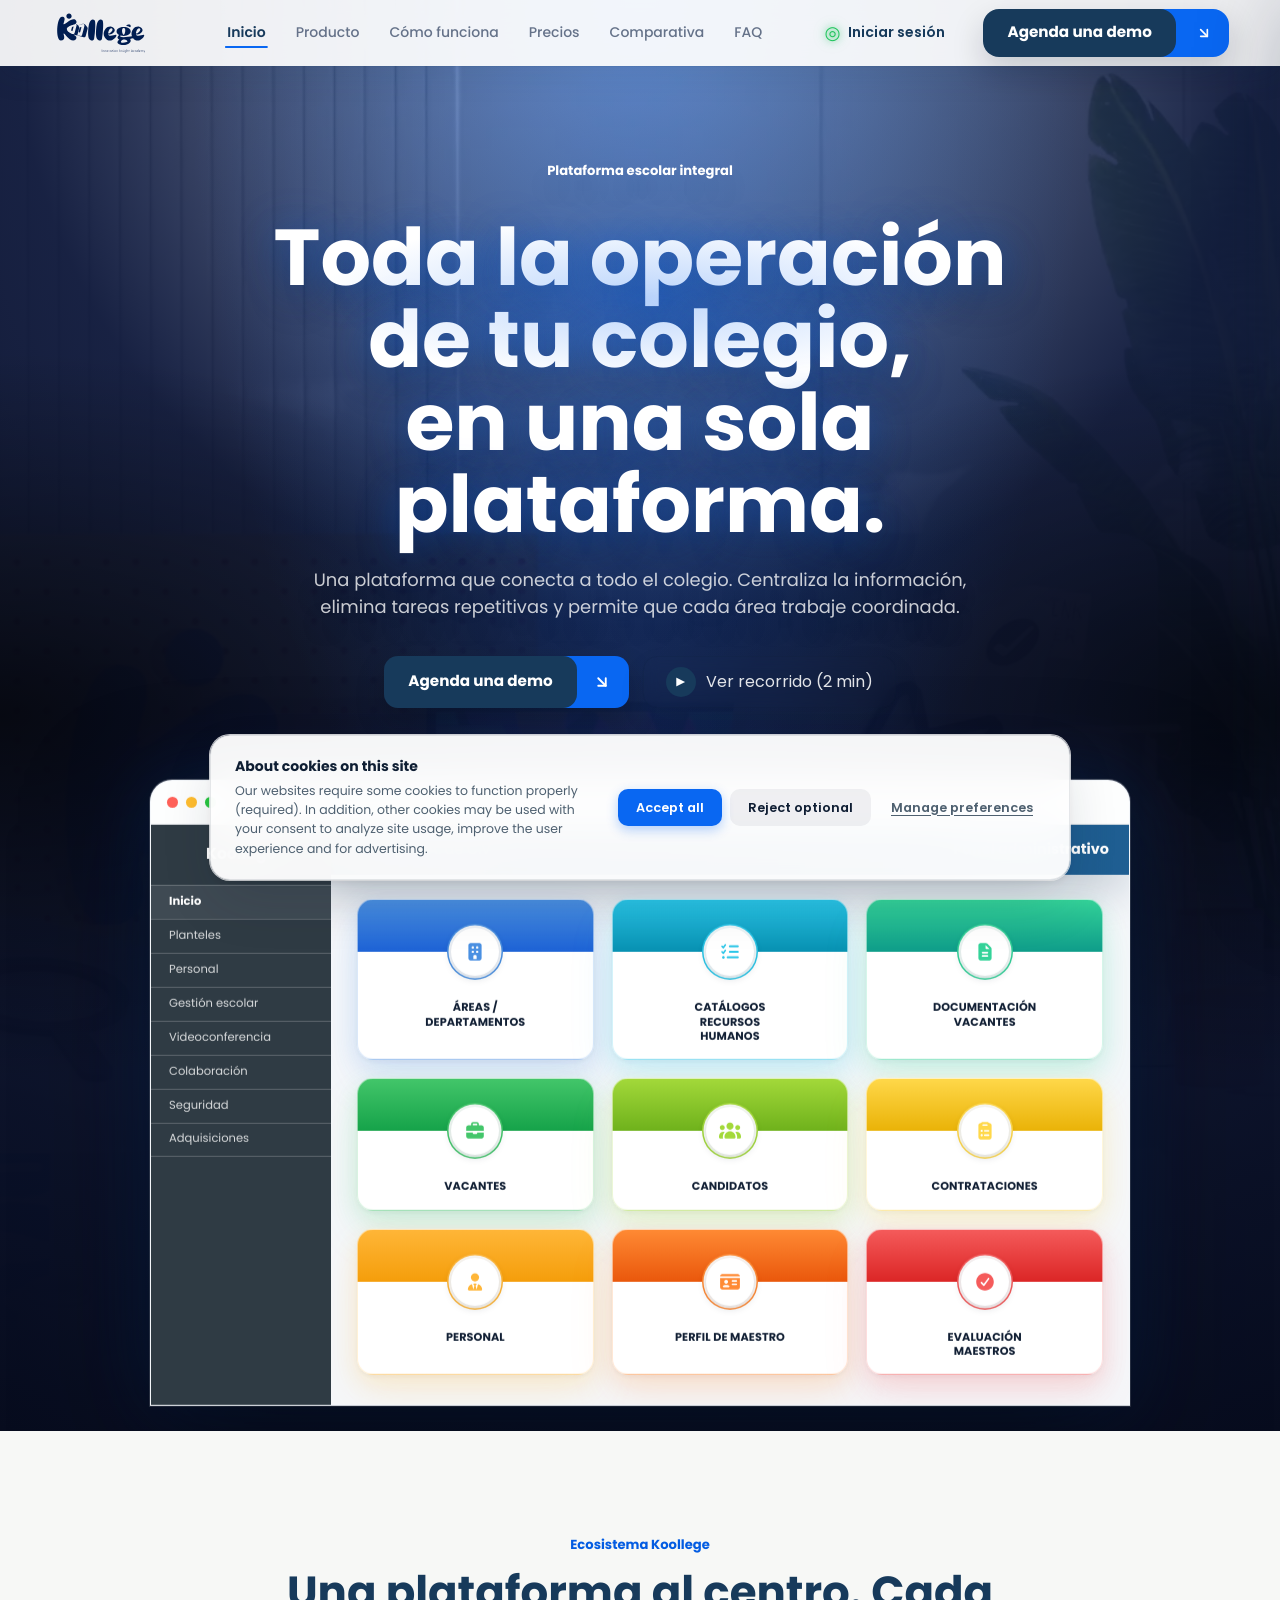
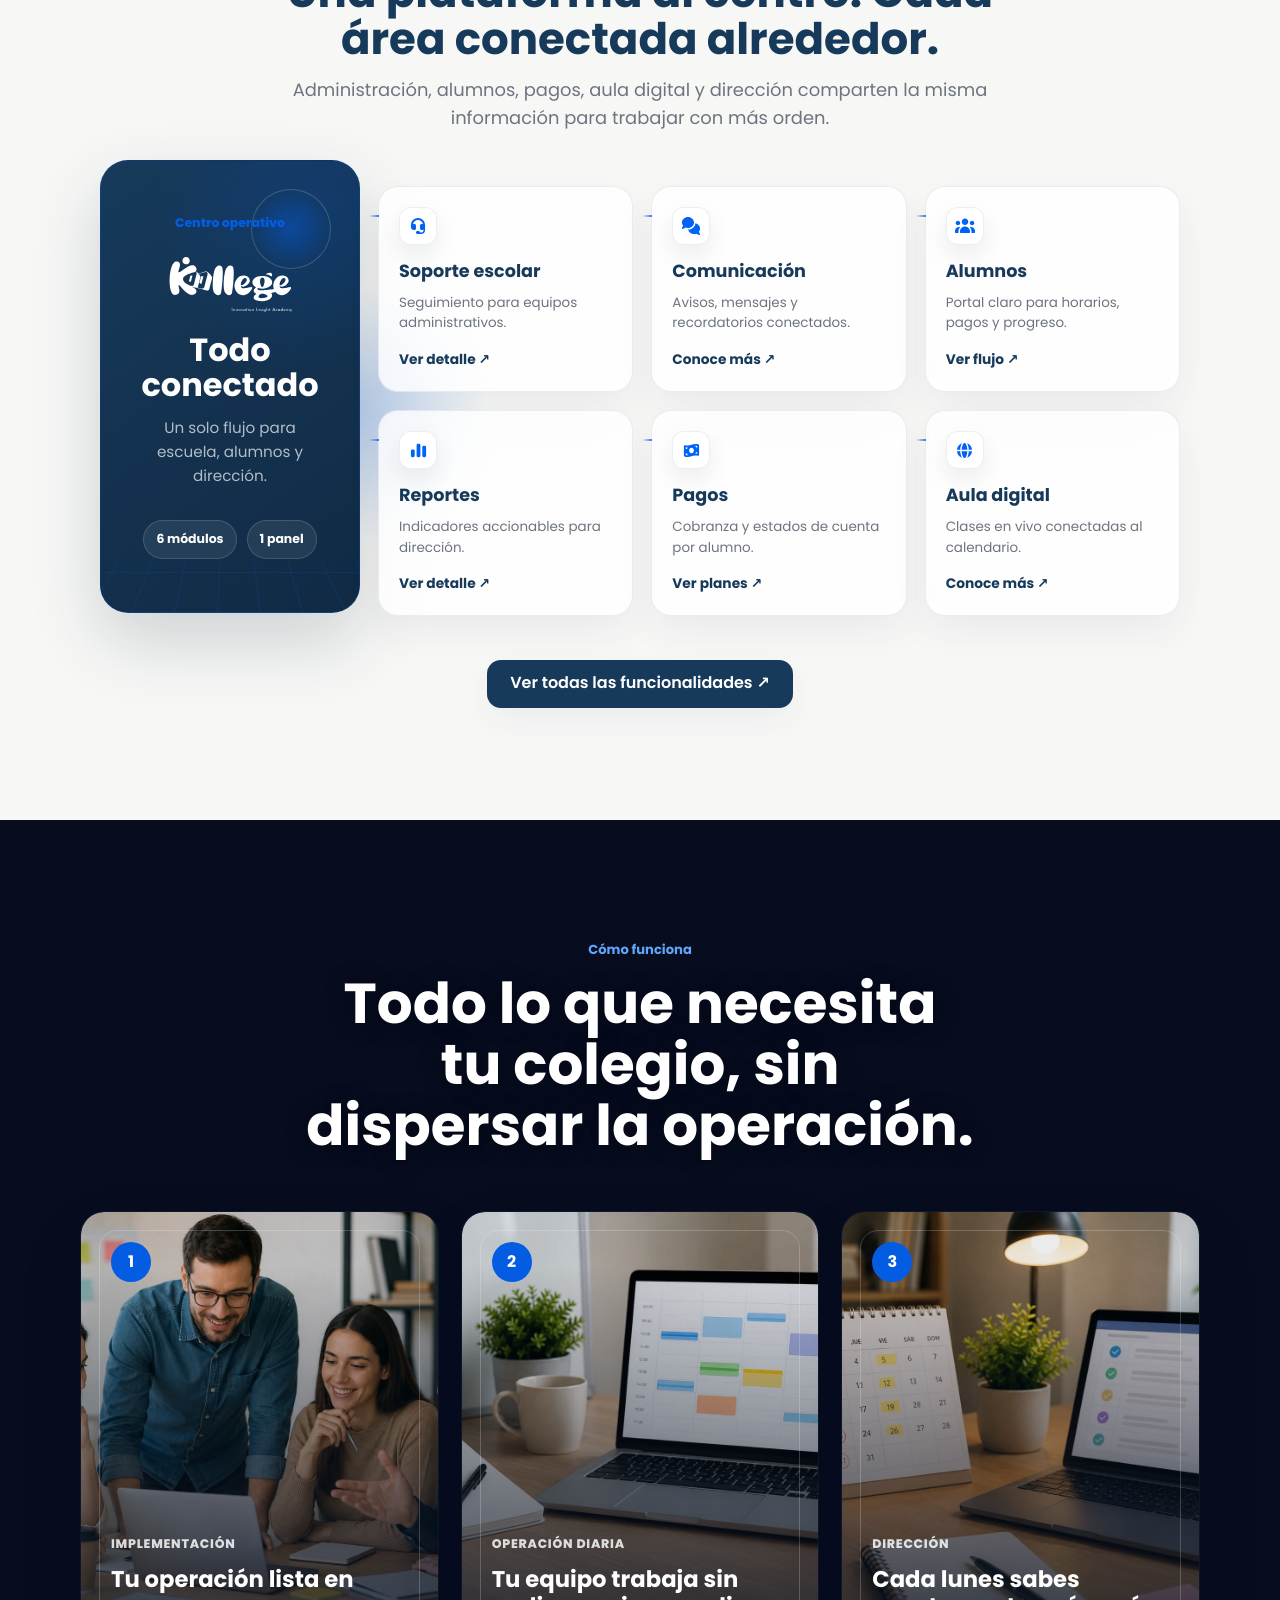
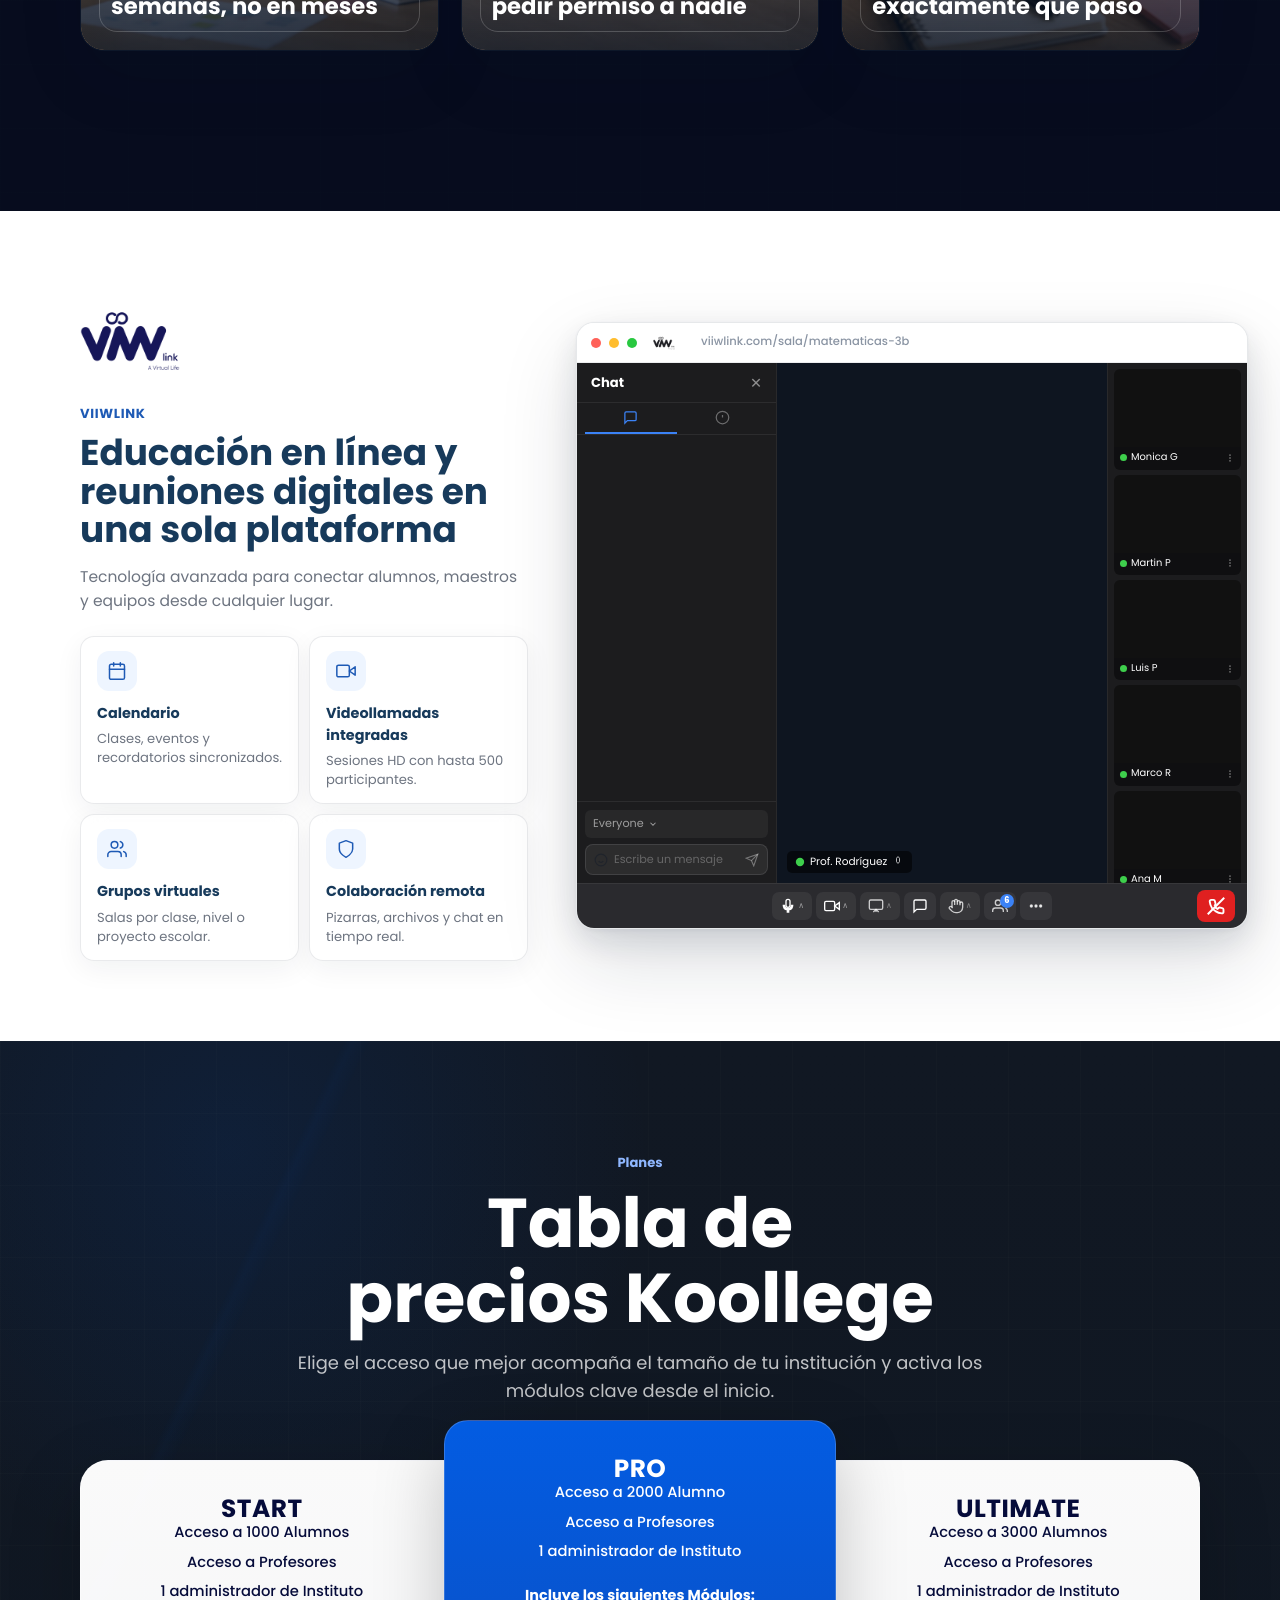
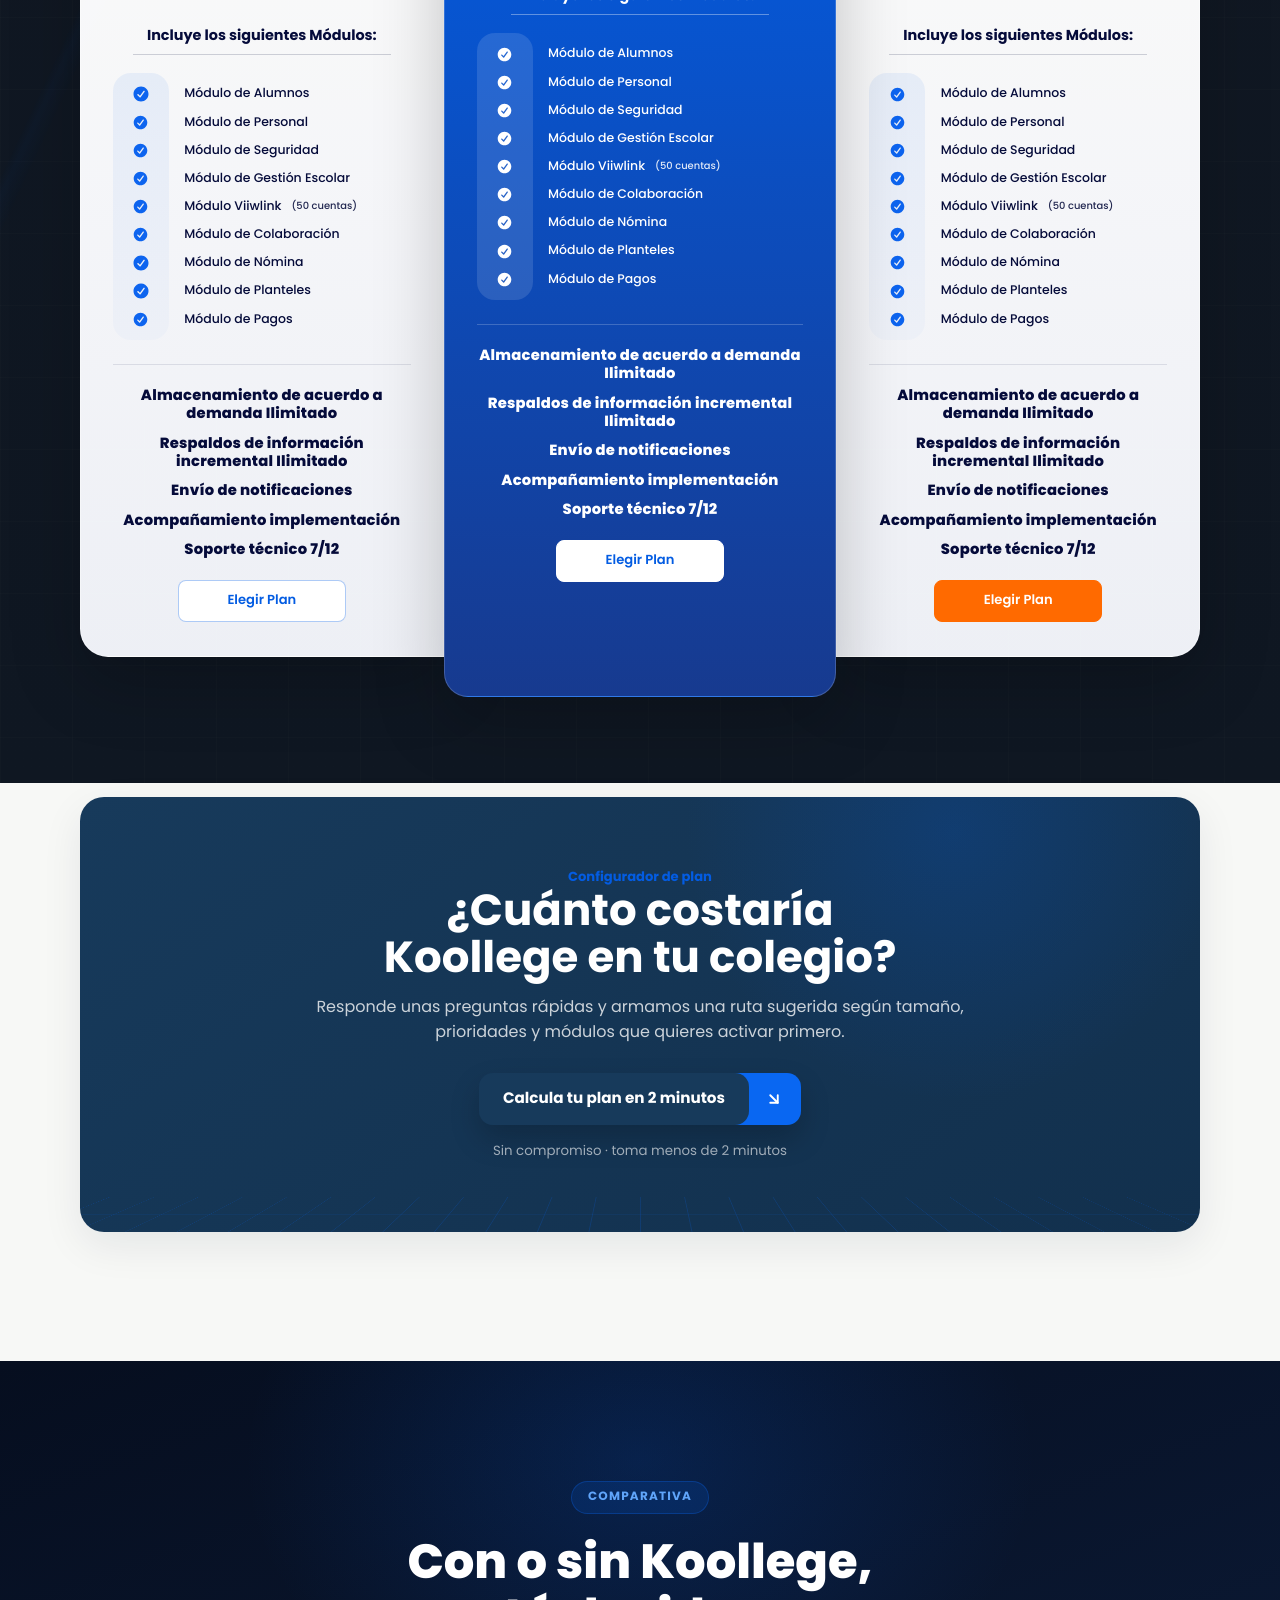
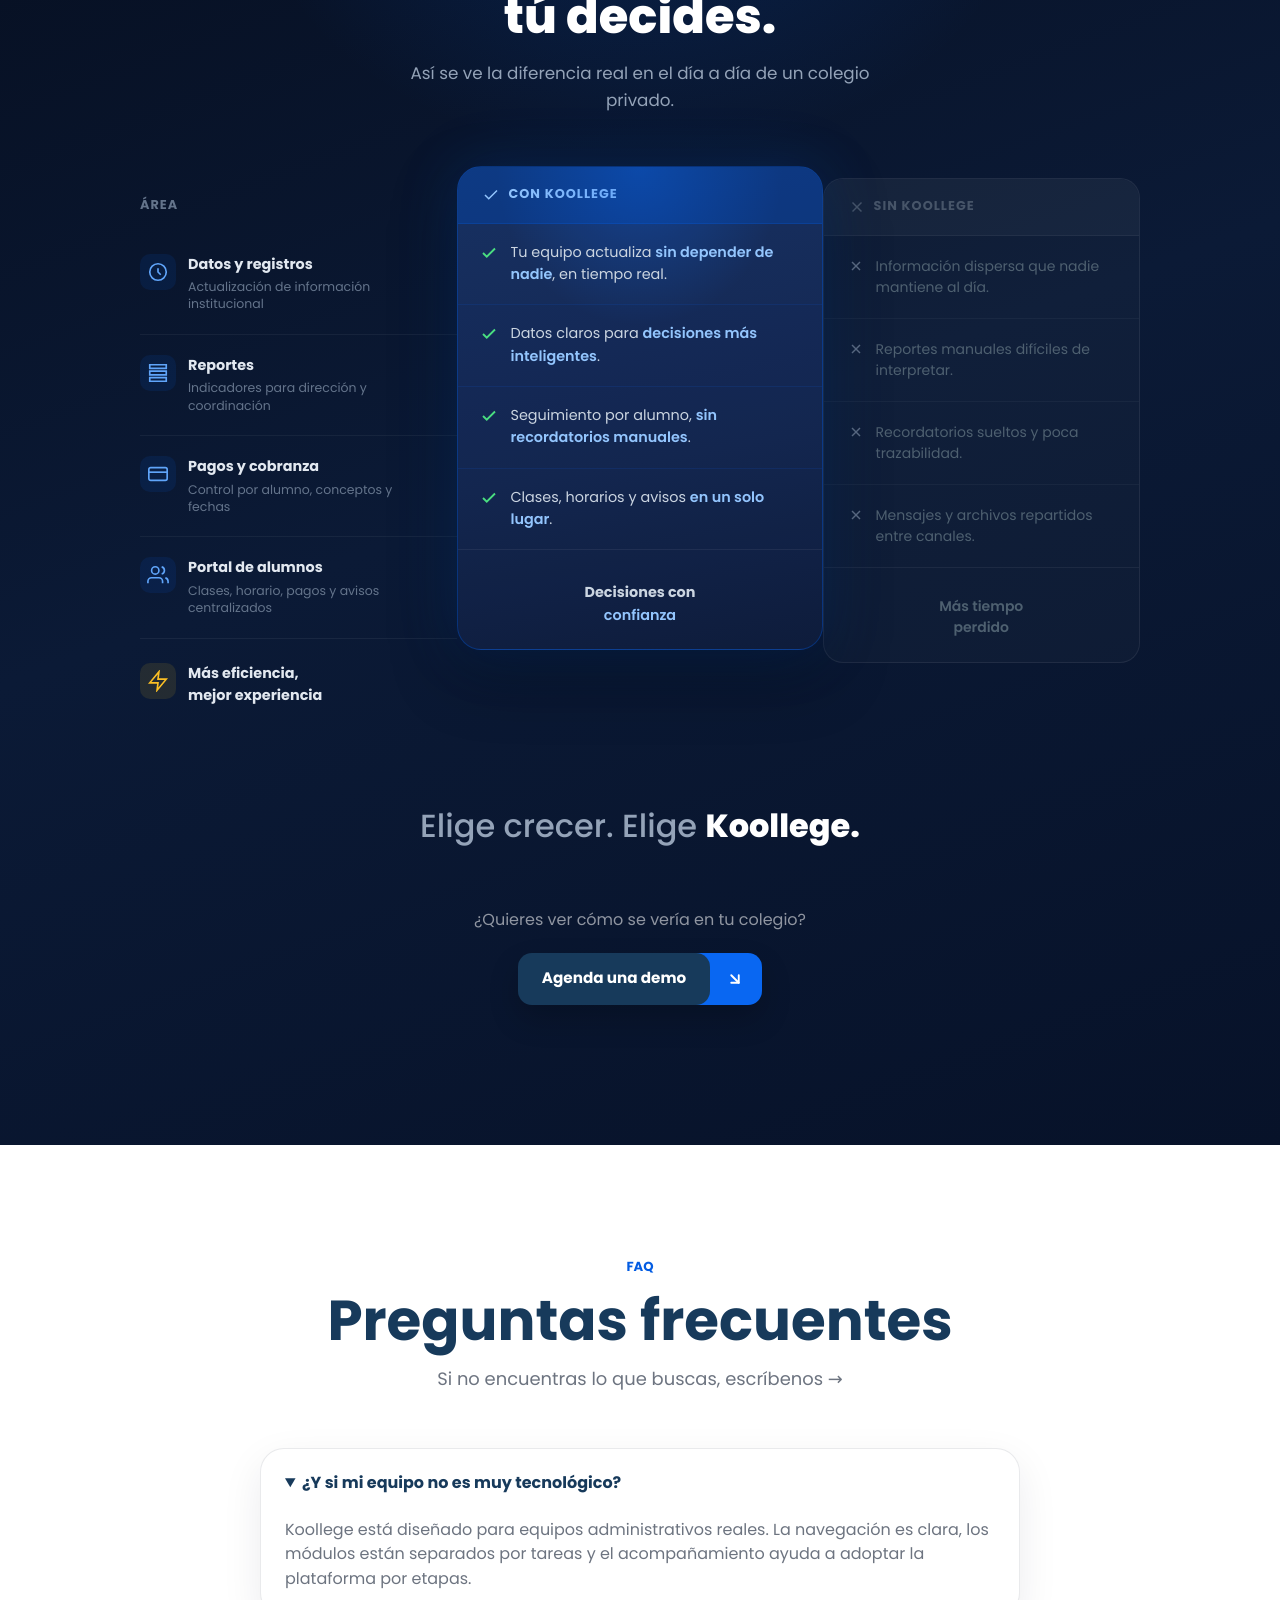
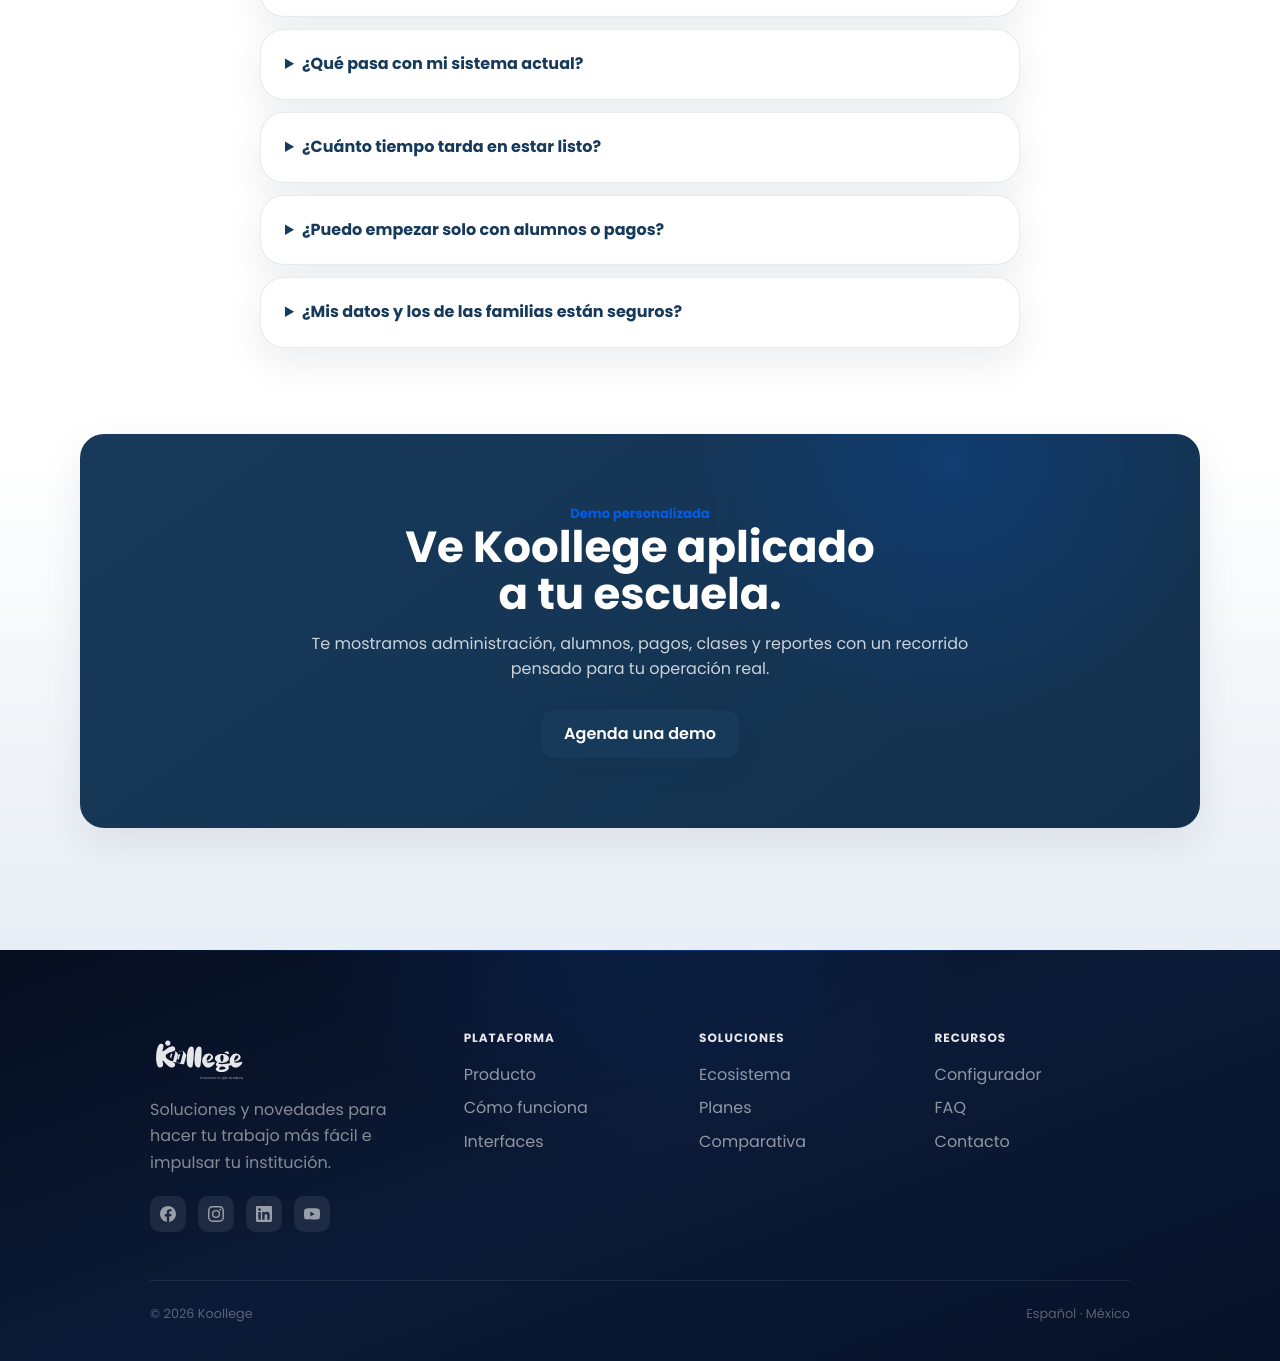
==== koollege-web-onepage-glass-header-cards/index.html @ fd703ad4 "Fix mobile icons: mask approach en CSS, elimina override conflictivo del style block" ====
<!doctype html>
<html lang="es">
<head>
  <meta charset="utf-8">
  <meta name="viewport" content="width=device-width, initial-scale=1">
  <title>Koollege | Plataforma inteligente para gestionar escuelas</title>
  <meta name="description" content="Koollege centraliza administración escolar, alumnos, pagos, videoconferencias y reportes en una plataforma moderna para instituciones educativas.">
  <link rel="preconnect" href="https://fonts.googleapis.com">
  <link rel="preconnect" href="https://fonts.gstatic.com" crossorigin>
  <link href="https://fonts.googleapis.com/css2?family=Poppins:wght@400;500;600;700;800;900&display=swap" rel="stylesheet">
  <link rel="preload" as="image" href="assets/img/bg-koo.webp" fetchpriority="high">
  <link rel="stylesheet" href="assets/css/styles.css?v=20260625-icons">
  <style>
    @media (max-width: 640px) {
      .sk-admin-console .sk-admin-module-grid { grid-template-columns: 1fr !important; gap: 10px !important; }
      .sk-admin-console .sk-admin-module-grid article { display: flex !important; flex-direction: row !important; align-items: stretch !important; padding: 0 !important; min-height: 72px !important; max-height: none !important; background: #fff !important; border-radius: 16px !important; overflow: hidden !important; box-shadow: 0 2px 8px rgba(17,31,52,.08) !important; }
      .sk-admin-console .sk-admin-module-grid i { flex: 0 0 72px !important; width: 72px !important; height: auto !important; min-height: 72px !important; margin: 0 !important; border-radius: 0 !important; border: none !important; box-shadow: none !important; background: linear-gradient(160deg, var(--ms) 0%, var(--me) 100%) !important; display: grid !important; place-items: center !important; }
.sk-admin-console .sk-admin-module-grid strong { flex: 1 !important; display: flex !important; align-items: center !important; max-width: none !important; padding: 0 16px !important; font-size: .82rem !important; font-weight: 700 !important; text-align: left !important; text-transform: uppercase !important; color: #111f34 !important; line-height: 1.25 !important; }
      /* CTA button: reduce bloque azul de la flecha */
      .cta-icon { width: 36px !important; flex-shrink: 0 !important; }
      .cta-icon svg { width: 14px !important; height: 14px !important; }
    }
  </style>
  <script>
    // WebP detection — agrega .no-webp al <html> si el navegador no soporta WebP
    (function(){var i=new Image();i.onload=i.onerror=function(){if(i.height!==1)document.documentElement.classList.add('no-webp');};i.src='[data-uri]';})();
  </script>
</head>
<body>
  <div class="scroll-progress" aria-hidden="true"></div>
  <header class="site-header">
    <nav class="nav" aria-label="Navegación principal">
      <a class="brand" href="#inicio" aria-label="Koollege"><img src="./assets/img/logo.svg" alt="Koollege"></a>
      <button class="hamburger" type="button" aria-label="Abrir menú" aria-expanded="false" data-menu-button><span></span><span></span><span></span></button>
      <div class="nav-links">
        <div class="nav-center">
          <a class="active" href="#inicio">Inicio</a>
          <a href="#producto">Producto</a>
          <a href="#como-funciona">Cómo funciona</a>
          <a href="#planes">Precios</a>
          <a href="#comparativa">Comparativa</a>
          <a href="#faq">FAQ</a>
        </div>
        <div class="nav-right">
          <div class="nav-login-wrap" id="login-wrap">
            <button class="nav-login" id="login-btn" type="button"
                    aria-haspopup="dialog" aria-expanded="false">
              <span class="login-icon" aria-hidden="true">◎</span> Iniciar sesión
            </button>
            <!-- Desktop popup -->
            <div class="lp-popup" id="lp-popup" role="dialog" aria-label="Iniciar sesión" aria-modal="true" hidden>
              <p class="lp-popup__title">Iniciar sesión</p>
              <p class="lp-popup__sub">Selecciona el portal al que deseas acceder.</p>
              <div class="lp-list">
                <a class="lp-item" href="https://koollege.com/Koollege/" target="_blank" rel="noopener noreferrer">
                  <span class="lp-item__icon" aria-hidden="true">
                    <svg viewBox="0 0 24 24" fill="none" stroke="currentColor" stroke-width="1.7" stroke-linecap="round" stroke-linejoin="round"><path d="M17 21v-2a4 4 0 0 0-4-4H5a4 4 0 0 0-4 4v2"/><circle cx="9" cy="7" r="4"/><path d="M23 21v-2a4 4 0 0 0-3-3.87"/><path d="M16 3.13a4 4 0 0 1 0 7.75"/></svg>
                  </span>
                  <span class="lp-item__body">
                    <strong>Portal de alumnos</strong>
                    <small>Acceso para estudiantes</small>
                  </span>
                  <svg class="lp-item__arrow" viewBox="0 0 24 24" fill="none" stroke="currentColor" stroke-width="2" stroke-linecap="round" stroke-linejoin="round" aria-hidden="true"><path d="M9 18l6-6-6-6"/></svg>
                </a>
                <a class="lp-item" href="https://koollege.com/ords/koollege/r/koollege/login" target="_blank" rel="noopener noreferrer">
                  <span class="lp-item__icon" aria-hidden="true">
                    <svg viewBox="0 0 24 24" fill="none" stroke="currentColor" stroke-width="1.7" stroke-linecap="round" stroke-linejoin="round"><rect x="2" y="7" width="20" height="14" rx="2"/><path d="M16 7V5a2 2 0 0 0-2-2h-4a2 2 0 0 0-2 2v2"/><line x1="12" y1="12" x2="12" y2="16"/><line x1="10" y1="14" x2="14" y2="14"/></svg>
                  </span>
                  <span class="lp-item__body">
                    <strong>Portal administrativo</strong>
                    <small>Acceso para personal y administradores</small>
                  </span>
                  <svg class="lp-item__arrow" viewBox="0 0 24 24" fill="none" stroke="currentColor" stroke-width="2" stroke-linecap="round" stroke-linejoin="round" aria-hidden="true"><path d="M9 18l6-6-6-6"/></svg>
                </a>
              </div>
            </div>
          </div>
          <a class="cta-button cta-nav" href="#demo" data-demo-open><span class="cta-bg" aria-hidden="true"></span><span class="cta-label">Agenda una demo</span><span class="cta-icon"><svg xmlns="http://www.w3.org/2000/svg" width="16" height="16" viewBox="0 0 24 24" fill="none" stroke="currentColor" stroke-width="2.5" stroke-linecap="round" stroke-linejoin="round" aria-hidden="true"><line x1="7" y1="7" x2="17" y2="17"/><polyline points="17 7 17 17 7 17"/></svg></span></a>
        </div>
      </div>
    </nav>
  </header>

  <main class="sk-home">
    <section class="sk-hero" id="inicio">
      <div class="section-inner sk-hero-inner">
        <p class="sk-pill">Plataforma escolar integral</p>
        <h1>Toda la operación de tu colegio, en una sola plataforma.</h1>
        <p class="sk-hero-lead">Una plataforma que conecta a todo el colegio.
Centraliza la información, elimina tareas repetitivas y permite que cada área trabaje coordinada.</p>
        <div class="sk-hero-actions">
          <a class="cta-button" href="#demo" data-demo-open><span class="cta-bg" aria-hidden="true"></span><span class="cta-label">Agenda una demo</span><span class="cta-icon"><svg xmlns="http://www.w3.org/2000/svg" width="18" height="18" viewBox="0 0 24 24" fill="none" stroke="currentColor" stroke-width="2.5" stroke-linecap="round" stroke-linejoin="round" aria-hidden="true"><line x1="7" y1="7" x2="17" y2="17"/><polyline points="17 7 17 17 7 17"/></svg></span></a>
          <button class="sk-video-button" type="button" id="video-tour-btn" aria-haspopup="dialog"><b>▶</b> Ver recorrido (2 min)</button>
        </div>
        <div class="sk-product-frame reveal" aria-label="Vista de la plataforma Koollege">
          <div class="sk-browser-bar">
            <span></span><span></span><span></span>
            <strong>app.koollege.com/dashboard</strong>
          </div>
          <div class="sk-product-grid sk-admin-mock">
            <aside class="sk-admin-sidebar">
              <b>Koollege</b>
              <span class="active">Inicio</span>
              <span>Planteles</span>
              <span>Personal</span>
              <span>Gestión escolar</span>
              <span>Videoconferencia</span>
              <span>Colaboración</span>
              <span>Seguridad</span>
              <span>Adquisiciones</span>
            </aside>
            <div class="sk-admin-console">
              <div class="sk-admin-topbar">
                <span>Koollege S.A. de C.V</span>
                <strong>Panel administrativo</strong>
              </div>
              <div class="sk-admin-module-grid">
                <article style="--ms:#4A90E2;--me:#1E63D6"><i class="module-icon"><span class="fa-icon fa-building" aria-hidden="true"></span></i><strong>Áreas / departamentos</strong></article>
                <article style="--ms:#29C6E8;--me:#0891B2"><i class="module-icon"><span class="fa-icon fa-list-check" aria-hidden="true"></span></i><strong>Catálogos recursos humanos</strong></article>
                <article style="--ms:#34D399;--me:#0F9D8A"><i class="module-icon"><span class="fa-icon fa-file-lines" aria-hidden="true"></span></i><strong>Documentación vacantes</strong></article>
                <article style="--ms:#43C66A;--me:#16A34A"><i class="module-icon"><span class="fa-icon fa-briefcase" aria-hidden="true"></span></i><strong>Vacantes</strong></article>
                <article style="--ms:#A3D93A;--me:#6FB21C"><i class="module-icon"><span class="fa-icon fa-users" aria-hidden="true"></span></i><strong>Candidatos</strong></article>
                <article style="--ms:#FFD84A;--me:#EAB308"><i class="module-icon"><span class="fa-icon fa-clipboard-list" aria-hidden="true"></span></i><strong>Contrataciones</strong></article>
                <article style="--ms:#FFB638;--me:#F59E0B"><i class="module-icon"><span class="fa-icon fa-user-tie" aria-hidden="true"></span></i><strong>Personal</strong></article>
                <article style="--ms:#FF8A34;--me:#EA580C"><i class="module-icon"><span class="fa-icon fa-id-card" aria-hidden="true"></span></i><strong>Perfil de maestro</strong></article>
                <article style="--ms:#F55B5B;--me:#DC2626"><i class="module-icon"><span class="fa-icon fa-circle-check" aria-hidden="true"></span></i><strong>Evaluación maestros</strong></article>
              </div>
            </div>
          </div>
        </div>
      </div>
    </section>

    <section class="sk-orbit-section" id="producto">
      <div class="section-inner sk-orbit-head reveal">
        <span>Ecosistema Koollege</span>
        <h2>Una plataforma al centro. Cada área conectada alrededor.</h2>
        <p>Administración, alumnos, pagos, aula digital y dirección comparten la misma información para trabajar con más orden.</p>
      </div>
      <div class="section-inner sk-orbit">
        <div class="sk-orbit-center">
          <span>Centro operativo</span>
          <img src="assets/img/logo.svg" alt="Koollege">
          <strong>Todo conectado</strong>
          <small>Un solo flujo para escuela, alumnos y dirección.</small>
          <div class="hub-metrics"><em>6 módulos</em><em>1 panel</em></div>
        </div>
        <article class="orb orb-1"><b class="orb-icon"><span class="fa-icon fa-headset" aria-hidden="true"></span></b><h3>Soporte escolar</h3><p>Seguimiento para equipos administrativos.</p><a href="#demo" data-demo-open>Ver detalle ↗</a></article>
        <article class="orb orb-2"><b class="orb-icon"><span class="fa-icon fa-comments" aria-hidden="true"></span></b><h3>Comunicación</h3><p>Avisos, mensajes y recordatorios conectados.</p><a href="#comparativa">Conoce más ↗</a></article>
        <article class="orb orb-3"><b class="orb-icon"><span class="fa-icon fa-users" aria-hidden="true"></span></b><h3>Alumnos</h3><p>Portal claro para horarios, pagos y progreso.</p><a href="#como-funciona">Ver flujo ↗</a></article>
        <article class="orb orb-4"><b class="orb-icon"><span class="fa-icon fa-chart-simple" aria-hidden="true"></span></b><h3>Reportes</h3><p>Indicadores accionables para dirección.</p><a href="#comparativa">Ver detalle ↗</a></article>
        <article class="orb orb-5"><b class="orb-icon"><span class="fa-icon fa-money-bill-wave" aria-hidden="true"></span></b><h3>Pagos</h3><p>Cobranza y estados de cuenta por alumno.</p><a href="#planes">Ver planes ↗</a></article>
        <article class="orb orb-6"><b class="orb-icon"><span class="fa-icon fa-globe" aria-hidden="true"></span></b><h3>Aula digital</h3><p>Clases en vivo conectadas al calendario.</p><a href="#como-funciona">Conoce más ↗</a></article>
      </div>
      <div class="sk-center-action reveal"><a class="button" href="#como-funciona">Ver todas las funcionalidades ↗</a></div>
    </section>

    <section class="sk-section" id="como-funciona">
      <div class="section-inner">
        <div class="sk-section-head reveal">
          <span>Cómo funciona</span>
          <h2>Todo lo que necesita tu colegio, sin dispersar la operación.</h2>
        </div>
        <div class="sk-steps">
          <article class="reveal sk-step-card" style="--step-image:url('assets/img/steps/step-1.webp')">
              <div class="step-card-inner">
                <div class="step-face step-front">
                  <picture>
                    <source srcset="assets/img/steps/step-1.webp" type="image/webp">
                    <img src="assets/img/steps/step-1.png" alt="Equipo escolar iniciando la implementación de Koollege" loading="lazy">
                  </picture>
                  <b>1</b><span>Implementación</span><h3>Tu operación lista en semanas, no en meses</h3>
                </div>
              <div class="step-face step-back">
                <b>1</b><h3>Arranque ordenado</h3><p>Configuramos estructura académica, alumnos, pagos y reportes para que el equipo empiece con orden desde el primer día.</p><ul><li>Administración escolar completa</li><li>Portal para alumnos</li><li>Entrega por etapas</li></ul>
              </div>
            </div>
          </article>
          <article class="reveal sk-step-card" style="--step-image:url('assets/img/steps/step-2.webp')">
              <div class="step-card-inner">
                <div class="step-face step-front">
                  <picture>
                    <source srcset="assets/img/steps/step-2.webp" type="image/webp">
                    <img src="assets/img/steps/step-2.png" alt="Calendario escolar digital organizado en la plataforma" loading="lazy">
                  </picture>
                  <b>2</b><span>Operación diaria</span><h3>Tu equipo trabaja sin pedir permiso a nadie</h3>
                </div>
              <div class="step-face step-back">
                <b>2</b><h3>Cambios sin fricción</h3><p>Actualiza datos, avisos, clases, pagos y comunicación sin depender de hojas externas o soporte técnico para cada cambio.</p><ul><li>Cambios publicados en minutos</li><li>Roles por área</li><li>Información centralizada</li></ul>
              </div>
            </div>
          </article>
          <article class="reveal sk-step-card" style="--step-image:url('assets/img/steps/step-3.webp')">
              <div class="step-card-inner">
                <div class="step-face step-front">
                  <picture>
                    <source srcset="assets/img/steps/step-3.webp" type="image/webp">
                    <img src="assets/img/steps/step-3.png" alt="Planificación escolar con calendario y tareas organizadas" loading="lazy">
                  </picture>
                  <b>3</b><span>Dirección</span><h3>Cada lunes sabes exactamente qué pasó</h3>
                </div>
              <div class="step-face step-back">
                <b>3</b><h3>Datos para tomar acción</h3><p>Cuántos alumnos avanzaron, quién tiene adeudos, qué grupos requieren seguimiento y dónde tomar acción.</p><ul><li>Reporte semanal automático</li><li>Datos por campus y grupo</li><li>Decisiones concretas</li></ul>
              </div>
            </div>
          </article>
        </div>
      </div>
    </section>

    <section class="sk-viiwlink-section" id="interfaces">
      <div class="section-inner sk-viiwlink-inner">
        <div class="sk-viiwlink-copy reveal">
          <img src="assets/img/viiw_azul_512x512.png" alt="ViiwLink" class="sk-viiwlink-logo-img">
          <span class="sk-viiwlink-eyebrow">ViiwLink</span>
          <h2>Educación en línea y reuniones digitales en una sola plataforma</h2>
          <p>Tecnología avanzada para conectar alumnos, maestros y equipos desde cualquier lugar.</p>
          <div class="sk-viiwlink-features">
            <div class="sk-vf-card">
              <span class="sk-vf-icon" aria-hidden="true">
                <svg xmlns="http://www.w3.org/2000/svg" viewBox="0 0 24 24" fill="none" stroke="currentColor" stroke-width="1.8" stroke-linecap="round" stroke-linejoin="round"><rect x="3" y="4" width="18" height="18" rx="2"/><line x1="16" y1="2" x2="16" y2="6"/><line x1="8" y1="2" x2="8" y2="6"/><line x1="3" y1="10" x2="21" y2="10"/></svg>
              </span>
              <strong>Calendario</strong>
              <p>Clases, eventos y recordatorios sincronizados.</p>
            </div>
            <div class="sk-vf-card">
              <span class="sk-vf-icon" aria-hidden="true">
                <svg xmlns="http://www.w3.org/2000/svg" viewBox="0 0 24 24" fill="none" stroke="currentColor" stroke-width="1.8" stroke-linecap="round" stroke-linejoin="round"><polygon points="23 7 16 12 23 17 23 7"/><rect x="1" y="5" width="15" height="14" rx="2"/></svg>
              </span>
              <strong>Videollamadas integradas</strong>
              <p>Sesiones HD con hasta 500 participantes.</p>
            </div>
            <div class="sk-vf-card">
              <span class="sk-vf-icon" aria-hidden="true">
                <svg xmlns="http://www.w3.org/2000/svg" viewBox="0 0 24 24" fill="none" stroke="currentColor" stroke-width="1.8" stroke-linecap="round" stroke-linejoin="round"><path d="M17 21v-2a4 4 0 0 0-4-4H5a4 4 0 0 0-4 4v2"/><circle cx="9" cy="7" r="4"/><path d="M23 21v-2a4 4 0 0 0-3-3.87"/><path d="M16 3.13a4 4 0 0 1 0 7.75"/></svg>
              </span>
              <strong>Grupos virtuales</strong>
              <p>Salas por clase, nivel o proyecto escolar.</p>
            </div>
            <div class="sk-vf-card">
              <span class="sk-vf-icon" aria-hidden="true">
                <svg xmlns="http://www.w3.org/2000/svg" viewBox="0 0 24 24" fill="none" stroke="currentColor" stroke-width="1.8" stroke-linecap="round" stroke-linejoin="round"><path d="M12 22s8-4 8-10V5l-8-3-8 3v7c0 6 8 10 8 10z"/></svg>
              </span>
              <strong>Colaboración remota</strong>
              <p>Pizarras, archivos y chat en tiempo real.</p>
            </div>
          </div>
        </div>
        <div class="sk-viiwlink-mockup reveal">
          <div class="sk-viiwlink-window">

            <!-- Browser chrome -->
            <div class="sk-viiwlink-topbar">
              <span></span><span></span><span></span>
              <img src="assets/img/viiw_azul_512x512.png" alt="ViiwLink" class="sk-vl-topbar-logo">
              <strong>viiwlink.com/sala/matematicas-3b</strong>
            </div>

            <!-- Main 3-column layout -->
            <div class="sk-viiwlink-content">

              <!-- Columna izquierda: Chat (igual que referencia) -->
              <div class="sk-vl-sidebar">
                <div class="sk-vl-chat-header">
                  <strong>Chat</strong>
                  <button aria-label="Cerrar" style="background:none;border:none;color:rgba(255,255,255,.5);cursor:pointer;font-size:.9rem;line-height:1;padding:0">✕</button>
                </div>
                <div class="sk-vl-chat-tabs">
                  <div class="sk-vl-chat-tab active">
                    <svg viewBox="0 0 24 24" fill="none" stroke="currentColor" stroke-width="2" width="15" height="15"><path d="M21 15a2 2 0 0 1-2 2H7l-4 4V5a2 2 0 0 1 2-2h14a2 2 0 0 1 2 2z"/></svg>
                  </div>
                  <div class="sk-vl-chat-tab">
                    <svg viewBox="0 0 24 24" fill="none" stroke="currentColor" stroke-width="2" width="15" height="15"><circle cx="12" cy="12" r="10"/><line x1="12" y1="8" x2="12" y2="12"/><line x1="12" y1="16" x2="12.01" y2="16"/></svg>
                  </div>
                </div>
                <div class="sk-vl-chat-body"></div>
                <div class="sk-vl-chat-footer">
                  <div class="sk-vl-everyone-bar">
                    <span>Everyone</span>
                    <svg viewBox="0 0 24 24" fill="none" stroke="currentColor" stroke-width="2.5" width="10" height="10"><polyline points="6 9 12 15 18 9"/></svg>
                  </div>
                  <div class="sk-vl-chat-input-row">
                    <svg viewBox="0 0 24 24" fill="none" stroke="currentColor" stroke-width="2" width="14" height="14" style="opacity:.4;flex-shrink:0"><circle cx="12" cy="12" r="10"/><path d="M8 14s1.5 2 4 2 4-2 4-2"/><line x1="9" y1="9" x2="9.01" y2="9"/><line x1="15" y1="9" x2="15.01" y2="9"/></svg>
                    <span class="sk-vl-placeholder">Escribe un mensaje</span>
                    <button class="sk-vl-send-btn" aria-label="Enviar">
                      <svg viewBox="0 0 24 24" fill="none" stroke="currentColor" stroke-width="2" width="14" height="14"><line x1="22" y1="2" x2="11" y2="13"/><polygon points="22 2 15 22 11 13 2 9 22 2"/></svg>
                    </button>
                  </div>
                </div>
              </div>

              <!-- Columna central: Video principal del maestro -->
              <div class="sk-vl-main">
                <div class="sk-vl-main-video">
                  <div class="sk-vl-presenter-tile">
                    <video class="sk-vl-presenter-video" data-src="assets/video/07.mp4" preload="none" muted loop playsinline></video>
                    <div class="sk-vl-presenter-label">
                      <svg viewBox="0 0 24 24" fill="#3ecf4c" width="10" height="10"><circle cx="12" cy="12" r="10"/></svg>
                      <span>Prof. Rodríguez</span>
                      <svg viewBox="0 0 24 24" fill="none" stroke="rgba(255,255,255,.7)" stroke-width="2" width="12" height="12"><path d="M12 14c1.66 0 3-1.34 3-3V5c0-1.66-1.34-3-3-3S9 3.34 9 5v6c0 1.66 1.34 3 3 3z"/></svg>
                    </div>
                  </div>
                </div>
              </div>

              <!-- Columna derecha: Participantes con tiles de video -->
              <div class="sk-vl-participants-panel">
                <!-- Tile: Monica G -->
                <div class="sk-vl-vtile">
                  <div class="sk-vl-vtile-video">
                    <video data-src="assets/video/01.mp4" preload="none" muted loop playsinline></video>
                  </div>
                  <div class="sk-vl-vtile-bar">
                    <span class="sk-vl-vtile-status"></span>
                    <span class="sk-vl-vtile-name">Monica G</span>
                    <svg viewBox="0 0 24 24" fill="none" stroke="rgba(255,255,255,.5)" stroke-width="2" width="10" height="10"><circle cx="12" cy="5" r="1"/><circle cx="12" cy="12" r="1"/><circle cx="12" cy="19" r="1"/></svg>
                  </div>
                </div>
                <!-- Tile: Martin P -->
                <div class="sk-vl-vtile">
                  <div class="sk-vl-vtile-video">
                    <video data-src="assets/video/04.mp4" preload="none" muted loop playsinline></video>
                  </div>
                  <div class="sk-vl-vtile-bar">
                    <span class="sk-vl-vtile-status"></span>
                    <span class="sk-vl-vtile-name">Martin P</span>
                    <svg viewBox="0 0 24 24" fill="none" stroke="rgba(255,255,255,.5)" stroke-width="2" width="10" height="10"><circle cx="12" cy="5" r="1"/><circle cx="12" cy="12" r="1"/><circle cx="12" cy="19" r="1"/></svg>
                  </div>
                </div>
                <!-- Tile: Luis P -->
                <div class="sk-vl-vtile">
                  <div class="sk-vl-vtile-video">
                    <video data-src="assets/video/03.mp4" preload="none" muted loop playsinline></video>
                  </div>
                  <div class="sk-vl-vtile-bar">
                    <span class="sk-vl-vtile-status"></span>
                    <span class="sk-vl-vtile-name">Luis P</span>
                    <svg viewBox="0 0 24 24" fill="none" stroke="rgba(255,255,255,.5)" stroke-width="2" width="10" height="10"><circle cx="12" cy="5" r="1"/><circle cx="12" cy="12" r="1"/><circle cx="12" cy="19" r="1"/></svg>
                  </div>
                </div>
                <!-- Tile: Marco R -->
                <div class="sk-vl-vtile">
                  <div class="sk-vl-vtile-video">
                    <video data-src="assets/video/05.mp4" preload="none" muted loop playsinline></video>
                  </div>
                  <div class="sk-vl-vtile-bar">
                    <span class="sk-vl-vtile-status"></span>
                    <span class="sk-vl-vtile-name">Marco R</span>
                    <svg viewBox="0 0 24 24" fill="none" stroke="rgba(255,255,255,.5)" stroke-width="2" width="10" height="10"><circle cx="12" cy="5" r="1"/><circle cx="12" cy="12" r="1"/><circle cx="12" cy="19" r="1"/></svg>
                  </div>
                </div>
                <!-- Tile: Ana M -->
                <div class="sk-vl-vtile">
                  <div class="sk-vl-vtile-video">
                    <video data-src="assets/video/06.mp4" preload="none" muted loop playsinline></video>
                  </div>
                  <div class="sk-vl-vtile-bar">
                    <span class="sk-vl-vtile-status"></span>
                    <span class="sk-vl-vtile-name">Ana M</span>
                    <svg viewBox="0 0 24 24" fill="none" stroke="rgba(255,255,255,.5)" stroke-width="2" width="10" height="10"><circle cx="12" cy="5" r="1"/><circle cx="12" cy="12" r="1"/><circle cx="12" cy="19" r="1"/></svg>
                  </div>
                </div>
              </div>

            </div>

            <!-- Barra inferior de controles (igual que referencia) -->
            <div class="sk-vl-controls-bar">
              <div class="sk-vl-ctrl-group">
                <button class="sk-vl-ctrl-btn sk-vl-ctrl-active" title="Micrófono">
                  <svg viewBox="0 0 24 24" fill="none" stroke="currentColor" stroke-width="2" width="16" height="16"><path d="M12 14c1.66 0 3-1.34 3-3V5c0-1.66-1.34-3-3-3S9 3.34 9 5v6c0 1.66 1.34 3 3 3z"/><path d="M17 11c0 2.76-2.24 5-5 5s-5-2.24-5-5H5c0 3.53 2.61 6.43 6 6.92V21h2v-3.08c3.39-.49 6-3.39 6-6.92h-2z"/></svg>
                  <span class="sk-vl-ctrl-caret">∧</span>
                </button>
                <button class="sk-vl-ctrl-btn sk-vl-ctrl-active" title="Cámara">
                  <svg viewBox="0 0 24 24" fill="none" stroke="currentColor" stroke-width="2" width="16" height="16"><polygon points="23 7 16 12 23 17 23 7"/><rect x="1" y="5" width="15" height="14" rx="2"/></svg>
                  <span class="sk-vl-ctrl-caret">∧</span>
                </button>
                <button class="sk-vl-ctrl-btn" title="Compartir pantalla">
                  <svg viewBox="0 0 24 24" fill="none" stroke="currentColor" stroke-width="2" width="16" height="16"><rect x="2" y="3" width="20" height="14" rx="2"/><polyline points="8 21 12 17 16 21"/><line x1="12" y1="17" x2="12" y2="21"/></svg>
                  <span class="sk-vl-ctrl-caret">∧</span>
                </button>
                <button class="sk-vl-ctrl-btn sk-vl-ctrl-active" title="Chat">
                  <svg viewBox="0 0 24 24" fill="none" stroke="currentColor" stroke-width="2" width="16" height="16"><path d="M21 15a2 2 0 0 1-2 2H7l-4 4V5a2 2 0 0 1 2-2h14a2 2 0 0 1 2 2z"/></svg>
                </button>
                <button class="sk-vl-ctrl-btn" title="Levantar mano">
                  <svg viewBox="0 0 24 24" fill="none" stroke="currentColor" stroke-width="2" width="16" height="16"><path d="M18 11V6a2 2 0 0 0-2-2v0a2 2 0 0 0-2 2v0"/><path d="M14 10V4a2 2 0 0 0-2-2v0a2 2 0 0 0-2 2v2"/><path d="M10 10.5V6a2 2 0 0 0-2-2v0a2 2 0 0 0-2 2v8"/><path d="M18 8a2 2 0 1 1 4 0v6a8 8 0 0 1-8 8h-2c-2.8 0-4.5-.86-5.99-2.34l-3.6-3.6a2 2 0 0 1 2.83-2.82L7 15"/></svg>
                  <span class="sk-vl-ctrl-caret">∧</span>
                </button>
                <button class="sk-vl-ctrl-btn sk-vl-ctrl-badge" title="Participantes" data-count="6">
                  <svg viewBox="0 0 24 24" fill="none" stroke="currentColor" stroke-width="2" width="16" height="16"><path d="M17 21v-2a4 4 0 0 0-4-4H5a4 4 0 0 0-4 4v2"/><circle cx="9" cy="7" r="4"/><path d="M23 21v-2a4 4 0 0 0-3-3.87"/><path d="M16 3.13a4 4 0 0 1 0 7.75"/></svg>
                </button>
                <button class="sk-vl-ctrl-btn" title="Más opciones">
                  <svg viewBox="0 0 24 24" fill="none" stroke="currentColor" stroke-width="2" width="16" height="16"><circle cx="5" cy="12" r="1.5" fill="currentColor"/><circle cx="12" cy="12" r="1.5" fill="currentColor"/><circle cx="19" cy="12" r="1.5" fill="currentColor"/></svg>
                </button>
              </div>
              <button class="sk-vl-ctrl-end" title="Terminar llamada">
                <svg viewBox="0 0 24 24" fill="none" stroke="currentColor" stroke-width="2.5" width="18" height="18"><path d="M10.68 13.31a16 16 0 0 0 3.41 2.6l1.27-1.27a2 2 0 0 1 2.11-.45 12.84 12.84 0 0 0 2.81.7 2 2 0 0 1 1.72 2v3a2 2 0 0 1-2.18 2 19.79 19.79 0 0 1-8.63-3.07C9.44 17.41 8 16.13 6.7 14.7A19.79 19.79 0 0 1 3.63 6.07 2 2 0 0 1 5.6 3.87h3a2 2 0 0 1 2 1.72 12.84 12.84 0 0 0 .7 2.81 2 2 0 0 1-.45 2.11L9.58 11.78"/><line x1="23" y1="1" x2="1" y2="23"/></svg>
              </button>
            </div>

          </div>
        </div>
      </div>
    </section>

    <section class="sk-section sk-pricing pricing-showcase" id="planes">
      <div class="section-inner">
        <div class="sk-section-head reveal">
          <span>Planes</span>
          <h2>Tabla de precios Koollege</h2>
          <p>Elige el acceso que mejor acompaña el tamaño de tu institución y activa los módulos clave desde el inicio.</p>
        </div>
        <div class="sk-price-grid">
          <article class="reveal pricing-card">
            <span class="pricing-name">Start</span>
            <div class="pricing-access"><span>Acceso a 1000 Alumnos</span><span>Acceso a Profesores</span><span>1 administrador de Instituto</span></div>
            <h3>Incluye los siguientes Módulos:</h3>
            <div class="pricing-modules-grid">
              <div class="check-column" aria-hidden="true">
                <span class="module-check"><span class="fa-icon fa-circle-check"></span></span>
                <span class="module-check"><span class="fa-icon fa-circle-check"></span></span>
                <span class="module-check"><span class="fa-icon fa-circle-check"></span></span>
                <span class="module-check"><span class="fa-icon fa-circle-check"></span></span>
                <span class="module-check"><span class="fa-icon fa-circle-check"></span></span>
                <span class="module-check"><span class="fa-icon fa-circle-check"></span></span>
                <span class="module-check"><span class="fa-icon fa-circle-check"></span></span>
                <span class="module-check"><span class="fa-icon fa-circle-check"></span></span>
                <span class="module-check"><span class="fa-icon fa-circle-check"></span></span>
              </div>
              <ul class="pricing-modules">
                <li>Módulo de Alumnos</li>
                <li>Módulo de Personal</li>
                <li>Módulo de Seguridad</li>
                <li>Módulo de Gestión Escolar</li>
                <li>Módulo Viiwlink <small>(50 cuentas)</small></li>
                <li>Módulo de Colaboración</li>
                <li>Módulo de Nómina</li>
                <li>Módulo de Planteles</li>
                <li>Módulo de Pagos</li>
              </ul>
            </div>
            <div class="pricing-benefits">
              <span>Almacenamiento de acuerdo a demanda Ilimitado</span>
              <span>Respaldos de información incremental Ilimitado</span>
              <span>Envío de notificaciones</span>
              <span>Acompañamiento implementación</span>
              <span>Soporte técnico 7/12</span>
            </div>
            <a href="#demo" data-demo-open>Elegir Plan</a>
          </article>
          <article class="reveal pricing-card pricing-featured">
            <span class="pricing-name">Pro</span>
            <div class="pricing-access"><span>Acceso a 2000 Alumno</span><span>Acceso a Profesores</span><span>1 administrador de Instituto</span></div>
            <h3>Incluye los siguientes Módulos:</h3>
            <div class="pricing-modules-grid">
              <div class="check-column" aria-hidden="true">
                <span class="module-check"><span class="fa-icon fa-circle-check"></span></span>
                <span class="module-check"><span class="fa-icon fa-circle-check"></span></span>
                <span class="module-check"><span class="fa-icon fa-circle-check"></span></span>
                <span class="module-check"><span class="fa-icon fa-circle-check"></span></span>
                <span class="module-check"><span class="fa-icon fa-circle-check"></span></span>
                <span class="module-check"><span class="fa-icon fa-circle-check"></span></span>
                <span class="module-check"><span class="fa-icon fa-circle-check"></span></span>
                <span class="module-check"><span class="fa-icon fa-circle-check"></span></span>
                <span class="module-check"><span class="fa-icon fa-circle-check"></span></span>
              </div>
              <ul class="pricing-modules">
                <li>Módulo de Alumnos</li>
                <li>Módulo de Personal</li>
                <li>Módulo de Seguridad</li>
                <li>Módulo de Gestión Escolar</li>
                <li>Módulo Viiwlink <small>(50 cuentas)</small></li>
                <li>Módulo de Colaboración</li>
                <li>Módulo de Nómina</li>
                <li>Módulo de Planteles</li>
                <li>Módulo de Pagos</li>
              </ul>
            </div>
            <div class="pricing-benefits">
              <span>Almacenamiento de acuerdo a demanda Ilimitado</span>
              <span>Respaldos de información incremental Ilimitado</span>
              <span>Envío de notificaciones</span>
              <span>Acompañamiento implementación</span>
              <span>Soporte técnico 7/12</span>
            </div>
            <a href="#demo" data-demo-open>Elegir Plan</a>
          </article>
          <article class="reveal pricing-card">
            <span class="pricing-name">Ultimate</span>
            <div class="pricing-access"><span>Acceso a 3000 Alumnos</span><span>Acceso a Profesores</span><span>1 administrador de Instituto</span></div>
            <h3>Incluye los siguientes Módulos:</h3>
            <div class="pricing-modules-grid">
              <div class="check-column" aria-hidden="true">
                <span class="module-check"><span class="fa-icon fa-circle-check"></span></span>
                <span class="module-check"><span class="fa-icon fa-circle-check"></span></span>
                <span class="module-check"><span class="fa-icon fa-circle-check"></span></span>
                <span class="module-check"><span class="fa-icon fa-circle-check"></span></span>
                <span class="module-check"><span class="fa-icon fa-circle-check"></span></span>
                <span class="module-check"><span class="fa-icon fa-circle-check"></span></span>
                <span class="module-check"><span class="fa-icon fa-circle-check"></span></span>
                <span class="module-check"><span class="fa-icon fa-circle-check"></span></span>
                <span class="module-check"><span class="fa-icon fa-circle-check"></span></span>
              </div>
              <ul class="pricing-modules">
                <li>Módulo de Alumnos</li>
                <li>Módulo de Personal</li>
                <li>Módulo de Seguridad</li>
                <li>Módulo de Gestión Escolar</li>
                <li>Módulo Viiwlink <small>(50 cuentas)</small></li>
                <li>Módulo de Colaboración</li>
                <li>Módulo de Nómina</li>
                <li>Módulo de Planteles</li>
                <li>Módulo de Pagos</li>
              </ul>
            </div>
            <div class="pricing-benefits">
              <span>Almacenamiento de acuerdo a demanda Ilimitado</span>
              <span>Respaldos de información incremental Ilimitado</span>
              <span>Envío de notificaciones</span>
              <span>Acompañamiento implementación</span>
              <span>Soporte técnico 7/12</span>
            </div>
            <a href="#demo" data-demo-open>Elegir Plan</a>
          </article>
        </div>
      </div>
    </section>

    <section class="sk-plan-cta reveal" id="configurador">
      <div class="section-inner">
        <div class="sk-plan-box">
          <span>Configurador de plan</span>
          <h2>¿Cuánto costaría Koollege en tu colegio?</h2>
          <p>Responde unas preguntas rápidas y armamos una ruta sugerida según tamaño, prioridades y módulos que quieres activar primero.</p>
          <a class="cta-button" href="#demo" data-demo-open><span class="cta-bg" aria-hidden="true"></span><span class="cta-label">Calcula tu plan en 2 minutos</span><span class="cta-icon"><svg xmlns="http://www.w3.org/2000/svg" width="18" height="18" viewBox="0 0 24 24" fill="none" stroke="currentColor" stroke-width="2.5" stroke-linecap="round" stroke-linejoin="round" aria-hidden="true"><line x1="7" y1="7" x2="17" y2="17"/><polyline points="17 7 17 17 7 17"/></svg></span></a>
          <small>Sin compromiso · toma menos de 2 minutos</small>
        </div>
      </div>
    </section>

    <section class="sk-comparison" id="comparativa">
      <div class="sk-cmp-inner">

        <div class="sk-cmp-header reveal">
          <span class="sk-cmp-badge">Comparativa</span>
          <h2 class="sk-cmp-title">Con o sin Koollege,<br>tú decides.</h2>
          <p class="sk-cmp-sub">Así se ve la diferencia real en el día a día de un colegio privado.</p>
        </div>

        <div class="sk-cmp-cols reveal">

          <!-- Columna izquierda: área -->
          <div class="sk-cmp-col sk-cmp-col--area">
            <div class="sk-cmp-col-head sk-cmp-col-head--area">
              <span>Área</span>
            </div>
            <div class="sk-cmp-item sk-cmp-item--area">
              <span class="sk-cmp-icon"><svg viewBox="0 0 24 24" fill="none" stroke="currentColor" stroke-width="1.8" width="22" height="22"><path d="M21 12a9 9 0 1 1-18 0 9 9 0 0 1 18 0z"/><path d="M12 8v4l3 3"/></svg></span>
              <div><strong>Datos y registros</strong><p>Actualización de información institucional</p></div>
            </div>
            <div class="sk-cmp-item sk-cmp-item--area">
              <span class="sk-cmp-icon"><svg viewBox="0 0 24 24" fill="none" stroke="currentColor" stroke-width="1.8" width="22" height="22"><path d="M3 3h18v4H3z"/><path d="M3 10h18v4H3z"/><path d="M3 17h18v4H3z"/></svg></span>
              <div><strong>Reportes</strong><p>Indicadores para dirección y coordinación</p></div>
            </div>
            <div class="sk-cmp-item sk-cmp-item--area">
              <span class="sk-cmp-icon"><svg viewBox="0 0 24 24" fill="none" stroke="currentColor" stroke-width="1.8" width="22" height="22"><rect x="2" y="5" width="20" height="14" rx="2"/><path d="M2 10h20"/></svg></span>
              <div><strong>Pagos y cobranza</strong><p>Control por alumno, conceptos y fechas</p></div>
            </div>
            <div class="sk-cmp-item sk-cmp-item--area">
              <span class="sk-cmp-icon"><svg viewBox="0 0 24 24" fill="none" stroke="currentColor" stroke-width="1.8" width="22" height="22"><path d="M17 21v-2a4 4 0 0 0-4-4H5a4 4 0 0 0-4 4v2"/><circle cx="9" cy="7" r="4"/><path d="M23 21v-2a4 4 0 0 0-3-3.87"/><path d="M16 3.13a4 4 0 0 1 0 7.75"/></svg></span>
              <div><strong>Portal de alumnos</strong><p>Clases, horario, pagos y avisos centralizados</p></div>
            </div>
            <div class="sk-cmp-item sk-cmp-item--area sk-cmp-item--close">
              <span class="sk-cmp-icon sk-cmp-icon--close"><svg viewBox="0 0 24 24" fill="none" stroke="currentColor" stroke-width="1.8" width="22" height="22"><path d="M13 2L3 14h9l-1 8 10-12h-9l1-8z"/></svg></span>
              <div><strong>Más eficiencia,<br>mejor experiencia</strong></div>
            </div>
          </div>

          <!-- Columna central: Con Koollege (HERO) -->
          <div class="sk-cmp-col sk-cmp-col--hero">
            <div class="sk-cmp-hero-glow" aria-hidden="true"></div>
            <div class="sk-cmp-col-head sk-cmp-col-head--hero">
              <svg viewBox="0 0 24 24" fill="none" stroke="currentColor" stroke-width="2" width="18" height="18"><polyline points="20 6 9 17 4 12"/></svg>
              <span>Con Koollege</span>
            </div>
            <div class="sk-cmp-item sk-cmp-item--hero">
              <svg class="sk-cmp-check" viewBox="0 0 24 24" fill="none" stroke="#4ade80" stroke-width="2.5" width="18" height="18"><polyline points="20 6 9 17 4 12"/></svg>
              <p>Tu equipo actualiza <em>sin depender de nadie</em>, en tiempo real.</p>
            </div>
            <div class="sk-cmp-item sk-cmp-item--hero">
              <svg class="sk-cmp-check" viewBox="0 0 24 24" fill="none" stroke="#4ade80" stroke-width="2.5" width="18" height="18"><polyline points="20 6 9 17 4 12"/></svg>
              <p>Datos claros para <em>decisiones más inteligentes</em>.</p>
            </div>
            <div class="sk-cmp-item sk-cmp-item--hero">
              <svg class="sk-cmp-check" viewBox="0 0 24 24" fill="none" stroke="#4ade80" stroke-width="2.5" width="18" height="18"><polyline points="20 6 9 17 4 12"/></svg>
              <p>Seguimiento por alumno, <em>sin recordatorios manuales</em>.</p>
            </div>
            <div class="sk-cmp-item sk-cmp-item--hero">
              <svg class="sk-cmp-check" viewBox="0 0 24 24" fill="none" stroke="#4ade80" stroke-width="2.5" width="18" height="18"><polyline points="20 6 9 17 4 12"/></svg>
              <p>Clases, horarios y avisos <em>en un solo lugar</em>.</p>
            </div>
            <div class="sk-cmp-item sk-cmp-item--hero sk-cmp-item--close">
              <p class="sk-cmp-close-label">Decisiones con<br><em>confianza</em></p>
            </div>
          </div>

          <!-- Columna derecha: Sin Koollege -->
          <div class="sk-cmp-col sk-cmp-col--pain">
            <div class="sk-cmp-col-head sk-cmp-col-head--pain">
              <svg viewBox="0 0 24 24" fill="none" stroke="currentColor" stroke-width="2" width="18" height="18"><line x1="18" y1="6" x2="6" y2="18"/><line x1="6" y1="6" x2="18" y2="18"/></svg>
              <span>Sin Koollege</span>
            </div>
            <div class="sk-cmp-item sk-cmp-item--pain">
              <svg class="sk-cmp-x" viewBox="0 0 24 24" fill="none" stroke="#94a3b8" stroke-width="2" width="16" height="16"><line x1="18" y1="6" x2="6" y2="18"/><line x1="6" y1="6" x2="18" y2="18"/></svg>
              <p>Información dispersa que nadie mantiene al día.</p>
            </div>
            <div class="sk-cmp-item sk-cmp-item--pain">
              <svg class="sk-cmp-x" viewBox="0 0 24 24" fill="none" stroke="#94a3b8" stroke-width="2" width="16" height="16"><line x1="18" y1="6" x2="6" y2="18"/><line x1="6" y1="6" x2="18" y2="18"/></svg>
              <p>Reportes manuales difíciles de interpretar.</p>
            </div>
            <div class="sk-cmp-item sk-cmp-item--pain">
              <svg class="sk-cmp-x" viewBox="0 0 24 24" fill="none" stroke="#94a3b8" stroke-width="2" width="16" height="16"><line x1="18" y1="6" x2="6" y2="18"/><line x1="6" y1="6" x2="18" y2="18"/></svg>
              <p>Recordatorios sueltos y poca trazabilidad.</p>
            </div>
            <div class="sk-cmp-item sk-cmp-item--pain">
              <svg class="sk-cmp-x" viewBox="0 0 24 24" fill="none" stroke="#94a3b8" stroke-width="2" width="16" height="16"><line x1="18" y1="6" x2="6" y2="18"/><line x1="6" y1="6" x2="18" y2="18"/></svg>
              <p>Mensajes y archivos repartidos entre canales.</p>
            </div>
            <div class="sk-cmp-item sk-cmp-item--pain sk-cmp-item--close">
              <p class="sk-cmp-pain-label">Más tiempo<br>perdido</p>
            </div>
          </div>

        </div><!-- /sk-cmp-cols -->

        <p class="sk-cmp-tagline reveal">Elige crecer. Elige <strong>Koollege.</strong></p>

        <div class="sk-cmp-cta reveal">
          <p class="sk-cmp-cta-label">¿Quieres ver cómo se vería en tu colegio?</p>
          <a class="cta-button" href="#demo" data-demo-open>
            <span class="cta-bg" aria-hidden="true"></span>
            <span class="cta-label">Agenda una demo</span>
            <span class="cta-icon"><svg xmlns="http://www.w3.org/2000/svg" width="18" height="18" viewBox="0 0 24 24" fill="none" stroke="currentColor" stroke-width="2.5" stroke-linecap="round" stroke-linejoin="round" aria-hidden="true"><line x1="7" y1="7" x2="17" y2="17"/><polyline points="17 7 17 17 7 17"/></svg></span>
          </a>
        </div>

      </div>
    </section>

    <section class="sk-faq-section" id="faq">
      <div class="section-inner sk-section-head reveal">
        <span>FAQ</span>
        <h2>Preguntas frecuentes</h2>
        <p>Si no encuentras lo que buscas, <a href="#demo" data-demo-open>escríbenos →</a></p>
      </div>
      <div class="section-inner sk-faq-list reveal">
        <details open><summary>¿Y si mi equipo no es muy tecnológico?</summary><p>Koollege está diseñado para equipos administrativos reales. La navegación es clara, los módulos están separados por tareas y el acompañamiento ayuda a adoptar la plataforma por etapas.</p></details>
        <details><summary>¿Qué pasa con mi sistema actual?</summary><p>Podemos revisar qué datos conviene migrar y qué procesos se integran primero para evitar una transición pesada.</p></details>
        <details><summary>¿Cuánto tiempo tarda en estar listo?</summary><p>Depende del tamaño de la institución y módulos contratados, pero el enfoque es trabajar por entregas para ver avances desde las primeras semanas.</p></details>
        <details><summary>¿Puedo empezar solo con alumnos o pagos?</summary><p>Sí. La plataforma es modular y puede crecer junto con la operación de la escuela.</p></details>
        <details><summary>¿Mis datos y los de las familias están seguros?</summary><p>La estructura se prepara con buenas prácticas de acceso, roles y trazabilidad para proteger la información escolar.</p></details>
      </div>
    </section>

    <section class="sk-final-cta" id="demo">
      <div class="section-inner sk-final-box reveal">
        <span>Demo personalizada</span>
        <h2>Ve Koollege aplicado a tu escuela.</h2>
        <p>Te mostramos administración, alumnos, pagos, clases y reportes con un recorrido pensado para tu operación real.</p>
        <a class="button" href="#demo" data-demo-open>Agenda una demo</a>
      </div>
    </section>
  </main>

  <div class="demo-drawer" aria-hidden="true" data-demo-drawer>
    <div class="demo-drawer__overlay" data-demo-close></div>
    <aside class="demo-drawer__panel" role="dialog" aria-modal="true" aria-labelledby="demo-drawer-title" tabindex="-1">
      <button class="demo-drawer__close" type="button" aria-label="Cerrar formulario" data-demo-close>×</button>
      <div class="demo-drawer__intro">
        <span>Demo personalizada</span>
        <h2 id="demo-drawer-title">Agenda una sesión con Koollege.</h2>
        <p>Cuéntanos de tu institución y preparamos un recorrido enfocado en administración, alumnos, pagos, reportes o ViiwLink.</p>
      </div>
      <form class="contact-form demo-drawer__form" id="demo-form" novalidate>
        <input type="text" name="website" autocomplete="off" tabindex="-1" aria-hidden="true" style="position:absolute;left:-9999px">
        <div class="form-grid">
          <div class="field"><label for="drawer-name">Nombre</label><input id="drawer-name" name="name" type="text" autocomplete="name" maxlength="120" required aria-required="true"></div>
          <div class="field"><label for="drawer-email">Correo institucional</label><input id="drawer-email" name="email" type="email" autocomplete="email" maxlength="254" required aria-required="true" aria-describedby="email-err"><span id="email-err" class="form-field-error" role="alert" aria-live="polite" hidden></span></div>
          <div class="field"><label for="drawer-phone">Teléfono / WhatsApp</label><input id="drawer-phone" name="phone" type="tel" autocomplete="tel" maxlength="30" required aria-required="true"></div>
          <div class="field"><label for="drawer-role">Cargo</label><input id="drawer-role" name="role" type="text" placeholder="Dirección, coordinación, administración" maxlength="80"></div>
          <div class="field"><label for="drawer-school">Institución</label><input id="drawer-school" name="school" type="text" maxlength="120" required aria-required="true"></div>
          <div class="field"><label for="drawer-school-size">Tamaño</label><select id="drawer-school-size" name="school_size"><option>Menos de 100 alumnos</option><option>100 a 500 alumnos</option><option>501 a 1,500 alumnos</option><option>Más de 1,500 alumnos</option></select></div>
          <div class="field"><label for="drawer-demo-date">Fecha preferida</label><input id="drawer-demo-date" name="demo_date" type="date"></div>
          <div class="field"><label for="drawer-demo-time">Horario preferido</label><select id="drawer-demo-time" name="demo_time"><option>Mañana</option><option>Mediodía</option><option>Tarde</option></select></div>
        </div>
        <div class="field"><label for="drawer-interest">Módulo principal</label><select id="drawer-interest" name="interest"><option>Plataforma administrativa</option><option>Portal de alumnos</option><option>Pagos y cobranza</option><option>Videoconferencias</option><option>Reportes directivos</option><option>Quiero ver todo el ecosistema</option></select></div>
        <div class="field"><label for="drawer-message">Qué quieres revisar en la demo</label><textarea id="drawer-message" name="message" placeholder="Ej. inscripciones, pagos, portal de alumnos, reportes..." maxlength="1000"></textarea></div>
        <div id="form-status" role="alert" aria-live="polite" hidden></div>
        <button class="button" type="submit" id="form-submit-btn">Agendar demo</button>
      </form>
    </aside>
  </div>

  <footer class="site-footer">
    <div class="footer-grid">
      <div><a class="brand" href="#inicio" aria-label="Koollege"><img src="assets/img/logo.svg" alt="Koollege"></a><p>Soluciones y novedades para hacer tu trabajo más fácil e impulsar tu institución.</p>
        <div class="footer-social">
          <a href="https://www.facebook.com/koollegeinn/" target="_blank" rel="noopener" aria-label="Facebook">
            <svg viewBox="0 0 24 24" fill="currentColor" aria-hidden="true"><path d="M24 12.073C24 5.406 18.627 0 12 0S0 5.406 0 12.073C0 18.1 4.388 23.094 10.125 24v-8.437H7.078v-3.49h3.047V9.41c0-3.025 1.792-4.697 4.533-4.697 1.312 0 2.686.236 2.686.236v2.97h-1.514c-1.491 0-1.956.93-1.956 1.884v2.25h3.328l-.532 3.49h-2.796V24C19.612 23.094 24 18.1 24 12.073z"/></svg>
          </a>
          <a href="https://www.instagram.com/koollegeinn/" target="_blank" rel="noopener" aria-label="Instagram">
            <svg viewBox="0 0 24 24" fill="currentColor" aria-hidden="true"><path d="M12 2.163c3.204 0 3.584.012 4.85.07 3.252.148 4.771 1.691 4.919 4.919.058 1.265.069 1.645.069 4.849 0 3.205-.012 3.584-.069 4.849-.149 3.225-1.664 4.771-4.919 4.919-1.266.058-1.644.07-4.85.07-3.204 0-3.584-.012-4.849-.07-3.26-.149-4.771-1.699-4.919-4.92-.058-1.265-.07-1.644-.07-4.849 0-3.204.013-3.583.07-4.849.149-3.227 1.664-4.771 4.919-4.919 1.266-.057 1.645-.069 4.849-.069zM12 0C8.741 0 8.333.014 7.053.072 2.695.272.273 2.69.073 7.052.014 8.333 0 8.741 0 12c0 3.259.014 3.668.072 4.948.2 4.358 2.618 6.78 6.98 6.98C8.333 23.986 8.741 24 12 24c3.259 0 3.668-.014 4.948-.072 4.354-.2 6.782-2.618 6.979-6.98.059-1.28.073-1.689.073-4.948 0-3.259-.014-3.667-.072-4.947-.196-4.354-2.617-6.78-6.979-6.98C15.668.014 15.259 0 12 0zm0 5.838a6.162 6.162 0 100 12.324 6.162 6.162 0 000-12.324zM12 16a4 4 0 110-8 4 4 0 010 8zm6.406-11.845a1.44 1.44 0 100 2.881 1.44 1.44 0 000-2.881z"/></svg>
          </a>
          <a href="https://mx.linkedin.com/in/koollegeinn" target="_blank" rel="noopener" aria-label="LinkedIn">
            <svg viewBox="0 0 24 24" fill="currentColor" aria-hidden="true"><path d="M20.447 20.452h-3.554v-5.569c0-1.328-.027-3.037-1.852-3.037-1.853 0-2.136 1.445-2.136 2.939v5.667H9.351V9h3.414v1.561h.046c.477-.9 1.637-1.85 3.37-1.85 3.601 0 4.267 2.37 4.267 5.455v6.286zM5.337 7.433a2.062 2.062 0 01-2.063-2.065 2.064 2.064 0 112.063 2.065zm1.782 13.019H3.555V9h3.564v11.452zM22.225 0H1.771C.792 0 0 .774 0 1.729v20.542C0 23.227.792 24 1.771 24h20.451C23.2 24 24 23.227 24 22.271V1.729C24 .774 23.2 0 22.222 0h.003z"/></svg>
          </a>
          <a href="https://www.youtube.com/@koollegeinn" target="_blank" rel="noopener" aria-label="YouTube">
            <svg viewBox="0 0 24 24" fill="currentColor" aria-hidden="true"><path d="M23.498 6.186a3.016 3.016 0 00-2.122-2.136C19.505 3.545 12 3.545 12 3.545s-7.505 0-9.377.505A3.017 3.017 0 00.502 6.186C0 8.07 0 12 0 12s0 3.93.502 5.814a3.016 3.016 0 002.122 2.136c1.871.505 9.376.505 9.376.505s7.505 0 9.377-.505a3.015 3.015 0 002.122-2.136C24 15.93 24 12 24 12s0-3.93-.502-5.814zM9.545 15.568V8.432L15.818 12l-6.273 3.568z"/></svg>
          </a>
        </div>
      </div>
      <div><h4>Plataforma</h4><a href="#producto">Producto</a><a href="#como-funciona">Cómo funciona</a><a href="#interfaces">Interfaces</a></div>
      <div><h4>Soluciones</h4><a href="#producto">Ecosistema</a><a href="#planes">Planes</a><a href="#comparativa">Comparativa</a></div>
      <div><h4>Recursos</h4><a href="#configurador">Configurador</a><a href="#faq">FAQ</a><a href="#demo" data-demo-open>Contacto</a></div>
    </div>
    <div class="footer-bottom"><span>© 2026 Koollege</span><span>Español · México</span></div>
  </footer>

  <!-- Video tour modal -->
  <div id="video-modal" class="video-modal" role="dialog" aria-modal="true" aria-label="Recorrido Koollege" hidden>
    <div class="video-modal__backdrop" id="video-modal-backdrop"></div>
    <div class="video-modal__box">
      <button class="video-modal__close" id="video-modal-close" type="button" aria-label="Cerrar video">
        <svg viewBox="0 0 24 24" fill="none" stroke="currentColor" stroke-width="2.5" width="18" height="18"><line x1="18" y1="6" x2="6" y2="18"/><line x1="6" y1="6" x2="18" y2="18"/></svg>
      </button>
      <div class="video-modal__frame">
        <iframe id="video-modal-iframe" src="" title="Recorrido Koollege — 2 minutos" allow="autoplay; encrypted-media; picture-in-picture" allowfullscreen loading="lazy" frameborder="0"></iframe>
      </div>
    </div>
  </div>

  <!-- Cookie consent banner -->
  <div id="cookie-banner" class="cookie-banner" role="region" aria-label="Cookie consent" hidden>
    <div class="cookie-banner__inner">
      <div class="cookie-banner__text">
        <p class="cookie-banner__title">About cookies on this site</p>
        <p class="cookie-banner__body">Our websites require some cookies to function properly (required). In addition, other cookies may be used with your consent to analyze site usage, improve the user experience and for advertising.</p>
      </div>
      <div class="cookie-banner__actions">
        <button class="cookie-btn cookie-btn--accept" id="cookie-accept" type="button">Accept all</button>
        <button class="cookie-btn cookie-btn--reject" id="cookie-reject" type="button">Reject optional</button>
        <button class="cookie-btn cookie-btn--manage" id="cookie-manage" type="button">Manage preferences</button>
      </div>
    </div>
  </div>

  <script src="assets/js/main.js?v=20260623-precision-polish"></script>
  <script>
  /* ===== COMPARATIVA MICROINTERACCIONES ===== */
  (function () {
    // 1. Reveal escalonado por fila con IntersectionObserver
    var items = document.querySelectorAll('.sk-cmp-item');
    if (!items.length) return;

    var observer = new IntersectionObserver(function (entries) {
      entries.forEach(function (entry) {
        if (!entry.isIntersecting) return;
        var el = entry.target;
        var delay = parseInt(el.dataset.cmpDelay || '0', 10);
        setTimeout(function () {
          el.classList.add('cmp-visible');
        }, delay);
        observer.unobserve(el);
      });
    }, { threshold: 0.15 });

    // Asignar delay escalonado por grupo de filas (mismo índice en cada columna)
    var cols = document.querySelectorAll('.sk-cmp-col');
    cols.forEach(function (col) {
      var colItems = col.querySelectorAll('.sk-cmp-item');
      colItems.forEach(function (item, i) {
        item.dataset.cmpDelay = i * 80;
        observer.observe(item);
      });
    });

    // 2. Hover sync — dimea la fila pain correspondiente
    var areaCols  = document.querySelectorAll('.sk-cmp-col--area  .sk-cmp-item');
    var heroCols  = document.querySelectorAll('.sk-cmp-col--hero  .sk-cmp-item');
    var painCols  = document.querySelectorAll('.sk-cmp-col--pain  .sk-cmp-item');

    function dimPainRows(activeIdx) {
      painCols.forEach(function (el, i) {
        if (i === activeIdx) {
          el.classList.remove('cmp-row-dimmed');
        } else {
          el.classList.add('cmp-row-dimmed');
        }
      });
    }

    function clearDim() {
      painCols.forEach(function (el) {
        el.classList.remove('cmp-row-dimmed');
      });
    }

    function bindRow(els) {
      els.forEach(function (el, i) {
        el.addEventListener('mouseenter', function () { dimPainRows(i); });
        el.addEventListener('mouseleave', clearDim);
      });
    }

    bindRow(areaCols);
    bindRow(heroCols);
  })();
  </script>

  <!-- Mobile login bottom sheet -->
  <div class="lp-backdrop" id="lp-backdrop" aria-hidden="true" hidden></div>
  <div class="lp-sheet" id="lp-sheet" role="dialog" aria-label="Iniciar sesión" aria-modal="true" hidden>
    <div class="lp-sheet__drag" aria-hidden="true"></div>
    <div class="lp-sheet__header">
      <div>
        <p class="lp-sheet__title">Iniciar sesión</p>
        <p class="lp-sheet__sub">Selecciona el portal al que deseas acceder.</p>
      </div>
      <button class="lp-sheet__close" id="lp-sheet-close" aria-label="Cerrar">
        <svg viewBox="0 0 24 24" fill="none" stroke="currentColor" stroke-width="2.2" stroke-linecap="round" aria-hidden="true"><line x1="18" y1="6" x2="6" y2="18"/><line x1="6" y1="6" x2="18" y2="18"/></svg>
      </button>
    </div>
    <div class="lp-list">
      <a class="lp-item" href="https://koollege.com/Koollege/" target="_blank" rel="noopener noreferrer">
        <span class="lp-item__icon" aria-hidden="true">
          <svg viewBox="0 0 24 24" fill="none" stroke="currentColor" stroke-width="1.7" stroke-linecap="round" stroke-linejoin="round"><path d="M17 21v-2a4 4 0 0 0-4-4H5a4 4 0 0 0-4 4v2"/><circle cx="9" cy="7" r="4"/><path d="M23 21v-2a4 4 0 0 0-3-3.87"/><path d="M16 3.13a4 4 0 0 1 0 7.75"/></svg>
        </span>
        <span class="lp-item__body">
          <strong>Portal de alumnos</strong>
          <small>Acceso para estudiantes</small>
        </span>
        <svg class="lp-item__arrow" viewBox="0 0 24 24" fill="none" stroke="currentColor" stroke-width="2" stroke-linecap="round" stroke-linejoin="round" aria-hidden="true"><path d="M9 18l6-6-6-6"/></svg>
      </a>
      <a class="lp-item" href="https://koollege.com/ords/koollege/r/koollege/login" target="_blank" rel="noopener noreferrer">
        <span class="lp-item__icon" aria-hidden="true">
          <svg viewBox="0 0 24 24" fill="none" stroke="currentColor" stroke-width="1.7" stroke-linecap="round" stroke-linejoin="round"><rect x="2" y="7" width="20" height="14" rx="2"/><path d="M16 7V5a2 2 0 0 0-2-2h-4a2 2 0 0 0-2 2v2"/><line x1="12" y1="12" x2="12" y2="16"/><line x1="10" y1="14" x2="14" y2="14"/></svg>
        </span>
        <span class="lp-item__body">
          <strong>Portal administrativo</strong>
          <small>Acceso para personal y administradores</small>
        </span>
        <svg class="lp-item__arrow" viewBox="0 0 24 24" fill="none" stroke="currentColor" stroke-width="2" stroke-linecap="round" stroke-linejoin="round" aria-hidden="true"><path d="M9 18l6-6-6-6"/></svg>
      </a>
    </div>
  </div>
</body>
</html>
---- koollege-web-onepage-glass-header-cards/assets/css/styles.css ----
:root {
  --bg: #f4f5f3;
  --paper: #ffffff;
  --paper-soft: #f8f9f7;
  --ink: #0d1728;
  --navy: #173a5b;
  --muted: #6d7480;
  --line: rgba(17, 31, 52, .1);
  --green: #035ce2;
  --blue: #1e7bf2;
  --shadow: 0 24px 70px rgba(17, 31, 52, .12);
  --soft-shadow: 0 14px 40px rgba(17, 31, 52, .08);
  --radius: 24px;
  --max: 1120px;
}

* {
  box-sizing: border-box;
}

html {
  scroll-behavior: smooth;
  scroll-padding-top: 96px;
}

body {
  margin: 0;
  overflow-x: hidden;
  background: var(--bg);
  color: var(--ink);
  font-family: "Poppins", system-ui, -apple-system, BlinkMacSystemFont, "Segoe UI", sans-serif;
  line-height: 1.55;
  text-rendering: geometricPrecision;
}

body.demo-drawer-open,
body.nav-open {
  overflow: hidden;
}

img {
  display: block;
  max-width: 100%;
}

a {
  color: inherit;
  text-decoration: none;
}

button,
input,
select,
textarea {
  font: inherit;
}

.scroll-progress {
  position: fixed;
  z-index: 1000;
  top: 0;
  left: 0;
  width: 100%;
  height: 3px;
  transform: scaleX(0);
  transform-origin: left;
  background: linear-gradient(90deg, var(--blue), var(--green));
}

.section-inner {
  width: min(calc(100% - 40px), var(--max));
  margin: 0 auto;
}

section[id] {
  scroll-margin-top: 80px;
}

.site-header {
  position: fixed;
  z-index: 900;
  top: 0;
  left: 0;
  width: 100%;
  transform: none;
  border-radius: 0;
  background: rgba(255, 255, 255, .92);
  box-shadow: 0 1px 0 rgba(23,58,91,.08), 0 8px 32px rgba(23, 58, 91, .10);
  backdrop-filter: blur(18px);
}

.nav {
  display: grid;
  grid-template-columns: auto 1fr auto;
  grid-template-areas: "brand center right";
  min-height: 66px;
  align-items: center;
  gap: 16px;
  padding: 0 clamp(20px, 4vw, 64px);
  max-width: none;
}

.brand {
  grid-area: brand;
  display: inline-flex;
  flex: 0 0 auto;
  align-items: center;
}

.brand img {
  width: 132px;
  height: 42px;
  object-fit: contain;
  object-position: left center;
}

/* nav-links is a transparent passthrough on desktop */
.nav-links {
  display: contents;
  color: #657289;
  font-size: .9rem;
  font-weight: 500;
  white-space: nowrap;
}

.nav-center {
  grid-area: center;
  display: flex;
  align-items: center;
  justify-content: center;
  gap: 2px;
  color: #657289;
  font-size: .9rem;
  font-weight: 500;
  white-space: nowrap;
}

.nav-right {
  grid-area: right;
  position: relative;
  display: flex;
  align-items: center;
  gap: 20px;
  white-space: nowrap;
}

/* Nav center links — horizontal padding gives breathing room between items */
.nav-center a {
  position: relative;
  display: inline-flex;
  align-items: center;
  padding: 8px 14px;
  border-radius: 8px;
  color: #657289;
  font-size: .875rem;
  font-weight: 500;
  transition: color .22s ease, background .22s ease;
  text-decoration: none;
}

/* Underline indicator — animated from center */
.nav-center a::after {
  content: "";
  position: absolute;
  bottom: 4px;
  left: 50%;
  transform: translateX(-50%) scaleX(0);
  width: calc(100% - 24px);
  height: 2px;
  border-radius: 2px;
  background: #0967f2;
  transition: transform .22s cubic-bezier(.4,0,.2,1);
  transform-origin: center;
}

/* Hover: subtle background tint + darken text */
.nav-center a:hover {
  color: var(--navy);
  background: rgba(17,31,52,.05);
}

/* Active: navy text + underline */
.nav-center a.active {
  color: var(--navy);
  font-weight: 600;
}

.nav-center a.active::after {
  transform: translateX(-50%) scaleX(1);
}

/* Keep old .nav-links selector working for JS (navAnchorLinks queries .nav-links a) */
.nav-links a:not(.nav-cta) {
  display: inline-flex;
  align-items: center;
  gap: 5px;
  min-height: 38px;
}

.nav-links .has-caret::after {
  content: "⌄";
  color: #8c98a9;
  font-size: .8rem;
}

.nav-links .live-link {
  position: relative;
  padding-left: 16px;
}

.nav-links .live-link::before {
  content: "";
  position: absolute;
  left: 0;
  width: 8px;
  height: 8px;
  border-radius: 999px;
  background: var(--green);
  box-shadow: 0 0 0 4px rgba(3, 92, 226, .12);
}

.nav-links .live-link::after {
  content: "↗";
  color: #98a3b2;
}

.nav-links .login-link {
  margin-left: auto;
}

.nav-links .login-link::before {
  content: "◎";
  color: #8b96a8;
}

.nav-cta,
.sk-split-button {
  display: inline-flex;
  flex: 0 0 auto;
  align-items: stretch;
  min-height: 48px;
  padding: 0 20px;
  border-radius: 14px;
  background: var(--navy);
  color: #fff;
  font-weight: 600;
  box-shadow: 0 16px 32px rgba(23, 58, 91, .14);
  transition: transform .2s ease, box-shadow .2s ease;
}

.nav-cta:has(span),
.sk-split-button {
  padding: 0;
  background: transparent;
}

.nav-cta span,
.sk-split-button span {
  display: inline-flex;
  align-items: center;
  justify-content: center;
  min-width: 152px;
  padding: 0 22px;
  border-radius: 14px;
  background: var(--navy);
}

.nav-cta i,
.sk-split-button i {
  display: inline-flex;
  width: 48px;
  min-width: 48px;
  align-items: center;
  justify-content: center;
  border-radius: 14px;
  background: var(--green);
  color: #03140b;
  font-style: normal;
}

.nav-cta:hover,
.sk-split-button:hover {
  transform: translateY(-2px);
  box-shadow: 0 22px 38px rgba(23, 58, 91, .18);
}

.hamburger {
  display: none;
  width: 42px;
  height: 42px;
  align-items: center;
  justify-content: center;
  flex-direction: column;
  gap: 5px;
  border: 1px solid var(--line);
  border-radius: 12px;
  background: #fff;
}

.hamburger span {
  width: 18px;
  height: 2px;
  border-radius: 2px;
  background: var(--navy);
}

.sk-home {
  background:
    linear-gradient(90deg, rgba(23, 58, 91, .035) 1px, transparent 1px),
    linear-gradient(180deg, rgba(23, 58, 91, .035) 1px, transparent 1px),
    var(--bg);
  background-size: 64px 64px;
}

.sk-hero {
  position: relative;
  min-height: 1020px;
  padding: 148px 0 0;
  overflow: clip;
  background:
    linear-gradient(180deg, rgba(255,255,255,.96) 0%, rgba(255,255,255,.9) 40%, rgba(244,245,243,.66) 70%, rgba(244,245,243,1) 100%),
    url("../img/showcase/showcase-01.jpg") center bottom / cover no-repeat;
}

.sk-hero::before {
  content: "";
  position: absolute;
  inset: 0;
  pointer-events: none;
  background:
    radial-gradient(circle at 50% 0%, rgba(3, 92, 226, .16), transparent 26%),
    linear-gradient(90deg, rgba(244,245,243,1), transparent 18%, transparent 82%, rgba(244,245,243,1));
}

.sk-hero-inner {
  position: relative;
  z-index: 1;
  display: grid;
  justify-items: center;
  text-align: center;
}

.sk-pill,
.sk-section-head span,
.sk-ai-head > span,
.sk-orbit-head > span,
.section-kicker,
.eyebrow,
.sk-plan-box > span,
.sk-final-box > span,
.form-head span {
  display: inline-flex;
  align-items: center;
  justify-content: center;
  color: var(--green);
  font-size: .82rem;
  font-weight: 700;
  letter-spacing: 0;
  text-transform: none;
}

.sk-hero h1 {
  max-width: 820px;
  margin: 22px 0 20px;
  font-size: clamp(2.75rem, 5.3vw, 5.15rem);
  line-height: 1.04;
  letter-spacing: 0;
  text-wrap: balance;
}

.sk-hero-lead,
.sk-section-head p,
.sk-ai-head p,
.sk-orbit-head p,
.lead,
.page-hero p {
  max-width: 720px;
  margin: 0 auto;
  color: var(--muted);
  font-size: clamp(1rem, 1.4vw, 1.18rem);
}

.sk-hero-actions {
  display: flex;
  flex-wrap: wrap;
  justify-content: center;
  gap: 14px;
  margin: 34px 0 14px;
}

.sk-video-button,
.sk-outline-pill,
.sk-hero-note,
.button,
.button.secondary,
.mini-nav a,
.sk-price-grid a {
  display: inline-flex;
  align-items: center;
  justify-content: center;
  min-height: 48px;
  padding: 0 22px;
  border: 1px solid var(--line);
  border-radius: 14px;
  background: rgba(255, 255, 255, .86);
  color: var(--ink);
  font-weight: 600;
  box-shadow: 0 12px 32px rgba(17, 31, 52, .05);
  transition: transform .2s ease, box-shadow .2s ease, background .2s ease;
}

.sk-video-button b {
  display: inline-grid;
  width: 30px;
  height: 30px;
  place-items: center;
  margin-right: 10px;
  border-radius: 50%;
  background: var(--navy);
  color: #fff;
  font-size: .72rem;
}

.sk-hero-note {
  min-height: 36px;
  padding: 0 16px;
  border-radius: 999px;
  font-size: .92rem;
  font-weight: 500;
}

.sk-hero-note span {
  width: 8px;
  height: 8px;
  margin-right: 8px;
  border-radius: 999px;
  background: var(--green);
}

.button {
  border-color: transparent;
  background: var(--navy);
  color: #fff;
}

.button.secondary {
  border-color: var(--line);
  background: #fff;
  color: var(--ink);
}

.sk-video-button:hover,
.sk-outline-pill:hover,
.sk-hero-note:hover,
.button:hover,
.mini-nav a:hover,
.sk-price-grid a:hover {
  transform: translateY(-2px);
  box-shadow: 0 18px 38px rgba(17, 31, 52, .1);
}

.sk-product-frame {
  width: min(100%, 980px);
  margin-top: 58px;
  overflow: hidden;
  border: 1px solid rgba(17, 31, 52, .1);
  border-radius: 22px 22px 0 0;
  background: rgba(255, 255, 255, .82);
  box-shadow: var(--shadow);
  transform-style: preserve-3d;
}

.sk-browser-bar {
  display: flex;
  height: 44px;
  align-items: center;
  gap: 8px;
  padding: 0 16px;
  border-bottom: 1px solid var(--line);
  background: rgba(255, 255, 255, .88);
}

.sk-browser-bar span {
  width: 11px;
  height: 11px;
  border-radius: 50%;
}

.sk-browser-bar span:nth-child(1) { background: #ff6159; }
.sk-browser-bar span:nth-child(2) { background: #ffbd2e; }
.sk-browser-bar span:nth-child(3) { background: #28c840; }

.sk-browser-bar strong {
  margin-left: 12px;
  color: #8a94a3;
  font-size: .75rem;
  font-weight: 500;
}

.sk-product-grid {
  display: grid;
  grid-template-columns: 170px 1fr 220px;
  gap: 14px;
  padding: 18px;
  min-height: 360px;
}

.sk-sidebar,
.sk-dashboard,
.sk-right-panel > div,
.sk-chart-card,
.sk-metrics article {
  border: 1px solid var(--line);
  border-radius: 18px;
  background: rgba(255, 255, 255, .88);
}

.sk-sidebar {
  display: grid;
  align-content: start;
  gap: 10px;
  padding: 16px;
}

.sk-sidebar b {
  margin-bottom: 12px;
  color: var(--navy);
  font-size: 1.1rem;
}

.sk-sidebar span {
  padding: 10px 12px;
  border-radius: 12px;
  color: #7c8796;
  font-size: .86rem;
}

.sk-sidebar .active {
  background: #eef6ff;
  color: var(--blue);
  font-weight: 700;
}

.sk-dashboard {
  padding: 18px;
}

.sk-dash-head {
  display: flex;
  align-items: center;
  justify-content: space-between;
  gap: 12px;
}

.sk-dash-head small,
.sk-metrics span,
.sk-chart-card span,
.sk-right-panel span,
.sk-right-panel small {
  color: #8190a2;
  font-size: .78rem;
}

.sk-dash-head strong {
  display: block;
  color: var(--ink);
  font-size: 1.25rem;
}

.sk-dash-head button {
  min-height: 38px;
  padding: 0 14px;
  border: 0;
  border-radius: 12px;
  background: var(--navy);
  color: #fff;
}

.sk-metrics {
  display: grid;
  grid-template-columns: repeat(3, 1fr);
  gap: 12px;
  margin: 18px 0;
}

.sk-metrics article {
  padding: 16px;
}

.sk-metrics strong {
  display: block;
  margin-top: 8px;
  color: var(--navy);
  font-size: 1.75rem;
}

.sk-chart-card {
  padding: 18px;
}

.sk-bars {
  display: flex;
  height: 150px;
  align-items: end;
  gap: 14px;
  margin-top: 20px;
}

.sk-bars i {
  flex: 1;
  min-width: 18px;
  border-radius: 12px 12px 4px 4px;
  background: linear-gradient(180deg, var(--green), var(--blue));
  transform-origin: bottom;
  animation: growBar 1.3s ease both;
}

.sk-right-panel {
  display: grid;
  gap: 14px;
}

.sk-right-panel > div {
  padding: 18px;
}

.sk-right-panel strong {
  display: block;
  margin: 8px 0;
  color: var(--navy);
  font-size: 1.25rem;
}

.sk-ai-overview,
.sk-orbit-section,
.sk-pricing,
.sk-comparison,
.sk-faq-section,
.section {
  padding: 112px 0;
}

.sk-faq-section {
  background: #fff;
}

.sk-orbit-section {
  position: relative;
  overflow: hidden;
  background:
    linear-gradient(90deg, rgba(23,58,91,.035) 1px, transparent 1px),
    linear-gradient(180deg, rgba(23,58,91,.035) 1px, transparent 1px),
    #f7f8f6;
  background-attachment: fixed;
  background-size: 64px 64px;
}

.sk-ai-head,
.sk-orbit-head,
.sk-section-head,
.section-head {
  display: grid;
  justify-items: center;
  text-align: center;
  gap: 14px;
  margin-bottom: 54px;
}

.sk-ai-head h2,
.sk-orbit-head h2,
.sk-section-head h2,
.section-head h2,
.sk-plan-box h2,
.sk-final-box h2,
.page-hero h1 {
  max-width: 720px;
  margin: 0;
  color: var(--navy);
  font-size: clamp(2rem, 3.4vw, 3.45rem);
  line-height: 1.08;
  letter-spacing: 0;
  text-wrap: balance;
}

.sk-ai-logos {
  display: flex;
  flex-wrap: wrap;
  justify-content: center;
  gap: 22px;
  margin-top: 18px;
  color: #777;
}

.sk-ai-logos span {
  padding: 8px 10px;
  font-weight: 600;
}

.sk-ai-cards {
  display: grid;
  grid-template-columns: minmax(280px, 380px) 1fr;
  gap: 18px;
}

.sk-ai-main,
.sk-analytics-card,
.sk-stat-card,
.sk-dark-mini,
.sk-steps article,
.sk-price-grid article,
.sk-compare-table,
.sk-faq-list details,
.persona-card,
.solution-card,
.contact-form {
  border: 1px solid rgba(17, 31, 52, .09);
  border-radius: var(--radius);
  background: #fff;
  box-shadow: var(--soft-shadow);
}

.sk-ai-main {
  min-height: 520px;
  padding: 54px 38px;
  overflow: hidden;
  background:
    radial-gradient(circle at 50% 82%, rgba(3, 92, 226, .28), transparent 30%),
    linear-gradient(145deg, #173a5b, #143553);
  color: #fff;
  text-align: center;
}

.sk-icon-bubble,
.sk-node-map span,
.sk-node-map strong,
.orb b {
  display: inline-grid;
  width: 54px;
  height: 54px;
  place-items: center;
  border-radius: 16px;
  background: rgba(255,255,255,.14);
}

.sk-ai-main h3 {
  margin: 24px 0 12px;
  font-size: 2.2rem;
  line-height: 1.15;
}

.sk-ai-main p {
  color: rgba(255,255,255,.78);
}

.sk-node-map {
  position: relative;
  display: grid;
  grid-template-columns: repeat(3, 1fr);
  gap: 22px;
  width: min(100%, 250px);
  margin: 54px auto 0;
}

.sk-node-map strong {
  background: #fff;
  color: var(--green);
  box-shadow: 0 0 42px rgba(3, 92, 226, .5);
}

.sk-ai-mosaic {
  display: grid;
  grid-template-columns: 1fr .8fr;
  gap: 18px;
}

.sk-analytics-card {
  grid-column: 1 / -1;
  min-height: 270px;
  padding: 30px;
  overflow: hidden;
  background:
    linear-gradient(90deg, #fff 0%, rgba(255,255,255,.78) 42%, rgba(23,58,91,.1) 100%),
    linear-gradient(135deg, #f6fbff, #0f4a92);
}

.sk-analytics-card span {
  display: inline-flex;
  padding: 5px 12px;
  border-radius: 999px;
  background: #eff5fb;
  color: var(--navy);
  font-size: .78rem;
  font-weight: 700;
}

.sk-analytics-card h3,
.sk-stat-card strong,
.sk-dark-mini h3 {
  color: var(--navy);
  font-size: 1.7rem;
  line-height: 1.15;
}

.sk-mini-dashboard {
  margin-top: 28px;
  padding: 18px;
  border-radius: 18px;
  background: rgba(23,58,91,.88);
  color: #fff;
}

.sk-mini-dashboard i {
  display: inline-block;
  width: 30%;
  height: 38px;
  margin-right: 2%;
  border-radius: 10px;
  background: rgba(255,255,255,.16);
}

.sk-mini-dashboard ul {
  margin: 16px 0 0;
  padding-left: 18px;
  color: rgba(255,255,255,.78);
}

.sk-stat-card,
.sk-dark-mini {
  min-height: 250px;
  padding: 30px;
  display: grid;
  align-content: center;
}

.sk-dark-mini {
  background: var(--navy);
  color: #fff;
}

.sk-dark-mini h3,
.sk-dark-mini p {
  color: #fff;
}

.sk-orbit {
  position: relative;
  width: min(100%, 900px);
  min-height: 640px;
  margin-top: 30px;
}

.sk-orbit::before {
  content: "";
  position: absolute;
  left: 50%;
  top: 50%;
  width: 520px;
  height: 520px;
  max-width: 72vw;
  max-height: 72vw;
  border: 1px dashed rgba(23, 58, 91, .24);
  border-radius: 50%;
  transform: translate(-50%, -50%);
  animation: orbitPulse 9s ease-in-out infinite;
}

.sk-orbit::after {
  content: "";
  position: absolute;
  left: 50%;
  top: 50%;
  width: 230px;
  height: 230px;
  border-radius: 50%;
  background: radial-gradient(circle, rgba(3, 92, 226, .28), rgba(3, 92, 226, 0) 70%);
  transform: translate(-50%, -50%);
}

.sk-orbit-center {
  position: absolute;
  z-index: 2;
  left: 50%;
  top: 50%;
  display: grid;
  width: 150px;
  height: 150px;
  place-items: center;
  border: 1px solid rgba(3, 92, 226, .45);
  border-radius: 28px;
  background: #fff;
  box-shadow: 0 0 80px rgba(3, 92, 226, .24);
  transform: translate(-50%, -50%);
}

.sk-orbit-center img {
  width: 95px;
}

.orb {
  position: absolute;
  z-index: 3;
  width: 245px;
  padding: 0;
  border: 0;
  border-radius: 0;
  background: transparent;
  box-shadow: none;
  transition: transform .25s ease;
}

.orb:hover {
  transform: translateY(-5px);
}

.orb h3 {
  margin: 12px 0 6px;
  color: var(--navy);
}

.orb p {
  margin: 0 0 12px;
  color: var(--muted);
  font-size: .86rem;
}

.orb a {
  color: var(--navy);
  font-size: .86rem;
  font-weight: 700;
}

.orb-1 { left: 8%; top: 8%; text-align: right; }
.orb-2 { right: 8%; top: 10%; }
.orb-3 { left: 0; top: 44%; text-align: right; }
.orb-4 { right: 0; top: 44%; }
.orb-5 { left: 18%; bottom: 4%; text-align: right; }
.orb-6 { right: 18%; bottom: 4%; }

.sk-center-action {
  display: flex;
  justify-content: center;
  margin-top: 20px;
}

.sk-trust-showcase {
  position: relative;
  padding: 96px 0;
  overflow: hidden;
  background: #f7f8f6;
}

.sk-trust-showcase::before {
  content: "";
  position: absolute;
  inset: 0;
  background:
    linear-gradient(90deg, rgba(23,58,91,.04) 1px, transparent 1px),
    linear-gradient(180deg, rgba(23,58,91,.04) 1px, transparent 1px);
  background-size: 54px 54px;
}

.sk-trust-copy {
  position: relative;
  z-index: 1;
  text-align: center;
}

.sk-trust-copy h2 {
  margin: 0;
  color: var(--navy);
  font-size: clamp(2.4rem, 5vw, 4.2rem);
  line-height: 1.05;
}

.sk-trust-copy p {
  margin: 8px 0 44px;
  color: var(--green);
  font-size: 1.8rem;
}

.sk-showcase-rails {
  position: relative;
  z-index: 1;
  display: grid;
  gap: 30px;
  margin: 20px 0 48px;
}

.sk-rail {
  display: flex;
  width: max-content;
  gap: 34px;
  animation: slideRail 26s linear infinite;
}

.sk-rail-right {
  animation-direction: reverse;
  margin-left: -160px;
}

.sk-site-card {
  flex: 0 0 330px;
  overflow: hidden;
  border-radius: 18px;
  background: #fff;
  box-shadow: var(--soft-shadow);
}

.sk-site-card.is-wide {
  flex-basis: 460px;
}

.sk-site-card img {
  width: 100%;
  height: 210px;
  object-fit: cover;
}

.sk-trust-cta {
  position: relative;
  z-index: 1;
  display: flex;
  justify-content: center;
}

.sk-steps,
.sk-price-grid {
  display: grid;
  grid-template-columns: repeat(3, 1fr);
  gap: 22px;
}

.sk-steps article {
  position: relative;
  min-height: 450px;
  padding: 30px;
  overflow: hidden;
  transition: transform .26s ease, box-shadow .26s ease, color .26s ease;
}

.sk-steps article::before {
  content: "";
  position: absolute;
  inset: 0;
  z-index: 0;
  opacity: 0;
  background:
    linear-gradient(180deg, rgba(13, 23, 40, .2), rgba(13, 23, 40, .78)),
    url("../img/showcase/showcase-02.webp") center / cover no-repeat;
  transform: scale(1.06);
  transition: opacity .28s ease, transform .48s ease;
}

.sk-steps article:nth-child(2)::before {
  background:
    linear-gradient(180deg, rgba(13, 23, 40, .16), rgba(13, 23, 40, .78)),
    url("../img/showcase/showcase-05.jpg") center / cover no-repeat;
}

.sk-steps article:nth-child(3)::before {
  background:
    linear-gradient(180deg, rgba(13, 23, 40, .16), rgba(13, 23, 40, .78)),
    url("../img/showcase/showcase-06.jpg") center / cover no-repeat;
}

.sk-steps article > * {
  position: relative;
  z-index: 1;
}

.sk-steps article:hover {
  transform: translateY(-8px);
  box-shadow: var(--shadow);
}

.sk-steps article:hover::before,
.sk-steps article.is-photo-step::before {
  opacity: 1;
  transform: scale(1);
}

.sk-steps article:hover h3,
.sk-steps article:hover p,
.sk-steps article:hover li {
  color: #fff;
}

.sk-steps b {
  display: inline-grid;
  width: 34px;
  height: 34px;
  place-items: center;
  border-radius: 50%;
  background: var(--navy);
  color: #fff;
}

.sk-steps h3,
.sk-price-grid h3 {
  margin: 24px 0 12px;
  color: var(--navy);
  font-size: 1.32rem;
  line-height: 1.25;
}

.sk-steps p,
.sk-price-grid p,
.sk-steps li,
.sk-price-grid li {
  color: var(--muted);
}

.sk-steps ul,
.sk-price-grid ul {
  margin: 24px -30px -30px;
  padding: 0;
  list-style: none;
  border-top: 1px solid var(--line);
}

.sk-steps li,
.sk-price-grid li {
  padding: 13px 30px;
  border-bottom: 1px solid var(--line);
}

.is-photo-step {
  color: #fff;
  background: #fff;
}

.is-photo-step h3,
.is-photo-step p,
.is-photo-step li {
  color: #fff;
}

.sk-portfolio-section {
  overflow: hidden;
  background: #fff;
}

.sk-portfolio-track {
  display: flex;
  width: max-content;
  gap: 34px;
  padding: 20px 0 34px;
  animation: portfolioSlide 32s linear infinite;
}

.sk-portfolio-track article {
  flex: 0 0 380px;
}

.sk-portfolio-track img {
  width: 100%;
  height: 250px;
  border-radius: 18px;
  object-fit: cover;
  box-shadow: var(--soft-shadow);
}

.sk-portfolio-track b {
  display: block;
  margin-top: 14px;
  color: var(--navy);
}

.sk-portfolio-track span {
  color: var(--muted);
  font-size: .9rem;
}

.sk-price-grid {
  grid-template-columns: repeat(4, 1fr);
}

.sk-price-grid article {
  position: relative;
  min-height: 600px;
  padding: 30px;
}

.sk-price-grid article > span {
  color: #8b8b8b;
  font-size: .76rem;
  font-weight: 800;
  letter-spacing: .04em;
  text-transform: uppercase;
}

.sk-price-grid a {
  width: 100%;
  margin: 18px 0 18px;
  background: #f2f2f2;
}

.sk-price-grid .is-popular {
  border: 4px solid var(--green);
}

.sk-price-grid .is-popular em {
  position: absolute;
  top: -17px;
  left: 50%;
  padding: 6px 18px;
  border-radius: 999px;
  background: var(--green);
  color: var(--navy);
  font-style: normal;
  font-size: .75rem;
  font-weight: 800;
  text-transform: uppercase;
  transform: translateX(-50%);
}

.sk-price-grid .is-popular a {
  background: var(--navy);
  color: #fff;
}

.sk-plan-cta {
  padding: 40px 0 104px;
  background: #f7f8f6;
}

.sk-plan-box,
.sk-final-box {
  position: relative;
  overflow: hidden;
  padding: 70px 32px;
  border-radius: 24px;
  background:
    radial-gradient(circle at 78% 8%, rgba(3, 92, 226,.2), transparent 28%),
    linear-gradient(145deg, #173a5b, #12304d);
  color: #fff;
  text-align: center;
  box-shadow: var(--soft-shadow);
}

.sk-plan-box::after {
  content: "";
  position: absolute;
  inset: auto -10% -40% -10%;
  height: 70%;
  background:
    linear-gradient(rgba(3, 92, 226,.22) 1px, transparent 1px),
    linear-gradient(90deg, rgba(3, 92, 226,.22) 1px, transparent 1px);
  background-size: 56px 56px;
  transform: perspective(500px) rotateX(62deg);
}

.sk-plan-box h2,
.sk-final-box h2,
.sk-plan-box p,
.sk-final-box p,
.sk-plan-box small {
  position: relative;
  z-index: 1;
  color: #fff;
}

.sk-plan-box p,
.sk-final-box p {
  max-width: 690px;
  margin: 14px auto 28px;
  color: rgba(255,255,255,.78);
}

.sk-plan-box .sk-split-button {
  position: relative;
  z-index: 1;
}

.sk-plan-box small {
  display: block;
  margin-top: 16px;
  color: rgba(255,255,255,.6);
}

.sk-compare-table {
  overflow: hidden;
  max-width: 950px;
}

.sk-compare-row {
  display: grid;
  grid-template-columns: 1.4fr 1fr 1fr;
  min-height: 100px;
  border-bottom: 1px solid var(--line);
}

.sk-compare-row > * {
  display: grid;
  place-items: center;
  padding: 24px;
  text-align: center;
}

.sk-compare-row b {
  justify-items: start;
  color: var(--navy);
  text-align: left;
}

.sk-compare-row strong {
  border-left: 1px solid var(--line);
  border-right: 1px solid var(--line);
  color: var(--navy);
}

.sk-compare-row strong::before,
.sk-compare-row em::before {
  display: grid;
  width: 30px;
  height: 30px;
  place-items: center;
  margin-bottom: 8px;
  border-radius: 50%;
  font-style: normal;
}

.sk-compare-row strong::before {
  content: "";
  background: var(--navy);
  color: #fff;
}

.sk-compare-row em {
  color: #888;
  font-style: normal;
}

.sk-compare-row em::before {
  content: "×";
  background: #f1f1f1;
}

.sk-compare-head strong {
  background: var(--navy);
  color: #fff;
}

.sk-compare-head strong::before,
.sk-compare-head em::before {
  display: none;
}

.sk-faq-list {
  display: grid;
  max-width: 760px;
  gap: 12px;
}

.sk-faq-list details {
  overflow: hidden;
}

.sk-faq-list summary {
  cursor: pointer;
  padding: 22px 24px;
  color: var(--navy);
  font-weight: 700;
}

.sk-faq-list p {
  margin: 0;
  padding: 0 24px 24px;
  color: var(--muted);
}

.sk-final-cta {
  padding: 0 0 96px;
  background: linear-gradient(180deg, #fff 0%, #f0f4f8 60%, #e8eef5 100%);
}

.demo-drawer {
  position: fixed;
  z-index: 1200;
  inset: 0;
  pointer-events: none;
}

.demo-drawer__overlay {
  position: absolute;
  inset: 0;
  background: rgba(13, 23, 40, .42);
  opacity: 0;
  transition: opacity .24s ease;
}

.demo-drawer__panel {
  position: absolute;
  top: 0;
  right: 0;
  width: min(100%, 560px);
  height: 100%;
  overflow: auto;
  padding: 34px;
  background: #fff;
  box-shadow: -30px 0 80px rgba(17,31,52,.24);
  transform: translateX(105%);
  transition: transform .34s cubic-bezier(.2,.8,.2,1);
}

.demo-drawer.is-open {
  pointer-events: auto;
}

.demo-drawer.is-open .demo-drawer__overlay {
  opacity: 1;
}

.demo-drawer.is-open .demo-drawer__panel {
  transform: translateX(0);
}

.demo-drawer__close {
  position: sticky;
  top: 0;
  float: right;
  width: 42px;
  height: 42px;
  border: 1px solid var(--line);
  border-radius: 12px;
  background: #fff;
  color: var(--navy);
  font-size: 1.4rem;
}

.demo-drawer__intro h2 {
  margin: 16px 0 10px;
  color: var(--navy);
  font-size: 2rem;
  line-height: 1.15;
}

.demo-drawer__intro p {
  color: var(--muted);
}

.contact-form {
  display: grid;
  gap: 16px;
  padding: 26px;
}

.form-grid {
  display: grid;
  grid-template-columns: repeat(2, 1fr);
  gap: 14px;
}

.field {
  display: grid;
  gap: 7px;
}

.field label {
  color: var(--navy);
  font-size: .86rem;
  font-weight: 700;
}

.field input,
.field select,
.field textarea {
  width: 100%;
  min-height: 48px;
  border: 1px solid var(--line);
  border-radius: 12px;
  padding: 0 14px;
  background: #fff;
  color: var(--ink);
}

.field textarea {
  min-height: 120px;
  padding-top: 12px;
  resize: vertical;
}

.form-head {
  display: grid;
  gap: 4px;
}

.form-head strong {
  color: var(--navy);
  font-size: 1.45rem;
}

.site-footer {
  margin: 0;
  border-radius: 0;
  padding: 80px 0 36px;
  /* Mismo gradiente que .sk-comparison — continuidad visual */
  background: linear-gradient(160deg, #060e1f 0%, #0b1a36 50%, #071229 100%);
  color: rgba(255,255,255,.62);
  position: relative;
  overflow: hidden;
}

/* Glow de transición — emana desde la parte superior del footer
   creando una conexión suave con el glow inferior de Comparativa */
.site-footer::before {
  content: '';
  position: absolute;
  top: -80px;
  left: 50%;
  transform: translateX(-50%);
  width: 700px;
  height: 300px;
  background: radial-gradient(ellipse at center top, rgba(9,103,242,.14) 0%, transparent 70%);
  pointer-events: none;
}

/* Línea separadora muy sutil — no un corte, sino un hilo de luz */
.site-footer::after {
  content: '';
  position: absolute;
  top: 0;
  left: 10%;
  right: 10%;
  height: 1px;
  background: linear-gradient(90deg, transparent, rgba(9,103,242,.3) 30%, rgba(9,103,242,.3) 70%, transparent);
  pointer-events: none;
}

.footer-grid {
  display: grid;
  width: min(calc(100% - 40px), 980px);
  grid-template-columns: 1.4fr repeat(3, 1fr);
  gap: 40px;
  margin: 0 auto;
  position: relative;
  z-index: 1;
}

.site-footer .brand img {
  filter: brightness(0) invert(1);
  opacity: .9;
}

.site-footer p {
  max-width: 280px;
  color: rgba(255,255,255,.5);
  line-height: 1.65;
}

.site-footer h4 {
  margin: 0 0 14px;
  color: rgba(255,255,255,.9);
  font-size: .75rem;
  letter-spacing: .08em;
  text-transform: uppercase;
}

.site-footer a {
  display: block;
  margin: 9px 0;
  color: rgba(255,255,255,.55);
  text-decoration: none;
  transition: color .18s ease;
}

.site-footer a:hover {
  color: rgba(255,255,255,.95);
}

.footer-social {
  display: flex;
  gap: 12px;
  margin-top: 20px;
}

.footer-social a {
  display: inline-flex;
  align-items: center;
  justify-content: center;
  width: 36px;
  height: 36px;
  margin: 0;
  border-radius: 10px;
  background: rgba(255,255,255,.08);
  color: rgba(255,255,255,.55);
  transition: background .18s ease, color .18s ease;
}

.footer-social a:hover {
  background: rgba(255,255,255,.16);
  color: #fff;
}

.footer-social svg {
  width: 16px;
  height: 16px;
  flex: 0 0 auto;
}

.footer-bottom {
  display: flex;
  width: min(calc(100% - 40px), 980px);
  justify-content: space-between;
  gap: 20px;
  margin: 48px auto 0;
  padding-top: 24px;
  border-top: 1px solid rgba(255,255,255,.08);
  color: rgba(255,255,255,.32);
  position: relative;
  z-index: 1;
  font-size: .8rem;
}

.page-hero {
  padding: 150px 0 88px;
  background:
    radial-gradient(circle at 80% 0%, rgba(3, 92, 226,.15), transparent 25%),
    linear-gradient(180deg, #fff, var(--bg));
}

.breadcrumbs,
.mini-nav {
  display: flex;
  flex-wrap: wrap;
  gap: 10px;
  margin-bottom: 22px;
  color: var(--muted);
  font-size: .9rem;
}

.eyebrow {
  justify-content: flex-start;
  margin-bottom: 14px;
}

.pulse-dot {
  width: 9px;
  height: 9px;
  margin-right: 9px;
  border-radius: 50%;
  background: var(--green);
  box-shadow: 0 0 0 7px rgba(3, 92, 226,.12);
}

.page-hero h1 {
  margin-bottom: 18px;
  text-align: left;
}

.student-experience-section {
  padding: 104px 0;
}

.student-experience-grid,
.contact-grid {
  display: grid;
  grid-template-columns: .9fr 1.1fr;
  gap: 46px;
  align-items: center;
}

.student-experience-copy h2,
.contact-grid h2 {
  color: var(--navy);
  font-size: clamp(2rem, 3.5vw, 3.4rem);
  line-height: 1.1;
}

.student-app-showcase {
  position: relative;
  min-height: 620px;
}

.student-phone {
  width: min(100%, 360px);
  margin: 0 auto;
  padding: 18px;
  border: 10px solid #10141c;
  border-radius: 42px;
  background: #f7f9fb;
  box-shadow: var(--shadow);
}

.phone-status,
.phone-header,
.next-class-card,
.student-mini-grid,
.student-task-list div {
  display: flex;
  align-items: center;
  justify-content: space-between;
  gap: 12px;
}

.phone-status {
  margin-bottom: 18px;
  font-size: .8rem;
  font-weight: 700;
}

.student-avatar {
  display: grid;
  width: 44px;
  height: 44px;
  place-items: center;
  border-radius: 50%;
  background: #ff6f9a;
  color: #fff;
  font-weight: 800;
}

.phone-header {
  justify-content: flex-start;
}

.phone-header small {
  display: block;
  color: var(--muted);
}

.next-class-card {
  display: grid;
  margin: 22px 0 14px;
  padding: 18px;
  border-radius: 22px;
  background: linear-gradient(135deg, var(--blue), #20cae4);
  color: #fff;
}

.next-class-card strong {
  font-size: 1.6rem;
}

.next-class-card button {
  min-height: 42px;
  border: 0;
  border-radius: 12px;
  background: #fff;
  color: var(--navy);
  font-weight: 700;
}

.student-mini-grid {
  display: grid;
  grid-template-columns: 1fr 1fr;
}

.student-mini-grid article,
.student-task-list div {
  padding: 14px;
  border-radius: 16px;
  background: #fff;
}

.student-mini-grid span,
.student-mini-grid small,
.student-task-list em {
  color: var(--muted);
  font-size: .8rem;
}

.student-task-list {
  display: grid;
  gap: 10px;
  margin-top: 14px;
}

.student-floating-card {
  position: absolute;
  padding: 16px;
  border-radius: 18px;
  background: #fff;
  box-shadow: var(--soft-shadow);
  animation: floatCard 4s ease-in-out infinite;
}

.card-progress {
  top: 72px;
  left: 0;
}

.card-live {
  right: 0;
  bottom: 110px;
  animation-delay: -1.4s;
}

.cards-grid,
.solutions-grid {
  display: grid;
  grid-template-columns: repeat(3, 1fr);
  gap: 20px;
}

.persona-card,
.solution-card {
  display: block;
  padding: 24px;
  transition: transform .25s ease, box-shadow .25s ease;
}

.persona-card:hover,
.solution-card:hover {
  transform: translateY(-6px);
  box-shadow: var(--shadow);
}

.icon-box {
  display: inline-flex;
  min-height: 36px;
  align-items: center;
  padding: 0 12px;
  border-radius: 12px;
  background: #eef6ff;
  color: var(--blue);
  font-size: .82rem;
  font-weight: 800;
}

.persona-card h3,
.solution-card h3 {
  margin: 18px 0 8px;
  color: var(--navy);
}

.persona-card p,
.solution-card p {
  color: var(--muted);
}

.card-link {
  color: var(--blue);
  font-weight: 700;
}

.reveal {
  opacity: 0;
  transform: translateY(34px);
  transition: opacity .7s ease, transform .7s cubic-bezier(.2,.8,.2,1);
}

.reveal.visible {
  opacity: 1;
  transform: translateY(0);
}

[data-parallax] {
  will-change: transform;
}

@keyframes growBar {
  from { transform: scaleY(.16); opacity: .4; }
  to { transform: scaleY(1); opacity: 1; }
}

@keyframes spinSlow {
  to { transform: rotate(360deg); }
}

@keyframes orbitPulse {
  0%, 100% {
    transform: translate(-50%, -50%) scale(1);
    opacity: .78;
  }
  50% {
    transform: translate(-50%, -50%) scale(1.035);
    opacity: 1;
  }
}

@keyframes slideRail {
  to { transform: translateX(-50%); }
}

@keyframes portfolioSlide {
  to { transform: translateX(-45%); }
}

@keyframes floatCard {
  0%, 100% { transform: translateY(0); }
  50% { transform: translateY(-14px); }
}

@media (max-width: 1180px) {
  .nav {
    gap: 16px;
  }

  .brand img {
    width: 118px;
  }

  .nav-center {
    gap: 6px;
    font-size: .82rem;
  }

  .nav-cta span {
    min-width: 118px;
    padding: 0 14px;
  }

  .nav-cta i {
    width: 42px;
  }

  .sk-price-grid {
    grid-template-columns: repeat(2, 1fr);
  }
}

@media (max-width: 940px) {
  .nav {
    min-height: 62px;
  }

  .hamburger {
    display: inline-flex;
    margin-left: auto;
  }

  /* On mobile, .nav becomes a simple flex row (brand + hamburger) */
  .nav {
    display: flex;
    grid-template-columns: none;
    grid-template-areas: none;
  }

  /* Mobile dropdown panel */
  .nav-links {
    display: none;
    position: fixed;
    top: 78px;
    left: 14px;
    right: 14px;
    padding: 16px;
    border: 1px solid var(--line);
    border-radius: 20px;
    background: rgba(255,255,255,.98);
    box-shadow: var(--shadow);
    /* reset display:contents from desktop */
    color: #657289;
    font-size: .9rem;
    font-weight: 500;
    white-space: nowrap;
  }

  .nav-open .nav-links {
    display: flex;
    flex-direction: column;
    gap: 6px;
  }

  .nav-center,
  .nav-right {
    display: contents;
  }

  /* Mobile: reset desktop pill/underline styles, use full-width list items */
  .nav-center a {
    min-height: 44px;
    padding: 0 14px;
    border-radius: 10px;
    width: 100%;
    font-size: .92rem;
  }

  /* Mobile active: pill background instead of underline */
  .nav-center a.active {
    background: rgba(9,103,242,.07);
    color: #0967f2;
    font-weight: 700;
  }

  .nav-center a::after {
    display: none;
  }

  .nav-links .login-link {
    margin-left: 0;
  }

  /* En mobile hamburger: login-wrap y botón ocupan todo el ancho */
  .nav-login-wrap {
    width: 100%;
    flex-direction: column;
  }

  .nav-login {
    width: 100%;
    justify-content: flex-start;
    padding: 0 14px;
    border-radius: 12px;
  }

  .login-menu {
    position: static;
    width: 100%;
    max-width: 100%;
    box-shadow: none;
    border: 1px solid rgba(17,31,52,.08);
    border-radius: 14px;
    margin-top: 6px;
    animation: none;
    padding: 6px;
    grid-template-columns: 1fr;
    gap: 4px;
  }

  .nav-cta {
    width: 100%;
  }

  .nav-cta span {
    flex: 1;
  }

  .sk-hero {
    min-height: auto;
    padding-top: 124px;
    padding-bottom: 70px;
  }

  .sk-product-grid,
  .sk-ai-cards,
  .sk-ai-mosaic,
  .sk-steps,
  .student-experience-grid,
  .contact-grid,
  .footer-grid {
    grid-template-columns: 1fr;
  }

  .sk-right-panel {
    grid-template-columns: 1fr 1fr;
  }

  .sk-orbit {
    display: grid;
    min-height: auto;
    gap: 14px;
  }

  .sk-orbit::before,
  .sk-orbit-center {
    display: none;
  }

  .orb {
    position: static;
    width: auto;
    text-align: left;
  }

  .sk-compare-row {
    grid-template-columns: 1fr;
  }

  .sk-compare-row b,
  .sk-compare-row strong,
  .sk-compare-row em {
    justify-items: center;
    border: 0;
    text-align: center;
  }

  .cards-grid,
  .solutions-grid {
    grid-template-columns: repeat(2, 1fr);
  }
}

@media (max-width: 640px) {
  .section-inner {
    width: min(calc(100% - 28px), var(--max));
  }

  .brand img {
    width: 112px;
  }

  .sk-hero h1,
  .sk-ai-head h2,
  .sk-orbit-head h2,
  .sk-section-head h2,
  .section-head h2,
  .page-hero h1 {
    font-size: clamp(2.15rem, 12vw, 3.1rem);
  }

  .sk-hero-actions,
  .sk-split-button,
  .sk-video-button {
    width: 100%;
  }

  .sk-split-button span {
    flex: 1;
    min-width: 0;
  }

  .sk-product-grid {
    display: block;
  }

  .sk-sidebar,
  .sk-right-panel {
    display: none;
  }

  .sk-metrics,
  .sk-right-panel,
  .sk-price-grid,
  .cards-grid,
  .solutions-grid,
  .form-grid,
  .student-mini-grid {
    grid-template-columns: 1fr;
  }

  .sk-ai-overview,
  .sk-orbit-section,
  .sk-portfolio-section,
  .sk-pricing,
  .sk-comparison,
  .sk-faq-section,
  .section,
  .student-experience-section {
    padding: 72px 0;
  }

  .sk-price-grid article,
  .sk-steps article {
    min-height: auto;
  }

  .sk-site-card,
  .sk-site-card.is-wide,
  .sk-portfolio-track article {
    flex-basis: 300px;
  }

  .sk-site-card img,
  .sk-portfolio-track img {
    height: 190px;
  }

  .demo-drawer__panel {
    padding: 22px;
  }

  .student-app-showcase {
    min-height: 540px;
  }

  .student-floating-card {
    position: static;
    margin-top: 12px;
  }

  .footer-bottom {
    display: grid;
  }
}

@media (prefers-reduced-motion: reduce) {
  *,
  *::before,
  *::after {
    animation-duration: .01ms !important;
    animation-iteration-count: 1 !important;
    scroll-behavior: auto !important;
    transition-duration: .01ms !important;
  }
}

/* Ordered ecosystem layout */
.sk-orbit-section {
  padding-top: 104px;
}

.sk-orbit {
  display: grid;
  width: min(calc(100% - 40px), 1080px);
  grid-template-columns: minmax(300px, .9fr) repeat(2, minmax(220px, 1fr));
  gap: 18px;
  min-height: auto;
  margin-top: 34px;
  isolation: isolate;
}

.sk-orbit::before {
  inset: 42px 18px;
  left: auto;
  top: auto;
  width: auto;
  height: auto;
  max-width: none;
  max-height: none;
  border: 0;
  border-radius: 28px;
  background:
    linear-gradient(90deg, transparent, rgba(3, 92, 226, .22), transparent),
    linear-gradient(180deg, rgba(23, 58, 91, .08) 1px, transparent 1px),
    linear-gradient(90deg, rgba(23, 58, 91, .08) 1px, transparent 1px);
  background-size: 260px 100%, 44px 44px, 44px 44px;
  background-position: -260px 0, 0 0, 0 0;
  opacity: .9;
  transform: none;
  animation: connectionSweep 11s ease-in-out infinite;
}

.sk-orbit::after {
  left: 24%;
  top: 50%;
  width: 260px;
  height: 260px;
  opacity: .85;
  transform: translate(-50%, -50%);
  animation: hubGlow 6s ease-in-out infinite;
}

.sk-orbit-center {
  position: relative;
  z-index: 2;
  left: auto;
  top: auto;
  grid-row: span 3;
  display: flex;
  width: auto;
  height: auto;
  min-height: 438px;
  align-items: flex-start;
  justify-content: center;
  flex-direction: column;
  gap: 14px;
  padding: 34px;
  border: 1px solid rgba(3, 92, 226, .22);
  border-radius: 28px;
  background:
    radial-gradient(circle at 80% 12%, rgba(3, 92, 226, .18), transparent 34%),
    linear-gradient(145deg, #173a5b, #102a44);
  box-shadow: 0 28px 70px rgba(17, 31, 52, .18);
  transform: none;
  overflow: hidden;
}

.sk-orbit-center::before {
  content: "";
  position: absolute;
  inset: auto -20% -28% -20%;
  height: 58%;
  background:
    linear-gradient(rgba(3, 92, 226, .18) 1px, transparent 1px),
    linear-gradient(90deg, rgba(3, 92, 226, .18) 1px, transparent 1px);
  background-size: 42px 42px;
  transform: perspective(460px) rotateX(62deg);
}

.sk-orbit-center span,
.sk-orbit-center strong,
.sk-orbit-center small,
.sk-orbit-center img,
.hub-metrics {
  position: relative;
  z-index: 1;
}

.sk-orbit-center span {
  color: var(--green);
  font-size: .78rem;
  font-weight: 800;
}

.sk-orbit-center img {
  width: 138px;
  margin: 8px 0 6px;
  filter: brightness(0) invert(1);
}

.sk-orbit-center strong {
  color: #fff;
  font-size: 2rem;
  line-height: 1.08;
}

.sk-orbit-center small {
  max-width: 260px;
  color: rgba(255, 255, 255, .68);
  font-size: .95rem;
}

.hub-metrics {
  display: flex;
  gap: 10px;
  margin-top: 18px;
}

.hub-metrics em {
  padding: 9px 12px;
  border: 1px solid rgba(255,255,255,.14);
  border-radius: 999px;
  color: #fff;
  background: rgba(255,255,255,.08);
  font-style: normal;
  font-size: .78rem;
  font-weight: 700;
}

.orb,
.orb-1,
.orb-2,
.orb-3,
.orb-4,
.orb-5,
.orb-6 {
  position: relative;
  left: auto;
  right: auto;
  top: auto;
  bottom: auto;
  z-index: 2;
  width: auto;
  min-height: 134px;
  padding: 20px;
  border: 1px solid rgba(17, 31, 52, .08);
  border-radius: 20px;
  background: rgba(255, 255, 255, .78);
  box-shadow: 0 16px 36px rgba(17,31,52,.06);
  text-align: left;
  backdrop-filter: blur(14px);
}

.orb::before {
  content: "";
  position: absolute;
  left: -10px;
  top: 28px;
  width: 10px;
  height: 2px;
  background: linear-gradient(90deg, transparent, rgba(3, 92, 226, .8));
}

.orb b {
  width: 38px;
  height: 38px;
  border: 1px solid rgba(23, 58, 91, .08);
  border-radius: 12px;
  background: #fff;
  box-shadow: 0 10px 24px rgba(17,31,52,.08);
  font-size: 1rem;
}

.orb h3 {
  margin: 14px 0 6px;
  font-size: 1.1rem;
}

.orb p {
  min-height: 42px;
  font-size: .84rem;
}

.orb:hover {
  transform: translateY(-6px);
  box-shadow: 0 24px 52px rgba(17,31,52,.1);
  background: #fff;
}

@keyframes connectionSweep {
  0%, 18% {
    background-position: -280px 0, 0 0, 0 0;
  }
  55%, 72% {
    background-position: calc(100% + 280px) 0, 0 0, 0 0;
  }
  100% {
    background-position: calc(100% + 280px) 0, 0 0, 0 0;
  }
}

@keyframes hubGlow {
  0%, 100% {
    opacity: .55;
    transform: translate(-50%, -50%) scale(.96);
  }
  50% {
    opacity: .95;
    transform: translate(-50%, -50%) scale(1.04);
  }
}

@media (max-width: 940px) {
  .sk-orbit {
    width: min(calc(100% - 28px), 680px);
    grid-template-columns: 1fr;
  }

  .sk-orbit::before {
    inset: 0;
  }

  .sk-orbit::after {
    left: 50%;
    top: 220px;
  }

  .sk-orbit-center {
    grid-row: auto;
    min-height: 330px;
  }

  .orb::before {
    display: none;
  }
}

/* Final visual pass: BG-KOO hero, admin mockup, cleaner alignment */

/* .site-footer margin/radius — definidos en bloque base */

.sk-hero {
  background:
    linear-gradient(180deg, rgba(255,255,255,.78) 0%, rgba(255,255,255,.6) 35%, rgba(244,245,243,.96) 82%),
    url("../img/bg-koo.webp") center top / cover no-repeat;
}
.no-webp .sk-hero {
  background:
    linear-gradient(180deg, rgba(255,255,255,.78) 0%, rgba(255,255,255,.6) 35%, rgba(244,245,243,.96) 82%),
    url("../img/bg-koo.png") center top / cover no-repeat;
}

.sk-hero::before {
  opacity: .34;
}

.sk-hero h1,
.sk-section-head,
.sk-orbit-head,
.sk-plan-box,
.sk-final-box {
  text-align: center;
}

.sk-section-head {
  justify-items: center;
}

.sk-section-head h2,
.sk-orbit-head h2,
.sk-plan-box h2,
.sk-final-box h2 {
  letter-spacing: 0;
}

.sk-section-head h2 {
  font-size: clamp(2rem, 4.4vw, 4.1rem);
}

.sk-hero h1 {
  font-size: clamp(2.65rem, 6.2vw, 5.25rem);
}

.sk-split-button,
.sk-video-button,
.sk-hero-note,
.sk-price-grid a,
.sk-final-box .button {
  justify-content: center;
  text-align: center;
}

.sk-admin-mock {
  grid-template-columns: 180px 1fr;
  gap: 0;
  padding: 0;
  min-height: 440px;
  background: #f7f7f5;
}

.sk-admin-sidebar {
  display: grid;
  align-content: start;
  gap: 0;
  padding: 18px 0;
  background: #2f3b44;
  color: #fff;
}

.sk-admin-sidebar b {
  display: block;
  padding: 0 18px 18px;
  font-size: .98rem;
}

.sk-admin-sidebar span {
  display: flex;
  min-height: 34px;
  align-items: center;
  padding: 0 18px;
  border-top: 1px solid rgba(255,255,255,.22);
  color: rgba(255,255,255,.82);
  font-size: .72rem;
}

.sk-admin-sidebar span:last-child {
  border-bottom: 1px solid rgba(255,255,255,.22);
}

.sk-admin-sidebar .active {
  background: rgba(255,255,255,.08);
  color: #fff;
  font-weight: 700;
}

.sk-admin-console {
  position: relative;
  overflow: hidden;
  padding: 26px 26px 30px;
  background:
    radial-gradient(circle at 70% 0%, rgba(3,92,226,.12), transparent 34%),
    #fff;
}

.sk-admin-topbar {
  display: flex;
  align-items: center;
  justify-content: space-between;
  gap: 18px;
  margin: -26px -26px 24px;
  padding: 14px 20px;
  background: linear-gradient(90deg, #035ce2, #1875ff);
  color: #fff;
  box-shadow: 0 18px 40px rgba(3,92,226,.18);
}

.sk-admin-topbar span,
.sk-admin-topbar strong {
  font-size: .9rem;
}

.sk-admin-module-grid {
  display: grid;
  grid-template-columns: repeat(3, minmax(0, 1fr));
  gap: 14px;
}

.sk-admin-module-grid article {
  overflow: hidden;
  min-height: 118px;
  border: 1px solid rgba(17,31,52,.14);
  background: #fff;
  box-shadow: 0 18px 40px rgba(17,31,52,.08);
  transform: translateZ(0);
  transition: transform .28s ease, box-shadow .28s ease;
}

.sk-admin-module-grid article::before {
  content: "";
  display: block;
  height: 58px;
  background: var(--module);
}

.sk-admin-module-grid i {
  display: grid;
  width: 42px;
  height: 42px;
  place-items: center;
  margin: -50px auto 22px;
  border-radius: 50%;
  background: rgba(17,31,52,.18);
  color: #fff;
  font-style: normal;
  font-size: 1.1rem;
}

.sk-admin-module-grid strong {
  display: grid;
  min-height: 44px;
  place-items: center;
  padding: 0 12px 14px;
  color: #111f34;
  font-size: .72rem;
  line-height: 1.2;
  text-align: center;
  text-transform: uppercase;
}

.sk-admin-module-grid article:hover {
  transform: translateY(-7px);
  box-shadow: 0 24px 54px rgba(17,31,52,.14);
}

.sk-orbit {
  grid-template-columns: minmax(260px, .82fr) repeat(3, minmax(180px, 1fr));
  align-items: stretch;
}

.sk-orbit::before {
  background:
    radial-gradient(circle at 22% 50%, rgba(3,92,226,.2), transparent 24%),
    linear-gradient(90deg, transparent, rgba(3, 92, 226, .28), transparent),
    linear-gradient(180deg, rgba(23, 58, 91, .08) 1px, transparent 1px),
    linear-gradient(90deg, rgba(23, 58, 91, .08) 1px, transparent 1px);
  background-size: auto, 300px 100%, 44px 44px, 44px 44px;
}

.sk-orbit-center {
  min-height: 360px;
  align-items: center;
  text-align: center;
}

.sk-orbit-center::after {
  content: "";
  position: absolute;
  right: 28px;
  top: 28px;
  width: 78px;
  height: 78px;
  border: 1px solid rgba(255,255,255,.18);
  border-radius: 50%;
  background: radial-gradient(circle, rgba(3,92,226,.42), transparent 68%);
  animation: orbitPulse 4.8s ease-in-out infinite;
}

.orb {
  min-height: 154px;
  transition: transform .32s ease, box-shadow .32s ease, background .32s ease;
  animation: moduleFloat 7s ease-in-out infinite;
}

.orb:nth-of-type(2) { animation-delay: -.8s; }
.orb:nth-of-type(3) { animation-delay: -1.6s; }
.orb:nth-of-type(4) { animation-delay: -2.4s; }
.orb:nth-of-type(5) { animation-delay: -3.2s; }
.orb:nth-of-type(6) { animation-delay: -4s; }

.orb:hover {
  border-color: rgba(3,92,226,.24);
  box-shadow: 0 28px 68px rgba(3,92,226,.16);
}

.orb:hover b {
  background: #035ce2;
  color: #fff;
}

.sk-steps article.is-photo-step::before {
  opacity: 0;
  transform: scale(1.06);
}

.sk-steps article:hover::before {
  opacity: 1;
  transform: scale(1);
}

.is-photo-step,
.is-photo-step h3,
.is-photo-step p,
.is-photo-step li {
  color: inherit;
}

.is-photo-step h3 {
  color: var(--navy);
}

.is-photo-step p,
.is-photo-step li {
  color: var(--muted);
}

.is-photo-step:hover h3,
.is-photo-step:hover p,
.is-photo-step:hover li {
  color: #fff;
}

.sk-compare-table {
  max-width: 990px;
  border: 1px solid rgba(17,31,52,.08);
  border-radius: 26px;
  background:
    linear-gradient(90deg, transparent 0 42%, rgba(3,92,226,.06) 42% 70%, transparent 70%),
    #fff;
  box-shadow: 0 28px 70px rgba(17,31,52,.08);
}

.sk-compare-row {
  min-height: 92px;
  grid-template-columns: 1.35fr 1fr 1fr;
  transition: background .22s ease, transform .22s ease;
}

.sk-compare-row:not(.sk-compare-head):hover {
  background: rgba(3,92,226,.04);
}

.sk-compare-row strong {
  background: rgba(3,92,226,.03);
}

.sk-compare-row strong::before {
  content: "";
  background: #035ce2;
  color: #fff;
}

.sk-compare-row em::before {
  content: "×";
  background: #f0f1f2;
  color: #8b8f98;
}

.sk-compare-head strong {
  background: #173a5b;
  color: #fff;
}

.sk-compare-head strong::before,
.sk-compare-head em::before {
  display: none;
}

.sk-compare-head em {
  color: #8b8f98;
}

.sk-final-box {
  display: grid;
  justify-items: center;
}

.sk-price-grid a {
  display: inline-flex;
  width: min(100%, 210px);
  margin-inline: auto;
}

@keyframes orbitPulse {
  0%, 100% {
    opacity: .45;
    transform: scale(.86);
  }
  50% {
    opacity: .9;
    transform: scale(1.08);
  }
}

@keyframes moduleFloat {
  0%, 100% {
    transform: translateY(0);
  }
  50% {
    transform: translateY(-7px);
  }
}

@media (max-width: 980px) {
  .sk-admin-mock {
    grid-template-columns: 1fr;
  }

  .sk-admin-sidebar {
    display: none;
  }

  .sk-admin-module-grid {
    grid-template-columns: repeat(2, minmax(0, 1fr));
  }

  .sk-orbit {
    grid-template-columns: 1fr;
  }
}

@media (max-width: 620px) {

  .sk-admin-module-grid {
    grid-template-columns: 1fr;
  }

  .sk-admin-module-grid strong {
    font-size: .8rem;
  }

  .sk-compare-table {
    border-radius: 18px;
  }
}

/* One-page polish: tech hero, white arrows, centered plans and flip steps */
.sk-hero {
  background:
    linear-gradient(180deg, rgba(4, 9, 42, .54) 0%, rgba(7, 15, 51, .62) 42%, rgba(244,245,243,.96) 90%),
    url("../img/tech-header.webp") center top / cover no-repeat;
}
.no-webp .sk-hero {
  background:
    linear-gradient(180deg, rgba(4, 9, 42, .54) 0%, rgba(7, 15, 51, .62) 42%, rgba(244,245,243,.96) 90%),
    url("../img/tech-header.jpg") center top / cover no-repeat;
}

.sk-hero::before {
  background:
    radial-gradient(circle at 50% 18%, rgba(3,92,226,.34), transparent 34%),
    linear-gradient(180deg, transparent, rgba(244,245,243,.95));
  opacity: .72;
}

.sk-pill,
.sk-hero h1,
.sk-hero-lead {
  color: #fff;
  text-shadow: 0 16px 42px rgba(0,0,0,.28);
}

.sk-pill {
  border-color: transparent;
  background: transparent;
  color: #fff;
}

.sk-hero-note,
.sk-video-button {
  background: rgba(255,255,255,.9);
}

.sk-split-button i,
.nav-cta i {
  color: #fff;
}

.sk-split-button i {
  background: linear-gradient(135deg, #035ce2, #0a77ff);
}

.sk-admin-topbar {
  background: linear-gradient(90deg, #173a5b, #1f5f93);
  box-shadow: 0 18px 40px rgba(23,58,91,.2);
}

.sk-steps {
  perspective: 1400px;
  align-items: stretch;
}

.sk-steps .sk-step-card {
  min-height: 440px;
  padding: 0;
  overflow: visible;
  border: 0;
  background: transparent;
  box-shadow: none;
  transform-style: preserve-3d;
}

.sk-steps .sk-step-card::before {
  display: none;
}

.step-card-inner {
  position: relative;
  width: 100%;
  min-height: 440px;
  transform-style: preserve-3d;
  transition: transform .78s cubic-bezier(.2,.8,.2,1);
}

.sk-step-card:hover .step-card-inner,
.sk-step-card:focus-within .step-card-inner {
  transform: rotateY(180deg);
}

.step-face {
  position: absolute;
  inset: 0;
  display: flex;
  flex-direction: column;
  justify-content: flex-end;
  overflow: hidden;
  padding: 30px;
  border: 1px solid rgba(17,31,52,.08);
  border-radius: 24px;
  backface-visibility: hidden;
  box-shadow: 0 28px 70px rgba(17,31,52,.08);
}

.step-front {
  background: linear-gradient(180deg, rgba(11,23,42,.08) 0%, rgba(11,23,42,.78) 100%);
  color: #fff;
}

/* picture cubre toda la cara como capa base; img llena con object-fit */
.step-front picture {
  position: absolute;
  inset: 0;
  z-index: 0;
  border-radius: 23px;
  overflow: hidden;
}

.step-front picture img {
  display: block;
  width: 100%;
  height: 100%;
  object-fit: cover;
  object-position: center top;
}

/* Gradient oscuro sobre la imagen para que el texto sea legible */
.step-front::before {
  content: "";
  position: absolute;
  inset: 0;
  z-index: 1;
  border-radius: 23px;
  background: linear-gradient(180deg, rgba(11,23,42,.10) 0%, rgba(11,23,42,.80) 100%);
  pointer-events: none;
}

/* Borde interior decorativo */
.step-front::after {
  content: "";
  position: absolute;
  inset: 18px;
  z-index: 3;
  border: 1px solid rgba(255,255,255,.2);
  border-radius: 18px;
  pointer-events: none;
}

.step-back {
  background:
    radial-gradient(circle at 86% 12%, rgba(3,92,226,.16), transparent 28%),
    #fff;
  transform: rotateY(180deg);
}

.step-face > * {
  position: relative;
  z-index: 2;
}

/* picture queda por debajo del gradient overlay */
.step-front picture {
  z-index: 0;
}

.step-front b,
.step-back b {
  display: grid;
  width: 40px;
  height: 40px;
  min-width: 40px;
  max-width: 40px;
  flex: 0 0 40px;
  aspect-ratio: 1 / 1;
  align-self: flex-start;
  place-items: center;
  margin-bottom: auto;
  padding: 0;
  border-radius: 999px;
  background: #035ce2;
  color: #fff;
  line-height: 1;
  text-align: center;
}

.step-front span {
  margin-top: 140px;
  color: rgba(255,255,255,.82);
  font-size: .78rem;
  font-weight: 800;
  letter-spacing: .06em;
  text-transform: uppercase;
}

.step-face h3 {
  margin: 12px 0 0;
  color: inherit;
  font-size: 1.42rem;
  line-height: 1.18;
}

.step-back h3 {
  color: var(--navy);
}

.step-back p {
  margin: 14px 0 18px;
  color: var(--muted);
}

.step-back ul {
  display: grid;
  gap: 8px;
  margin: 0;
  padding: 0;
  border: 0;
  list-style: none;
}

.step-back li {
  padding: 10px 12px;
  border: 1px solid var(--line);
  border-radius: 12px;
  color: #536071;
  background: #f8fafc;
}

.sk-step-card:hover .step-back h3 {
  color: var(--navy);
}

.sk-step-card:hover .step-back p,
.sk-step-card:hover .step-back li {
  color: var(--muted);
}

.sk-price-grid article {
  overflow: hidden;
  display: grid;
  align-content: start;
  justify-items: center;
  text-align: center;
  border-color: rgba(17,31,52,.08);
  background:
    radial-gradient(circle at 50% -20%, rgba(3,92,226,.08), transparent 34%),
    #fff;
  transition: transform .34s cubic-bezier(.2,.8,.2,1), box-shadow .34s ease, border-color .34s ease, background .34s ease;
  animation: planFloat 8s ease-in-out infinite;
}

.sk-price-grid article:nth-child(2) {
  animation-delay: -1.3s;
}

.sk-price-grid article:nth-child(3) {
  animation-delay: -2.6s;
}

.sk-price-grid article:nth-child(4) {
  animation-delay: -3.9s;
}

.sk-price-grid article::before {
  content: "";
  position: absolute;
  inset: 0;
  background: linear-gradient(115deg, transparent 0 38%, rgba(255,255,255,.86) 46%, transparent 56% 100%);
  opacity: 0;
  transform: translateX(-120%);
  transition: opacity .28s ease, transform .75s ease;
  pointer-events: none;
}

.sk-price-grid article:hover,
.sk-price-grid article:focus-within {
  border-color: rgba(3,92,226,.35);
  background:
    radial-gradient(circle at 50% -20%, rgba(3,92,226,.18), transparent 38%),
    #fff;
  box-shadow: 0 34px 76px rgba(3,92,226,.16);
}

.sk-price-grid article:hover::before,
.sk-price-grid article:focus-within::before {
  opacity: 1;
  transform: translateX(120%);
}

.sk-price-grid article > span,
.sk-price-grid h3,
.sk-price-grid p {
  text-align: center;
}

.sk-price-grid ul {
  width: calc(100% + 60px);
  text-align: center;
}

.sk-price-grid li {
  display: grid;
  min-height: 50px;
  place-items: center;
  text-align: center;
  transition: background .22s ease, color .22s ease;
}

.sk-price-grid article:hover li {
  background: rgba(3,92,226,.035);
  color: var(--navy);
}

.sk-price-grid article:hover a,
.sk-price-grid article:focus-within a {
  background: #035ce2;
  color: #fff;
  box-shadow: 0 18px 34px rgba(3,92,226,.22);
  transform: translateY(-2px);
}

.sk-price-grid .is-popular:hover {
  border-color: #173a5b;
  box-shadow: 0 36px 80px rgba(23,58,91,.18);
}

.sk-plan-box {
  display: grid;
  justify-items: center;
  text-align: center;
}

.sk-plan-box h2 {
  max-width: 820px;
  margin-inline: auto;
  text-align: center;
}

.sk-plan-box .sk-split-button {
  margin-inline: auto;
}

@media (max-width: 940px) {
  .sk-steps .sk-step-card,
  .step-card-inner {
    min-height: 390px;
  }
}

@keyframes planFloat {
  0%, 100% {
    transform: translateY(0);
  }
  50% {
    transform: translateY(-5px);
  }
}

/* Pricing table inspired by the provided Koollege reference */
.pricing-showcase {
  position: relative;
  overflow: hidden;
  padding: 112px 0 126px;
  color: #fff;
  background:
    radial-gradient(circle at 15% 18%, rgba(3,92,226,.34), transparent 24%),
    radial-gradient(circle at 86% 73%, rgba(128,73,255,.28), transparent 25%),
    linear-gradient(180deg, #121923 0%, #0d131e 100%);
}

.pricing-showcase::before,
.pricing-showcase::after {
  content: "";
  position: absolute;
  pointer-events: none;
  z-index: 0;
}

.pricing-showcase::before {
  inset: -8% -12%;
  background:
    linear-gradient(105deg, transparent 0 12%, rgba(3,92,226,.24) 15%, transparent 18% 100%),
    linear-gradient(110deg, transparent 0 17%, rgba(65,132,255,.35) 20%, transparent 25% 100%),
    linear-gradient(112deg, transparent 0 73%, rgba(126,74,255,.32) 76%, transparent 81% 100%);
  opacity: .72;
  filter: saturate(1.18);
}

.pricing-showcase::after {
  width: 720px;
  height: 720px;
  left: -210px;
  top: 55px;
  border-radius: 50%;
  border: 26px solid rgba(3,92,226,.2);
  box-shadow:
    0 0 0 26px rgba(92,149,255,.08),
    0 0 80px rgba(3,92,226,.32),
    inset 0 0 80px rgba(255,255,255,.08);
  transform: rotate(-18deg);
  animation: pricingHalo 16s ease-in-out infinite;
}

.pricing-showcase .section-inner {
  position: relative;
  z-index: 1;
}

.pricing-showcase .sk-section-head span,
.pricing-showcase .sk-section-head h2,
.pricing-showcase .sk-section-head p {
  text-align: center;
}

.pricing-showcase .sk-section-head span {
  color: #8fb7ff;
}

.pricing-showcase .sk-section-head h2 {
  color: #fff;
  font-size: clamp(2.35rem, 5.4vw, 4.6rem);
}

.pricing-showcase .sk-section-head p {
  max-width: 690px;
  color: rgba(255,255,255,.74);
}

.pricing-showcase .sk-price-grid {
  position: relative;
  z-index: 1;
  display: grid;
  grid-template-columns: minmax(0, 1fr) minmax(0, 1.08fr) minmax(0, 1fr);
  align-items: center;
  gap: 0;
  max-width: 1220px;
  margin: 54px auto 0;
  padding: 0 12px;
}

.pricing-showcase .pricing-card {
  position: relative;
  min-height: 820px;
  padding: 36px 46px 34px;
  overflow: hidden;
  display: flex;
  flex-direction: column;
  align-items: center;
  justify-content: flex-start;
  border: 1px solid rgba(255,255,255,.34);
  border-radius: 28px;
  color: #050b3a;
  text-align: center;
  background:
    radial-gradient(circle at 50% 50%, rgba(255,255,255,.5), transparent 35%),
    linear-gradient(150deg, rgba(255,255,255,.97), rgba(247,248,253,.93));
  box-shadow: 0 24px 70px rgba(0,0,0,.24);
  animation: planFloat 9s ease-in-out infinite;
}

.pricing-showcase .pricing-card:first-child {
  border-radius: 28px 0 0 28px;
}

.pricing-showcase .pricing-card:last-child {
  border-radius: 0 28px 28px 0;
  animation-delay: -2.2s;
}

.pricing-showcase .pricing-card::before {
  content: "";
  position: absolute;
  inset: -30% -18%;
  background:
    repeating-radial-gradient(ellipse at 50% 38%, rgba(3,92,226,.13) 0 2px, transparent 3px 13px),
    radial-gradient(circle at 56% 42%, rgba(255,255,255,.86), transparent 38%);
  opacity: .42;
  transform: rotate(-18deg);
  transition: transform .8s ease, opacity .35s ease;
  pointer-events: none;
}

.pricing-showcase .pricing-card > * {
  position: relative;
  z-index: 1;
}

.pricing-showcase .pricing-featured {
  z-index: 2;
  min-height: 900px;
  margin: -34px -4px;
  padding-top: 42px;
  border-radius: 24px;
  color: #fff;
  border-color: rgba(255,255,255,.14);
  background:
    radial-gradient(circle at 50% 0%, rgba(120,157,255,.25), transparent 32%),
    linear-gradient(180deg, #344ac2 0%, #263caf 100%);
  box-shadow:
    0 34px 92px rgba(3,18,70,.58),
    inset 0 1px 0 rgba(255,255,255,.2);
  animation-delay: -1s;
}

.pricing-showcase .pricing-featured::before {
  opacity: .11;
  filter: invert(1);
}

.pricing-showcase .pricing-card:hover,
.pricing-showcase .pricing-card:focus-within {
  border-color: rgba(255,255,255,.66);
  box-shadow:
    0 34px 98px rgba(3,92,226,.3),
    0 0 0 1px rgba(3,92,226,.08);
  transform: translateY(-10px);
}

.pricing-showcase .pricing-card:hover::before,
.pricing-showcase .pricing-card:focus-within::before {
  opacity: .62;
  transform: rotate(-10deg) scale(1.04);
}

.pricing-showcase .pricing-featured:hover,
.pricing-showcase .pricing-featured:focus-within {
  box-shadow:
    0 40px 108px rgba(3,18,70,.68),
    0 0 0 1px rgba(255,255,255,.18);
}

.pricing-showcase .pricing-name {
  display: block;
  color: inherit;
  font-size: 1.55rem;
  line-height: 1;
  font-weight: 700;
  letter-spacing: .02em;
  text-transform: uppercase;
}

.pricing-showcase .pricing-price {
  display: flex;
  align-items: flex-end;
  justify-content: center;
  gap: 8px;
  margin: 18px 0 22px;
  color: #3148bc;
  line-height: 1;
}

.pricing-showcase .pricing-price strong {
  font-size: clamp(3.2rem, 5.2vw, 4.4rem);
  font-weight: 500;
  letter-spacing: 0;
}

.pricing-showcase .pricing-price small {
  padding-bottom: 10px;
  color: rgba(5,11,58,.52);
  font-size: .86rem;
  font-weight: 500;
}

.pricing-showcase .pricing-featured .pricing-price,
.pricing-showcase .pricing-featured .pricing-price small {
  color: #fff;
}

.pricing-showcase .pricing-access {
  display: grid;
  gap: 7px;
  margin: 0 0 24px;
  color: inherit;
  font-size: .92rem;
  font-weight: 500;
}

.pricing-showcase .pricing-card h3 {
  width: max-content;
  max-width: 100%;
  margin: 0 auto 18px;
  padding: 0 14px 9px;
  border-bottom: 1px solid rgba(5,11,58,.18);
  color: inherit;
  font-size: .9rem;
  line-height: 1.2;
  font-weight: 700;
  text-align: center;
}

.pricing-showcase .pricing-featured h3 {
  border-color: rgba(255,255,255,.36);
}

.pricing-showcase .pricing-modules {
  width: 100%;
  margin: 0;
  padding: 0;
  display: grid;
  gap: 14px;
  border: 0;
  list-style: none;
  text-align: left;
}

.pricing-showcase .pricing-modules li {
  position: relative;
  min-height: auto;
  padding: 0;
  display: flex;
  align-items: center;
  justify-content: flex-start;
  gap: 10px;
  border: 0;
  color: inherit;
  font-size: .85rem;
  line-height: 1.25;
  font-weight: 500;
  text-align: left;
  background: transparent;
}

.pricing-showcase .pricing-modules li::before {
  content: "";
  width: 16px;
  height: 16px;
  min-width: 16px;
  display: grid;
  place-items: center;
  border-radius: 50%;
  color: #fff;
  background: #3148bc;
  box-shadow: inset 0 0 0 5px #3148bc;
}

.pricing-showcase .pricing-modules li::after {
  content: "";
  position: absolute;
  width: 7px;
  height: 4px;
  left: 5px;
  top: 5px;
  border-left: 2px solid #fff;
  border-bottom: 2px solid #fff;
  transform: translateY(-1px) rotate(-45deg);
}

.pricing-showcase .pricing-featured .pricing-modules li::before {
  color: #3148bc;
  background: #fff;
  box-shadow: inset 0 0 0 5px #fff;
}

.pricing-showcase .pricing-featured .pricing-modules li::after {
  border-color: #3148bc;
}

.pricing-showcase .pricing-modules small {
  font-size: .62rem;
  opacity: .88;
}

.pricing-showcase .pricing-card:hover .pricing-modules li,
.pricing-showcase .pricing-card:focus-within .pricing-modules li {
  color: inherit;
  background: transparent;
}

.pricing-showcase .pricing-benefits {
  width: 100%;
  margin: auto 0 20px;
  padding-top: 28px;
  display: grid;
  gap: 11px;
  color: inherit;
  text-align: center;
}

.pricing-showcase .pricing-benefits span {
  color: inherit;
  font-size: .92rem;
  line-height: 1.25;
  font-weight: 800;
  letter-spacing: .015em;
}

.pricing-showcase .pricing-card a {
  width: min(100%, 168px);
  min-height: 42px;
  margin: 0 auto;
  display: inline-flex;
  align-items: center;
  justify-content: center;
  border: 1px solid #3148bc;
  border-radius: 8px;
  color: #3148bc;
  background: rgba(255,255,255,.92);
  box-shadow: none;
  font-size: .82rem;
  font-weight: 600;
  text-align: center;
  transition: transform .24s ease, box-shadow .24s ease, background .24s ease, color .24s ease;
}

.pricing-showcase .pricing-featured a {
  color: #050b3a;
  border-color: transparent;
  background: #fff;
}

.pricing-showcase .pricing-card:last-child a {
  color: #fff;
  border-color: #ff6a00;
  background: #ff6a00;
}

.pricing-showcase .pricing-card:hover a,
.pricing-showcase .pricing-card:focus-within a {
  color: #fff;
  background: #035ce2;
  border-color: #035ce2;
  box-shadow: 0 18px 34px rgba(3,92,226,.25);
  transform: translateY(-2px);
}

@media (max-width: 1080px) {
  .pricing-showcase .sk-price-grid {
    gap: 18px;
    grid-template-columns: 1fr;
    max-width: 560px;
  }

  .pricing-showcase .pricing-card,
  .pricing-showcase .pricing-card:first-child,
  .pricing-showcase .pricing-card:last-child,
  .pricing-showcase .pricing-featured {
    min-height: auto;
    margin: 0;
    border-radius: 28px;
  }
}

@media (max-width: 620px) {
  .pricing-showcase {
    padding: 86px 0 92px;
  }

  .pricing-showcase .pricing-card {
    padding: 32px 24px;
  }

  .pricing-showcase .pricing-price strong {
    font-size: 3rem;
  }
}

@keyframes pricingHalo {
  0%, 100% {
    transform: rotate(-18deg) scale(1);
  }
  50% {
    transform: rotate(-12deg) scale(1.04);
  }
}

/* UX polish: custom icons, visual comparison and cleaner pricing */
.module-icon,
.orb-icon,
.compare-icon {
  position: relative;
  display: inline-grid;
  place-items: center;
  flex: 0 0 auto;
}

.module-icon::before,
.module-icon::after,
.orb-icon::before,
.orb-icon::after,
.compare-icon::before,
.compare-icon::after {
  content: "";
  position: absolute;
  box-sizing: border-box;
}

.module-icon {
  width: 32px;
  height: 32px;
  color: #fff;
}

.sk-admin-module-grid .module-icon {
  width: 32px;
  height: 32px;
  border-radius: 50%;
  background: rgba(255,255,255,.14);
}

.orb-icon,
.compare-icon {
  width: 48px;
  height: 48px;
  border-radius: 15px;
  color: #035ce2;
  background:
    linear-gradient(180deg, rgba(255,255,255,.98), rgba(246,249,255,.96));
  box-shadow:
    inset 0 0 0 1px rgba(17,31,52,.08),
    0 12px 30px rgba(17,31,52,.09);
}

.orb-icon::before,
.orb-icon::after,
.compare-icon::before,
.compare-icon::after,
.module-icon::before,
.module-icon::after {
  border-color: currentColor;
}

.icon-support::before {
  width: 21px;
  height: 18px;
  border: 2px solid currentColor;
  border-bottom: 0;
  border-radius: 16px 16px 0 0;
  top: 13px;
}

.icon-support::after {
  width: 18px;
  height: 11px;
  border-left: 2px solid currentColor;
  border-right: 2px solid currentColor;
  border-bottom: 2px solid currentColor;
  border-radius: 0 0 9px 9px;
  top: 25px;
}

.icon-chat::before {
  width: 24px;
  height: 17px;
  border: 2px solid currentColor;
  border-radius: 9px;
  top: 13px;
}

.icon-chat::after {
  width: 7px;
  height: 7px;
  border-right: 2px solid currentColor;
  border-bottom: 2px solid currentColor;
  transform: rotate(45deg);
  top: 27px;
  left: 17px;
  background: #fff;
}

.icon-students::before {
  width: 24px;
  height: 20px;
  background:
    radial-gradient(circle at 7px 6px, currentColor 0 4px, transparent 4.5px),
    radial-gradient(circle at 17px 6px, currentColor 0 4px, transparent 4.5px),
    radial-gradient(ellipse at 7px 18px, currentColor 0 7px, transparent 7.5px),
    radial-gradient(ellipse at 17px 18px, currentColor 0 7px, transparent 7.5px);
}

.icon-reports::before {
  width: 24px;
  height: 22px;
  background:
    linear-gradient(currentColor 0 0) 3px 12px / 4px 8px no-repeat,
    linear-gradient(currentColor 0 0) 10px 6px / 4px 14px no-repeat,
    linear-gradient(currentColor 0 0) 17px 9px / 4px 11px no-repeat;
  border-bottom: 2px solid currentColor;
  bottom: 13px;
}

.icon-payments::before {
  width: 22px;
  height: 25px;
  border: 2px solid currentColor;
  border-radius: 5px;
}

.icon-payments::after {
  width: 12px;
  height: 10px;
  border-top: 2px solid currentColor;
  border-bottom: 2px solid currentColor;
  top: 18px;
}

.icon-digital::before {
  width: 24px;
  height: 24px;
  border: 2px solid currentColor;
  border-radius: 50%;
}

.icon-digital::after {
  width: 24px;
  height: 24px;
  border-left: 2px solid currentColor;
  border-right: 2px solid currentColor;
  border-radius: 50%;
  transform: scaleX(.42);
}

.icon-refresh::before {
  width: 25px;
  height: 25px;
  border: 2px solid currentColor;
  border-left-color: transparent;
  border-radius: 50%;
  transform: rotate(-30deg);
}

.icon-refresh::after {
  width: 8px;
  height: 8px;
  border-top: 2px solid currentColor;
  border-right: 2px solid currentColor;
  top: 10px;
  right: 10px;
  transform: rotate(26deg);
}

.icon-building::before {
  width: 17px;
  height: 21px;
  border: 2px solid currentColor;
  border-radius: 4px 4px 2px 2px;
}

.icon-building::after {
  width: 3px;
  height: 3px;
  box-shadow:
    -4px -5px 0 currentColor,
    4px -5px 0 currentColor,
    -4px 1px 0 currentColor,
    4px 1px 0 currentColor,
    0 7px 0 currentColor;
  background: currentColor;
}

.icon-catalog::before {
  width: 22px;
  height: 16px;
  border: 2px solid currentColor;
  border-radius: 6px;
}

.icon-catalog::after {
  width: 14px;
  height: 2px;
  background: currentColor;
  box-shadow: 0 5px 0 currentColor;
}

.icon-document::before,
.icon-profile::before,
.icon-checklist::before {
  width: 19px;
  height: 23px;
  border: 2px solid currentColor;
  border-radius: 4px;
}

.icon-document::after,
.icon-checklist::after {
  width: 10px;
  height: 2px;
  background: currentColor;
  box-shadow: 0 5px 0 currentColor, 0 10px 0 currentColor;
}

.icon-briefcase::before {
  width: 22px;
  height: 16px;
  border: 2px solid currentColor;
  border-radius: 5px;
  top: 13px;
}

.icon-briefcase::after {
  width: 10px;
  height: 6px;
  border: 2px solid currentColor;
  border-bottom: 0;
  border-radius: 4px 4px 0 0;
  top: 8px;
}

.icon-pencil::before {
  width: 22px;
  height: 5px;
  border-radius: 999px;
  background: currentColor;
  transform: rotate(-38deg);
}

.icon-pencil::after {
  width: 6px;
  height: 6px;
  border-right: 2px solid currentColor;
  border-bottom: 2px solid currentColor;
  transform: translate(9px, -7px) rotate(-38deg);
}

.icon-link::before {
  width: 13px;
  height: 19px;
  border: 2px solid currentColor;
  border-radius: 999px;
  transform: rotate(42deg) translateX(-4px);
}

.icon-link::after {
  width: 13px;
  height: 19px;
  border: 2px solid currentColor;
  border-radius: 999px;
  transform: rotate(42deg) translateX(4px);
}

.icon-user::before {
  width: 22px;
  height: 22px;
  background:
    radial-gradient(circle at 50% 7px, currentColor 0 5px, transparent 5.5px),
    radial-gradient(ellipse at 50% 21px, currentColor 0 9px, transparent 9.5px);
}

.icon-profile::after {
  width: 11px;
  height: 2px;
  background: currentColor;
  box-shadow: 0 5px 0 currentColor;
  transform: translateY(5px);
}

.sk-orbit .orb b.orb-icon {
  color: #035ce2;
}

.pricing-showcase {
  overflow: visible;
  background:
    radial-gradient(circle at 15% 12%, rgba(3,92,226,.16), transparent 28%),
    radial-gradient(circle at 88% 72%, rgba(88,121,255,.16), transparent 28%),
    linear-gradient(180deg, #111823 0%, #101722 100%);
}

.pricing-showcase::before {
  inset: 0;
  background:
    linear-gradient(90deg, rgba(255,255,255,.035) 1px, transparent 1px),
    linear-gradient(180deg, rgba(255,255,255,.035) 1px, transparent 1px);
  background-size: 76px 76px;
  opacity: .42;
  filter: none;
}

.pricing-showcase::after {
  width: 580px;
  height: 580px;
  left: -180px;
  top: 130px;
  border-width: 18px;
  opacity: .45;
}

.pricing-showcase .sk-price-grid {
  gap: 22px;
  align-items: stretch;
}

.pricing-showcase .pricing-card,
.pricing-showcase .pricing-card:first-child,
.pricing-showcase .pricing-card:last-child {
  min-height: auto;
  height: auto;
  border-radius: 28px;
  overflow: visible;
  background:
    linear-gradient(180deg, rgba(255,255,255,.98), rgba(247,249,254,.96));
}

.pricing-showcase .pricing-card::before {
  inset: auto;
  right: 22px;
  top: 22px;
  width: 86px;
  height: 86px;
  border-radius: 50%;
  background:
    linear-gradient(90deg, rgba(3,92,226,.16) 1px, transparent 1px),
    linear-gradient(180deg, rgba(3,92,226,.12) 1px, transparent 1px),
    rgba(3,92,226,.04);
  background-size: 14px 14px;
  opacity: .55;
  transform: none;
}

.pricing-showcase .pricing-card:hover::before,
.pricing-showcase .pricing-card:focus-within::before {
  opacity: .75;
  transform: rotate(8deg) scale(1.04);
}

.pricing-showcase .pricing-featured {
  min-height: auto;
  margin: -24px 0;
  border-radius: 28px;
  background:
    radial-gradient(circle at 50% 0%, rgba(255,255,255,.18), transparent 30%),
    linear-gradient(180deg, #035ce2 0%, #173a8f 100%);
}

.pricing-showcase .pricing-featured::before {
  background:
    linear-gradient(90deg, rgba(255,255,255,.16) 1px, transparent 1px),
    linear-gradient(180deg, rgba(255,255,255,.12) 1px, transparent 1px),
    rgba(255,255,255,.05);
  background-size: 14px 14px;
  filter: none;
  opacity: .38;
}

.pricing-showcase .pricing-card:hover,
.pricing-showcase .pricing-card:focus-within {
  transform: translateY(-8px);
}

.pricing-showcase .pricing-modules {
  gap: 11px;
}

.pricing-showcase .pricing-benefits {
  margin-top: 24px;
  padding-top: 22px;
  border-top: 1px solid rgba(5,11,58,.1);
}

.pricing-showcase .pricing-featured .pricing-benefits {
  border-color: rgba(255,255,255,.2);
}

.sk-compare-visual {
  display: grid;
  grid-template-columns: repeat(4, minmax(0, 1fr));
  gap: 18px;
  max-width: 1160px;
}

.sk-compare-visual article {
  position: relative;
  min-height: 330px;
  padding: 26px;
  display: grid;
  align-content: start;
  gap: 18px;
  overflow: hidden;
  border: 1px solid rgba(17,31,52,.08);
  border-radius: 28px;
  background:
    radial-gradient(circle at 85% 8%, rgba(3,92,226,.1), transparent 25%),
    #fff;
  box-shadow: 0 24px 60px rgba(17,31,52,.08);
  transition: transform .28s ease, box-shadow .28s ease, border-color .28s ease;
}

.sk-compare-visual article::before {
  content: "";
  position: absolute;
  inset: auto -30px -55px -30px;
  height: 120px;
  background: linear-gradient(135deg, rgba(3,92,226,.12), rgba(23,58,91,.05));
  transform: skewY(-4deg);
}

.sk-compare-visual article:hover {
  border-color: rgba(3,92,226,.28);
  box-shadow: 0 30px 76px rgba(3,92,226,.14);
  transform: translateY(-8px);
}

.sk-compare-visual .compare-icon {
  color: #035ce2;
}

.sk-compare-visual div,
.sk-compare-visual strong,
.sk-compare-visual em {
  position: relative;
  z-index: 1;
}

.sk-compare-visual b {
  display: block;
  margin-bottom: 8px;
  color: var(--navy);
  font-size: 1.12rem;
}

.sk-compare-visual p {
  margin: 0;
  color: var(--muted);
  line-height: 1.55;
}

.sk-compare-visual strong {
  width: max-content;
  max-width: 100%;
  padding: 9px 13px;
  border-radius: 999px;
  color: #fff;
  background: #035ce2;
  font-size: .82rem;
  line-height: 1;
}

.sk-compare-visual em {
  margin-top: auto;
  padding: 15px;
  border-radius: 18px;
  color: #6d7480;
  background: rgba(17,31,52,.045);
  font-style: normal;
  line-height: 1.45;
}

@media (max-width: 1080px) {
  .sk-compare-visual {
    grid-template-columns: repeat(2, minmax(0, 1fr));
  }
}

@media (max-width: 720px) {
  .sk-compare-visual {
    grid-template-columns: 1fr;
  }

  .pricing-showcase .pricing-featured {
    margin: 0;
  }
}

/* Precision pass: stable plan cards, Font Awesome SVG icons, real step images and premium comparison table */
.fa-icon {
  display: inline-block;
  width: 1em;
  height: 1em;
  background: transparent var(--fa-src) center / contain no-repeat;
  -webkit-mask: none;
  mask: none;
}

.fa-headset { --fa-src: url("../icons/headset.svg"); }
.fa-comments { --fa-src: url("../icons/comments.svg"); }
.fa-users { --fa-src: url("../icons/users.svg"); }
.fa-chart-simple { --fa-src: url("../icons/chart-simple.svg"); }
.fa-money-bill-wave { --fa-src: url("../icons/money-bill-wave.svg"); }
.fa-globe { --fa-src: url("../icons/globe.svg"); }
.fa-building { --fa-src: url("../icons/building.svg"); }
.fa-list-check { --fa-src: url("../icons/list-check.svg"); }
.fa-briefcase { --fa-src: url("../icons/briefcase.svg"); }
.fa-file-lines { --fa-src: url("../icons/file-lines.svg"); }
.fa-user-tie { --fa-src: url("../icons/user-tie.svg"); }
.fa-id-card { --fa-src: url("../icons/id-card.svg"); }
.fa-arrows-rotate { --fa-src: url("../icons/arrows-rotate.svg"); }
.fa-circle-check { --fa-src: url("../icons/circle-check.svg"); }
.fa-circle-xmark { --fa-src: url("../icons/circle-xmark.svg"); }
.fa-clipboard-list { --fa-src: url("../icons/clipboard-list.svg"); }

.module-icon::before,
.module-icon::after,
.orb-icon::before,
.orb-icon::after,
.compare-icon::before,
.compare-icon::after {
  display: none;
}

.module-icon .fa-icon,
.orb-icon .fa-icon,
.compare-icon .fa-icon {
  width: 1.05em;
  height: 1.05em;
}

.module-icon .fa-icon {
  filter: brightness(0) invert(1);
}

.orb-icon .fa-icon,
.compare-icon .fa-icon,
.status-good .fa-icon {
  filter: brightness(0) saturate(100%) invert(25%) sepia(88%) saturate(3165%) hue-rotate(211deg) brightness(96%) contrast(103%);
}

.status-muted .fa-icon {
  filter: brightness(0) saturate(100%) invert(66%) sepia(8%) saturate(446%) hue-rotate(179deg) brightness(93%) contrast(88%);
}

.sk-admin-module-grid .module-icon {
  color: #fff;
}

.sk-admin-module-grid .module-icon .fa-icon {
  font-size: 1.05rem;
}

.sk-orbit .orb b.orb-icon {
  color: #035ce2;
  background: #fff;
}

.sk-orbit .orb b.orb-icon .fa-icon {
  font-size: 1.18rem;
}

.step-front {
  background: #0d1728;
}

.step-front img {
  position: absolute;
  inset: 0;
  z-index: 0;
  width: 100%;
  height: 100%;
  object-fit: cover;
  object-position: center;
  transform: scale(1.01);
  transition: transform .7s ease, filter .7s ease;
}

.step-front::before {
  content: "";
  position: absolute;
  inset: 0;
  z-index: 1;
  background: linear-gradient(180deg, rgba(8,18,34,.08) 12%, rgba(8,18,34,.84) 100%);
  pointer-events: none;
}

.sk-step-card:hover .step-front img,
.sk-step-card:focus-within .step-front img {
  transform: scale(1.06);
  filter: saturate(1.08);
}

.step-face > * {
  z-index: 2;
}

.pricing-showcase {
  overflow: hidden;
  background:
    radial-gradient(circle at 18% 8%, rgba(3,92,226,.11), transparent 26%),
    linear-gradient(180deg, #111823 0%, #0f1722 100%);
}

.pricing-showcase::after,
.pricing-showcase .pricing-card::before {
  display: none;
}

.pricing-showcase::before {
  background:
    linear-gradient(115deg, transparent 0 18%, rgba(3,92,226,.08) 18.5%, transparent 19.5% 100%),
    linear-gradient(90deg, rgba(255,255,255,.028) 1px, transparent 1px),
    linear-gradient(180deg, rgba(255,255,255,.026) 1px, transparent 1px);
  background-size: auto, 72px 72px, 72px 72px;
  opacity: .48;
}

.pricing-showcase .sk-price-grid {
  gap: 22px;
  align-items: stretch;
}

.pricing-showcase .pricing-card,
.pricing-showcase .pricing-card:first-child,
.pricing-showcase .pricing-card:last-child {
  min-height: auto;
  border-radius: 28px;
  overflow: visible;
  color: #050b3a;
  border: 1px solid rgba(255,255,255,.38);
  background: linear-gradient(180deg, rgba(255,255,255,.98), rgba(247,249,254,.96));
  box-shadow: 0 24px 70px rgba(0,0,0,.22);
  transition: transform .24s ease, box-shadow .24s ease, border-color .24s ease;
}

.pricing-showcase .pricing-featured {
  min-height: auto;
  margin: -24px 0;
  color: #fff;
  border: 1px solid rgba(255,255,255,.18);
  background: linear-gradient(180deg, #035ce2 0%, #173a8f 100%);
}

.pricing-showcase .pricing-card:hover,
.pricing-showcase .pricing-card:focus-within {
  color: #050b3a;
  border-color: rgba(3,92,226,.82);
  background: linear-gradient(180deg, rgba(255,255,255,.98), rgba(247,249,254,.96));
  box-shadow:
    0 0 0 3px rgba(3,92,226,.18),
    0 34px 92px rgba(3,92,226,.24);
  transform: translateY(-8px);
}

.pricing-showcase .pricing-featured:hover,
.pricing-showcase .pricing-featured:focus-within {
  color: #fff;
  border-color: rgba(255,255,255,.72);
  background: linear-gradient(180deg, #035ce2 0%, #173a8f 100%);
  box-shadow:
    0 0 0 3px rgba(143,183,255,.32),
    0 38px 104px rgba(3,18,70,.68);
}

.pricing-showcase .pricing-featured .pricing-name,
.pricing-showcase .pricing-featured .pricing-access,
.pricing-showcase .pricing-featured h3,
.pricing-showcase .pricing-featured .pricing-modules li,
.pricing-showcase .pricing-featured .pricing-benefits span {
  color: #fff;
}

.pricing-showcase .pricing-card:hover .pricing-price,
.pricing-showcase .pricing-card:focus-within .pricing-price,
.pricing-showcase .pricing-card:hover .pricing-price small,
.pricing-showcase .pricing-card:focus-within .pricing-price small {
  color: #3148bc;
}

.pricing-showcase .pricing-featured:hover .pricing-price,
.pricing-showcase .pricing-featured:focus-within .pricing-price,
.pricing-showcase .pricing-featured:hover .pricing-price small,
.pricing-showcase .pricing-featured:focus-within .pricing-price small {
  color: #fff;
}

.pricing-showcase .pricing-card a {
  color: #035ce2;
  border-color: rgba(3,92,226,.32);
  background: #fff;
}

.pricing-showcase .pricing-featured a,
.pricing-showcase .pricing-featured:hover a,
.pricing-showcase .pricing-featured:focus-within a {
  color: #035ce2;
  background: #fff;
  border-color: #fff;
}

.pricing-showcase .pricing-card:hover a,
.pricing-showcase .pricing-card:focus-within a {
  color: #fff;
  background: #035ce2;
  border-color: #035ce2;
}

.pricing-showcase .pricing-card:last-child a {
  color: #fff;
  background: #ff6a00;
  border-color: #ff6a00;
}

.pricing-showcase .pricing-card:last-child:hover a,
.pricing-showcase .pricing-card:last-child:focus-within a {
  background: #035ce2;
  border-color: #035ce2;
}

.sk-compare-premium {
  max-width: 1120px;
  overflow-x: auto;
  padding-bottom: 10px;
}

.compare-grid {
  min-width: 760px;
  overflow: hidden;
  display: grid;
  border: 1px solid rgba(17,31,52,.08);
  border-radius: 28px;
  background: rgba(255,255,255,.86);
  box-shadow: 0 28px 80px rgba(17,31,52,.08);
}

.compare-row {
  display: grid;
  grid-template-columns: 1.05fr 1.35fr 1.25fr;
  align-items: stretch;
  transition: background .22s ease, transform .22s ease;
}

.compare-row:not(.compare-head):hover {
  background: rgba(3,92,226,.035);
}

.compare-row > div {
  min-height: 108px;
  padding: 22px 24px;
  display: flex;
  align-items: center;
  gap: 14px;
  border-top: 1px solid rgba(17,31,52,.075);
  color: var(--navy);
}

.compare-row > div + div {
  border-left: 1px solid rgba(17,31,52,.075);
}

.compare-head {
  position: sticky;
  top: 78px;
  z-index: 2;
}

.compare-head > div {
  min-height: 74px;
  border-top: 0;
  background: #fff;
  color: #6b7280;
  font-size: .78rem;
  font-weight: 800;
  letter-spacing: .08em;
  text-transform: uppercase;
}

.compare-head > div:nth-child(2) {
  justify-content: center;
  color: #fff;
  background: #173a5b;
}

.compare-row:not(.compare-head) > div:nth-child(2) {
  background: linear-gradient(180deg, rgba(3,92,226,.045), rgba(3,92,226,.02));
}

.compare-row b {
  color: var(--navy);
  font-size: 1rem;
  line-height: 1.25;
}

.compare-row p {
  margin: 0;
  color: #657082;
  line-height: 1.45;
}

.compare-icon,
.status-good,
.status-muted {
  width: 38px;
  height: 38px;
  min-width: 38px;
  display: grid;
  place-items: center;
  border-radius: 13px;
}

.compare-icon {
  color: #035ce2;
  background: rgba(3,92,226,.08);
  box-shadow: none;
}

.status-good {
  color: #035ce2;
  background: rgba(3,92,226,.08);
}

.status-muted {
  color: #9aa1ad;
  background: rgba(17,31,52,.055);
}

.compare-icon .fa-icon,
.status-good .fa-icon,
.status-muted .fa-icon {
  font-size: 1rem;
}

@media (max-width: 1080px) {
  .pricing-showcase .pricing-featured {
    margin: 0;
  }
}

@media (max-width: 760px) {
  .sk-compare-premium {
    margin-inline: 18px;
  }

  .compare-grid {
    min-width: 700px;
    border-radius: 22px;
  }

  .compare-row > div {
    padding: 18px;
  }
}

/* Pricing module checks: real responsive column, no pseudo-positioned checks. */
.pricing-showcase .pricing-card,
.pricing-showcase .pricing-card:hover,
.pricing-showcase .pricing-card:focus-within {
  background: linear-gradient(180deg, rgba(255,255,255,.97), rgba(247,249,254,.94));
  color: #050b3a;
}

.pricing-showcase .pricing-featured,
.pricing-showcase .pricing-featured:hover,
.pricing-showcase .pricing-featured:focus-within {
  background: linear-gradient(180deg, #035ce2 0%, #173a8f 100%);
  color: #fff;
}

.pricing-showcase .pricing-card:hover,
.pricing-showcase .pricing-card:focus-within {
  border-color: rgba(3,92,226,.86);
  box-shadow:
    0 0 0 3px rgba(3,92,226,.18),
    0 34px 92px rgba(3,92,226,.22);
}

.pricing-showcase .pricing-modules-grid {
  --module-gap: clamp(6px, .85vw, 12px);
  width: 100%;
  min-height: 230px;
  display: grid;
  grid-template-columns: clamp(42px, 4.4vw, 56px) minmax(0, 1fr);
  align-items: stretch;
  gap: clamp(10px, 1.2vw, 16px);
  margin: 0;
}

.pricing-showcase .check-column {
  display: flex;
  flex-direction: column;
  justify-content: center;
  align-items: center;
  height: 100%;
  min-height: 0;
  gap: var(--module-gap);
  padding: clamp(8px, 1vw, 12px) 0;
  overflow: hidden;
  border-radius: 18px;
  background: linear-gradient(180deg, rgba(3,92,226,.07), rgba(3,92,226,.025));
}

.pricing-showcase .pricing-featured .check-column {
  background: rgba(255,255,255,.12);
}

.pricing-showcase .module-check {
  width: clamp(16px, 1.35vw, 18px);
  height: clamp(16px, 1.35vw, 18px);
  min-width: clamp(16px, 1.35vw, 18px);
  display: grid;
  place-items: center;
  flex: 0 0 auto;
}

.pricing-showcase .module-check .fa-icon {
  width: 100%;
  height: 100%;
  filter: brightness(0) saturate(100%) invert(27%) sepia(92%) saturate(2790%) hue-rotate(211deg) brightness(94%) contrast(99%);
}

.pricing-showcase .pricing-featured .module-check .fa-icon {
  filter: brightness(0) invert(1);
}

.pricing-showcase .pricing-modules {
  align-self: center;
  width: 100%;
  min-height: 0;
  margin: 0;
  padding: 0;
  display: flex;
  flex-direction: column;
  justify-content: center;
  gap: var(--module-gap);
  overflow: visible;
  border: 0;
  list-style: none;
}

.pricing-showcase .pricing-modules li {
  position: static;
  min-height: clamp(16px, 1.35vw, 18px);
  margin: 0;
  padding: 0;
  display: flex;
  align-items: center;
  border: 0;
  color: #050b3a;
  font-size: clamp(.78rem, .9vw, .88rem);
  line-height: 1.22;
}

.pricing-showcase .pricing-featured .pricing-modules li {
  color: #fff;
}

.pricing-showcase .pricing-modules li::before,
.pricing-showcase .pricing-modules li::after {
  display: none !important;
  content: none !important;
}

.pricing-showcase .pricing-card:hover .pricing-modules li,
.pricing-showcase .pricing-card:focus-within .pricing-modules li {
  color: #050b3a;
}

.pricing-showcase .pricing-featured:hover .pricing-modules li,
.pricing-showcase .pricing-featured:focus-within .pricing-modules li {
  color: #fff;
}

@media (max-width: 760px) {
  .pricing-showcase .pricing-modules-grid {
    --module-gap: clamp(6px, 2vw, 10px);
    min-height: 218px;
    grid-template-columns: 42px minmax(0, 1fr);
    gap: 12px;
  }

  .pricing-showcase .check-column {
    border-radius: 16px;
  }
}

/* Header dashboard cards: glassmorphism polish. */
.sk-admin-console {
  background:
    radial-gradient(circle at 18% 14%, rgba(255,255,255,.9), transparent 26%),
    radial-gradient(circle at 78% 18%, rgba(3,92,226,.14), transparent 34%),
    linear-gradient(135deg, rgba(255,255,255,.78), rgba(246,250,255,.7));
}

.sk-admin-module-grid {
  gap: clamp(14px, 1.45vw, 18px);
  perspective: 1100px;
}

.sk-admin-module-grid article {
  position: relative;
  min-height: 128px;
  padding: 18px 18px 16px;
  display: grid;
  align-content: center;
  justify-items: center;
  gap: 12px;
  overflow: hidden;
  border: 1px solid rgba(255,255,255,.52);
  border-radius: 22px;
  background:
    linear-gradient(135deg, rgba(255,255,255,.64), rgba(255,255,255,.22)),
    linear-gradient(155deg, rgba(255,255,255,.36), rgba(255,255,255,.08));
  -webkit-backdrop-filter: blur(18px);
  backdrop-filter: blur(18px);
  box-shadow:
    0 20px 50px rgba(15,35,60,.16),
    inset 0 1px 0 rgba(255,255,255,.64);
  transform: translateZ(0);
  transition:
    transform .28s ease,
    box-shadow .28s ease,
    border-color .28s ease,
    filter .28s ease;
}

.sk-admin-module-grid article::before {
  content: "";
  position: absolute;
  inset: -28% auto auto -18%;
  width: 78%;
  height: 110%;
  display: block;
  border-radius: 999px;
  background:
    radial-gradient(circle, var(--module) 0%, rgba(255,255,255,0) 68%);
  opacity: .22;
  filter: blur(16px) saturate(1.08);
  transform: rotate(-18deg);
  pointer-events: none;
}

.sk-admin-module-grid article::after {
  content: "";
  position: absolute;
  inset: 1px;
  border-radius: 21px;
  background:
    linear-gradient(145deg, rgba(255,255,255,.42), rgba(255,255,255,0) 46%),
    radial-gradient(circle at 82% 12%, rgba(255,255,255,.45), transparent 24%);
  opacity: .78;
  pointer-events: none;
}

.sk-admin-module-grid i {
  position: relative;
  z-index: 1;
  width: 44px;
  height: 44px;
  margin: 0;
  display: grid;
  place-items: center;
  border: 1px solid rgba(255,255,255,.54);
  border-radius: 16px;
  background:
    linear-gradient(135deg, rgba(255,255,255,.44), rgba(255,255,255,.13)),
    var(--module);
  color: #fff;
  box-shadow:
    0 14px 28px rgba(15,35,60,.14),
    inset 0 1px 0 rgba(255,255,255,.5);
  -webkit-backdrop-filter: blur(14px);
  backdrop-filter: blur(14px);
}

.sk-admin-module-grid strong {
  position: relative;
  z-index: 1;
  min-height: 0;
  padding: 0;
  display: block;
  max-width: 18ch;
  color: #111f34;
  font-size: clamp(.7rem, .72vw, .78rem);
  font-weight: 800;
  line-height: 1.25;
  letter-spacing: .01em;
  text-align: center;
  text-transform: uppercase;
}

.sk-admin-module-grid article:hover,
.sk-admin-module-grid article:focus-within {
  filter: brightness(1.04);
  border-color: rgba(255,255,255,.82);
  box-shadow:
    0 26px 62px rgba(15,35,60,.22),
    0 0 0 1px rgba(255,255,255,.42),
    inset 0 1px 0 rgba(255,255,255,.74);
  transform: translateY(-8px) rotateX(1deg);
}

.sk-admin-module-grid article:hover i,
.sk-admin-module-grid article:focus-within i {
  transform: translateY(-2px);
  box-shadow:
    0 18px 34px rgba(15,35,60,.18),
    0 0 0 4px rgba(255,255,255,.16),
    inset 0 1px 0 rgba(255,255,255,.62);
}

@media (max-width: 760px) {
  .sk-admin-module-grid article {
    min-height: 118px;
    border-radius: 18px;
  }

  .sk-admin-module-grid article::after {
    border-radius: 17px;
  }
}

/* ===== AJUSTES PUNTUALES v20260623 ===== */

/* 1. Hero oscuro premium */
.sk-hero {
  background:
    radial-gradient(
      circle at top center,
      rgba(40,80,180,.35) 0%,
      rgba(15,25,60,.95) 40%,
      rgba(7,12,30,1) 100%
    ),
    url("../img/bg-koo.webp") center top / cover no-repeat;
  position: relative;
}
.no-webp .sk-hero {
  background:
    radial-gradient(
      circle at top center,
      rgba(40,80,180,.35) 0%,
      rgba(15,25,60,.95) 40%,
      rgba(7,12,30,1) 100%
    ),
    url("../img/bg-koo.png") center top / cover no-repeat;
}

.sk-hero::before {
  background:
    radial-gradient(ellipse at 50% 0%, rgba(9,103,242,.32) 0%, transparent 50%),
    radial-gradient(ellipse at 0% 50%, rgba(0,0,0,.65) 0%, transparent 36%),
    radial-gradient(ellipse at 100% 50%, rgba(0,0,0,.65) 0%, transparent 36%);
  opacity: 1;
}

/* Tech lines reduced opacity */
.sk-home {
  background:
    linear-gradient(90deg, rgba(23,58,91,.02) 1px, transparent 1px),
    linear-gradient(180deg, rgba(23,58,91,.02) 1px, transparent 1px),
    #070c1e;
  background-size: 64px 64px;
}

.sk-pill {
  border: none;
  background: transparent;
  color: #fff;
}

.sk-hero h1 {
  color: #fff;
  text-shadow: 0 2px 40px rgba(9,103,242,.45), 0 16px 42px rgba(0,0,0,.3);
}

.sk-hero-lead {
  color: rgba(255,255,255,.78);
}

/* Glow behind title */
.sk-hero-inner::before {
  content: "";
  position: absolute;
  top: 60px;
  left: 50%;
  width: 700px;
  height: 180px;
  background: radial-gradient(ellipse, rgba(9,103,242,.28) 0%, transparent 65%);
  transform: translateX(-50%);
  pointer-events: none;
  z-index: 0;
}

/* Dashboard floats higher — opaque background so nothing shows through */
.sk-product-frame {
  position: relative;
  z-index: 2;
  margin-top: -20px;
  transform: translateY(-80px);
  background: #f0f4f9;
  box-shadow:
    0 40px 120px rgba(0,0,0,.55),
    0 0 0 1px rgba(255,255,255,.18),
    0 0 80px rgba(9,103,242,.2);
  border-color: rgba(255,255,255,.18);
}

/* hero-note sits below product-frame in z-order */
.sk-hero-note {
  position: relative;
  z-index: 1;
  background: rgba(255,255,255,.12);
  border-color: rgba(255,255,255,.18);
  color: rgba(255,255,255,.88);
  backdrop-filter: blur(8px);
}

.sk-hero-note:hover {
  background: rgba(255,255,255,.18);
}

.sk-video-button {
  background: rgba(255,255,255,.12);
  border-color: rgba(255,255,255,.18);
  color: rgba(255,255,255,.88);
  backdrop-filter: blur(8px);
}

.sk-video-button:hover {
  background: rgba(255,255,255,.18);
}

/* 2. Portafolio → ViiwLink */
.sk-viiwlink-section {
  padding: 80px 0 80px;
  background: #fff;
  overflow: hidden;
}

.sk-viiwlink-inner {
  display: grid;
  grid-template-columns: 1fr 1.15fr;
  gap: 64px;
  align-items: center;
  width: min(calc(100% - 40px), var(--max));
  margin: 0 auto;
}

.sk-viiwlink-eyebrow {
  display: inline-flex;
  align-items: center;
  gap: 8px;
  color: #1e5ab5;
  font-size: .82rem;
  font-weight: 700;
  letter-spacing: .05em;
  text-transform: uppercase;
  margin-bottom: 10px;
}

.sk-viiwlink-copy h2 {
  max-width: 460px;
  margin: 0 0 12px;
  color: var(--navy);
  font-size: clamp(2rem, 2.8vw, 3rem);
  line-height: 1.08;
  text-wrap: balance;
}

.sk-viiwlink-copy > p {
  max-width: 460px;
  color: var(--muted);
  font-size: .97rem;
  margin-bottom: 22px;
}

.sk-viiwlink-features {
  display: grid;
  grid-template-columns: 1fr 1fr;
  gap: 10px;
  max-width: 460px;
}

.sk-vf-card {
  padding: 14px 16px;
  border: 1px solid rgba(17,31,52,.09);
  border-radius: 14px;
  background: rgba(255,255,255,.7);
  backdrop-filter: blur(12px);
  box-shadow: 0 8px 28px rgba(17,31,52,.06);
  transition: transform .24s ease, box-shadow .24s ease;
}

.sk-vf-card:hover {
  transform: translateY(-4px);
  box-shadow: 0 18px 46px rgba(9,103,242,.12);
}

.sk-vf-icon {
  display: flex;
  width: 40px;
  height: 40px;
  align-items: center;
  justify-content: center;
  margin-bottom: 12px;
  border-radius: 12px;
  background: #eef5ff;
  color: #1e5ab5;
}

.sk-vf-icon svg {
  width: 20px;
  height: 20px;
}

.sk-vf-card strong {
  display: block;
  margin-bottom: 4px;
  color: var(--navy);
  font-size: .9rem;
}

.sk-vf-card p {
  margin: 0;
  color: var(--muted);
  font-size: .82rem;
  line-height: 1.45;
}

/* ViiwLink mockup window */
.sk-viiwlink-mockup {
  position: relative;
}

.sk-viiwlink-window {
  border-radius: 20px;
  overflow: hidden;
  border: 1px solid rgba(17,31,52,.12);
  box-shadow:
    0 40px 100px rgba(17,31,52,.18),
    0 0 0 1px rgba(255,255,255,.6);
  background: #f5f7fa;
}

.sk-viiwlink-topbar {
  display: flex;
  height: 40px;
  align-items: center;
  gap: 7px;
  padding: 0 14px;
  border-bottom: 1px solid rgba(17,31,52,.08);
  background: #fff;
}

.sk-viiwlink-topbar span {
  width: 10px;
  height: 10px;
  border-radius: 50%;
}

.sk-viiwlink-topbar span:nth-child(1) { background: #ff6159; }
.sk-viiwlink-topbar span:nth-child(2) { background: #ffbd2e; }
.sk-viiwlink-topbar span:nth-child(3) { background: #28c840; }

.sk-viiwlink-topbar strong {
  margin-left: 10px;
  color: #8a94a3;
  font-size: .72rem;
  font-weight: 500;
}

.sk-viiwlink-content {
  display: grid;
  grid-template-columns: 160px 1fr;
  min-height: 380px;
}

.sk-vl-sidebar {
  padding: 16px 12px;
  background: #1a2742;
  display: flex;
  flex-direction: column;
  gap: 4px;
}

.sk-vl-brand {
  width: 90px;
  margin-bottom: 16px;
  filter: brightness(0) invert(1);
}

.sk-vl-brand-text {
  align-items: center;
  gap: 6px;
  margin-bottom: 16px;
  color: #fff;
  font-weight: 700;
  font-size: .92rem;
}

.sk-vl-nav {
  display: flex;
  flex-direction: column;
  gap: 2px;
}

.sk-vl-nav a {
  display: flex;
  align-items: center;
  gap: 8px;
  padding: 9px 10px;
  border-radius: 10px;
  color: rgba(255,255,255,.65);
  font-size: .75rem;
  font-weight: 500;
  cursor: pointer;
  transition: background .18s;
}

.sk-vl-nav a svg { flex-shrink: 0; }

.sk-vl-nav a.active,
.sk-vl-nav a:hover {
  background: rgba(255,255,255,.1);
  color: #fff;
}

.sk-vl-main {
  padding: 18px 20px;
  background: #f8f9fc;
  display: flex;
  flex-direction: column;
  gap: 16px;
}

.sk-vl-header {
  display: flex;
  align-items: center;
  justify-content: space-between;
}

.sk-vl-header strong {
  color: #111f34;
  font-size: .88rem;
}

.sk-vl-live-badge {
  display: flex;
  align-items: center;
  gap: 6px;
  padding: 4px 10px;
  border-radius: 999px;
  background: #ff3b30;
  color: #fff;
  font-size: .7rem;
  font-weight: 700;
}

.sk-vl-live-badge i {
  width: 7px;
  height: 7px;
  border-radius: 50%;
  background: #fff;
  display: inline-block;
  animation: livePulse 1.2s ease-in-out infinite;
}

@keyframes livePulse {
  0%, 100% { opacity: 1; }
  50% { opacity: .3; }
}

.sk-vl-session-card {
  border-radius: 16px;
  overflow: hidden;
  background: #fff;
  border: 1px solid rgba(17,31,52,.08);
  box-shadow: 0 12px 36px rgba(17,31,52,.08);
}

.sk-vl-video-thumb {
  height: 120px;
  background: linear-gradient(135deg, #1a2742, #0e1a35);
  display: flex;
  align-items: flex-end;
  justify-content: space-between;
  padding: 12px;
  position: relative;
}

.sk-vl-participants {
  display: flex;
  align-items: center;
  gap: 4px;
}

.sk-vl-participant {
  width: 32px;
  height: 32px;
  border-radius: 50%;
  border: 2px solid rgba(255,255,255,.3);
  display: grid;
  place-items: center;
  color: #fff;
  font-size: .72rem;
  font-weight: 700;
}

.sk-p1 { background: #3b82f6; }
.sk-p2 { background: #10b981; }
.sk-p3 { background: #f59e0b; }

.sk-vl-participants span {
  color: rgba(255,255,255,.8);
  font-size: .72rem;
  margin-left: 4px;
}

.sk-vl-controls {
  display: flex;
  gap: 6px;
}

.sk-vl-controls button {
  height: 30px;
  border: 0;
  border-radius: 8px;
  background: rgba(255,255,255,.14);
  color: #fff;
  padding: 0 10px;
  font-size: .72rem;
  cursor: pointer;
  display: flex;
  align-items: center;
  gap: 4px;
}

.sk-btn-video { background: rgba(9,103,242,.7) !important; }
.sk-btn-end { background: rgba(220,38,38,.7) !important; }

.sk-vl-session-info {
  padding: 12px 14px;
}

.sk-vl-session-info b {
  display: block;
  color: #111f34;
  font-size: .88rem;
}

.sk-vl-session-info p {
  margin: 2px 0 8px;
  color: #6d7480;
  font-size: .76rem;
}

.sk-vl-tags {
  display: flex;
  gap: 6px;
}

.sk-vl-tags span {
  padding: 3px 8px;
  border-radius: 6px;
  background: #eef5ff;
  color: #1e5ab5;
  font-size: .68rem;
  font-weight: 600;
}

.sk-vl-upcoming span {
  display: block;
  color: #8a94a3;
  font-size: .72rem;
  font-weight: 700;
  letter-spacing: .06em;
  text-transform: uppercase;
  margin-bottom: 8px;
}

.sk-vl-event {
  display: flex;
  align-items: center;
  gap: 10px;
  padding: 9px 12px;
  border-radius: 12px;
  background: #fff;
  border: 1px solid rgba(17,31,52,.07);
  margin-bottom: 7px;
}

.sk-vl-event i {
  width: 8px;
  height: 8px;
  border-radius: 50%;
  flex-shrink: 0;
}

.sk-vl-event-a i { background: #3b82f6; }
.sk-vl-event-b i { background: #10b981; }

.sk-vl-event b {
  flex: 1;
  color: #111f34;
  font-size: .78rem;
}

.sk-vl-event small {
  color: #8a94a3;
  font-size: .72rem;
}

@media (max-width: 960px) {
  .sk-viiwlink-inner {
    grid-template-columns: 1fr;
    gap: 48px;
  }

  .sk-viiwlink-copy h2 {
    max-width: 100%;
  }
}

@media (max-width: 600px) {
  .sk-viiwlink-section {
    padding: 80px 0 90px;
  }

  .sk-viiwlink-features {
    grid-template-columns: 1fr;
  }

  .sk-viiwlink-content {
    grid-template-columns: 1fr;
    min-height: auto;
  }

  .sk-vl-sidebar {
    display: none;
  }
}

/* 3. Cómo funciona — más aire */
#como-funciona.sk-section {
  padding-top: 120px;
  padding-bottom: 160px;
}

.sk-steps {
  margin-bottom: 0;
}

/* 4. Botón compuesto CTA */
.cta-button {
  position: relative;
  display: inline-flex;
  align-items: stretch;
  min-height: 52px;
  border-radius: 14px;
  overflow: visible;
  isolation: isolate;
  text-decoration: none;
  cursor: pointer;
  box-shadow: 0 14px 30px rgba(0,0,0,.2);
  transition: box-shadow .25s ease, transform .25s ease;
}

.cta-button:hover {
  transform: translateY(-2px);
  box-shadow: 0 22px 42px rgba(0,0,0,.28);
}

.cta-bg {
  position: absolute;
  inset: 0 0 0 48px;
  z-index: 0;
  border-radius: 14px;
  background: #0967f2;
}

.cta-label {
  position: relative;
  z-index: 1;
  display: flex;
  align-items: center;
  padding: 14px 24px;
  border-radius: 14px;
  background: #173a5b;
  color: #fff;
  font-weight: 700;
  font-size: .95rem;
  white-space: nowrap;
}

.cta-icon {
  position: relative;
  z-index: 1;
  left: -1px;
  display: flex;
  width: 52px;
  flex-shrink: 0;
  align-items: center;
  justify-content: center;
  border-radius: 14px;
  color: #fff;
}

.cta-icon svg {
  transition: transform .3s ease;
}

.cta-button:hover .cta-icon svg {
  transform: rotate(-45deg);
}

/* Nav variant — ver overrides definitivos al final */

/* 5. Planes — más compactas */
.pricing-showcase .sk-price-grid {
  max-width: 98%;
  padding: 0;
  gap: 0;
}

.pricing-showcase .pricing-card {
  padding: 36px 32px 34px;
}

/* Remove excessive side padding override */
@media (min-width: 1081px) {
  .pricing-showcase .sk-price-grid {
    max-width: min(1160px, 96vw);
    margin: 54px auto 0;
    gap: 0;
  }

  .pricing-showcase .pricing-card {
    border-radius: 0;
  }

  .pricing-showcase .pricing-card:first-child {
    border-radius: 28px 0 0 28px;
  }

  .pricing-showcase .pricing-card:last-child {
    border-radius: 0 28px 28px 0;
  }

  .pricing-showcase .pricing-featured {
    border-radius: 24px;
    margin: -40px 0;
    z-index: 2;
  }
}

/* ===== BOTÓN INICIAR SESIÓN — definición única ===== */
.nav-login {
  display: inline-flex;
  align-items: center;
  gap: 8px;
  min-height: 44px;
  padding: 0 18px;
  border: none;
  border-radius: 14px;
  background: transparent;
  color: var(--navy);
  font-size: .875rem;
  font-weight: 600;
  font-family: inherit;
  cursor: pointer;
  white-space: nowrap;
  transition: background .2s ease, box-shadow .22s cubic-bezier(.22,1,.36,1);
}

.nav-login:hover,
.nav-login:focus-visible,
.nav-login[aria-expanded="true"] {
  background: #fff;
  box-shadow: 0 2px 8px rgba(17,31,52,.06), 0 10px 24px rgba(17,31,52,.10);
  outline: none;
}

/* ◎ — círculo que irradia en verde */
.login-icon {
  flex: 0 0 auto;
  font-size: 1.15rem;
  line-height: 1;
  color: #22c55e;
  text-shadow:
    0 0 6px rgba(34,197,94,.75),
    0 0 14px rgba(34,197,94,.40);
}

/* Remove old login-link styles since we now use nav-login */
.nav-links .login-link {
  display: none;
}

/* Section spacing: definido en bloque base */

/* ===== v20260623-FIX2 ===== */

/* Mapear --ms/--me al alias --module que usa todo el CSS */
.sk-admin-module-grid article {
  --module: var(--ms);
}

/* Fix 1 — Module cards: restore colored-header-top design */
.sk-admin-module-grid article {
  display: flex;
  flex-direction: column;
  align-items: center;
  padding: 0 0 16px;
  background: #fff;
  border: 1px solid rgba(17,31,52,.1);
  border-radius: 20px;
  -webkit-backdrop-filter: none;
  backdrop-filter: none;
  box-shadow: 0 8px 28px rgba(17,31,52,.07);
}

.sk-admin-module-grid article::before {
  content: "";
  position: static;
  inset: auto;
  width: 100%;
  height: 62px;
  border-radius: 19px 19px 0 0;
  background: linear-gradient(160deg, rgba(255,255,255,.18) 0%, rgba(0,0,0,.1) 100%), var(--module);
  opacity: 1;
  filter: none;
  transform: none;
  flex-shrink: 0;
}

.sk-admin-module-grid article::after {
  display: none;
}

.sk-admin-module-grid i {
  position: relative;
  z-index: 1;
  width: 46px;
  height: 46px;
  margin: -23px auto 10px;
  border-radius: 14px;
  background: #fff;
  color: var(--module);
  box-shadow: 0 6px 20px rgba(17,31,52,.13), 0 0 0 1px rgba(17,31,52,.06);
  -webkit-backdrop-filter: none;
  backdrop-filter: none;
  border: none;
}

.sk-admin-module-grid strong {
  position: relative;
  z-index: 1;
  padding: 0 12px;
  min-height: 0;
  max-width: none;
  font-size: .7rem;
}

.sk-admin-module-grid article:hover,
.sk-admin-module-grid article:focus-within {
  filter: none;
  transform: translateY(-7px);
  border-color: var(--module);
  box-shadow: 0 20px 44px rgba(17,31,52,.1), 0 0 0 2px var(--module);
}

.sk-admin-module-grid article:hover i,
.sk-admin-module-grid article:focus-within i {
  transform: translateY(-2px);
  box-shadow: 0 10px 24px rgba(17,31,52,.14), 0 0 0 5px rgba(255,255,255,.95), 0 0 0 6px var(--module);
}

/* Fix 2 — Nav: reduce crowding, fix overflow */
.nav-links {
  gap: 12px;
}

@media (min-width: 941px) and (max-width: 1100px) {
  .nav-links a[href="#comparativa"],
  .nav-links a[href="#faq"] {
    display: none;
  }
}

/* Fix 3 — ViiwLink mockup: chat | main video | participants */
.sk-viiwlink-topbar {
  gap: 8px;
}

.sk-vl-topbar-logo {
  height: 20px;
  width: auto;
  margin-left: 8px;
  opacity: .8;
}

.sk-viiwlink-content {
  display: grid;
  grid-template-columns: 180px 1fr 160px;
  min-height: 380px;
}

/* Left: dark chat panel */
.sk-vl-sidebar {
  padding: 0;
  background: #1a1a1e;
  display: flex;
  flex-direction: column;
  border-right: 1px solid rgba(255,255,255,.07);
  gap: 0;
}

.sk-vl-chat-header {
  display: flex;
  align-items: center;
  justify-content: space-between;
  padding: 12px 14px 10px;
  border-bottom: 1px solid rgba(255,255,255,.07);
}

.sk-vl-chat-header strong {
  color: #fff;
  font-size: .83rem;
}

.sk-vl-chat-tabs {
  display: flex;
  border-bottom: 1px solid rgba(255,255,255,.07);
  padding: 0 8px;
}

.sk-vl-chat-tab {
  flex: 1;
  padding: 8px;
  display: flex;
  justify-content: center;
  align-items: center;
  border-bottom: 2px solid transparent;
  color: rgba(255,255,255,.35);
  transition: color .18s;
}

.sk-vl-chat-tab.active {
  border-bottom-color: #3b82f6;
  color: #3b82f6;
}

.sk-vl-chat-body {
  flex: 1;
  display: flex;
  align-items: flex-end;
  padding: 12px;
}

.sk-vl-chat-input {
  width: 100%;
  display: flex;
  align-items: center;
  gap: 8px;
  padding: 8px 10px;
  border-radius: 8px;
  background: rgba(255,255,255,.08);
  border: 1px solid rgba(255,255,255,.1);
}

.sk-vl-chat-input span {
  flex: 1;
  color: rgba(255,255,255,.3);
  font-size: .72rem;
}

/* Center: white main video area */
.sk-vl-main {
  padding: 0;
  background: #fff;
  display: flex;
  flex-direction: column;
  gap: 0;
}

.sk-vl-main-top {
  display: flex;
  align-items: center;
  justify-content: space-between;
  padding: 10px 14px;
  border-bottom: 1px solid #eee;
}

.sk-vl-main-top strong {
  font-size: .78rem;
  color: #222;
}

.sk-vl-main-video {
  flex: 1;
  background: linear-gradient(145deg, #0d1b3e 0%, #1a3a8c 55%, #0a1535 100%);
  display: flex;
  align-items: center;
  justify-content: center;
  min-height: 180px;
  position: relative;
}

.sk-vl-main-video-inner {
  display: flex;
  flex-direction: column;
  align-items: center;
  gap: 10px;
}

.sk-vl-avatar-large {
  width: 60px;
  height: 60px;
  border-radius: 50%;
  background: #3b82f6;
  display: flex;
  align-items: center;
  justify-content: center;
  color: #fff;
  font-size: 1.4rem;
  font-weight: 700;
  border: 3px solid rgba(255,255,255,.28);
}

.sk-vl-main-video-inner > span {
  color: rgba(255,255,255,.78);
  font-size: .75rem;
}

.sk-vl-part-self {
  position: absolute;
  top: 8px;
  right: 8px;
  width: 48px;
  height: 36px;
  border-radius: 6px;
  background: rgba(0,0,0,.45);
  border: 1px solid rgba(255,255,255,.2);
  display: flex;
  align-items: center;
  justify-content: center;
  color: rgba(255,255,255,.5);
  font-size: .62rem;
}

.sk-vl-bottom-bar {
  padding: 8px 12px;
  display: flex;
  align-items: center;
  justify-content: space-between;
  border-top: 1px solid #eee;
}

.sk-vl-bottom-bar-label {
  display: flex;
  align-items: center;
  gap: 6px;
  font-size: .72rem;
  color: #555;
}

.sk-vl-bottom-controls {
  display: flex;
  gap: 5px;
}

.sk-vl-bottom-controls button {
  height: 26px;
  padding: 0 8px;
  border: 1px solid #e0e0e0;
  border-radius: 6px;
  background: #fff;
  color: #444;
  font-size: .68rem;
  cursor: pointer;
  display: flex;
  align-items: center;
  gap: 4px;
}

/* Right: participant strip */
.sk-vl-participants-panel {
  background: #1a1a1e;
  border-left: 1px solid rgba(255,255,255,.07);
  padding: 8px;
  display: flex;
  flex-direction: column;
  gap: 7px;
  overflow-y: auto;
}

.sk-vl-part-thumb {
  border-radius: 7px;
  overflow: hidden;
  position: relative;
  background: #2a2a32;
  aspect-ratio: 4 / 3;
  display: flex;
  align-items: center;
  justify-content: center;
}

.sk-vl-part-avatar {
  width: 36px;
  height: 36px;
  border-radius: 50%;
  display: flex;
  align-items: center;
  justify-content: center;
  color: #fff;
  font-size: .7rem;
  font-weight: 700;
}

.sk-vl-part-name {
  position: absolute;
  bottom: 3px;
  left: 4px;
  color: #fff;
  font-size: .58rem;
  background: rgba(0,0,0,.52);
  padding: 1px 5px;
  border-radius: 4px;
}

/* Responsive */
@media (max-width: 860px) {
  .sk-viiwlink-content {
    grid-template-columns: 1fr 140px;
  }

  .sk-vl-sidebar {
    display: none;
  }
}

@media (max-width: 600px) {
  .sk-viiwlink-content {
    grid-template-columns: 1fr;
  }

  .sk-vl-participants-panel {
    display: none;
  }
}

/* ===== v20260623-FIX3 — deprecated, see cta-button block above ===== */

/* Module cards — glassmorphism premium (colored header + glass body) */
.sk-admin-module-grid article {
  background: rgba(240,245,255,.72);
  -webkit-backdrop-filter: blur(18px);
  backdrop-filter: blur(18px);
  border: 1px solid rgba(255,255,255,.55);
  box-shadow:
    0 8px 28px rgba(17,31,52,.09),
    inset 0 1px 0 rgba(255,255,255,.75);
}

/* Colored header strip — rich gradient */
.sk-admin-module-grid article::before {
  background:
    linear-gradient(155deg, rgba(255,255,255,.22) 0%, rgba(0,0,0,.12) 100%),
    var(--module);
  height: 64px;
}

/* Icon — white circle, module color, clearly visible */
.sk-admin-module-grid i {
  width: 48px;
  height: 48px;
  margin: -24px auto 12px;
  border-radius: 50%;
  background: #fff;
  color: var(--module);
  box-shadow:
    0 6px 20px rgba(17,31,52,.16),
    0 0 0 3px rgba(255,255,255,.9),
    0 0 0 4px var(--module);
}

/* Icon size inside the circle */
.sk-admin-module-grid .module-icon .fa-icon {
  font-size: 1.05rem;
}

/* Hover — glow in module color + glass lift */
.sk-admin-module-grid article:hover,
.sk-admin-module-grid article:focus-within {
  filter: none;
  transform: translateY(-8px);
  background: rgba(245,248,255,.88);
  border-color: rgba(255,255,255,.75);
  box-shadow:
    0 22px 50px rgba(17,31,52,.12),
    0 0 0 2px var(--module),
    0 0 28px rgba(17,31,52,.04),
    inset 0 1px 0 rgba(255,255,255,.9);
}

.sk-admin-module-grid article:hover i,
.sk-admin-module-grid article:focus-within i {
  transform: translateY(-3px);
  box-shadow:
    0 10px 28px rgba(17,31,52,.16),
    0 0 0 3px rgba(255,255,255,.95),
    0 0 0 5px var(--module),
    0 0 16px var(--module);
}

/* ViiwLink logo in topbar */
.sk-vl-topbar-logo {
  height: 22px;
  width: auto;
  margin: 0 8px;
  opacity: .9;
  filter: brightness(0.2) sepia(1) hue-rotate(200deg) saturate(3);
}

/* ViiwLink logo in the section eyebrow */
.sk-viiwlink-logo-img {
  height: 28px;
  width: auto;
  margin-bottom: 16px;
  display: block;
}

@media (max-width: 940px) {
  .cta-nav .cta-label {
    min-width: 0;
    padding: 10px 14px;
  }
}

/* ===== v20260623-FINAL — definitivo, especificidad alta ===== */

/* Dashboard: contenido sólido, nada visible detrás */
.sk-admin-console .sk-admin-module-grid,
.sk-product-grid.sk-admin-mock {
  background: transparent;
}

.sk-admin-console {
  background: #f5f7fa;
}

/* ═══════════════════════════════════════════════════════════════
   MODULE CARDS — v4 definitivo
   Degradado en background directo del article (sin ::before en flex).
   Franja de color ocupa los primeros 52px. Ícono centrado en la línea
   de separación gracias a padding-top: 28px (52-24 = mitad del ícono).
═══════════════════════════════════════════════════════════════ */
.sk-admin-console .sk-admin-module-grid article {
  position: relative;
  display: flex;
  flex-direction: column;
  align-items: center;
  /* 28px top = sitúa el centro del ícono (48px/2=24px) justo en y=52px */
  padding: 28px 0 16px;
  overflow: hidden;
  border-radius: 16px;
  border: 1.5px solid rgba(255,255,255,.6);
  /* Franja de color arriba, corte limpio en 52px, blanco abajo */
  background: linear-gradient(
    180deg,
    var(--ms) 0px,
    var(--me) 52px,
    #fff 52px
  );
  box-shadow:
    0 1px 2px rgba(17,31,52,.04),
    0 4px 12px rgba(17,31,52,.07),
    0 12px 24px rgba(17,31,52,.06),
    0 0 20px rgba(0,0,0,.04);
  transform: translateZ(0);
  transition:
    transform 250ms cubic-bezier(.22,1,.36,1),
    box-shadow 250ms cubic-bezier(.22,1,.36,1),
    border-color 250ms ease;
}

/* Neutralizar ::before y ::after — ya no se usan */
.sk-admin-console .sk-admin-module-grid article::before,
.sk-admin-console .sk-admin-module-grid article::after {
  display: none !important;
}

/* ── Ícono: círculo blanco centrado en la línea franja/blanco ── */
.sk-admin-console .sk-admin-module-grid i {
  position: relative;
  z-index: 3;
  display: grid;
  place-items: center;
  width: 48px;
  height: 48px;
  margin: 0 auto 12px;
  border-radius: 50%;
  background: #fff;
  color: var(--module);
  border: none;
  flex-shrink: 0;
  box-shadow:
    0 2px 8px rgba(17,31,52,.14),
    0 0 0 2.5px rgba(255,255,255,.95),
    0 0 0 4px var(--ms);
  -webkit-backdrop-filter: none;
  backdrop-filter: none;
  transition:
    transform 250ms cubic-bezier(.22,1,.36,1),
    box-shadow 250ms ease;
}

/* ── Ícono: coloriza el SVG de fondo con el color del módulo via mask ── */
.sk-admin-console .sk-admin-module-grid .module-icon .fa-icon {
  width: 22px;
  height: 22px;
  background: var(--module);
  -webkit-mask: var(--fa-src) center / contain no-repeat;
  mask: var(--fa-src) center / contain no-repeat;
  filter: none;
}

/* ── Label ── */
.sk-admin-console .sk-admin-module-grid strong {
  position: relative;
  z-index: 1;
  padding: 0 10px;
  min-height: 0;
  max-width: 18ch;
  font-size: .7rem;
  font-weight: 700;
  text-align: center;
  text-transform: uppercase;
  color: #111f34;
  line-height: 1.28;
  letter-spacing: .01em;
}

/* ── Hover: elevación + glow más intenso ── */
.sk-admin-console .sk-admin-module-grid article:hover {
  transform: translateY(-8px) scale(1.03);
  border-color: color-mix(in srgb, var(--module) 40%, rgba(255,255,255,.5));
  box-shadow:
    0 2px 4px rgba(17,31,52,.04),
    0 12px 24px rgba(17,31,52,.10),
    0 24px 48px rgba(17,31,52,.08),
    0 0 32px color-mix(in srgb, var(--module) 28%, transparent);
}

/* ── Hover en ícono ── */
.sk-admin-console .sk-admin-module-grid article:hover i {
  transform: translateY(-2px);
  box-shadow:
    0 6px 16px rgba(17,31,52,.14),
    0 0 0 2px rgba(255,255,255,.95),
    0 0 0 4px color-mix(in srgb, var(--module) 55%, transparent),
    0 0 12px color-mix(in srgb, var(--module) 30%, transparent);
}

/* ===== ViiwLink mockup — replica referencia real ===== */

/* Topbar: logo + self preview */
.sk-viiwlink-topbar {
  position: relative;
}

.sk-vl-self-preview {
  position: absolute;
  right: 10px;
  top: 50%;
  transform: translateY(-50%);
  display: flex;
  align-items: center;
  gap: 4px;
}

.sk-vl-self-video {
  width: 28px;
  height: 20px;
  border-radius: 3px;
  background: #2a2a35;
  border: 1px solid rgba(255,255,255,.15);
}

.sk-vl-self-preview span {
  font-size: .58rem;
  color: #888;
  white-space: nowrap;
}

/* Layout: 3 columnas + barra inferior */
.sk-viiwlink-content {
  display: grid;
  grid-template-columns: 192px 1fr 150px;
  min-height: 340px;
  background: #1c1c1e;
}

/* Columna izquierda: chat negro */
.sk-vl-sidebar {
  background: #1c1c1e;
  border-right: 1px solid rgba(255,255,255,.06);
  display: flex;
  flex-direction: column;
  padding: 0;
  gap: 0;
}

.sk-vl-chat-header {
  display: flex;
  align-items: center;
  justify-content: space-between;
  padding: 10px 14px 8px;
  border-bottom: 1px solid rgba(255,255,255,.07);
}

.sk-vl-chat-header strong {
  color: #fff;
  font-size: .82rem;
}

.sk-vl-chat-tabs {
  display: flex;
  border-bottom: 1px solid rgba(255,255,255,.07);
}

.sk-vl-chat-tab {
  flex: 1;
  padding: 7px;
  display: flex;
  justify-content: center;
  align-items: center;
  border-bottom: 2px solid transparent;
  color: rgba(255,255,255,.35);
}

.sk-vl-chat-tab.active {
  border-bottom-color: #3b82f6;
  color: #3b82f6;
}

.sk-vl-chat-body {
  flex: 1;
  min-height: 60px;
}

.sk-vl-chat-footer {
  padding: 8px;
  border-top: 1px solid rgba(255,255,255,.07);
}

.sk-vl-everyone-bar {
  display: flex;
  align-items: center;
  gap: 4px;
  padding: 5px 8px;
  border-radius: 6px;
  background: rgba(255,255,255,.05);
  margin-bottom: 6px;
  color: rgba(255,255,255,.55);
  font-size: .7rem;
}

.sk-vl-chat-input-row {
  display: flex;
  align-items: center;
  gap: 6px;
  padding: 6px 8px;
  border-radius: 8px;
  background: rgba(255,255,255,.07);
  border: 1px solid rgba(255,255,255,.1);
}

.sk-vl-placeholder {
  flex: 1;
  color: rgba(255,255,255,.28);
  font-size: .7rem;
}

.sk-vl-send-btn {
  background: none;
  border: none;
  color: rgba(255,255,255,.35);
  cursor: pointer;
  padding: 0;
  display: flex;
  align-items: center;
}

/* Centro: tile del presentador */
.sk-vl-main {
  background: #141414;
  display: flex;
  align-items: stretch;
}

.sk-vl-main-video {
  flex: 1;
  display: flex;
}

.sk-vl-presenter-tile {
  flex: 1;
  position: relative;
  display: flex;
  align-items: center;
  justify-content: center;
  background: #0e1520;
  min-height: 260px;
  overflow: hidden;
}

.sk-vl-presenter-video {
  position: absolute;
  inset: 0;
  width: 100%;
  height: 100%;
  object-fit: cover;
}

.sk-vl-presenter-gradient {
  position: absolute;
  inset: 0;
  background:
    radial-gradient(ellipse at 50% 30%, rgba(59,130,246,.08) 0%, transparent 60%),
    radial-gradient(ellipse at 30% 70%, rgba(16,185,129,.05) 0%, transparent 50%);
}

.sk-vl-presenter-silhouette {
  position: relative;
  z-index: 1;
  opacity: .55;
}

.sk-vl-presenter-label {
  position: absolute;
  bottom: 10px;
  left: 10px;
  display: flex;
  align-items: center;
  gap: 5px;
  padding: 3px 8px;
  border-radius: 5px;
  background: rgba(0,0,0,.55);
  color: #fff;
  font-size: .66rem;
}

/* Columna derecha: video tiles verticales */
.sk-vl-participants-panel {
  background: #1c1c1e;
  border-left: 1px solid rgba(255,255,255,.06);
  padding: 6px;
  display: flex;
  flex-direction: column;
  gap: 5px;
  overflow-y: auto;
}

.sk-vl-vtile {
  border-radius: 6px;
  overflow: hidden;
  flex-shrink: 0;
}

.sk-vl-vtile-video {
  height: 78px;
  position: relative;
  overflow: hidden;
  background: #111;
}

.sk-vl-vtile-video video {
  position: absolute;
  inset: 0;
  width: 100%;
  height: 100%;
  object-fit: cover;
}

.sk-vl-vtile-bar {
  display: flex;
  align-items: center;
  gap: 4px;
  padding: 3px 6px 4px;
  background: rgba(0,0,0,.45);
}

.sk-vl-vtile-status {
  width: 7px;
  height: 7px;
  border-radius: 50%;
  background: #3ecf4c;
  flex-shrink: 0;
}

.sk-vl-vtile-status.sk-vl-muted {
  background: #888;
}

.sk-vl-vtile-name {
  flex: 1;
  color: #fff;
  font-size: .62rem;
  white-space: nowrap;
  overflow: hidden;
  text-overflow: ellipsis;
}

/* Bottom control bar */
.sk-vl-controls-bar {
  display: flex;
  align-items: center;
  justify-content: space-between;
  padding: 8px 12px;
  background: #2a2a2e;
  border-top: 1px solid rgba(255,255,255,.06);
}

.sk-vl-ctrl-group {
  display: flex;
  align-items: center;
  gap: 4px;
}

.sk-vl-ctrl-btn {
  position: relative;
  display: flex;
  align-items: center;
  gap: 2px;
  padding: 6px 8px;
  border: none;
  border-radius: 7px;
  background: rgba(255,255,255,.06);
  color: rgba(255,255,255,.75);
  cursor: pointer;
  font-size: .6rem;
  transition: background .15s;
}

.sk-vl-ctrl-btn:hover {
  background: rgba(255,255,255,.12);
}

.sk-vl-ctrl-btn.sk-vl-ctrl-active {
  color: #fff;
}

.sk-vl-ctrl-caret {
  font-size: .5rem;
  opacity: .5;
  line-height: 1;
}

.sk-vl-ctrl-badge::after {
  content: attr(data-count);
  position: absolute;
  top: 2px;
  right: 2px;
  width: 14px;
  height: 14px;
  border-radius: 50%;
  background: #3b82f6;
  color: #fff;
  font-size: .5rem;
  font-weight: 700;
  display: flex;
  align-items: center;
  justify-content: center;
}

.sk-vl-ctrl-end {
  display: flex;
  align-items: center;
  justify-content: center;
  width: 38px;
  height: 32px;
  border: none;
  border-radius: 8px;
  background: #e02020;
  color: #fff;
  cursor: pointer;
  transition: background .15s;
}

.sk-vl-ctrl-end:hover {
  background: #c01818;
}

/* Responsive */
@media (max-width: 860px) {
  .sk-viiwlink-content {
    grid-template-columns: 1fr 130px;
  }
  .sk-vl-sidebar { display: none; }
}

@media (max-width: 600px) {
  .sk-viiwlink-content {
    grid-template-columns: 1fr;
  }
  .sk-vl-participants-panel { display: none; }
  .sk-vl-controls-bar { padding: 6px 8px; gap: 3px; }
  .sk-vl-ctrl-btn { padding: 5px 6px; }
}

/* ===== OVERRIDES DEFINITIVOS ===== */

/* 1. Hero — botones siempre por encima del dashboard */
.sk-hero-actions {
  position: relative;
  z-index: 30;
  margin-bottom: 48px;
}

.sk-product-frame {
  position: relative;
  z-index: 5;
  margin-top: 48px;
  transform: none;
  background: #f0f4f9;
  box-shadow:
    0 40px 120px rgba(0,0,0,.55),
    0 0 0 1px rgba(255,255,255,.18),
    0 0 80px rgba(9,103,242,.2);
}

/* 2. CTA navbar — ver bloque "CTA NAV — forzado con alta especificidad" al final */

/* 3. ViiwLink — logo, layout, mockup */
.sk-viiwlink-logo-img {
  width: 100px;
  height: auto;
  max-width: none;
  display: block;
  margin-bottom: 10px;
}

.sk-viiwlink-inner {
  grid-template-columns: 40% 60% !important;
  gap: 48px !important;
  align-items: center !important;
  min-height: auto !important;
}

.sk-viiwlink-copy {
  align-self: center !important;
}

.sk-viiwlink-mockup {
  align-self: center !important;
  justify-self: end !important;
  width: 100% !important;
}

/* ViiwLink window + content grid — ver bloque "VIIWLINK MOCKUP COMPACTO" al final */

/* 4. Controles — centrados */
.sk-vl-controls-bar {
  position: relative;
  justify-content: center;
}
.sk-vl-ctrl-group {
  justify-content: center;
}
.sk-vl-ctrl-end {
  position: absolute;
  right: 12px;
  top: 50%;
  transform: translateY(-50%);
}

/* 5. Rectángulo de auto-preview — eliminado */
.sk-vl-self-preview {
  display: none;
}

/* Responsive */
@media (max-width: 960px) {
  .sk-viiwlink-inner { grid-template-columns: 1fr; }
  .sk-viiwlink-window { width: 100%; }
  .sk-viiwlink-content { grid-template-columns: 1fr 140px; }
  .sk-vl-main-video { height: 340px; }
  .sk-vl-sidebar { display: none; }
}
@media (max-width: 600px) {
  .sk-viiwlink-content { grid-template-columns: 1fr; }
  .sk-vl-participants-panel { display: none; }
  .sk-vl-main-video { height: 260px; }
}

/* ===== CTA NAV — forzado con alta especificidad ===== */

.nav-links .cta-button.cta-nav {
  position: relative;
  display: inline-flex !important;
  align-items: stretch !important;
  justify-content: flex-start !important;
  height: 48px !important;
  min-height: 48px !important;
  padding: 0 !important;
  border-radius: 16px !important;
  overflow: visible !important;
  background: transparent !important;
  box-shadow: 0 14px 32px rgba(7,18,38,.18) !important;
  flex: 0 0 auto !important;
}

.nav-links .cta-button.cta-nav .cta-bg {
  position: absolute !important;
  inset: 0 0 0 48px !important;
  z-index: 0 !important;
  border-radius: 16px !important;
  background: #0967f2 !important;
}

.nav-links .cta-button.cta-nav .cta-label {
  position: relative !important;
  z-index: 1 !important;
  display: flex !important;
  align-items: center !important;
  justify-content: center !important;
  height: 48px !important;
  padding: 0 24px !important;
  border-radius: 16px !important;
  background: #173a5b !important;
  color: #fff !important;
  font-weight: 700 !important;
  white-space: nowrap !important;
}

.nav-links .cta-button.cta-nav .cta-icon {
  position: relative !important;
  z-index: 1 !important;
  left: -1px !important;
  display: flex !important;
  width: 48px !important;
  min-width: 48px !important;
  height: 48px !important;
  align-items: center !important;
  justify-content: center !important;
  border-radius: 16px !important;
  color: #fff !important;
  background: transparent !important;
  flex-shrink: 0 !important;
}

.nav-links .cta-button.cta-nav .cta-icon svg {
  width: 16px !important;
  height: 16px !important;
  transition: transform .3s ease !important;
}

.nav-links .cta-button.cta-nav:hover .cta-icon svg {
  transform: rotate(-45deg) !important;
}


/* ===== VIIWLINK MOCKUP — definición única ===== */

/* Ventana: border-radius uniforme, sombra suave, overflow:hidden garantiza redondeo */
.sk-viiwlink-window {
  width: min(100%, 820px);
  margin: 0;
  border-radius: 18px;
  overflow: hidden;
  border: 1px solid rgba(17,31,52,.10);
  box-shadow:
    0 2px 4px rgba(17,31,52,.04),
    0 12px 32px rgba(17,31,52,.12),
    0 32px 80px rgba(17,31,52,.14),
    0 0 0 1px rgba(255,255,255,.55);
  background: #fff;
}

/* Topbar: browser chrome (solo resetear lo que estaba en parche anterior) */
.sk-viiwlink-topbar {
  gap: 8px;
}

/* Grid de 3 columnas: chat | video principal | participantes */
.sk-viiwlink-content {
  display: grid;
  grid-template-columns: 200px minmax(0, 1fr) 140px;
  height: 520px;
  min-height: 0;
  align-items: stretch;
}

/* Columna central: fondo oscuro, flex column */
.sk-vl-main {
  display: flex;
  flex-direction: column;
  height: 100%;
  background: #0e1520;
  overflow: hidden;
}

/* Área de video: ocupa todo el espacio restante */
.sk-vl-main-video {
  flex: 1 1 auto;
  width: 100%;
  min-height: 0;
  overflow: hidden;
  position: relative;
}

/* Tile del presentador cubre todo el área de video */
.sk-vl-presenter-tile {
  position: absolute;
  inset: 0;
  width: 100%;
  height: 100%;
  overflow: hidden;
  background: #0e1520;
}

/* Video: ocupa todo, sin recorte inapropiado — top centra la cara */
.sk-vl-presenter-video {
  position: absolute;
  inset: 0;
  width: 100%;
  height: 100%;
  object-fit: cover;
  object-position: center top;
}

/* Panel de participantes: columna derecha */
.sk-vl-participants-panel {
  height: 100%;
  overflow-y: auto;
}

/* Sidebar chat: columna izquierda */
.sk-vl-sidebar {
  height: 100%;
  overflow: hidden;
}

/* Responsive */
@media (max-width: 860px) {
  .sk-viiwlink-content {
    grid-template-columns: 1fr 130px;
    height: 400px;
  }
  .sk-vl-sidebar { display: none; }
}
@media (max-width: 600px) {
  .sk-viiwlink-content {
    grid-template-columns: 1fr;
    height: 300px;
  }
  .sk-vl-participants-panel { display: none; }
}

/* ===== COMPARATIVA SECTION ===== */

.sk-comparison {
  background: linear-gradient(160deg, #060e1f 0%, #0b1a36 50%, #071229 100%);
  padding: 120px 24px 140px;
  position: relative;
  overflow: hidden;
}

.sk-comparison::before {
  content: '';
  position: absolute;
  top: -200px;
  left: 50%;
  transform: translateX(-50%);
  width: 800px;
  height: 600px;
  background: radial-gradient(ellipse at center, rgba(9,103,242,.18) 0%, transparent 70%);
  pointer-events: none;
}

.sk-cmp-inner {
  max-width: 1000px;
  margin: 0 auto;
}

.sk-cmp-header {
  text-align: center;
  margin-bottom: 64px;
}

.sk-cmp-badge {
  display: inline-block;
  padding: 6px 16px;
  border-radius: 100px;
  background: rgba(9,103,242,.15);
  border: 1px solid rgba(9,103,242,.3);
  color: #60a5fa;
  font-size: .75rem;
  font-weight: 700;
  letter-spacing: .1em;
  text-transform: uppercase;
  margin-bottom: 20px;
}

.sk-cmp-title {
  font-size: clamp(2rem, 4vw, 3rem);
  font-weight: 800;
  color: #fff;
  line-height: 1.15;
  margin: 0 0 16px;
}

.sk-cmp-sub {
  font-size: 1.05rem;
  color: #94a3b8;
  max-width: 520px;
  margin: 0 auto;
  line-height: 1.6;
}

/* 3-column grid: area | hero | pain */
.sk-cmp-cols {
  display: grid;
  grid-template-columns: 1fr 1.15fr 1fr;
  gap: 0;
  align-items: start;
  position: relative;
}

/* Shared column base */
.sk-cmp-col {
  display: flex;
  flex-direction: column;
  border-radius: 20px;
  overflow: hidden;
}

/* Column headers */
.sk-cmp-col-head {
  display: flex;
  align-items: center;
  gap: 8px;
  padding: 18px 24px;
  font-size: .8rem;
  font-weight: 700;
  letter-spacing: .08em;
  text-transform: uppercase;
}

.sk-cmp-col-head--area {
  color: #64748b;
  background: transparent;
  padding-left: 0;
}

.sk-cmp-col-head--hero {
  background: rgba(9,103,242,.25);
  color: #93c5fd;
  border-bottom: 1px solid rgba(9,103,242,.2);
}

.sk-cmp-col-head--pain {
  color: #475569;
  background: rgba(255,255,255,.03);
  border-bottom: 1px solid rgba(255,255,255,.05);
  border-radius: 20px 20px 0 0;
}

/* Items */
.sk-cmp-item {
  display: flex;
  align-items: flex-start;
  gap: 12px;
  padding: 20px 24px;
}

.sk-cmp-item + .sk-cmp-item {
  border-top: 1px solid transparent;
}

/* Area column items */
.sk-cmp-item--area {
  color: #cbd5e1;
  padding-left: 0;
}

.sk-cmp-item--area + .sk-cmp-item--area {
  border-top: 1px solid rgba(255,255,255,.05);
}

.sk-cmp-item--area strong {
  display: block;
  font-size: .9rem;
  color: #e2e8f0;
  margin-bottom: 3px;
}

.sk-cmp-item--area p {
  font-size: .78rem;
  color: #64748b;
  margin: 0;
  line-height: 1.4;
}

.sk-cmp-icon {
  flex-shrink: 0;
  width: 36px;
  height: 36px;
  display: flex;
  align-items: center;
  justify-content: center;
  border-radius: 10px;
  background: rgba(9,103,242,.1);
  color: #60a5fa;
}

.sk-cmp-icon--close {
  background: rgba(250,204,21,.1);
  color: #fbbf24;
}

/* Hero column */
.sk-cmp-col--hero {
  position: relative;
  background: linear-gradient(170deg, #0f2a5e 0%, #0c1f4a 60%, #071535 100%);
  border: 1px solid rgba(9,103,242,.35);
  border-radius: 24px;
  box-shadow: 0 0 60px rgba(9,103,242,.2), 0 24px 64px rgba(0,0,0,.4);
  transform: translateY(-12px);
  z-index: 2;
}

.sk-cmp-hero-glow {
  position: absolute;
  top: 0;
  left: 50%;
  transform: translateX(-50%);
  width: 80%;
  height: 160px;
  background: radial-gradient(ellipse at top, rgba(9,103,242,.35) 0%, transparent 70%);
  pointer-events: none;
}

.sk-cmp-item--hero {
  color: #e2e8f0;
  background: rgba(255,255,255,.03);
  padding: 18px 22px;
}

.sk-cmp-item--hero + .sk-cmp-item--hero {
  border-top: 1px solid rgba(9,103,242,.12);
}

.sk-cmp-item--hero p {
  margin: 0;
  font-size: .9rem;
  line-height: 1.55;
  color: #cbd5e1;
}

.sk-cmp-item--hero p em {
  font-style: normal;
  color: #93c5fd;
  font-weight: 600;
}

.sk-cmp-check {
  flex-shrink: 0;
  margin-top: 2px;
}

/* Pain column */
.sk-cmp-col--pain {
  background: rgba(255,255,255,.025);
  border: 1px solid rgba(255,255,255,.07);
  border-radius: 20px;
}

.sk-cmp-item--pain {
  color: #475569;
}

.sk-cmp-item--pain + .sk-cmp-item--pain {
  border-top: 1px solid rgba(255,255,255,.04);
}

.sk-cmp-item--pain p {
  margin: 0;
  font-size: .875rem;
  line-height: 1.5;
  color: #4e6070;
}

.sk-cmp-x {
  flex-shrink: 0;
  margin-top: 2px;
  opacity: .6;
}

/* Close rows */
.sk-cmp-item--close {
  margin-top: auto;
  border-top: 1px solid rgba(255,255,255,.06) !important;
  padding-top: 24px;
}

.sk-cmp-close-label {
  margin: 0;
  font-size: 1.15rem;
  font-weight: 700;
  color: #fff;
  line-height: 1.3;
  text-align: center;
  width: 100%;
  padding: 8px 0 4px;
}

.sk-cmp-close-label em {
  font-style: normal;
  color: #4ade80;
}

.sk-cmp-pain-label {
  margin: 0;
  font-size: .95rem;
  font-weight: 600;
  color: #334155;
  line-height: 1.3;
  text-align: center;
  width: 100%;
  padding: 4px 0;
}

/* Tagline */
.sk-cmp-tagline {
  text-align: center;
  margin-top: 72px;
  font-size: clamp(1.4rem, 3vw, 2rem);
  color: #94a3b8;
  font-weight: 500;
}

.sk-cmp-tagline strong {
  color: #fff;
  font-weight: 800;
}

/* Responsive */
@media (max-width: 768px) {
  .sk-cmp-cols {
    grid-template-columns: 1fr;
    gap: 16px;
  }
  .sk-cmp-col--hero {
    transform: none;
  }
  .sk-cmp-col--area .sk-cmp-item--area {
    padding-left: 8px;
  }
}

@media (max-width: 480px) {
  .sk-comparison {
    padding: 80px 16px 100px;
  }
  .sk-cmp-title {
    font-size: 1.75rem;
  }
}

/* ===== COMPARATIVA MICROINTERACCIONES ===== */

/* 1. Reveal al hacer scroll — estado inicial */
.sk-cmp-item {
  opacity: 0;
  transform: translateY(12px);
  transition: opacity .45s ease, transform .45s ease;
}

.sk-cmp-item.cmp-visible {
  opacity: 1;
  transform: translateY(0);
}

/* 2. Float card — respiración sutil en columna hero */
@keyframes floatCard {
  0%   { transform: translateY(-12px); }
  50%  { transform: translateY(-16px); }
  100% { transform: translateY(-12px); }
}

.sk-cmp-col--hero {
  animation: floatCard 12s ease-in-out infinite;
}

@media (max-width: 768px) {
  .sk-cmp-col--hero {
    animation: none;
  }
}

/* 3. Check appear — escala con pequeño rebote */
@keyframes checkIn {
  0%   { opacity: 0; transform: scale(.7); }
  70%  { opacity: 1; transform: scale(1.12); }
  100% { opacity: 1; transform: scale(1); }
}

.sk-cmp-check {
  opacity: 0;
}

.cmp-visible .sk-cmp-check {
  animation: checkIn .4s cubic-bezier(.34,1.56,.64,1) forwards;
}

/* 4. Hover por fila — conexión problema/solución */
/* Grupo de fila: necesita data-row en HTML para sincronizar columnas */
.sk-cmp-item--area {
  transition: opacity .45s ease, transform .45s ease,
              background .2s ease;
}

.sk-cmp-item--hero {
  transition: opacity .45s ease, transform .45s ease,
              background .2s ease, box-shadow .2s ease;
}

.sk-cmp-item--pain {
  transition: opacity .45s ease, transform .45s ease,
              opacity .2s ease;
}

/* Hover en fila de área: ilumina icono */
.sk-cmp-item--area:hover .sk-cmp-icon {
  background: rgba(9,103,242,.22);
  color: #93c5fd;
  transition: background .2s ease, color .2s ease;
}

/* Hover en fila hero: brillo leve */
.sk-cmp-item--hero:hover {
  background: rgba(255,255,255,.06);
  box-shadow: inset 0 0 0 1px rgba(9,103,242,.18);
}

.sk-cmp-item--hero:hover .sk-cmp-check {
  filter: drop-shadow(0 0 4px rgba(74,222,128,.5));
}

/* Hover row sync: cuando se hace hover en un grupo de filas,
   la columna pain pierde presencia */
.sk-cmp-cols:has(.sk-cmp-item--area:hover) .sk-cmp-item--pain,
.sk-cmp-cols:has(.sk-cmp-item--hero:hover) .sk-cmp-item--pain {
  opacity: .4;
}

/* Pero solo la fila correspondiente pierde opacidad — via nth-child */
.sk-cmp-col--area .sk-cmp-item--area:nth-child(2):hover ~ *,
.sk-cmp-col--hero .sk-cmp-item--hero:nth-child(2):hover ~ * {
  /* placeholder: el sync real se hace via JS */
}

/* Fila pain activa cuando su area o hero tiene hover: fade out */
.sk-cmp-item--pain.cmp-row-dimmed {
  opacity: .35;
  transition: opacity .2s ease;
}

.sk-cmp-item--pain.cmp-row-highlight {
  opacity: 1;
}

/* ===== LOGIN DROPDOWN ===== */

/* nav-login-wrap no necesita position:relative — el ancla es .nav-right */
.nav-login-wrap {
  display: inline-flex;
  position: static;
}

/* Dropdown: se ancla a .nav-right (position:relative), right:0 = borde derecho del nav */
.login-menu {
  position: absolute;
  top: calc(100% + 12px);
  right: 0;
  left: auto;
  /* Ancho: 2 columnas caben holgadamente; nunca excede la pantalla */
  width: min(560px, calc(100vw - 32px));
  max-width: calc(100vw - 32px);
  box-sizing: border-box;
  overflow: hidden;
  /* Layout: 2 columnas iguales */
  display: grid;
  grid-template-columns: repeat(2, minmax(0, 1fr));
  gap: 8px;
  padding: 10px;
  background: #fff;
  border: 1px solid rgba(17,31,52,.09);
  border-radius: 20px;
  box-shadow:
    0 4px 6px -1px rgba(0,0,0,.06),
    0 24px 56px -8px rgba(17,31,52,.20),
    0 0 0 1px rgba(255,255,255,.7);
  z-index: 9999;
  transform-origin: top right;
  animation: loginMenuIn .2s cubic-bezier(.22,1,.36,1) forwards;
}

@keyframes loginMenuIn {
  from { opacity: 0; transform: scale(.96) translateY(-6px); }
  to   { opacity: 1; transform: scale(1)  translateY(0);     }
}

.login-menu[hidden] {
  display: none;
}

/* Item: flex column para que el contenido no se desborde */
.login-menu__item {
  display: flex;
  flex-direction: column;
  align-items: flex-start;
  gap: 10px;
  padding: 16px 16px 18px;
  min-height: 0;
  min-width: 0;
  overflow: hidden;
  border-radius: 14px;
  border: 1px solid rgba(17,31,52,.07);
  text-decoration: none;
  color: #0f1e33;
  transition: background .18s ease, border-color .18s ease;
  outline-offset: 2px;
  background: #fafbff;
}

/* Eliminar divider vertical — no aplica en grid */
.login-menu__item + .login-menu__item {
  border-top: none;
}

.login-menu__item:hover,
.login-menu__item:focus-visible {
  background: #f0f5ff;
  border-color: rgba(9,103,242,.18);
}

.login-menu__item:focus-visible {
  outline: 2px solid #0967f2;
}

.login-menu__icon {
  flex-shrink: 0;
  width: 40px;
  height: 40px;
  display: flex;
  align-items: center;
  justify-content: center;
  border-radius: 12px;
  background: #eef3ff;
  color: #0967f2;
  transition: background .18s ease;
}

.login-menu__icon svg {
  width: 20px;
  height: 20px;
}

.login-menu__item:hover .login-menu__icon {
  background: #dbeafe;
}

.login-menu__text {
  display: flex;
  flex-direction: column;
  gap: 3px;
  min-width: 0;
  width: 100%;
  overflow: hidden;
}

.login-menu__text strong {
  display: block;
  font-size: .9rem;
  font-weight: 700;
  color: #0f1e33;
  line-height: 1.2;
  white-space: nowrap;
  overflow: hidden;
  text-overflow: ellipsis;
}

.login-menu__text small {
  display: block;
  font-size: .72rem;
  color: #64748b;
  font-weight: 400;
  font-family: monospace;
  letter-spacing: -.01em;
  overflow: hidden;
  text-overflow: ellipsis;
  white-space: nowrap;
}

/* Flecha: esquina superior derecha */
.login-menu__arrow {
  position: absolute;
  top: 14px;
  right: 14px;
  width: 14px;
  height: 14px;
  color: #cbd5e1;
  transition: color .18s ease, transform .18s ease;
}

/* Necesitamos position relative en el item para la flecha */
.login-menu__item {
  position: relative;
}

.login-menu__item:hover .login-menu__arrow {
  color: #0967f2;
  transform: translate(2px, -2px);
}

/* Mobile: dropdown dentro del menú hamburguesa — una sola columna */
@media (max-width: 700px) {
  .nav-login-wrap {
    width: 100%;
    flex-direction: column;
  }

  .login-menu {
    position: static;
    width: 100%;
    max-width: 100%;
    box-shadow: none;
    border: 1px solid rgba(17,31,52,.08);
    border-radius: 14px;
    margin-top: 6px;
    animation: none;
    padding: 6px;
    grid-template-columns: 1fr;
    gap: 4px;
  }

  .login-menu__item {
    padding: 12px 14px 14px;
  }

  .login-menu__icon {
    width: 38px;
    height: 38px;
    border-radius: 10px;
  }

  .login-menu__text strong {
    font-size: .9rem;
  }
}

/* ===== FORM STATUS MESSAGES ===== */
.form-status {
  padding: 12px 16px;
  border-radius: 10px;
  font-size: .875rem;
  font-weight: 500;
  margin-bottom: 12px;
}

.form-status--success {
  background: rgba(74,222,128,.12);
  border: 1px solid rgba(74,222,128,.3);
  color: #16a34a;
}

.form-status--error {
  background: rgba(239,68,68,.08);
  border: 1px solid rgba(239,68,68,.25);
  color: #dc2626;
}

.form-field-error {
  display: block;
  font-size: .78rem;
  color: #dc2626;
  margin-top: 4px;
}

/* ===== COOKIE CONSENT BANNER ===== */

.cookie-banner {
  position: fixed;
  bottom: 20px;
  left: 50%;
  transform: translateX(-50%);
  width: min(calc(100% - 32px), 860px);
  z-index: 10000;
  /* Glassmorphism claro — coherente con el header */
  background: rgba(255, 255, 255, .96);
  backdrop-filter: blur(20px);
  -webkit-backdrop-filter: blur(20px);
  border: 1px solid rgba(17, 31, 52, .1);
  border-radius: 20px;
  box-shadow:
    0 4px 6px -1px rgba(0, 0, 0, .06),
    0 24px 56px -8px rgba(17, 31, 52, .16),
    0 0 0 1px rgba(255, 255, 255, .8);
  /* Entrada animada */
  animation: cookieBannerIn .4s cubic-bezier(.22, 1, .36, 1) forwards;
}

@keyframes cookieBannerIn {
  from { opacity: 0; transform: translateX(-50%) translateY(16px); }
  to   { opacity: 1; transform: translateX(-50%) translateY(0);    }
}

.cookie-banner[hidden] {
  display: none;
}

.cookie-banner__inner {
  display: flex;
  align-items: center;
  gap: 24px;
  padding: 20px 24px;
}

.cookie-banner__text {
  flex: 1;
  min-width: 0;
}

.cookie-banner__title {
  font-size: .875rem;
  font-weight: 700;
  color: #0f1e33;
  margin: 0 0 4px;
}

.cookie-banner__body {
  font-size: .78rem;
  color: #4e6070;
  margin: 0;
  line-height: 1.55;
}

.cookie-banner__actions {
  display: flex;
  gap: 8px;
  flex-shrink: 0;
  align-items: center;
}

.cookie-btn {
  display: inline-flex;
  align-items: center;
  justify-content: center;
  padding: 9px 18px;
  border-radius: 10px;
  font-size: .8rem;
  font-weight: 600;
  border: none;
  cursor: pointer;
  white-space: nowrap;
  transition: background .15s ease, color .15s ease, box-shadow .15s ease;
  font-family: inherit;
}

.cookie-btn--accept {
  background: #0967f2;
  color: #fff;
  box-shadow: 0 4px 12px rgba(9, 103, 242, .3);
}

.cookie-btn--accept:hover {
  background: #0758d4;
  box-shadow: 0 6px 16px rgba(9, 103, 242, .4);
}

.cookie-btn--reject {
  background: rgba(17, 31, 52, .06);
  color: #0f1e33;
}

.cookie-btn--reject:hover {
  background: rgba(17, 31, 52, .12);
}

.cookie-btn--manage {
  background: transparent;
  color: #4e6070;
  padding: 9px 12px;
  text-decoration: underline;
  text-underline-offset: 3px;
}

.cookie-btn--manage:hover {
  color: #0967f2;
}

/* Responsive mobile */
@media (max-width: 640px) {
  .cookie-banner {
    bottom: 12px;
    border-radius: 16px;
  }

  .cookie-banner__inner {
    flex-direction: column;
    align-items: flex-start;
    gap: 16px;
    padding: 18px 18px 16px;
  }

  .cookie-banner__actions {
    width: 100%;
    flex-wrap: wrap;
  }

  .cookie-btn--accept,
  .cookie-btn--reject {
    flex: 1;
    min-width: 0;
  }

  .cookie-btn--manage {
    width: 100%;
    text-align: center;
    padding: 6px 0;
  }
}

/* button.sk-video-button — reset para que <button> se vea igual que <a> */
button.sk-video-button {
  background: none;
  border: 1px solid var(--line);
  font: inherit;
  cursor: pointer;
}

/* ===== ITEM 1: "Cómo funciona" — section head centrado con contraste ===== */

#como-funciona .sk-section-head span {
  color: #60a5fa;         /* azul más claro — legible sobre fondo oscuro */
}

#como-funciona .sk-section-head h2 {
  color: #fff;
  text-shadow: 0 2px 24px rgba(0,0,0,.25);
}

/* ===== ITEM 2: Step cards — imagen siempre visible (no solo en hover) ===== */

/* La imagen ya está en el HTML. El ::before overlay que estaba
   invisible (opacity 0) pone la imagen de fondo en hover.
   La imagen <picture> real dentro de .step-front SÍ se muestra siempre. */

.sk-steps .step-front {
  display: flex;
  flex-direction: column;
  justify-content: flex-end;
  height: 100%;
}

/* picture cubre la cara completa como capa de fondo */
.sk-steps .step-front picture {
  position: absolute;
  inset: 0;
  z-index: 0;
  border-radius: 23px;
  overflow: hidden;
  width: auto;
  height: auto;
  margin: 0;
  flex-shrink: unset;
}

.sk-steps .step-front picture img {
  width: 100%;
  height: 100%;
  object-fit: cover;
  object-position: center;
  display: block;
}

/* ===== ITEM 5: CTA en Comparativa ===== */

.sk-cmp-cta {
  display: flex;
  flex-direction: column;
  align-items: center;
  gap: 20px;
  margin-top: 56px;
}

.sk-cmp-cta-label {
  margin: 0;
  font-size: 1rem;
  color: rgba(255,255,255,.55);
  text-align: center;
}

/* ===== ITEM 4: ViiwLink layout — alineación vertical central ===== */

/* ===== ITEM 6: Video tour modal ===== */

.video-modal {
  position: fixed;
  inset: 0;
  z-index: 11000;
  display: flex;
  align-items: center;
  justify-content: center;
  padding: 20px;
}

.video-modal[hidden] {
  display: none;
}

.video-modal__backdrop {
  position: absolute;
  inset: 0;
  background: rgba(4, 9, 30, .82);
  backdrop-filter: blur(6px);
  -webkit-backdrop-filter: blur(6px);
  cursor: pointer;
}

.video-modal__box {
  position: relative;
  width: 100%;
  max-width: 900px;
  border-radius: 20px;
  overflow: hidden;
  background: #000;
  box-shadow:
    0 0 0 1px rgba(255,255,255,.1),
    0 40px 80px rgba(0,0,0,.6);
  animation: videoModalIn .3s cubic-bezier(.22, 1, .36, 1) forwards;
}

@keyframes videoModalIn {
  from { opacity: 0; transform: scale(.96) translateY(12px); }
  to   { opacity: 1; transform: scale(1)  translateY(0);     }
}

.video-modal__close {
  position: absolute;
  top: 12px;
  right: 12px;
  z-index: 2;
  width: 36px;
  height: 36px;
  display: flex;
  align-items: center;
  justify-content: center;
  border: none;
  border-radius: 50%;
  background: rgba(0,0,0,.5);
  color: rgba(255,255,255,.85);
  cursor: pointer;
  transition: background .15s ease, color .15s ease;
}

.video-modal__close:hover {
  background: rgba(0,0,0,.8);
  color: #fff;
}

.video-modal__frame {
  position: relative;
  padding-bottom: 56.25%; /* 16:9 */
  height: 0;
}

.video-modal__frame iframe {
  position: absolute;
  inset: 0;
  width: 100%;
  height: 100%;
  border: none;
}

@media (max-width: 480px) {
  .video-modal {
    padding: 12px;
  }
  .video-modal__box {
    border-radius: 14px;
  }
}

/* =============================================================
   MOBILE OVERRIDES — bloque definitivo, se aplica al final
   para sobrepasar cualquier !important anterior via especificidad
   en media query.
   ============================================================= */

/* ── ViiwLink ── */
@media (max-width: 960px) {
  .sk-viiwlink-inner {
    grid-template-columns: 1fr !important;
    gap: 36px !important;
  }
  .sk-viiwlink-section {
    padding: 64px 0 64px !important;
    overflow: hidden;
  }
  .sk-viiwlink-window {
    width: 100% !important;
    border-radius: 14px !important;
  }
  .sk-viiwlink-content {
    grid-template-columns: 1fr 130px !important;
    height: 360px !important;
  }
  .sk-vl-sidebar { display: none !important; }
  .sk-viiwlink-copy h2 {
    font-size: clamp(1.9rem, 6vw, 2.6rem) !important;
  }
}

@media (max-width: 600px) {
  .sk-viiwlink-content {
    grid-template-columns: 1fr !important;
    height: 280px !important;
  }
  .sk-vl-participants-panel { display: none !important; }
  .sk-viiwlink-features {
    grid-template-columns: 1fr 1fr !important;
    gap: 8px !important;
  }
  .sk-vf-card {
    padding: 12px 12px !important;
    border-radius: 12px !important;
  }
  .sk-vf-card strong { font-size: .82rem; }
  .sk-vf-card p { font-size: .75rem; }
}

/* ── Step cards (Cómo funciona): deshabilitar flip 3D en touch ── */
@media (max-width: 768px) {
  /* Aplanar el 3D para evitar bug backface-visibility en Safari mobile */
  .step-card-inner {
    transform-style: flat !important;
    min-height: 340px !important;
    transition: none !important;
  }
  .sk-step-card:hover .step-card-inner,
  .sk-step-card:focus-within .step-card-inner {
    transform: none !important;
  }
  /* Ocultar cara trasera — contenido de bullets se mueve al frente si se quiere */
  .step-back { display: none !important; }
  /* Cara frontal ocupa todo */
  .step-front {
    position: relative !important;
    inset: auto !important;
    width: 100% !important;
    min-height: 340px !important;
    border-radius: 20px !important;
  }
  .sk-steps .sk-step-card {
    min-height: 340px !important;
    overflow: hidden !important;
  }
  .sk-steps {
    gap: 14px !important;
  }
}

/* ── Cookie banner: compacto en mobile ── */
@media (max-width: 640px) {
  .cookie-banner {
    bottom: env(safe-area-inset-bottom, 12px) !important;
    width: calc(100% - 24px) !important;
    border-radius: 14px !important;
  }
  .cookie-banner__inner {
    flex-direction: row !important;
    align-items: center !important;
    gap: 12px !important;
    padding: 14px 16px !important;
  }
  .cookie-banner__body { display: none !important; }
  .cookie-banner__title { font-size: .8rem; margin: 0; }
  .cookie-banner__text { flex: 1; min-width: 0; }
  .cookie-banner__actions {
    flex-direction: column !important;
    gap: 6px !important;
    flex-shrink: 0 !important;
    width: auto !important;
  }
  .cookie-btn--accept,
  .cookie-btn--reject {
    flex: none !important;
    padding: 8px 14px !important;
    font-size: .75rem !important;
  }
  .cookie-btn--manage { display: none !important; }
}

/* ── Compactness general en mobile ── */
@media (max-width: 640px) {
  /* Secciones menos altas */
  .sk-ai-overview,
  .sk-orbit-section,
  .sk-pricing,
  .sk-comparison,
  .sk-faq-section,
  .sk-section,
  #como-funciona.sk-section {
    padding: 56px 0 !important;
  }

  /* Cards con menos padding */
  .sk-vf-card,
  .sk-plan-feature-row,
  .faq-item {
    padding: 12px !important;
  }

  /* Footer social más compacto */
  .footer-grid {
    gap: 28px !important;
  }

  /* Prevenir overflow horizontal global */
  body {
    overflow-x: hidden;
  }
  .sk-viiwlink-section,
  .sk-hero,
  .sk-section,
  .site-footer {
    overflow-x: hidden;
  }
}

/* ── Precio cards en 1 columna en mobile ── */
@media (max-width: 640px) {
  .pricing-showcase .sk-price-grid {
    grid-template-columns: 1fr !important;
    gap: 12px !important;
    padding: 0 !important;
  }
}

/* =============================================================
   STEP CARDS — flip por tap en mobile (clase .is-flipped)
   ============================================================= */

/* En touch devices activamos el flip vía clase JS en lugar de :hover */
@media (hover: none) {
  .sk-step-card .step-card-inner {
    transform-style: preserve-3d !important;
    transition: transform .78s cubic-bezier(.2,.8,.2,1) !important;
  }
  .step-back { display: block !important; }
  .step-front { position: absolute !important; inset: 0 !important; }
  /* Quitar el flip de :hover en touch — solo JS */
  .sk-step-card:hover .step-card-inner {
    transform: none !important;
  }
  .sk-step-card.is-flipped .step-card-inner {
    transform: rotateY(180deg) !important;
  }
  /* Hint visual para que el usuario sepa que puede tocar */
  .sk-step-card::after {
    content: "Toca para ver más →";
    position: absolute;
    bottom: 10px;
    right: 14px;
    z-index: 10;
    font-size: .65rem;
    font-weight: 700;
    letter-spacing: .04em;
    color: rgba(255,255,255,.55);
    pointer-events: none;
  }
  .sk-step-card.is-flipped::after {
    display: none;
  }
}


/* =============================================================
   DASHBOARD MODULE CARDS — paleta premium con degradados ricos
   ============================================================= */

/* Card: franja de color arriba (52px) + blanco abajo */
.sk-admin-module-grid article {
  background: linear-gradient(
    180deg,
    var(--ms) 0px,
    var(--me) 52px,
    #fff 52px
  ) !important;
  box-shadow:
    0 2px 4px rgba(0,0,0,.04),
    0 8px 24px color-mix(in srgb, var(--ms) 18%, transparent),
    0 24px 48px color-mix(in srgb, var(--ms) 10%, transparent) !important;
  border: 1px solid color-mix(in srgb, var(--ms) 20%, rgba(255,255,255,.6)) !important;
  transition: transform .24s ease, box-shadow .24s ease !important;
  overflow: hidden !important;
  border-radius: 16px !important;
  display: flex !important;
  flex-direction: column !important;
  align-items: center !important;
  padding: 28px 0 16px !important;
}

.sk-admin-module-grid article:hover {
  transform: translateY(-3px) scale(1.015) !important;
  box-shadow:
    0 4px 8px rgba(0,0,0,.05),
    0 16px 40px color-mix(in srgb, var(--ms) 28%, transparent),
    0 32px 64px color-mix(in srgb, var(--ms) 14%, transparent),
    inset 0 1px 0 rgba(255,255,255,.9) !important;
}

/* Pseudo-elementos no usados — se neutralizan sin display:none para no interferir */
.sk-admin-module-grid article::before,
.sk-admin-module-grid article::after {
  display: none !important;
}

/* Icono: círculo blanco con anillo del color del módulo */
.sk-admin-console .sk-admin-module-grid i {
  width: 48px !important;
  height: 48px !important;
  border-radius: 50% !important;
  border: none !important;
  background: #fff !important;
  color: var(--ms) !important;
  box-shadow:
    0 2px 8px rgba(17,31,52,.18),
    0 0 0 2.5px rgba(255,255,255,.95),
    0 0 0 4px var(--ms) !important;
  flex-shrink: 0 !important;
  margin: 0 auto 12px !important;
  backdrop-filter: none !important;
  -webkit-backdrop-filter: none !important;
}

/* Icono SVG: color del módulo via mask */
.sk-admin-console .sk-admin-module-grid .module-icon .fa-icon {
  width: 22px !important;
  height: 22px !important;
  background: var(--ms) !important;
  -webkit-mask: var(--fa-src) center / contain no-repeat !important;
  mask: var(--fa-src) center / contain no-repeat !important;
  filter: none !important;
}

/* Mobile: franja izquierda usa el mismo degradado */
@media (max-width: 640px) {
  .sk-admin-module-grid i {
    background:
      linear-gradient(180deg, rgba(255,255,255,.18) 0%, rgba(255,255,255,0) 40%),
      linear-gradient(180deg, var(--ms) 0%, var(--me) 100%) !important;
    border-radius: 0 !important;
    border: none !important;
    box-shadow: inset -1px 0 0 rgba(255,255,255,.12) !important;
  }
  .sk-admin-module-grid article {
    box-shadow:
      0 2px 8px color-mix(in srgb, var(--ms) 14%, transparent),
      0 0 0 1px color-mix(in srgb, var(--ms) 18%, rgba(255,255,255,.5)) !important;
  }
}

/* ── Mobile: card horizontal de dos columnas ── */
@media (max-width: 640px) {
  /* Grid: 1 columna */
  .sk-admin-module-grid {
    grid-template-columns: 1fr !important;
    gap: 10px !important;
  }

  /* Card: fila, sin padding, fondo blanco, sin mínimo de alto fijo */
  .sk-admin-console .sk-admin-module-grid article {
    flex-direction: row !important;
    align-items: stretch !important;
    padding: 0 !important;
    min-height: 72px !important;
    max-height: none !important;
    background: #fff !important;
    border-radius: 16px !important;
    overflow: hidden !important;
    box-shadow: 0 2px 8px rgba(17,31,52,.08) !important;
  }

  /* Columna izquierda: bloque de color sólido — misma especificidad que desktop */
  .sk-admin-console .sk-admin-module-grid i {
    flex: 0 0 72px !important;
    width: 72px !important;
    height: auto !important;
    min-height: 72px !important;
    margin: 0 !important;
    border-radius: 0 !important;
    border: none !important;
    box-shadow: none !important;
    background: linear-gradient(160deg, var(--ms) 0%, var(--me) 100%) !important;
    display: grid !important;
    place-items: center !important;
  }

  /* Icono: blanco puro via mask — background blanco recortado por la forma SVG */
  .sk-admin-console .sk-admin-module-grid .module-icon .fa-icon {
    display: block !important;
    background: #fff !important;
    -webkit-mask: var(--fa-src) center / contain no-repeat !important;
    mask: var(--fa-src) center / contain no-repeat !important;
    width: 26px !important;
    height: 26px !important;
    filter: none !important;
  }

  /* Texto: columna derecha */
  .sk-admin-console .sk-admin-module-grid strong {
    flex: 1 !important;
    display: flex !important;
    align-items: center !important;
    max-width: none !important;
    padding: 0 16px !important;
    font-size: .82rem !important;
    font-weight: 700 !important;
    letter-spacing: .01em !important;
    text-align: left !important;
    text-transform: uppercase !important;
    color: #111f34 !important;
    line-height: 1.25 !important;
  }
}

/* =============================================================
   LOGIN POPUP — reconstrucción completa (desktop)
   El CSS anterior de .login-menu* queda anulado por este bloque
   que tiene mayor precedencia (cascade order).
   ============================================================= */

/* Neutralizar estilos anteriores */
.login-menu { display: none !important; }

/* Anchor: nav-login-wrap centra el popup bajo el botón */
.nav-login-wrap {
  position: relative !important;
}

/* ── Popup desktop ── */
.lp-popup {
  position: absolute;
  top: calc(100% + 10px);
  left: 50%;
  transform: translateX(-50%) scale(.97) translateY(-4px);
  width: 400px;
  max-width: calc(100vw - 32px);
  background: #fff;
  border: 1px solid rgba(17,31,52,.09);
  border-radius: 20px;
  box-shadow:
    0 0 0 1px rgba(255,255,255,.6),
    0 4px 6px rgba(0,0,0,.04),
    0 12px 32px rgba(17,31,52,.10),
    0 32px 64px rgba(17,31,52,.14);
  padding: 20px;
  z-index: 9999;
  opacity: 0;
  pointer-events: none;
  transition:
    opacity .18s cubic-bezier(.22,1,.36,1),
    transform .22s cubic-bezier(.22,1,.36,1);
}

.lp-popup:not([hidden]) {
  opacity: 1;
  pointer-events: auto;
  transform: translateX(-50%) scale(1) translateY(0);
}

.lp-popup[hidden] {
  display: block !important; /* Mantener en DOM para transición */
  visibility: hidden;
}

.lp-popup__title {
  margin: 0 0 3px;
  font-size: .95rem;
  font-weight: 700;
  color: #0f1e33;
  letter-spacing: -.01em;
}

.lp-popup__sub {
  margin: 0 0 16px;
  font-size: .8rem;
  color: #64748b;
  line-height: 1.45;
}

/* ── Shared item styles (popup + sheet) ── */
.lp-list {
  display: flex;
  flex-direction: column;
  gap: 8px;
}

.lp-item {
  display: flex;
  align-items: center;
  gap: 14px;
  padding: 14px 16px;
  border-radius: 14px;
  border: 1.5px solid rgba(17,31,52,.07);
  background: #fafbfd;
  text-decoration: none;
  color: #0f1e33;
  transition:
    background .16s ease,
    border-color .16s ease,
    box-shadow .16s ease;
  outline-offset: 3px;
}

.lp-item:hover,
.lp-item:focus-visible {
  background: #f0f5ff;
  border-color: rgba(9,103,242,.28);
  box-shadow: 0 0 0 3px rgba(9,103,242,.08);
}

.lp-item:focus-visible {
  outline: 2px solid #0967f2;
}

.lp-item__icon {
  flex: 0 0 48px;
  width: 48px;
  height: 48px;
  display: flex;
  align-items: center;
  justify-content: center;
  border-radius: 14px;
  background: #eef3ff;
  color: #0967f2;
  border: 1px solid rgba(9,103,242,.1);
  transition: background .16s ease;
}

.lp-item:hover .lp-item__icon {
  background: #dbeafe;
}

.lp-item__icon svg {
  width: 22px;
  height: 22px;
}

.lp-item__body {
  flex: 1;
  display: flex;
  flex-direction: column;
  gap: 3px;
  min-width: 0;
}

.lp-item__body strong {
  display: block;
  font-size: .9rem;
  font-weight: 700;
  color: #0f1e33;
  line-height: 1.2;
}

.lp-item__body small {
  display: block;
  font-size: .78rem;
  color: #64748b;
  font-weight: 400;
  line-height: 1.3;
}

.lp-item:hover .lp-item__body strong {
  color: #0967f2;
}

.lp-item__arrow {
  flex: 0 0 18px;
  width: 18px;
  height: 18px;
  color: #cbd5e1;
  transition: color .16s ease, transform .16s ease;
}

.lp-item:hover .lp-item__arrow {
  color: #0967f2;
  transform: translateX(2px);
}

/* ── Bottom sheet (mobile) ── */
.lp-backdrop {
  position: fixed;
  inset: 0;
  background: rgba(10,18,36,.42);
  backdrop-filter: blur(6px);
  -webkit-backdrop-filter: blur(6px);
  z-index: 10001;
  opacity: 0;
  transition: opacity .28s ease;
}

.lp-backdrop:not([hidden]) {
  opacity: 1;
}

.lp-backdrop[hidden] {
  display: block !important;
  visibility: hidden;
  pointer-events: none;
}

.lp-sheet {
  position: fixed;
  bottom: 0;
  left: 0;
  right: 0;
  z-index: 10002;
  background: #fff;
  border-radius: 24px 24px 0 0;
  padding: 12px 20px calc(24px + env(safe-area-inset-bottom, 0px));
  box-shadow: 0 -4px 32px rgba(10,18,36,.18), 0 -1px 0 rgba(17,31,52,.06);
  transform: translateY(100%);
  transition: transform .34s cubic-bezier(.22,1,.36,1);
  touch-action: pan-y;
}

.lp-sheet:not([hidden]) {
  transform: translateY(0);
}

.lp-sheet[hidden] {
  display: block !important;
  visibility: hidden;
  pointer-events: none;
}

.lp-sheet__drag {
  width: 36px;
  height: 4px;
  border-radius: 2px;
  background: rgba(17,31,52,.14);
  margin: 0 auto 20px;
}

.lp-sheet__header {
  display: flex;
  align-items: flex-start;
  justify-content: space-between;
  gap: 12px;
  margin-bottom: 20px;
}

.lp-sheet__title {
  margin: 0 0 3px;
  font-size: 1.15rem;
  font-weight: 700;
  color: #0f1e33;
  letter-spacing: -.01em;
}

.lp-sheet__sub {
  margin: 0;
  font-size: .85rem;
  color: #64748b;
  line-height: 1.45;
}

.lp-sheet__close {
  flex: 0 0 36px;
  width: 36px;
  height: 36px;
  display: flex;
  align-items: center;
  justify-content: center;
  border: none;
  border-radius: 50%;
  background: rgba(17,31,52,.06);
  color: #64748b;
  cursor: pointer;
  transition: background .15s ease;
}

.lp-sheet__close:hover {
  background: rgba(17,31,52,.12);
}

.lp-sheet__close svg {
  width: 16px;
  height: 16px;
}

/* Items más grandes en el sheet */
.lp-sheet .lp-list {
  gap: 10px;
}

.lp-sheet .lp-item {
  padding: 16px 18px;
}

.lp-sheet .lp-item__icon {
  width: 52px;
  height: 52px;
  border-radius: 16px;
}

.lp-sheet .lp-item__icon svg {
  width: 24px;
  height: 24px;
}

.lp-sheet .lp-item__body strong {
  font-size: .95rem;
}

.lp-sheet .lp-item__body small {
  font-size: .82rem;
}

/* Ocultar el popup en mobile, sheet en desktop */
@media (max-width: 700px) {
  .lp-popup { display: none !important; }
}
@media (min-width: 701px) {
  .lp-sheet,
  .lp-backdrop { display: none !important; }
}
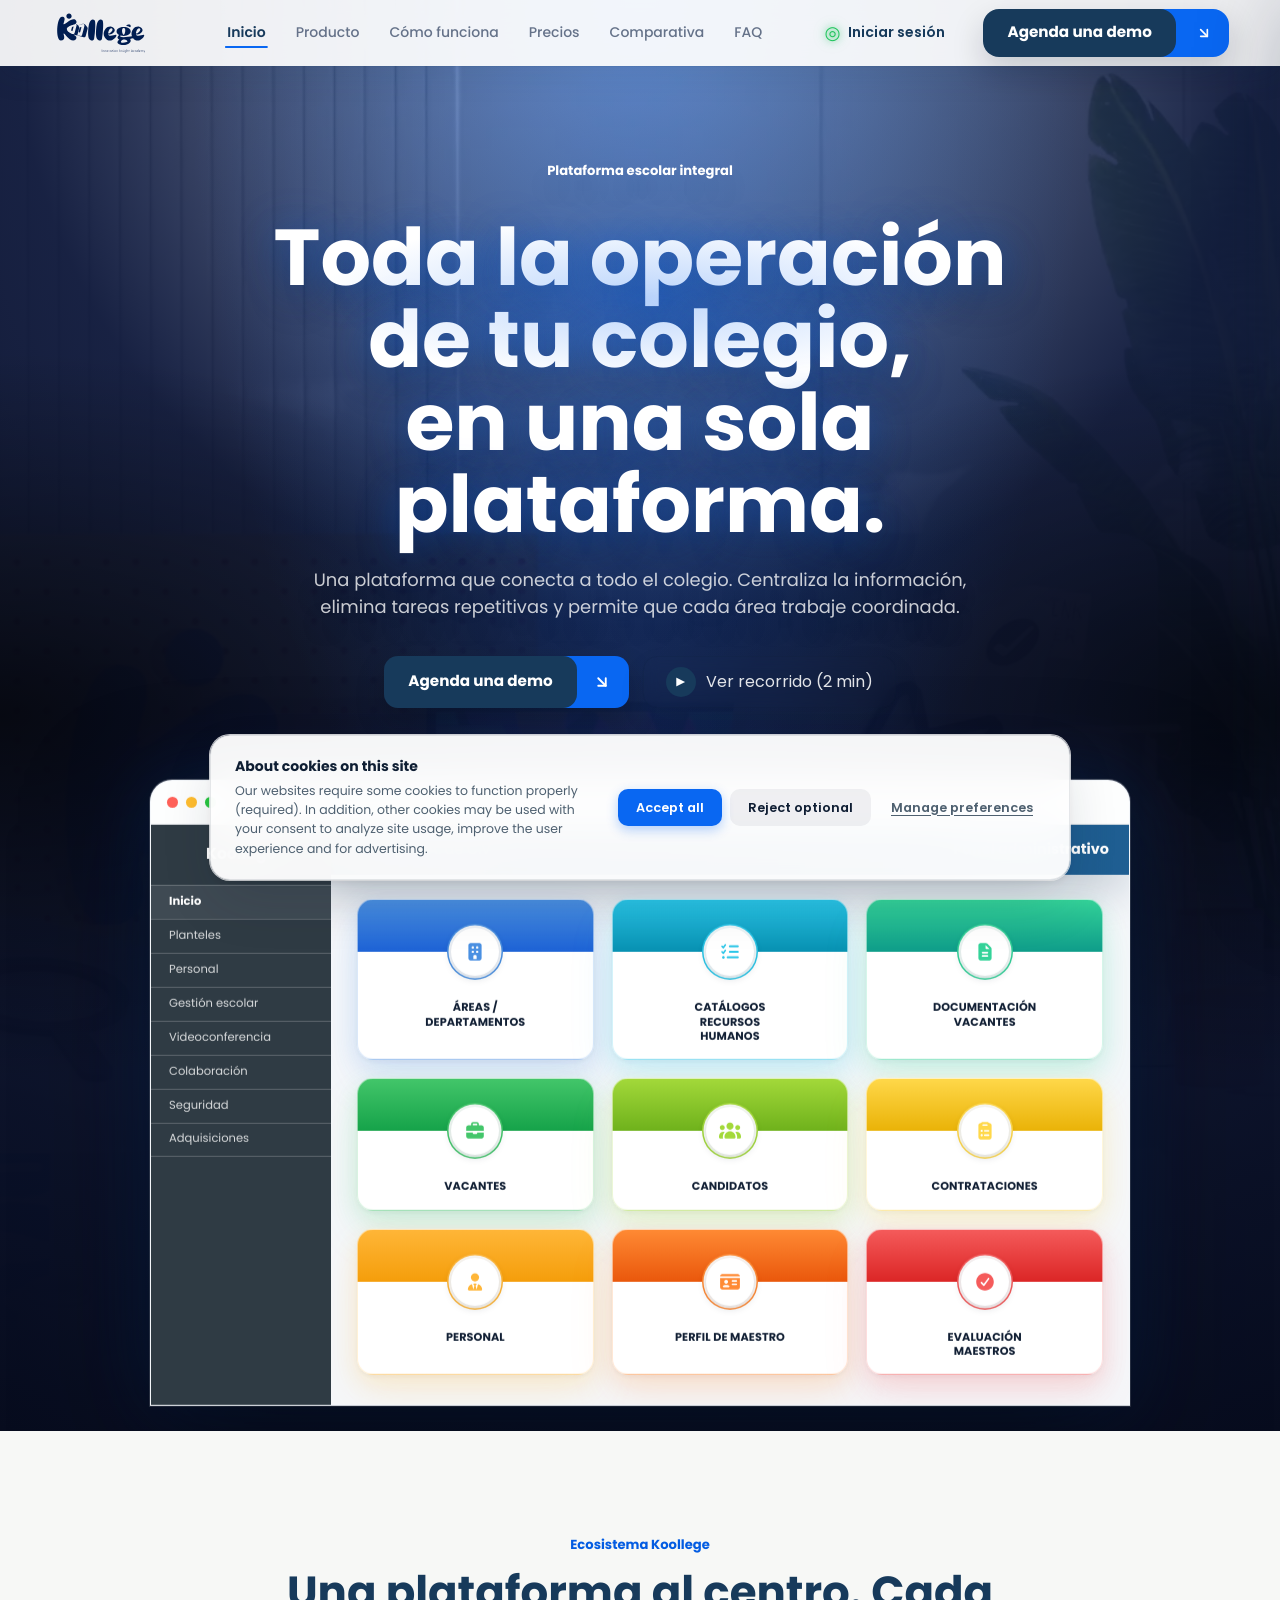
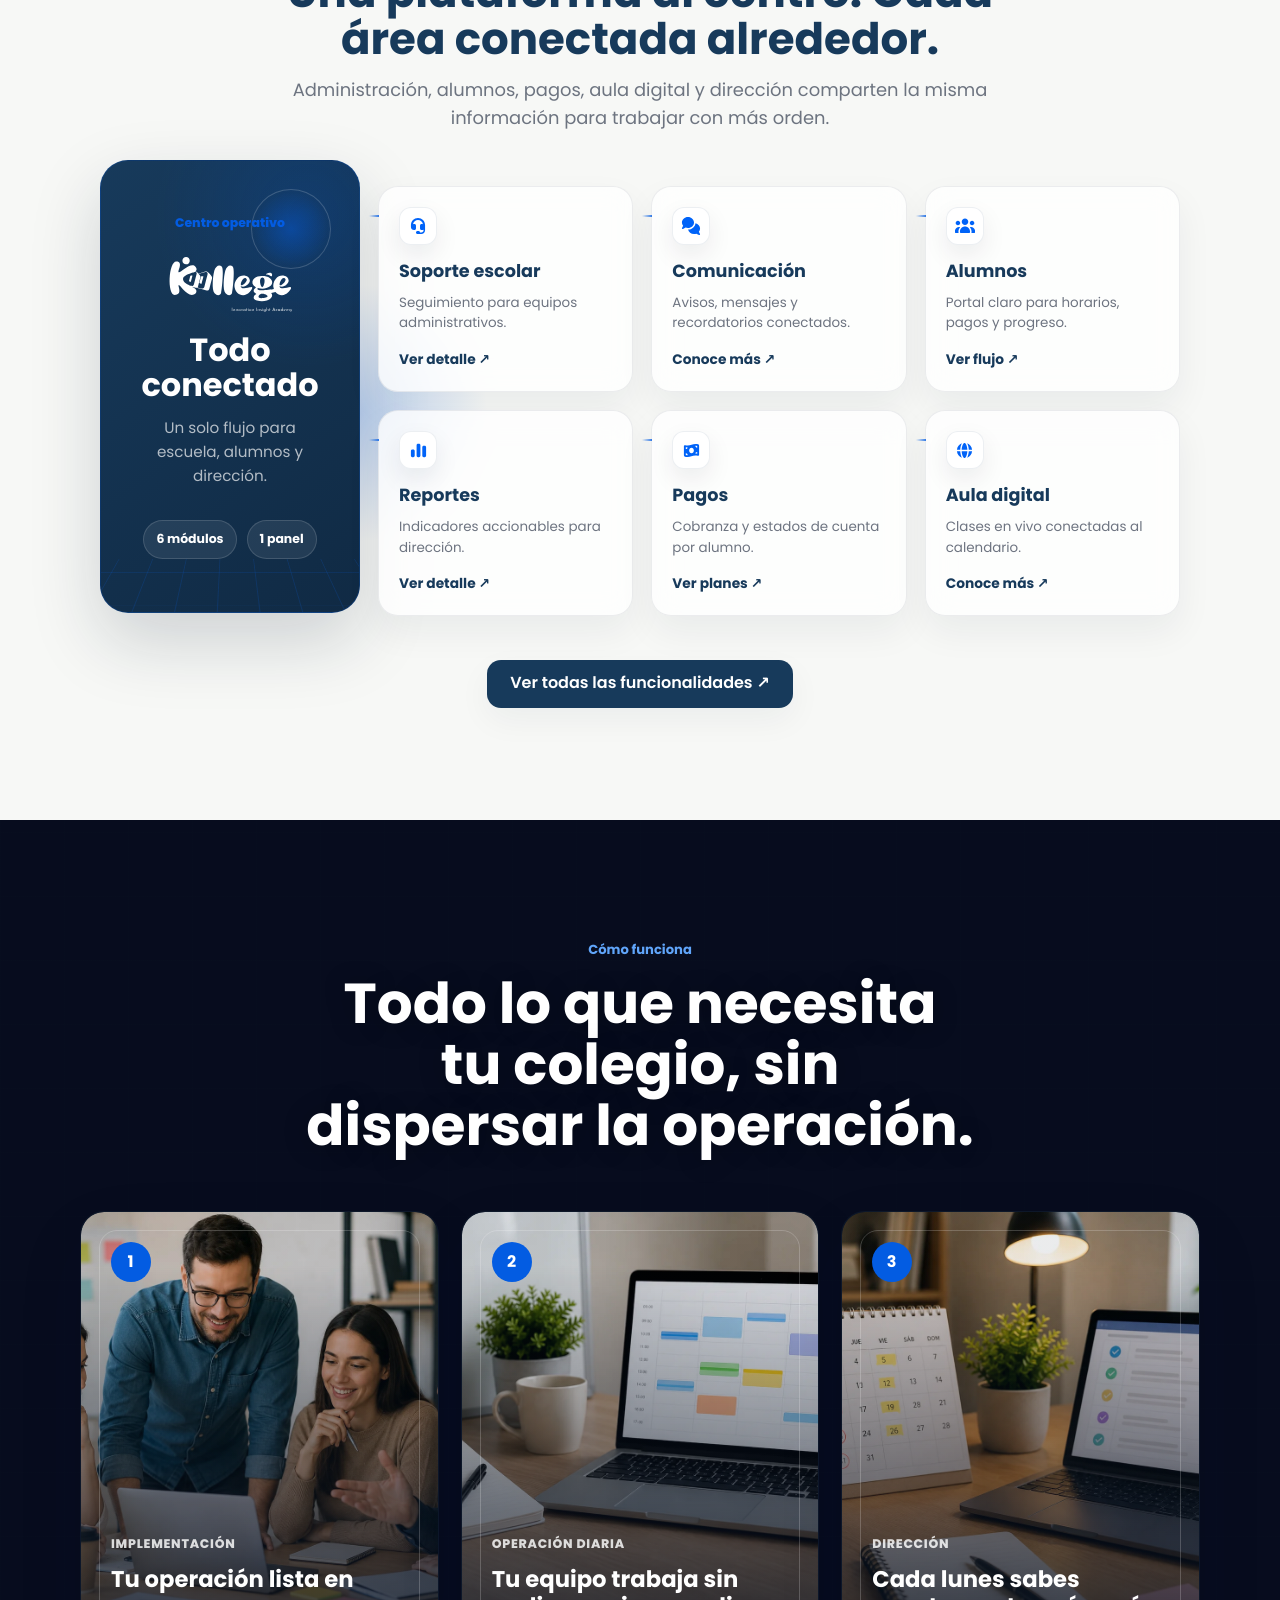
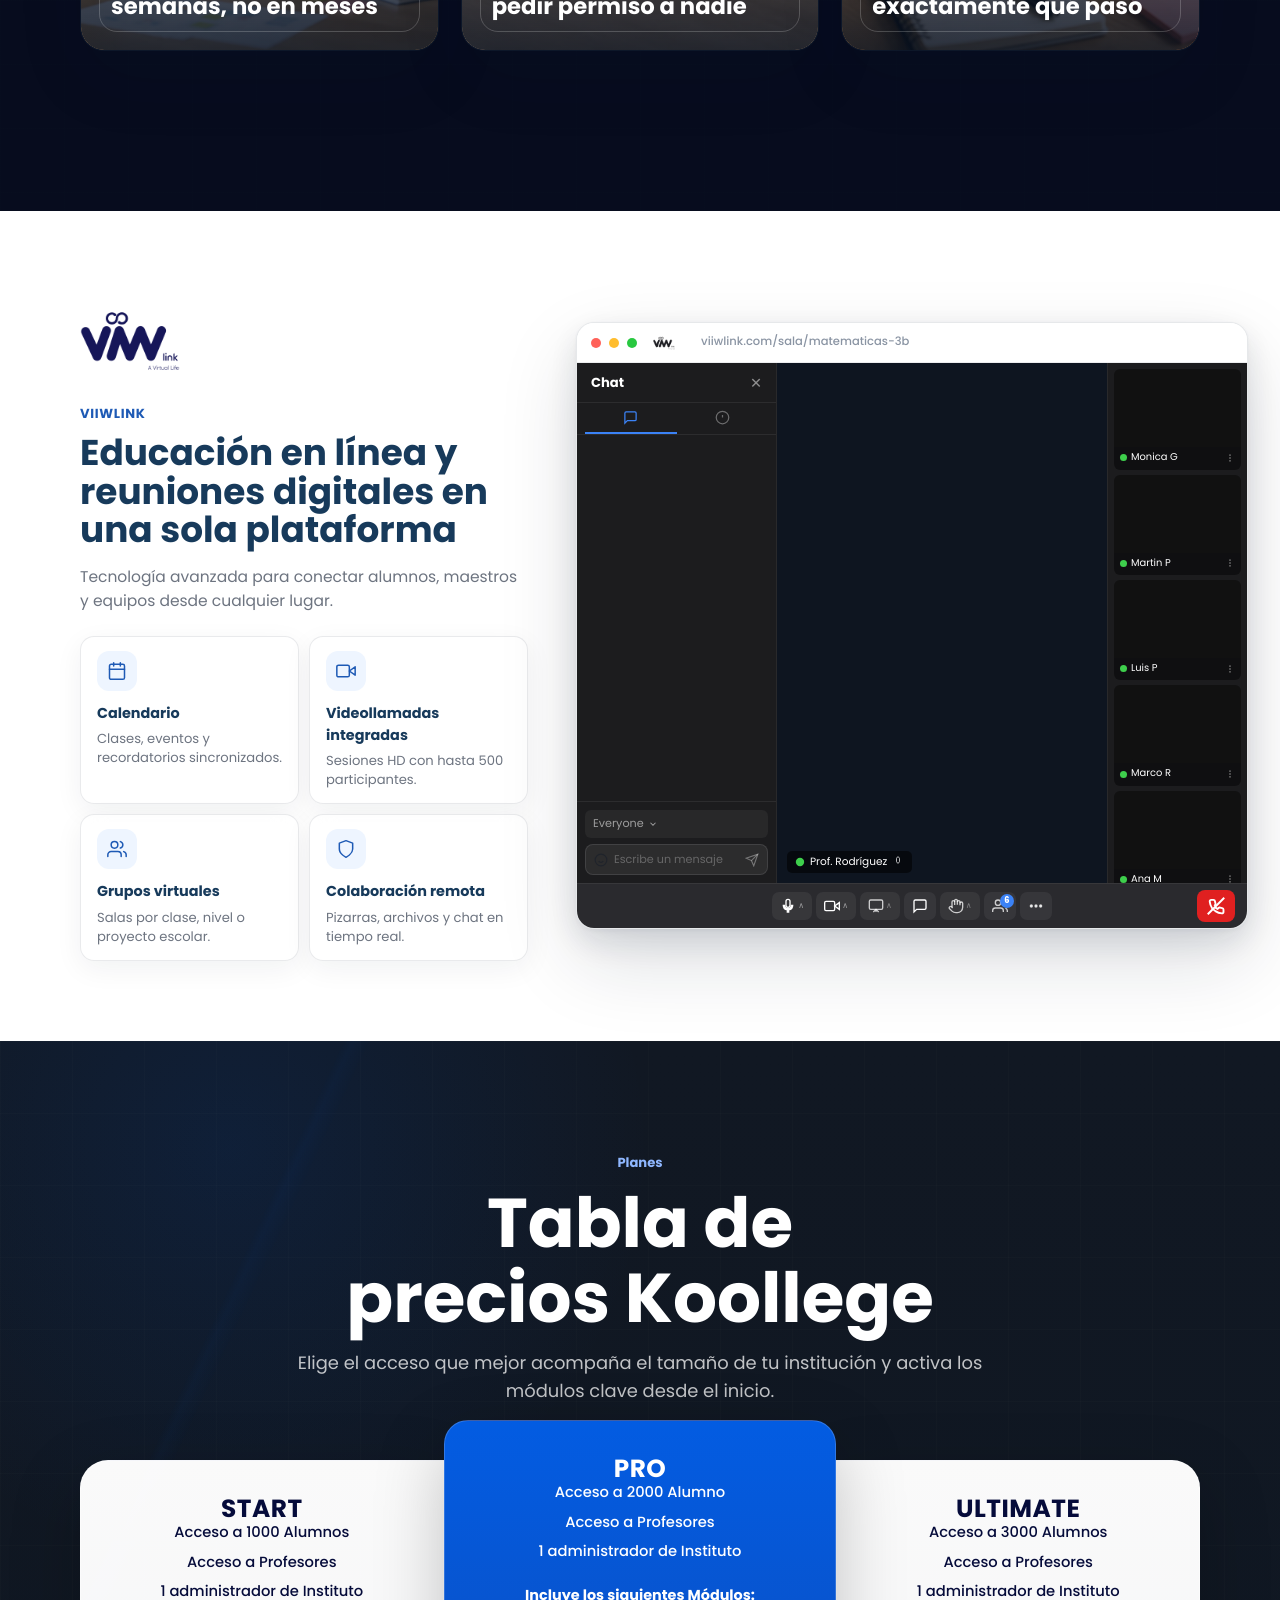
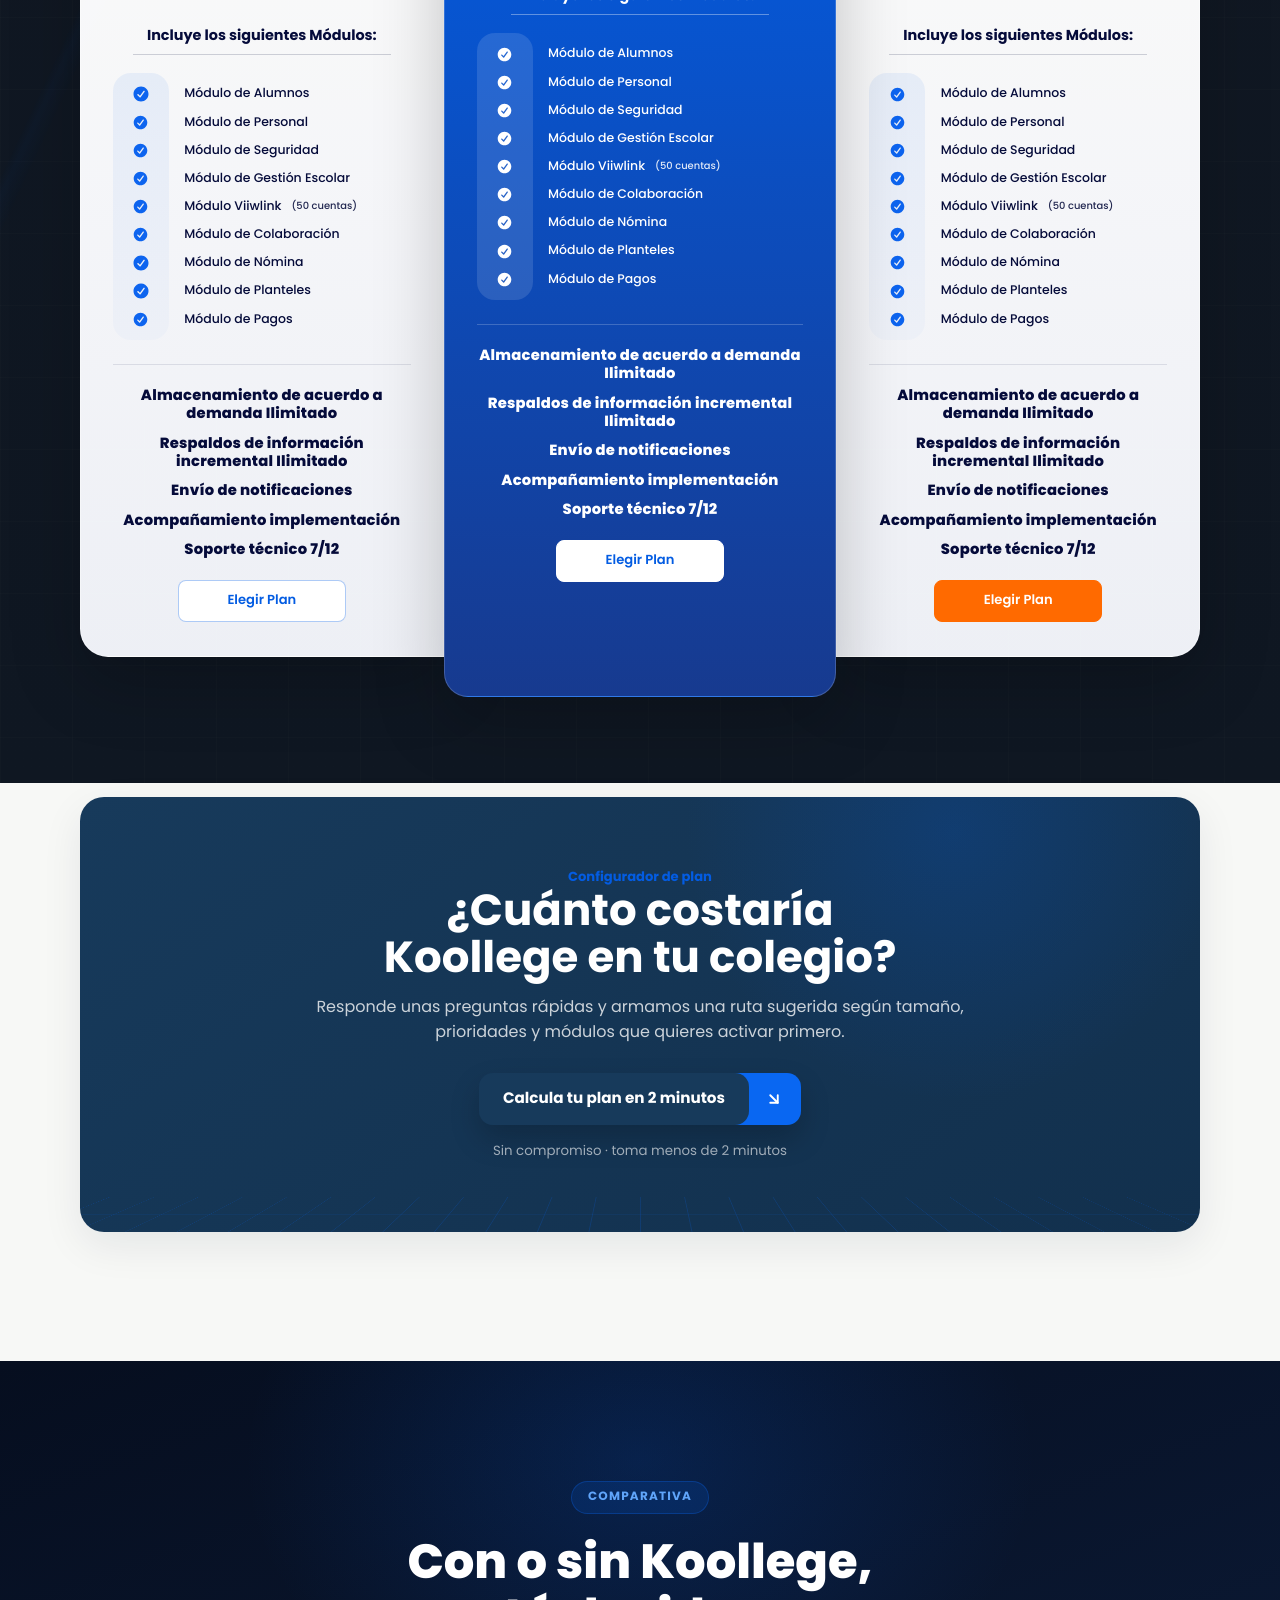
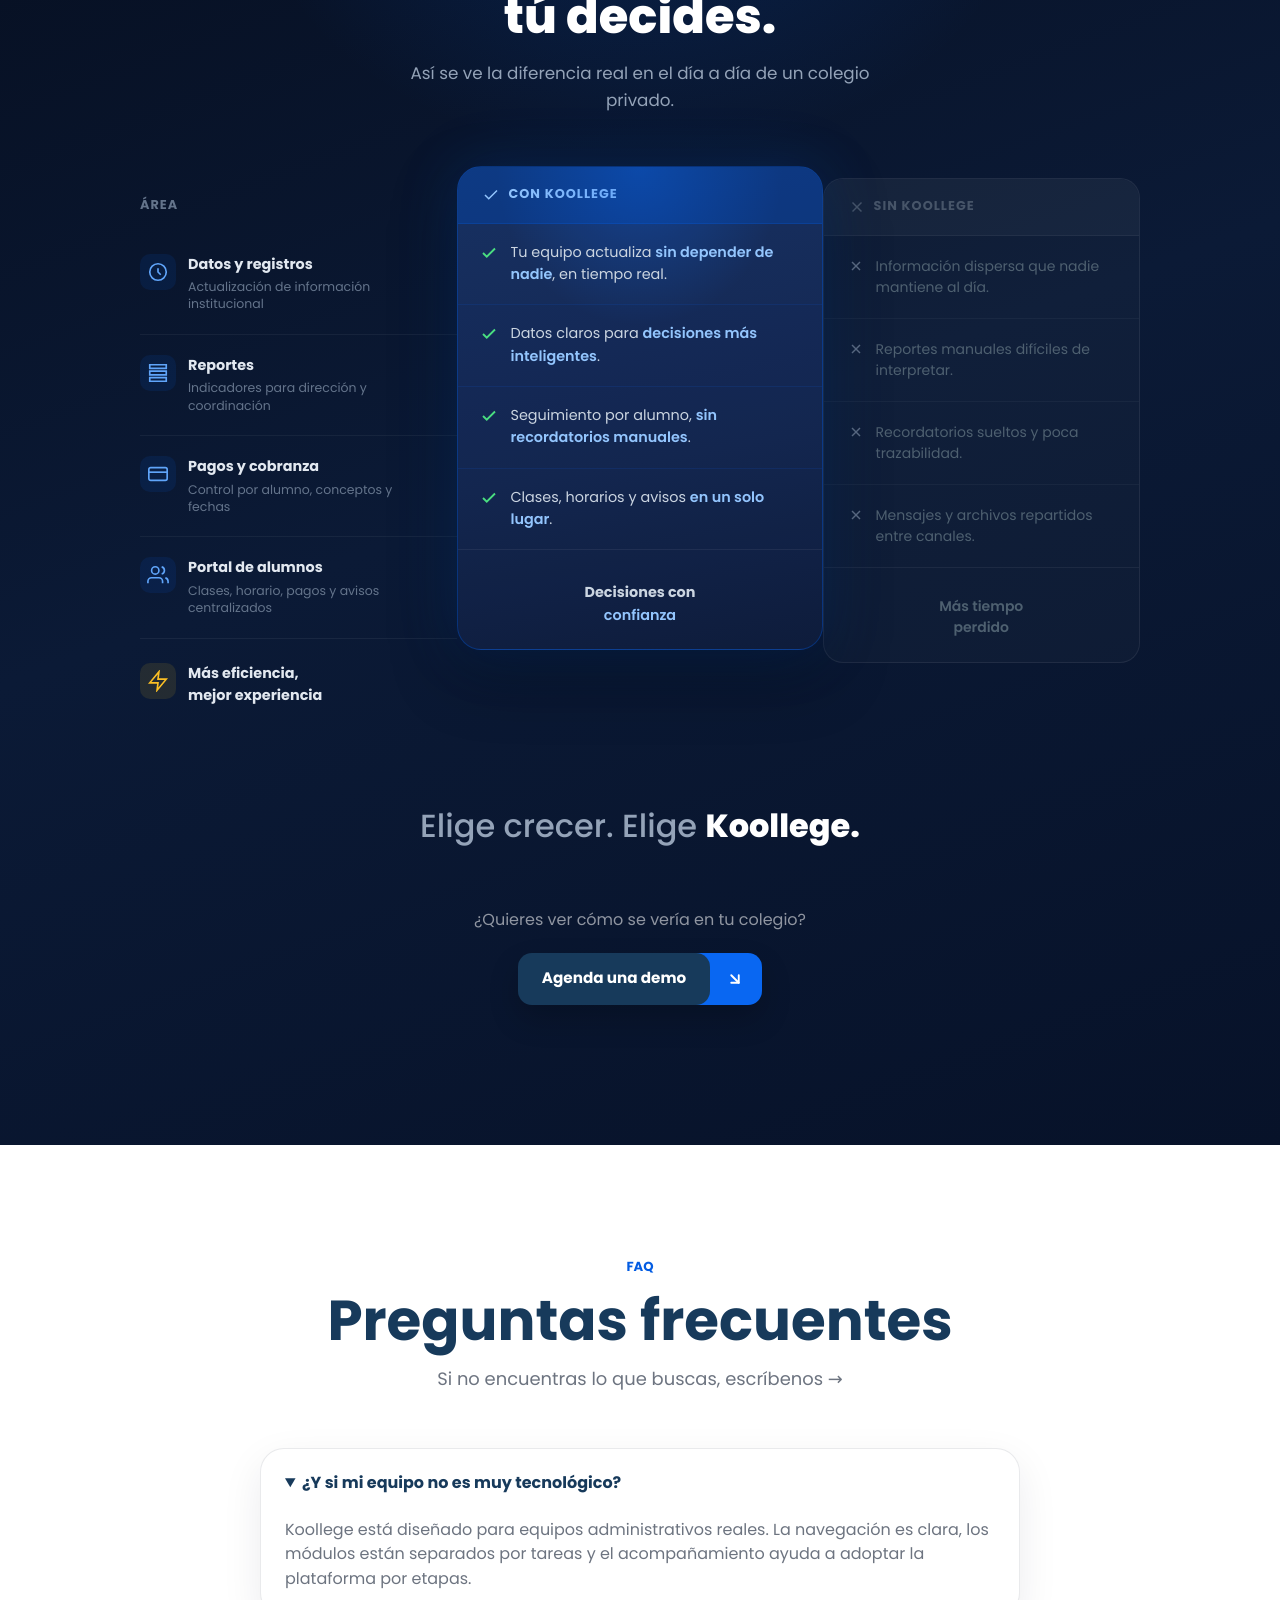
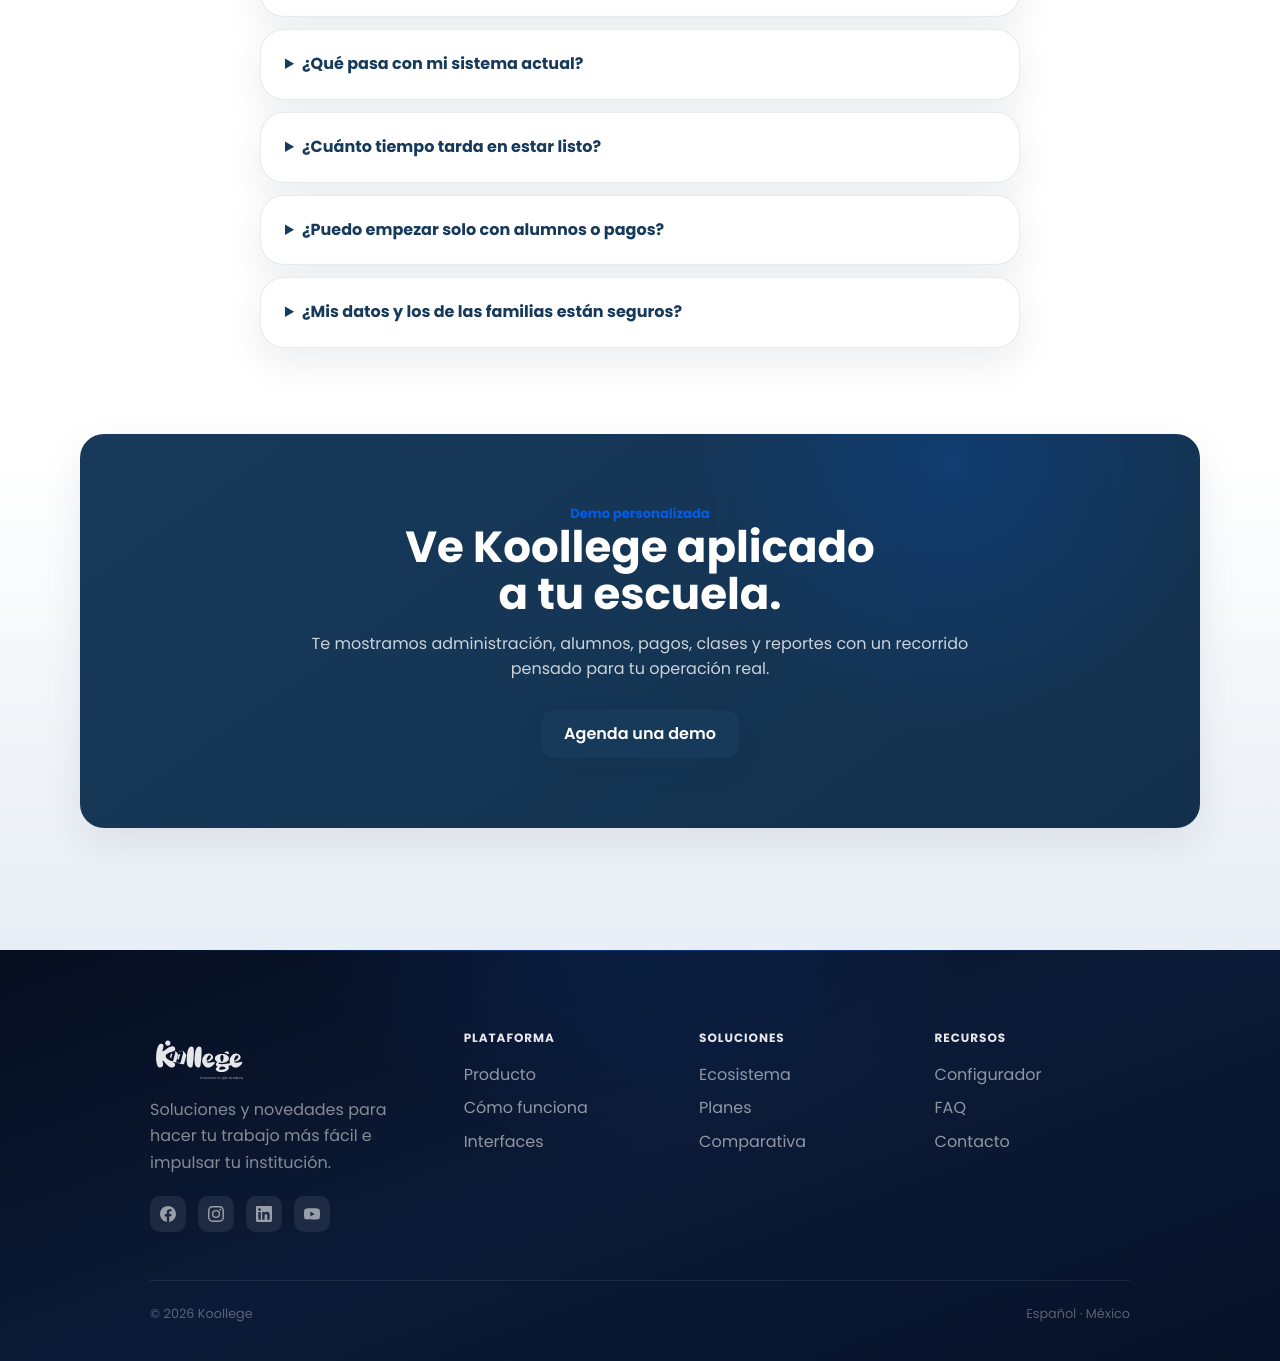
==== commit c6aa3888: "Fix mobile: cierra nav al tocar login + reduce ancho icono CTA" ====
--- a/koollege-web-onepage-glass-header-cards/index.html
+++ b/koollege-web-onepage-glass-header-cards/index.html
@@ -9,13 +9,14 @@
   <link rel="preconnect" href="https://fonts.gstatic.com" crossorigin>
   <link href="https://fonts.googleapis.com/css2?family=Poppins:wght@400;500;600;700;800;900&display=swap" rel="stylesheet">
   <link rel="preload" as="image" href="assets/img/bg-koo.webp" fetchpriority="high">
-  <link rel="stylesheet" href="assets/css/styles.css?v=20260625-icons">
+  <link rel="stylesheet" href="assets/css/styles.css?v=20260625-mobile">
   <style>
     @media (max-width: 640px) {
       .sk-admin-console .sk-admin-module-grid { grid-template-columns: 1fr !important; gap: 10px !important; }
       .sk-admin-console .sk-admin-module-grid article { display: flex !important; flex-direction: row !important; align-items: stretch !important; padding: 0 !important; min-height: 72px !important; max-height: none !important; background: #fff !important; border-radius: 16px !important; overflow: hidden !important; box-shadow: 0 2px 8px rgba(17,31,52,.08) !important; }
       .sk-admin-console .sk-admin-module-grid i { flex: 0 0 72px !important; width: 72px !important; height: auto !important; min-height: 72px !important; margin: 0 !important; border-radius: 0 !important; border: none !important; box-shadow: none !important; background: linear-gradient(160deg, var(--ms) 0%, var(--me) 100%) !important; display: grid !important; place-items: center !important; }
-.sk-admin-console .sk-admin-module-grid strong { flex: 1 !important; display: flex !important; align-items: center !important; max-width: none !important; padding: 0 16px !important; font-size: .82rem !important; font-weight: 700 !important; text-align: left !important; text-transform: uppercase !important; color: #111f34 !important; line-height: 1.25 !important; }
+      .sk-admin-console .sk-admin-module-grid .module-icon .fa-icon { display: inline-block !important; background: transparent var(--fa-src) center / contain no-repeat !important; -webkit-mask: none !important; mask: none !important; width: 26px !important; height: 26px !important; filter: brightness(0) invert(1) !important; }
+      .sk-admin-console .sk-admin-module-grid strong { flex: 1 !important; display: flex !important; align-items: center !important; max-width: none !important; padding: 0 16px !important; font-size: .82rem !important; font-weight: 700 !important; text-align: left !important; text-transform: uppercase !important; color: #111f34 !important; line-height: 1.25 !important; }
       /* CTA button: reduce bloque azul de la flecha */
       .cta-icon { width: 36px !important; flex-shrink: 0 !important; }
       .cta-icon svg { width: 14px !important; height: 14px !important; }
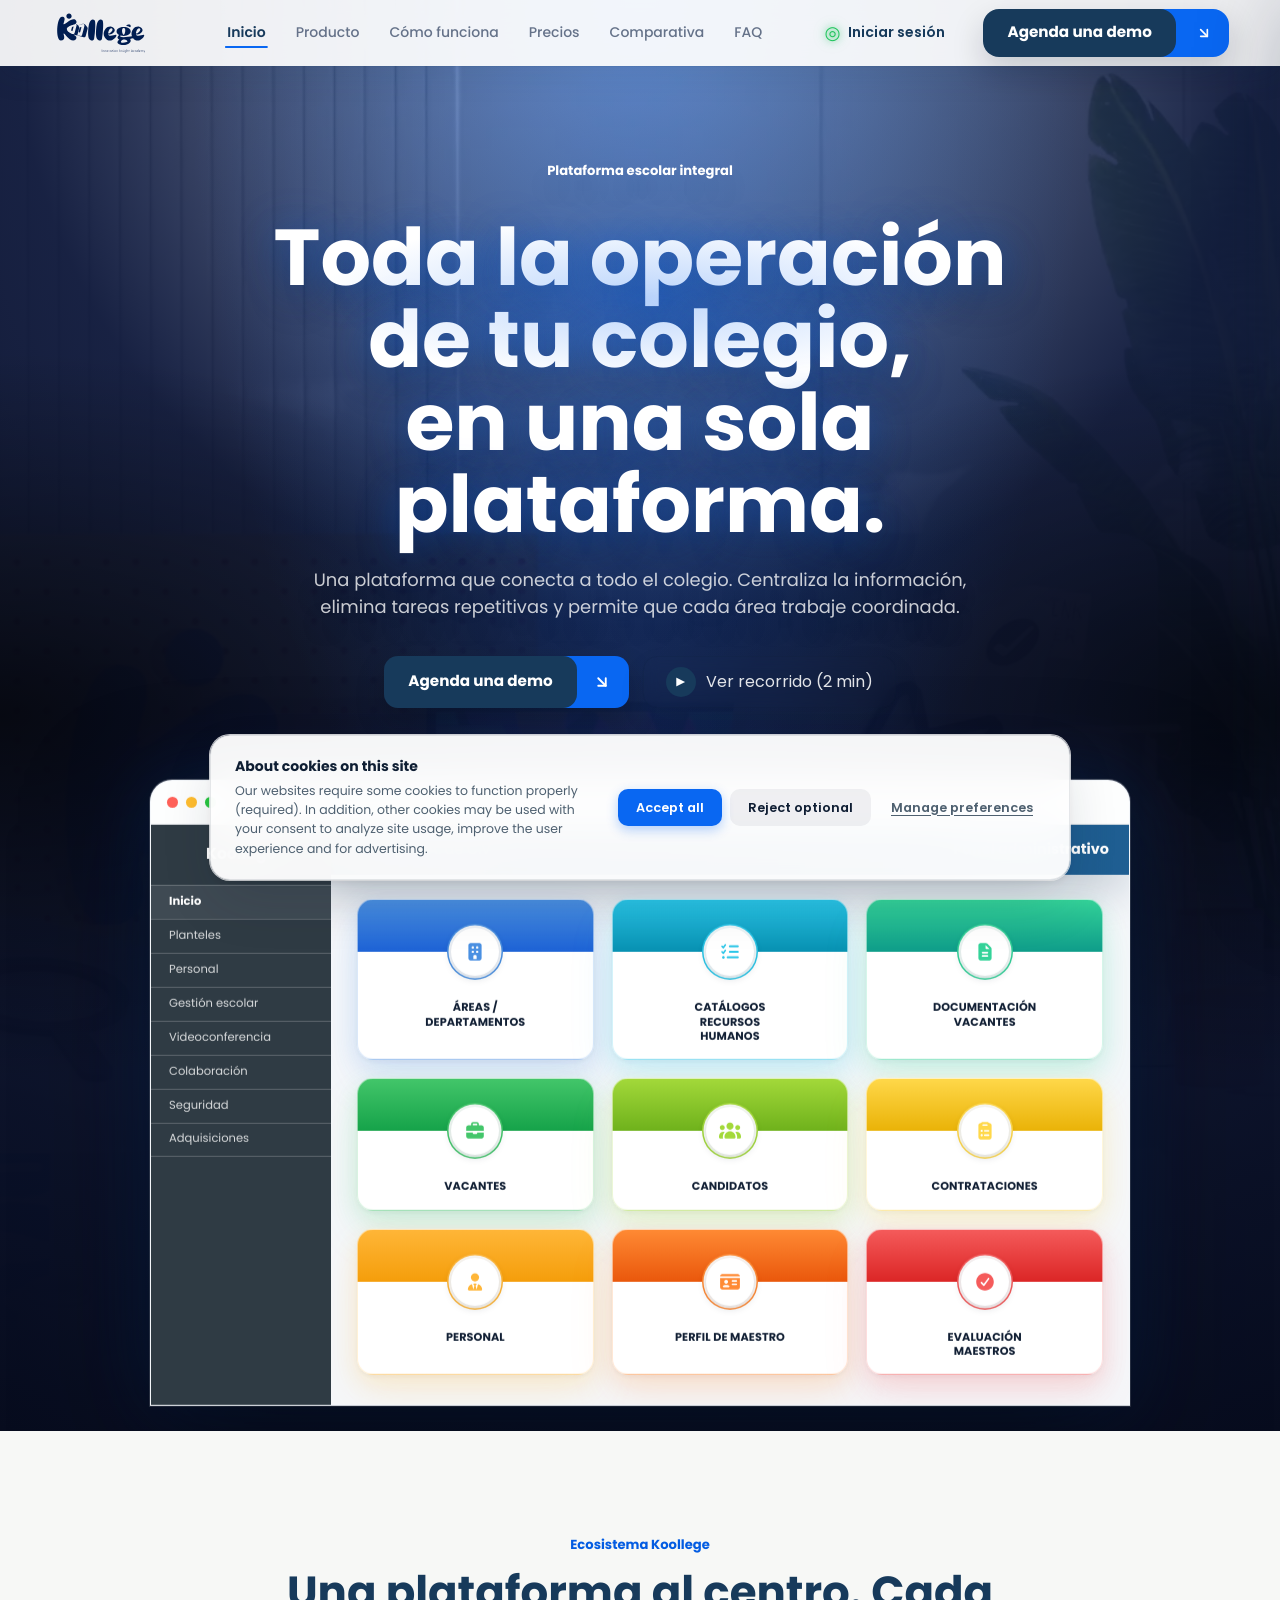
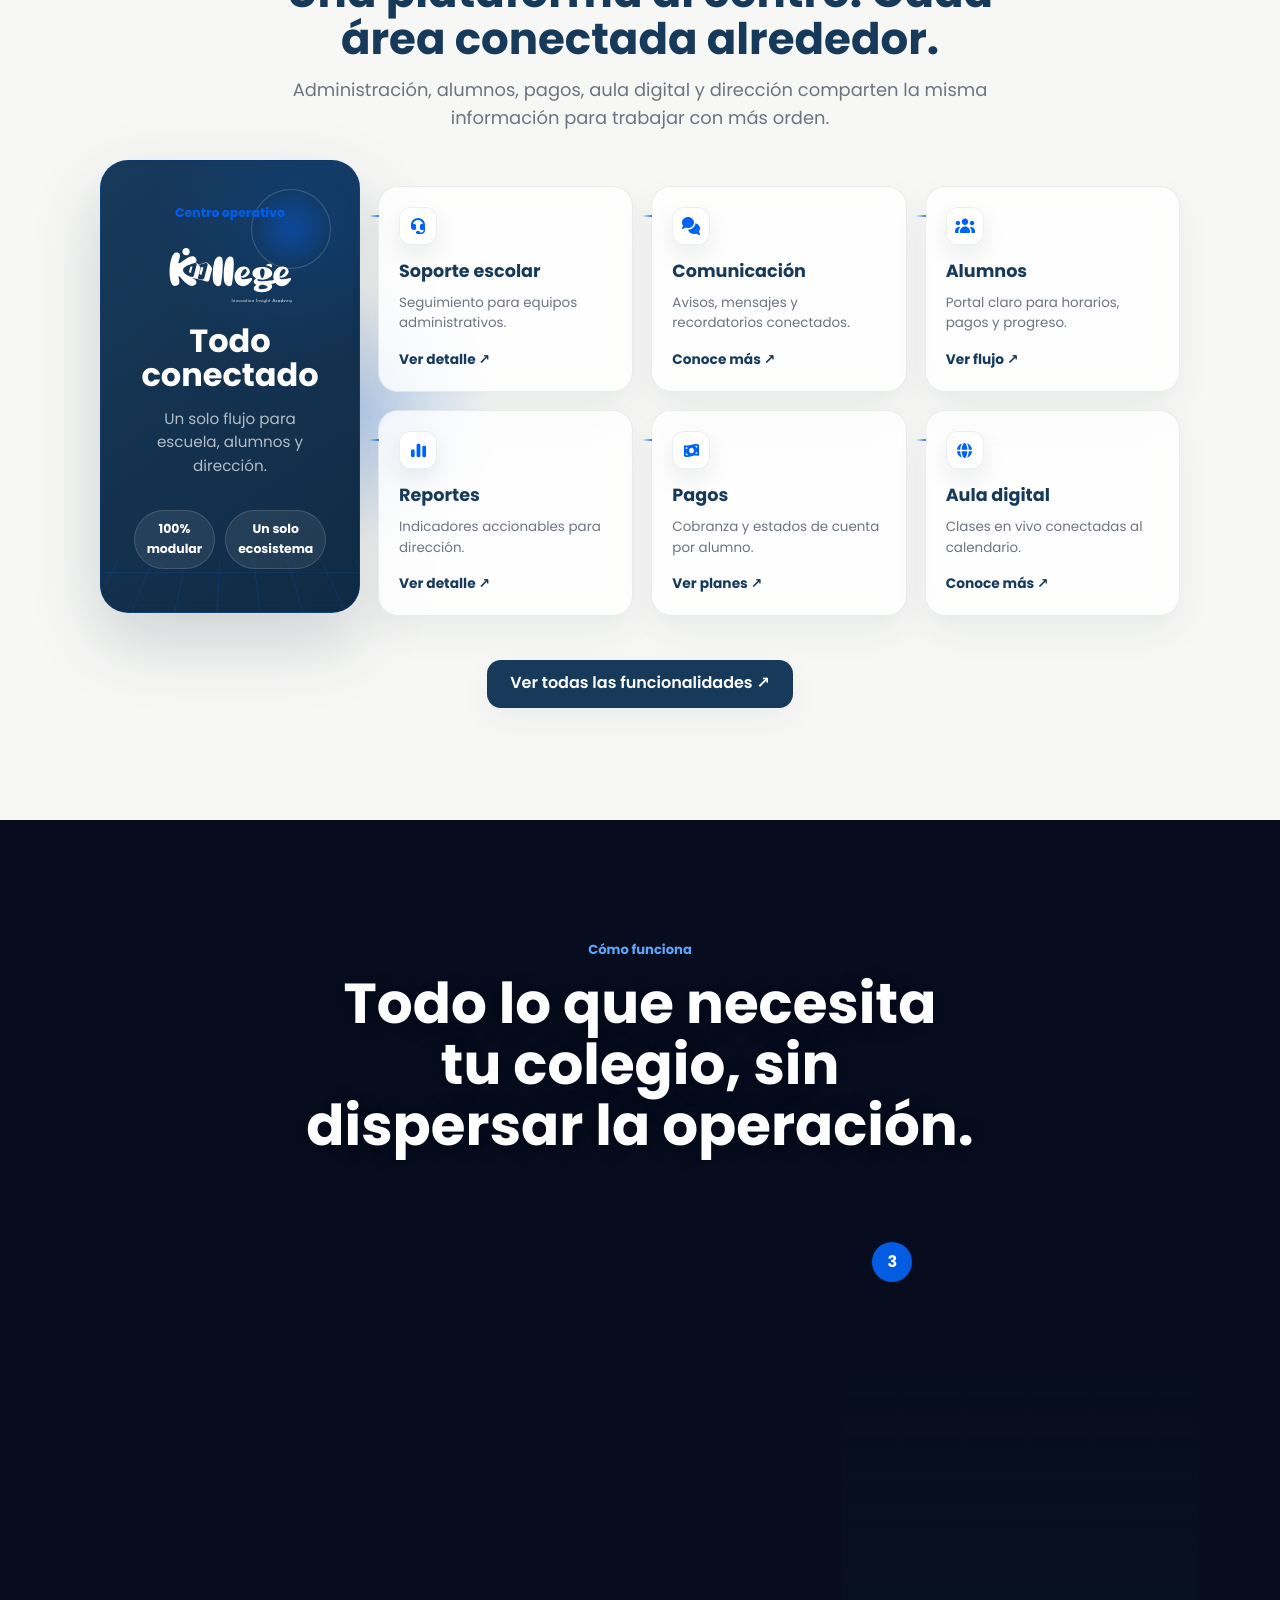
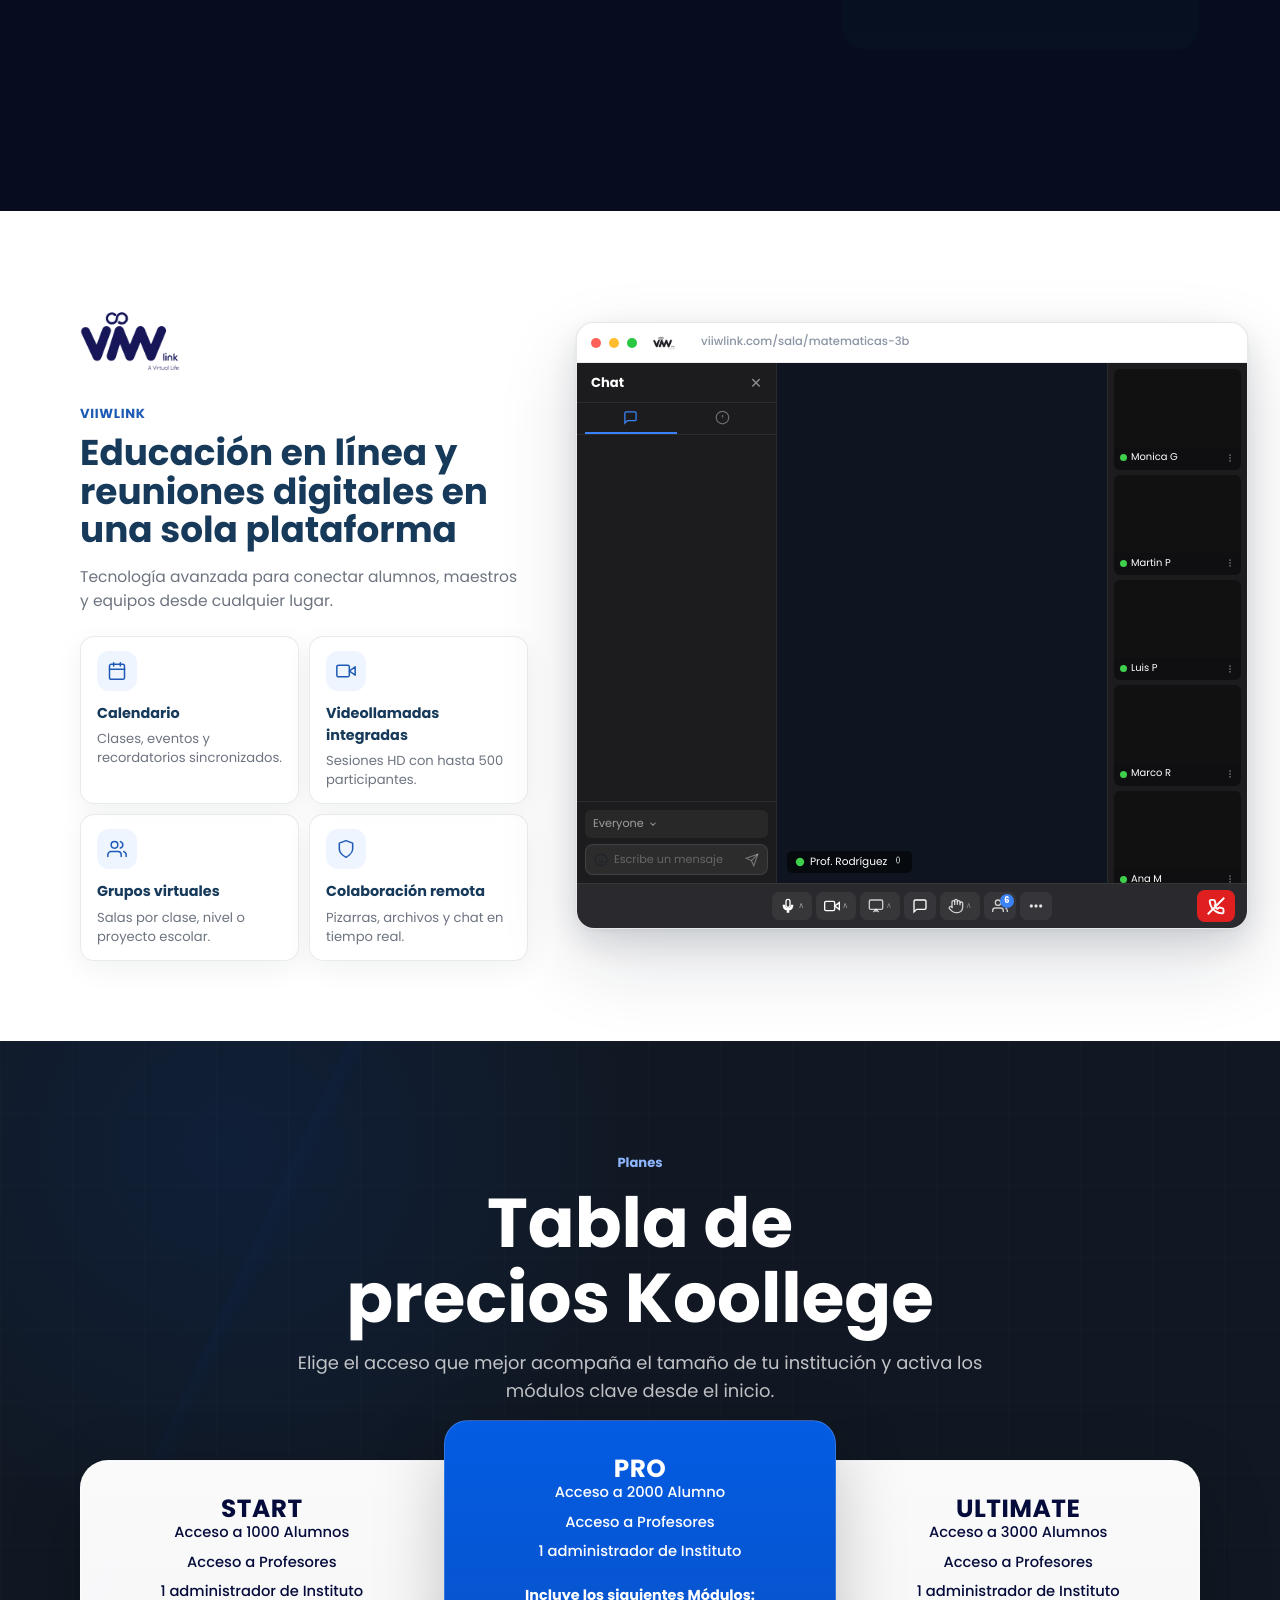
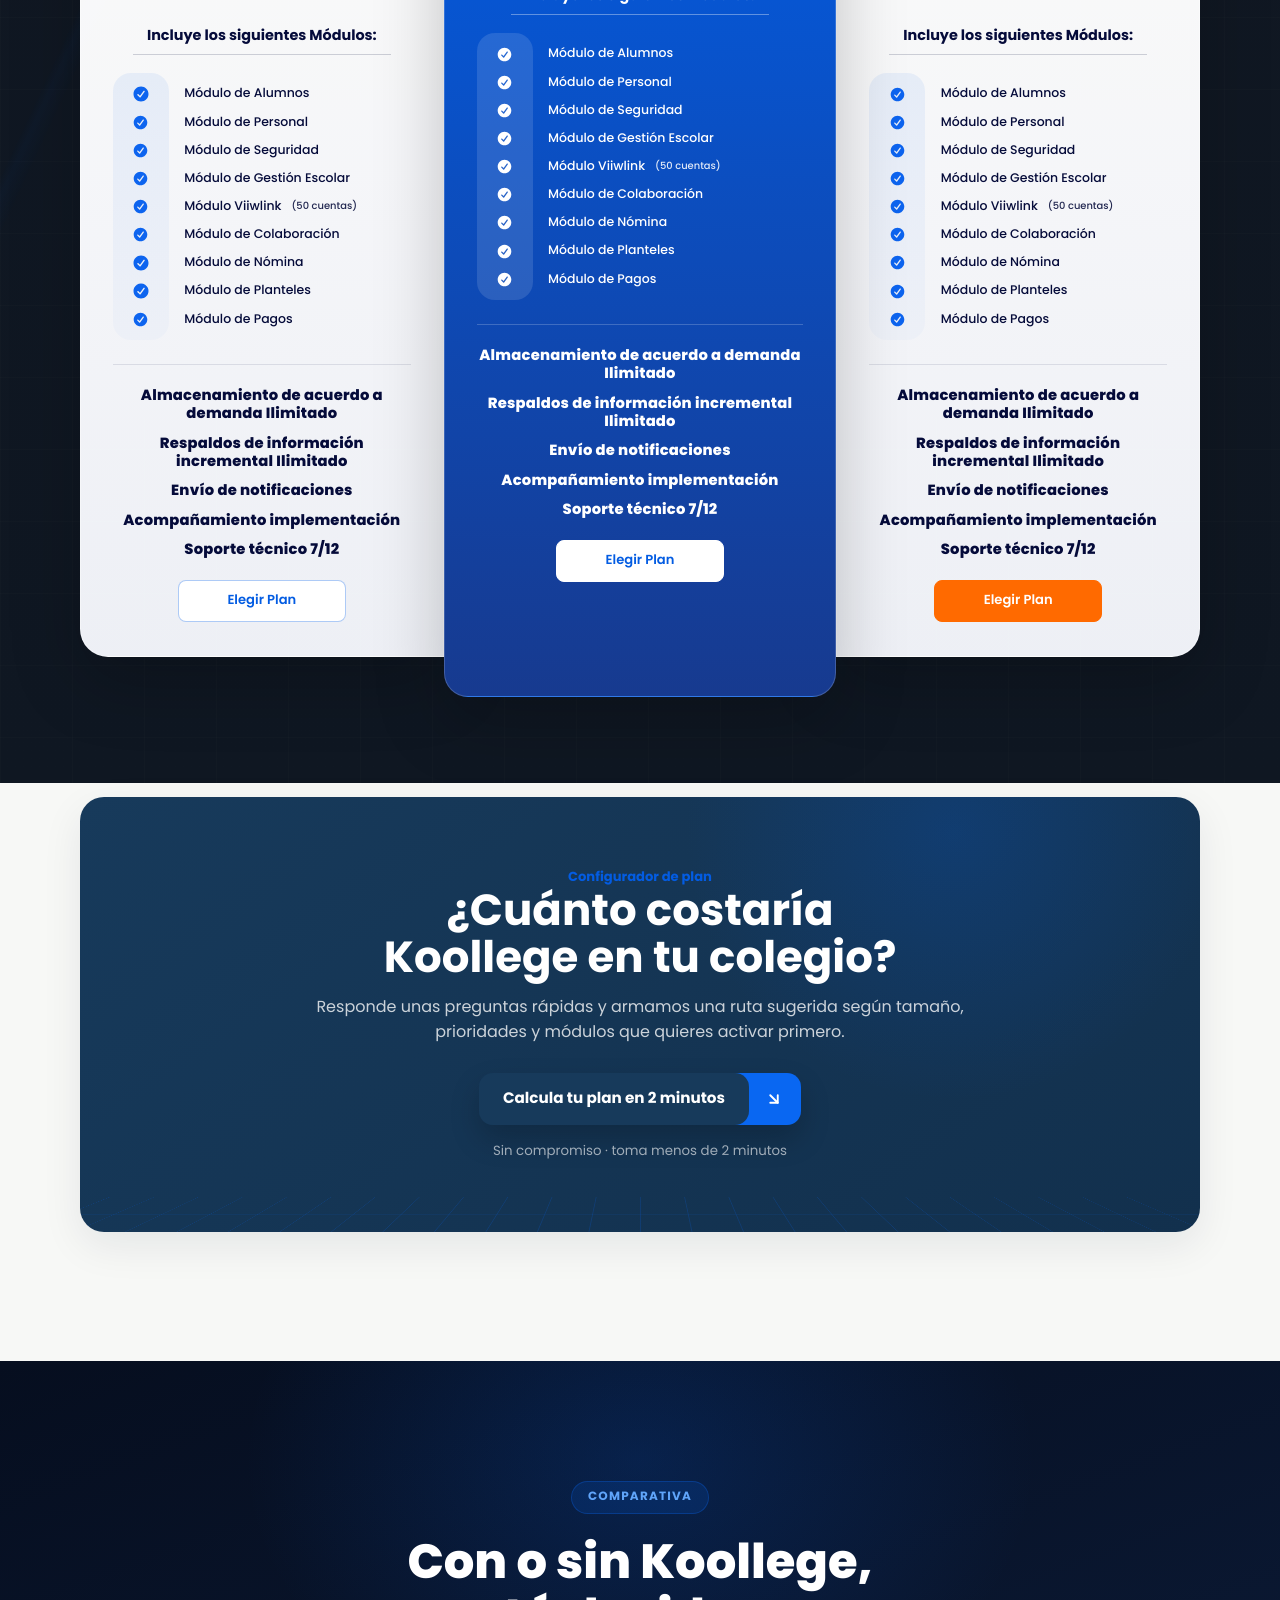
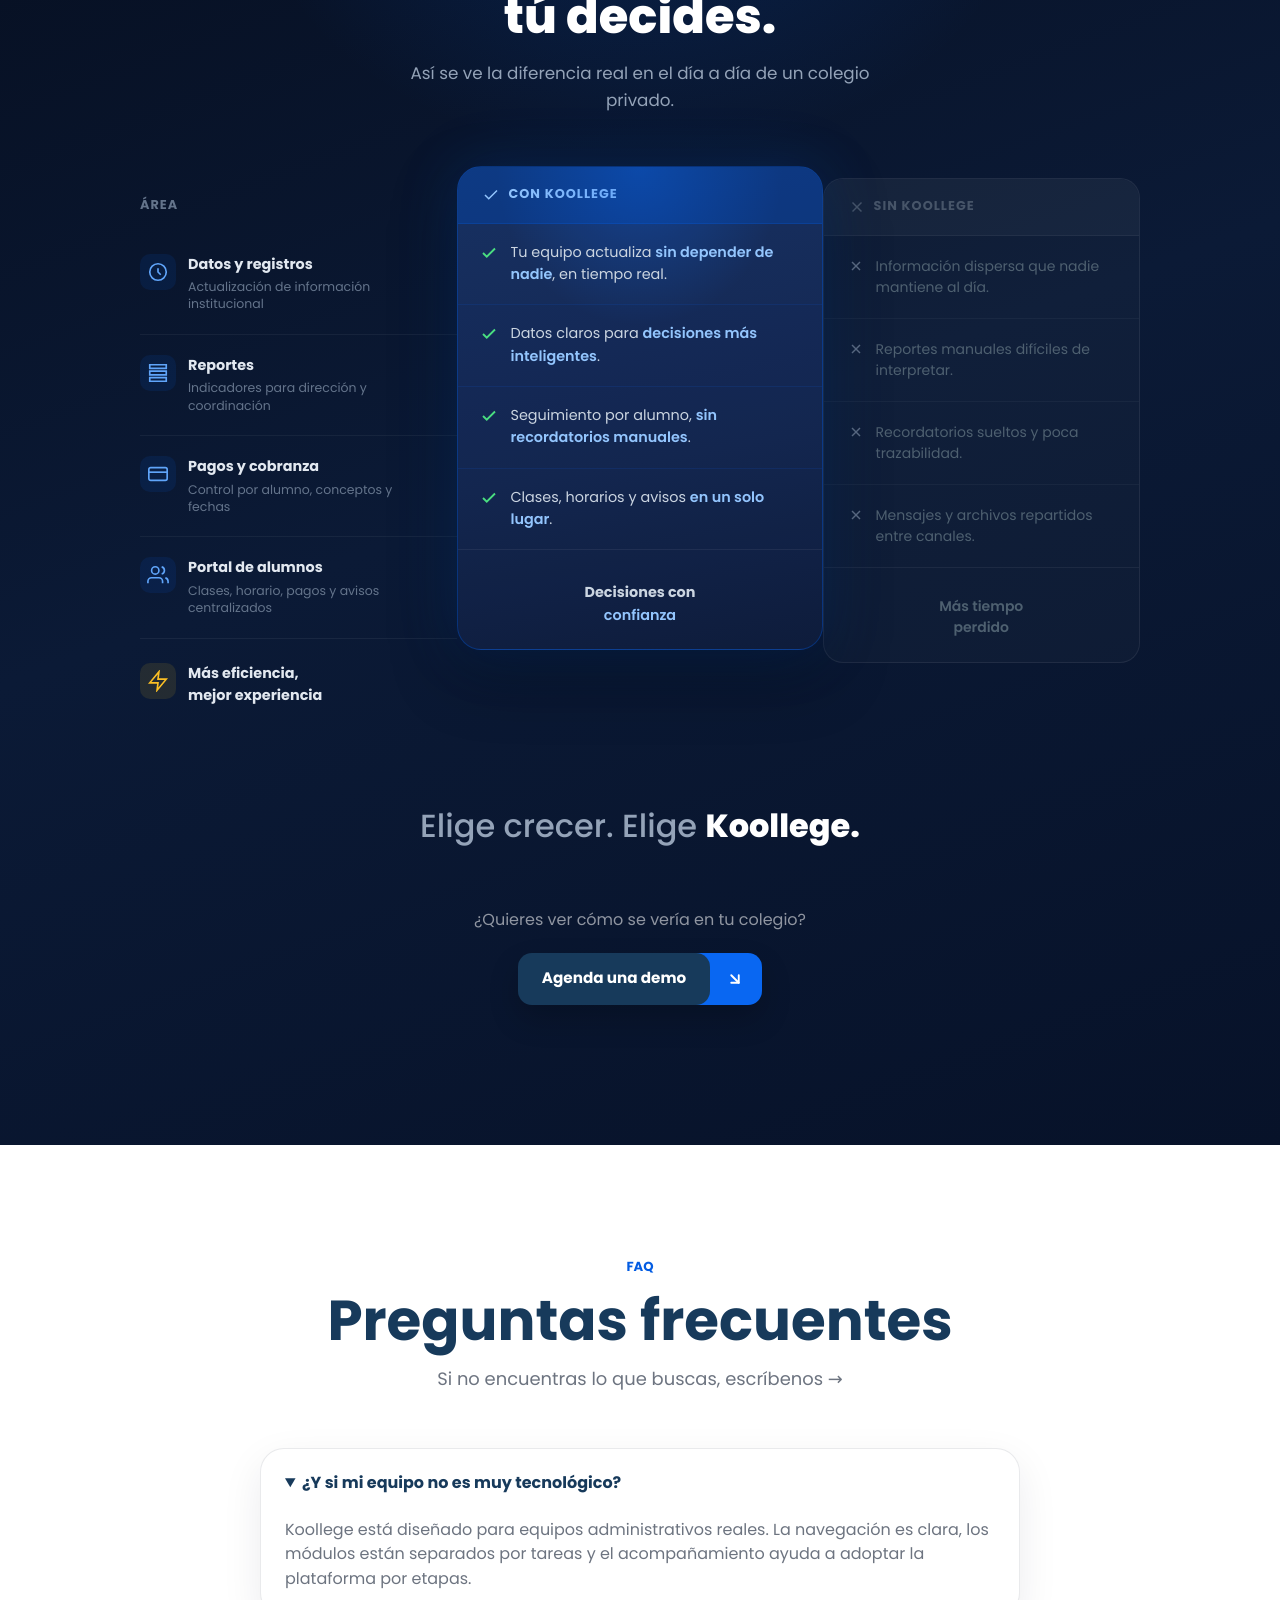
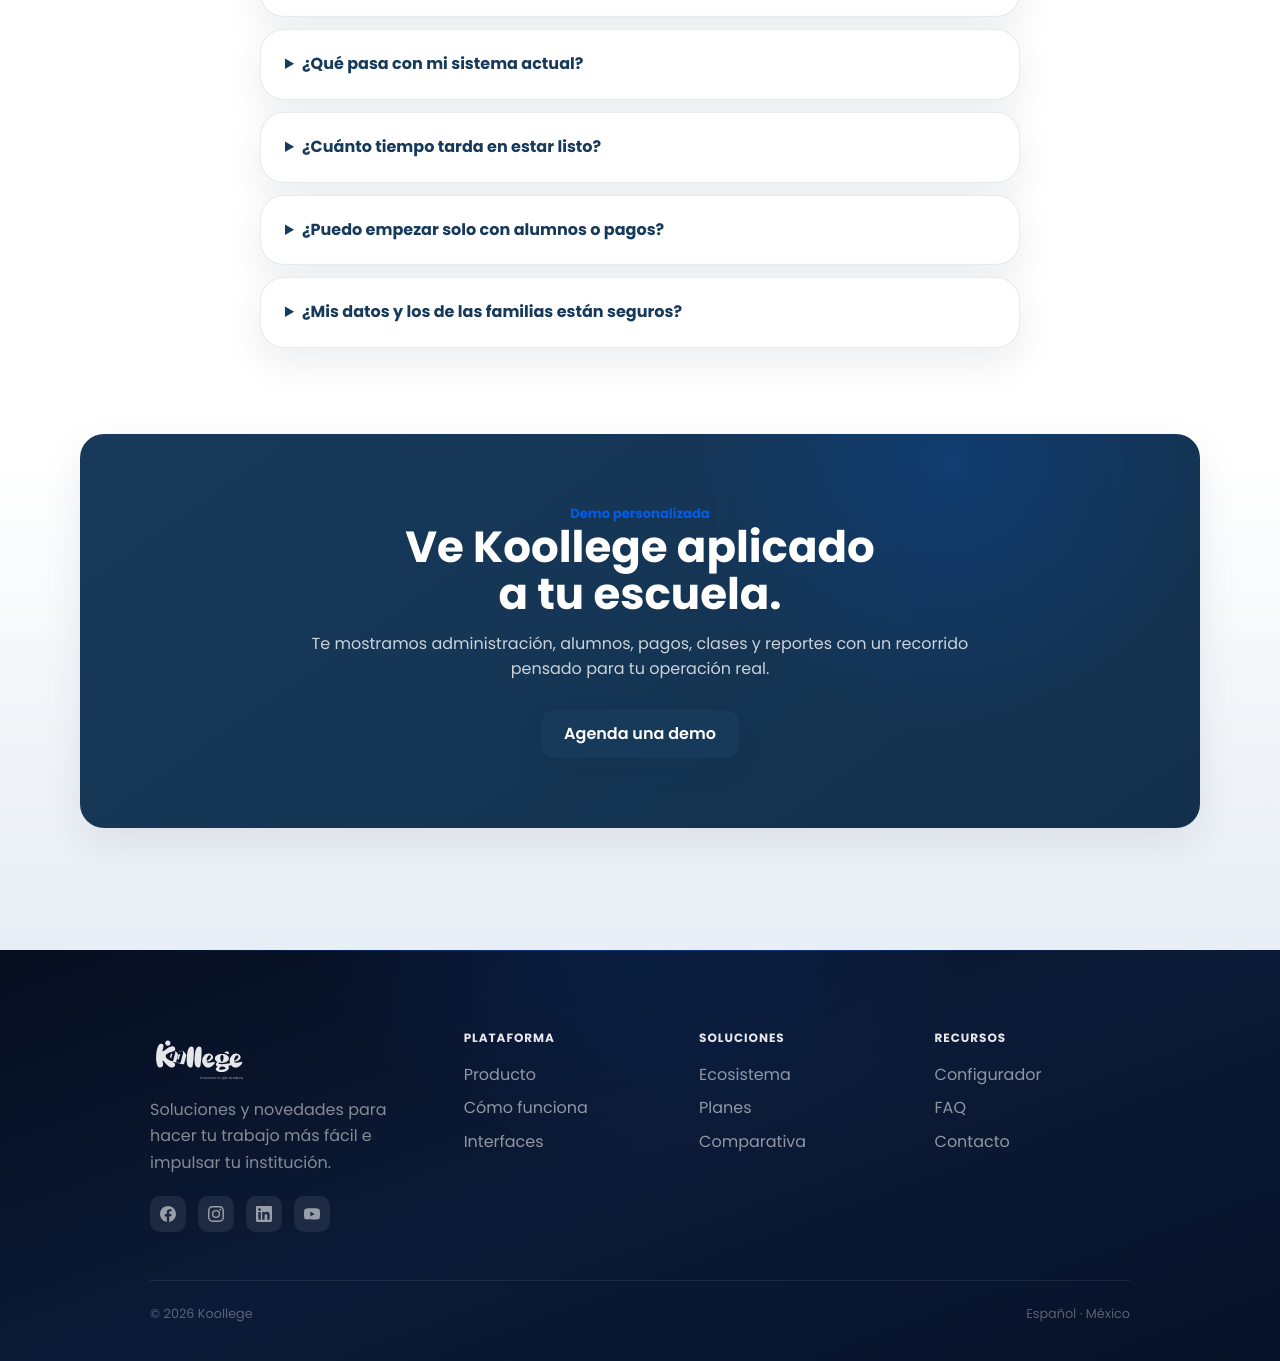
==== commit c14146b6: "Actualiza hub-metrics: 100% modular + Un solo ecosistema" ====
--- a/koollege-web-onepage-glass-header-cards/index.html
+++ b/koollege-web-onepage-glass-header-cards/index.html
@@ -9,14 +9,13 @@
   <link rel="preconnect" href="https://fonts.gstatic.com" crossorigin>
   <link href="https://fonts.googleapis.com/css2?family=Poppins:wght@400;500;600;700;800;900&display=swap" rel="stylesheet">
   <link rel="preload" as="image" href="assets/img/bg-koo.webp" fetchpriority="high">
-  <link rel="stylesheet" href="assets/css/styles.css?v=20260625-mobile">
+  <link rel="stylesheet" href="assets/css/styles.css?v=20260625-icons">
   <style>
     @media (max-width: 640px) {
       .sk-admin-console .sk-admin-module-grid { grid-template-columns: 1fr !important; gap: 10px !important; }
       .sk-admin-console .sk-admin-module-grid article { display: flex !important; flex-direction: row !important; align-items: stretch !important; padding: 0 !important; min-height: 72px !important; max-height: none !important; background: #fff !important; border-radius: 16px !important; overflow: hidden !important; box-shadow: 0 2px 8px rgba(17,31,52,.08) !important; }
       .sk-admin-console .sk-admin-module-grid i { flex: 0 0 72px !important; width: 72px !important; height: auto !important; min-height: 72px !important; margin: 0 !important; border-radius: 0 !important; border: none !important; box-shadow: none !important; background: linear-gradient(160deg, var(--ms) 0%, var(--me) 100%) !important; display: grid !important; place-items: center !important; }
-      .sk-admin-console .sk-admin-module-grid .module-icon .fa-icon { display: inline-block !important; background: transparent var(--fa-src) center / contain no-repeat !important; -webkit-mask: none !important; mask: none !important; width: 26px !important; height: 26px !important; filter: brightness(0) invert(1) !important; }
-      .sk-admin-console .sk-admin-module-grid strong { flex: 1 !important; display: flex !important; align-items: center !important; max-width: none !important; padding: 0 16px !important; font-size: .82rem !important; font-weight: 700 !important; text-align: left !important; text-transform: uppercase !important; color: #111f34 !important; line-height: 1.25 !important; }
+.sk-admin-console .sk-admin-module-grid strong { flex: 1 !important; display: flex !important; align-items: center !important; max-width: none !important; padding: 0 16px !important; font-size: .82rem !important; font-weight: 700 !important; text-align: left !important; text-transform: uppercase !important; color: #111f34 !important; line-height: 1.25 !important; }
       /* CTA button: reduce bloque azul de la flecha */
       .cta-icon { width: 36px !important; flex-shrink: 0 !important; }
       .cta-icon svg { width: 14px !important; height: 14px !important; }
@@ -144,7 +143,7 @@
           <img src="assets/img/logo.svg" alt="Koollege">
           <strong>Todo conectado</strong>
           <small>Un solo flujo para escuela, alumnos y dirección.</small>
-          <div class="hub-metrics"><em>6 módulos</em><em>1 panel</em></div>
+          <div class="hub-metrics"><em>100% modular</em><em>Un solo ecosistema</em></div>
         </div>
         <article class="orb orb-1"><b class="orb-icon"><span class="fa-icon fa-headset" aria-hidden="true"></span></b><h3>Soporte escolar</h3><p>Seguimiento para equipos administrativos.</p><a href="#demo" data-demo-open>Ver detalle ↗</a></article>
         <article class="orb orb-2"><b class="orb-icon"><span class="fa-icon fa-comments" aria-hidden="true"></span></b><h3>Comunicación</h3><p>Avisos, mensajes y recordatorios conectados.</p><a href="#comparativa">Conoce más ↗</a></article>
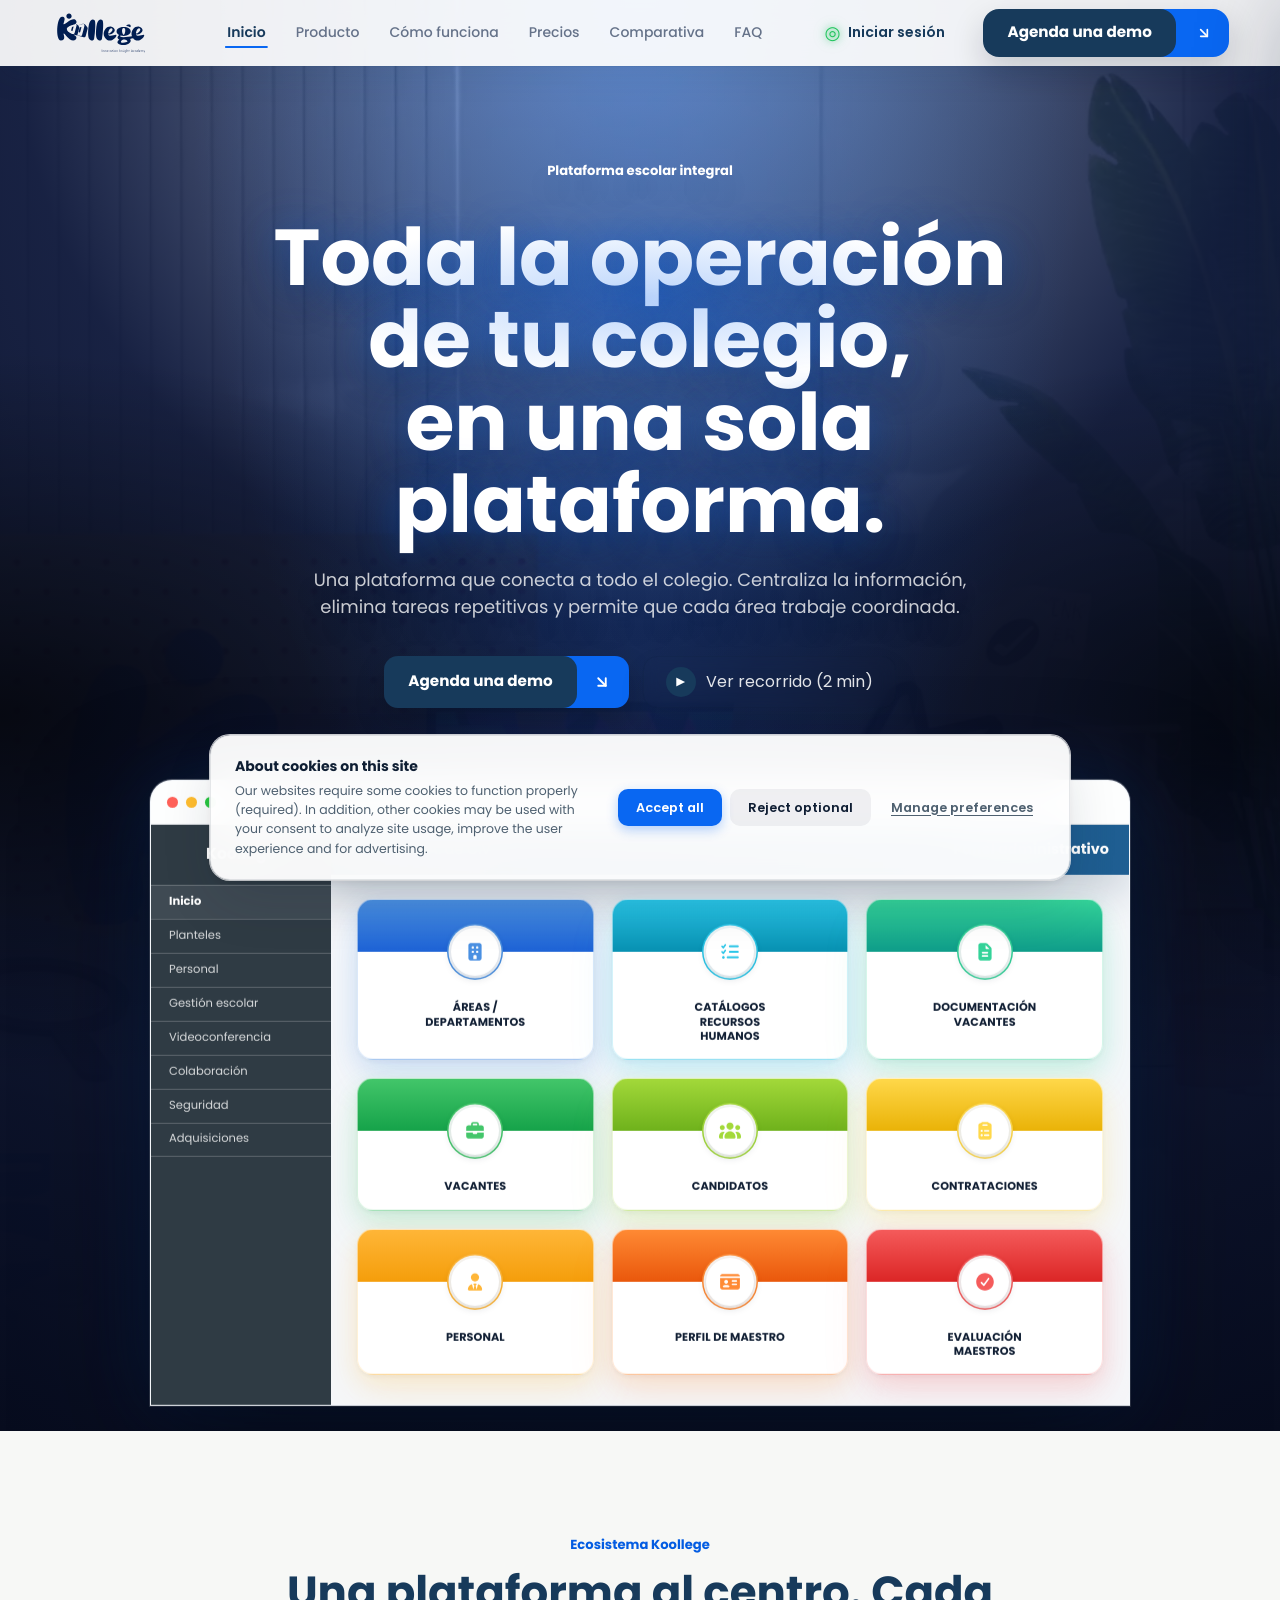
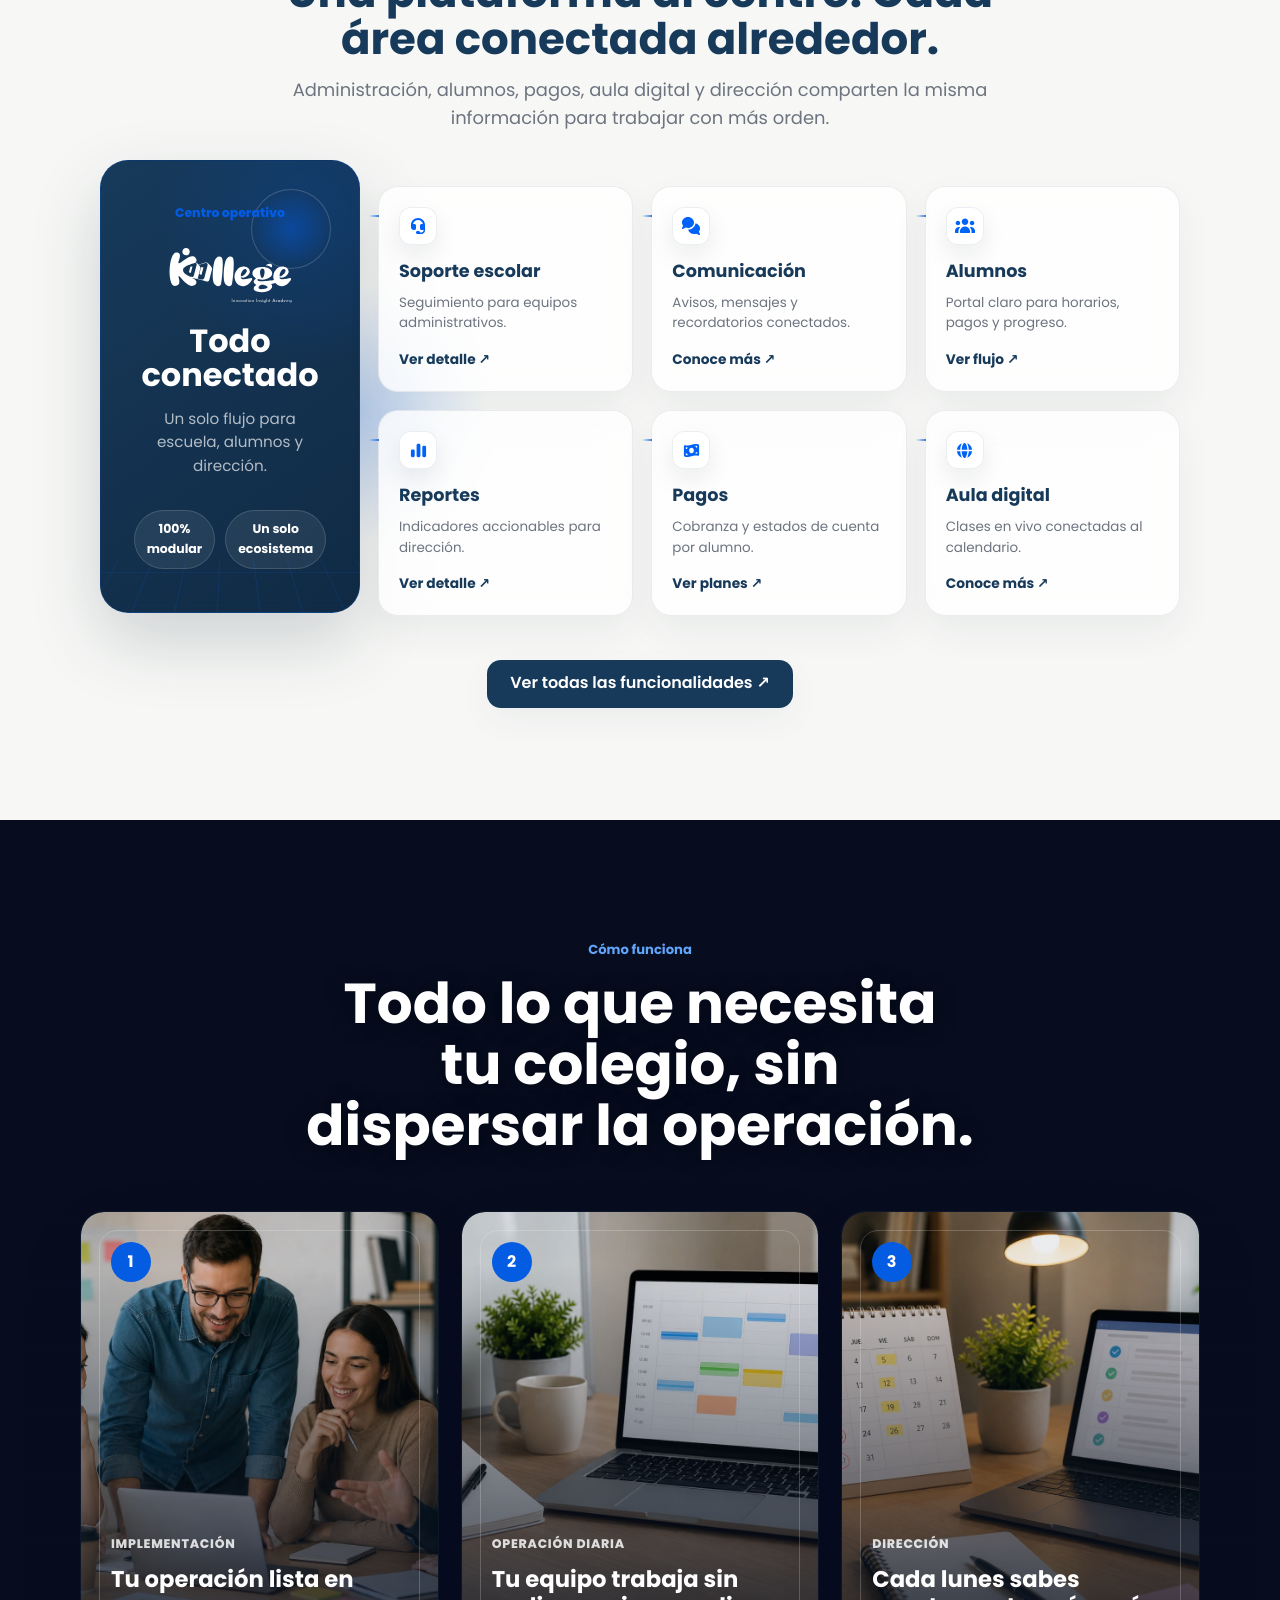
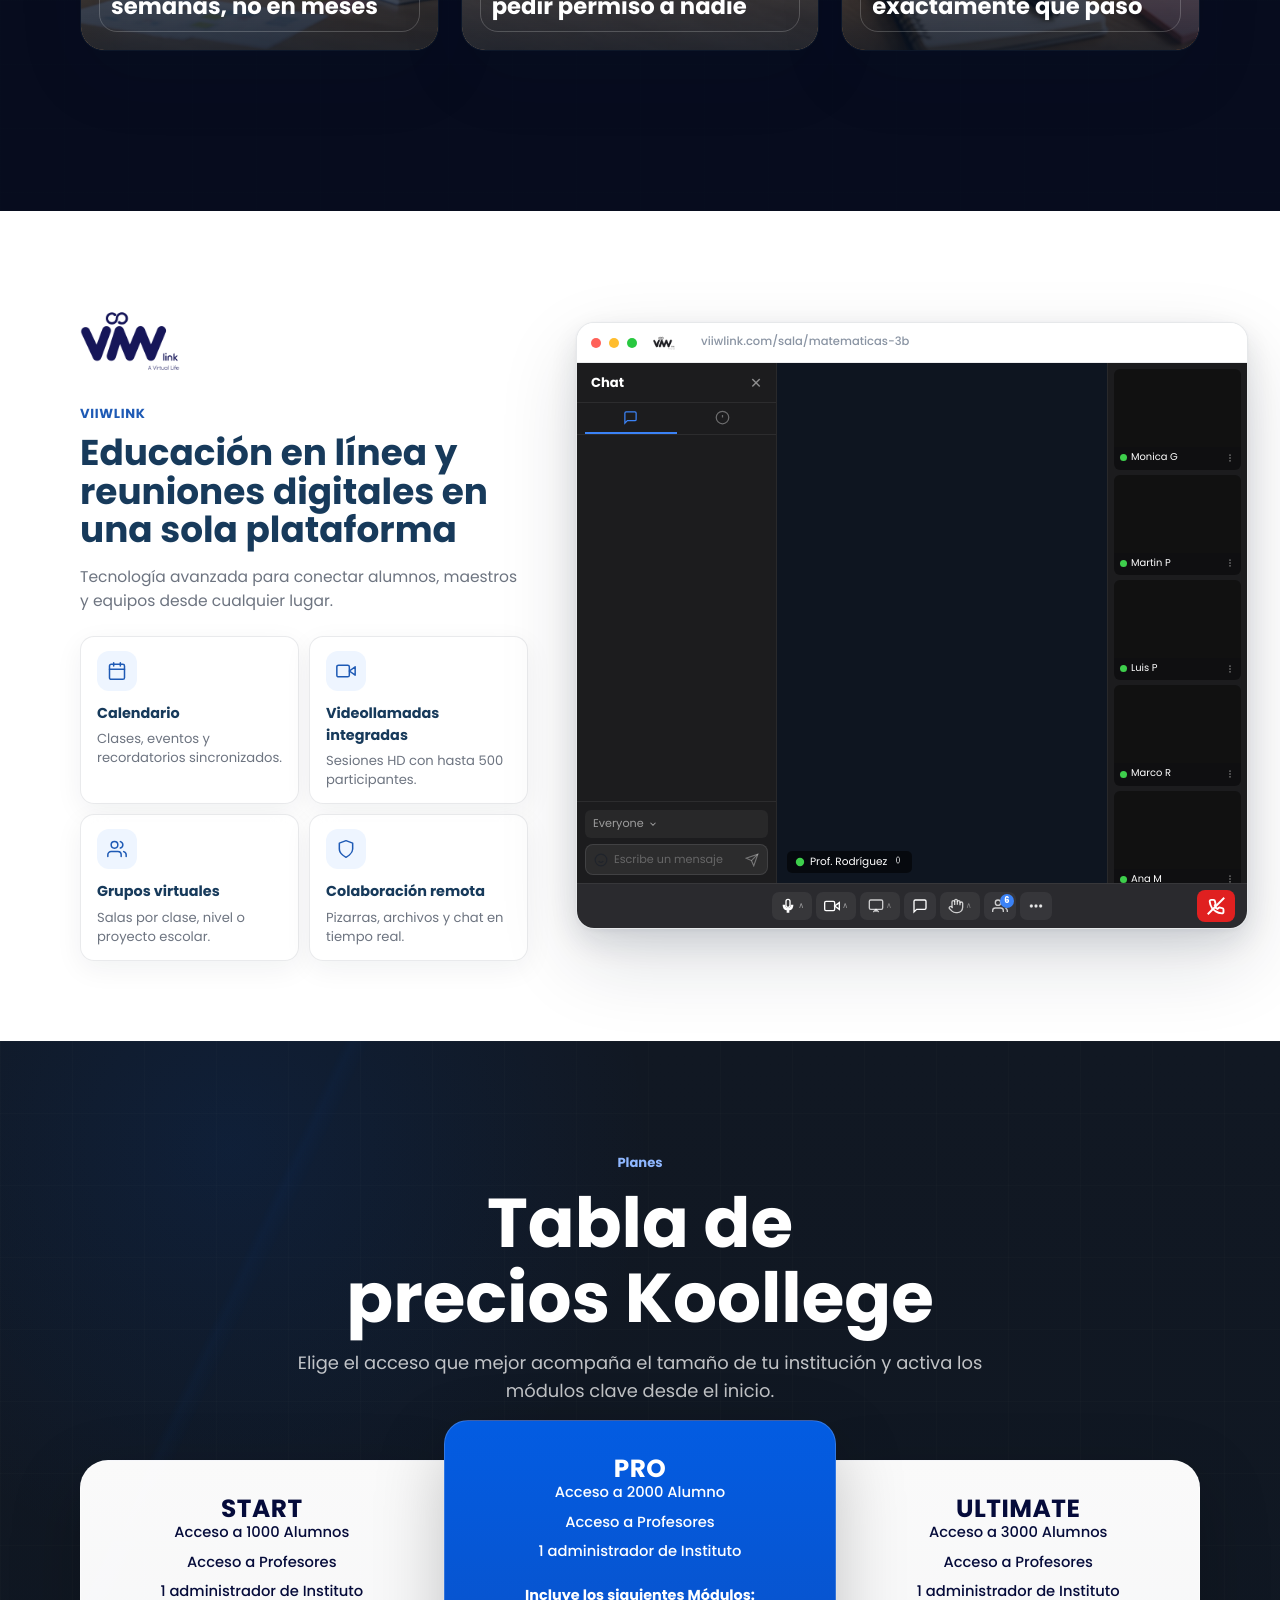
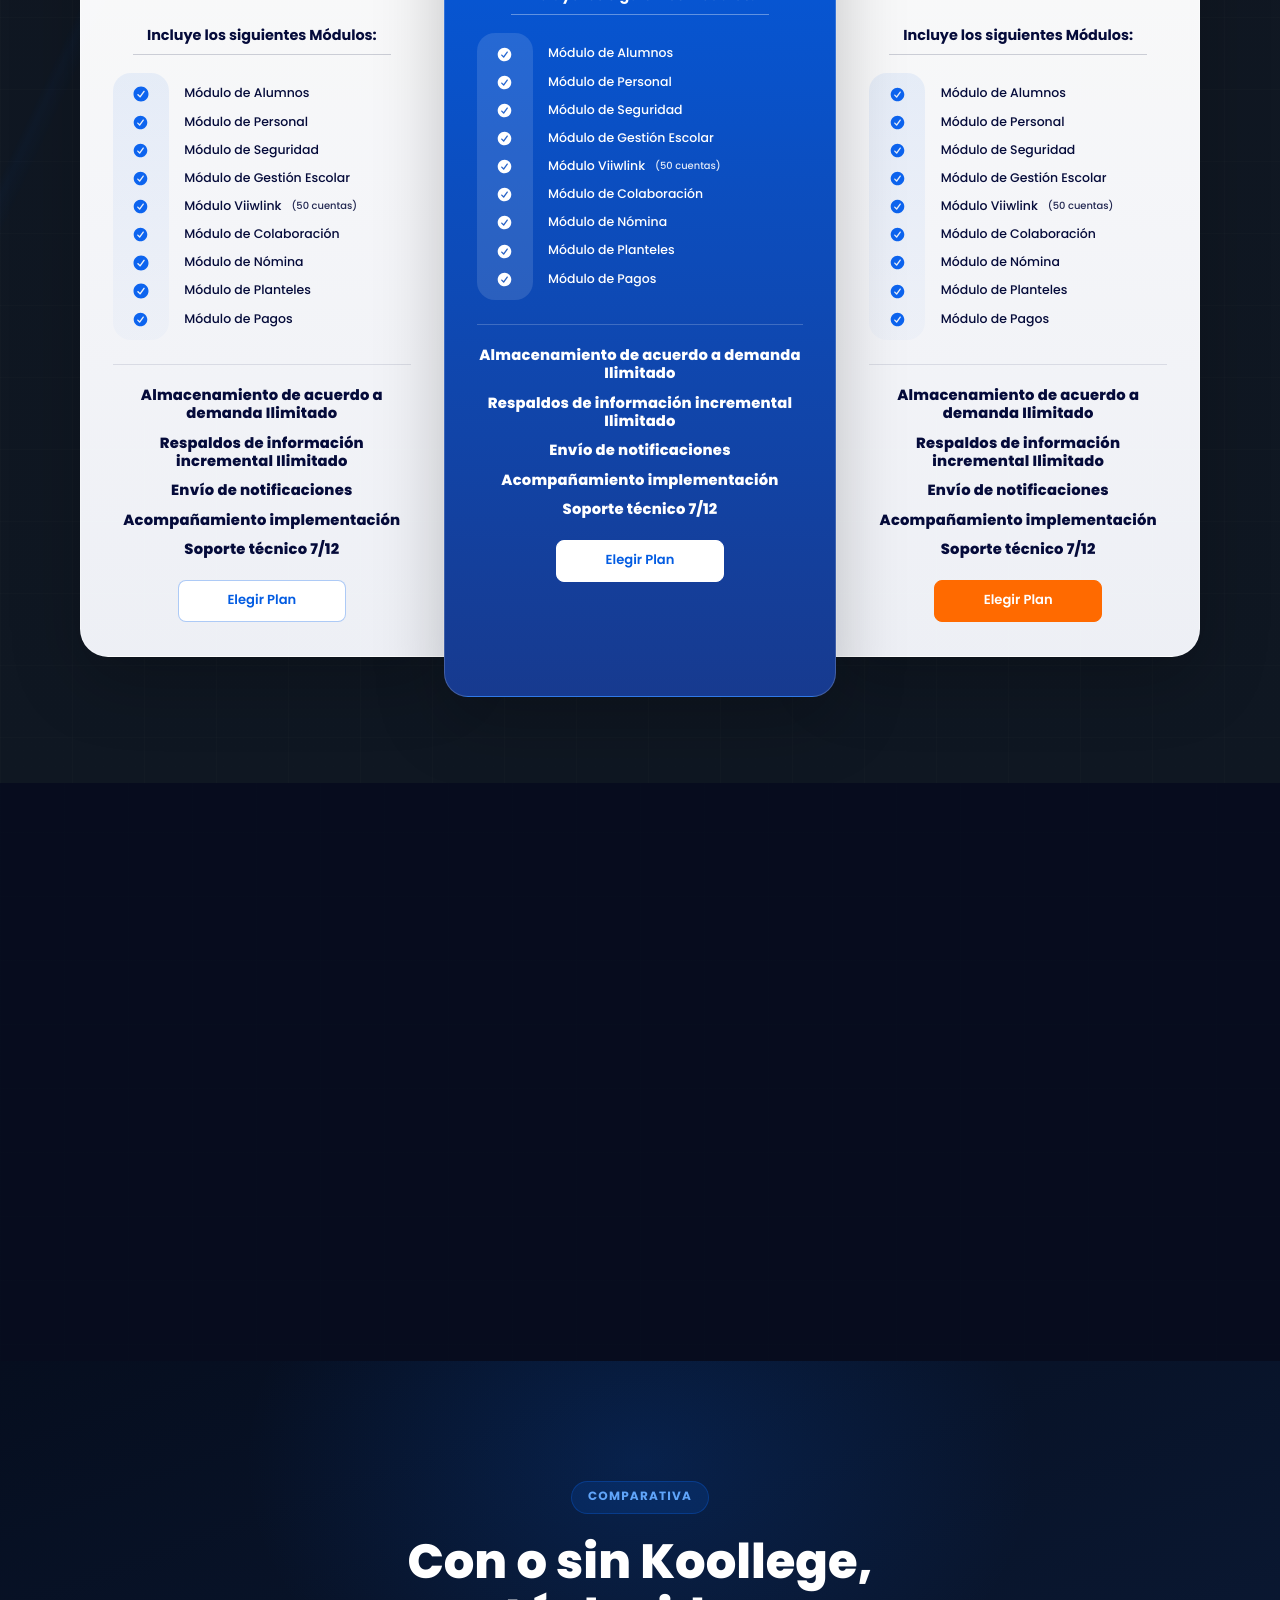
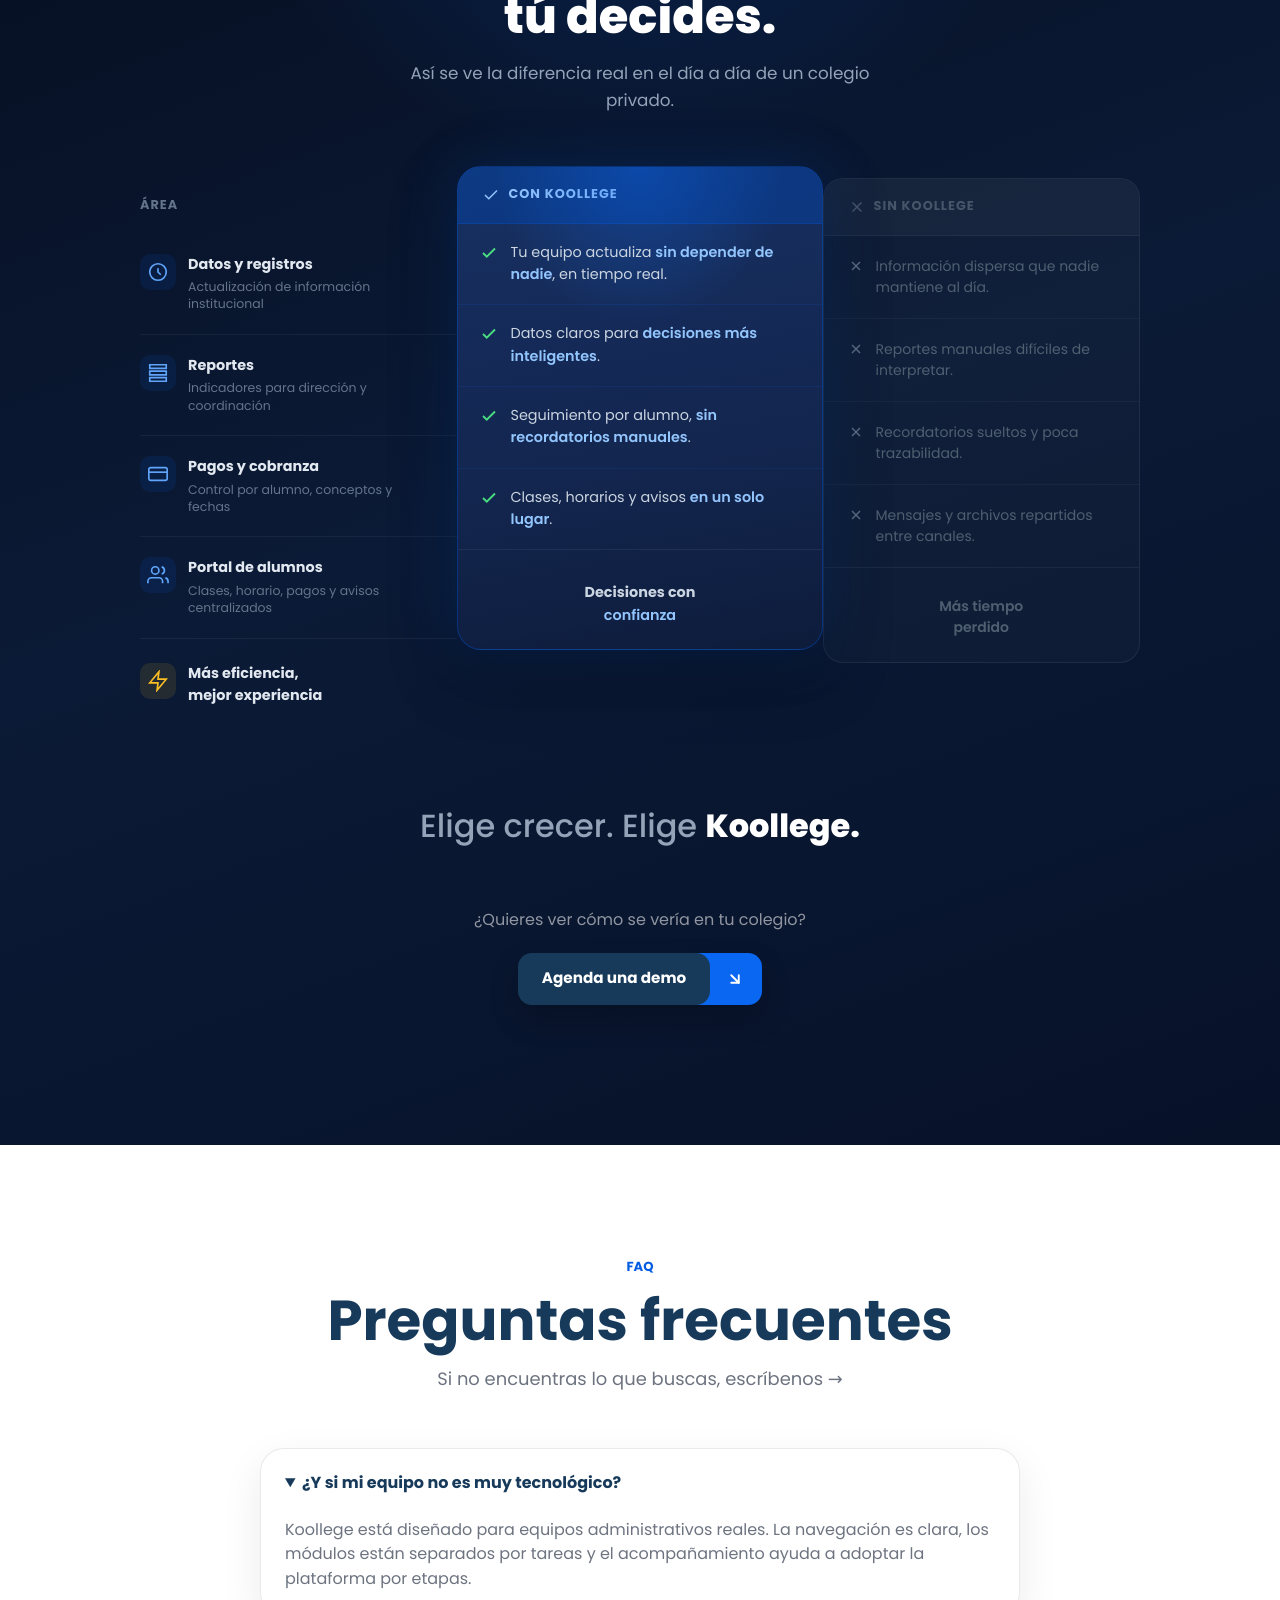
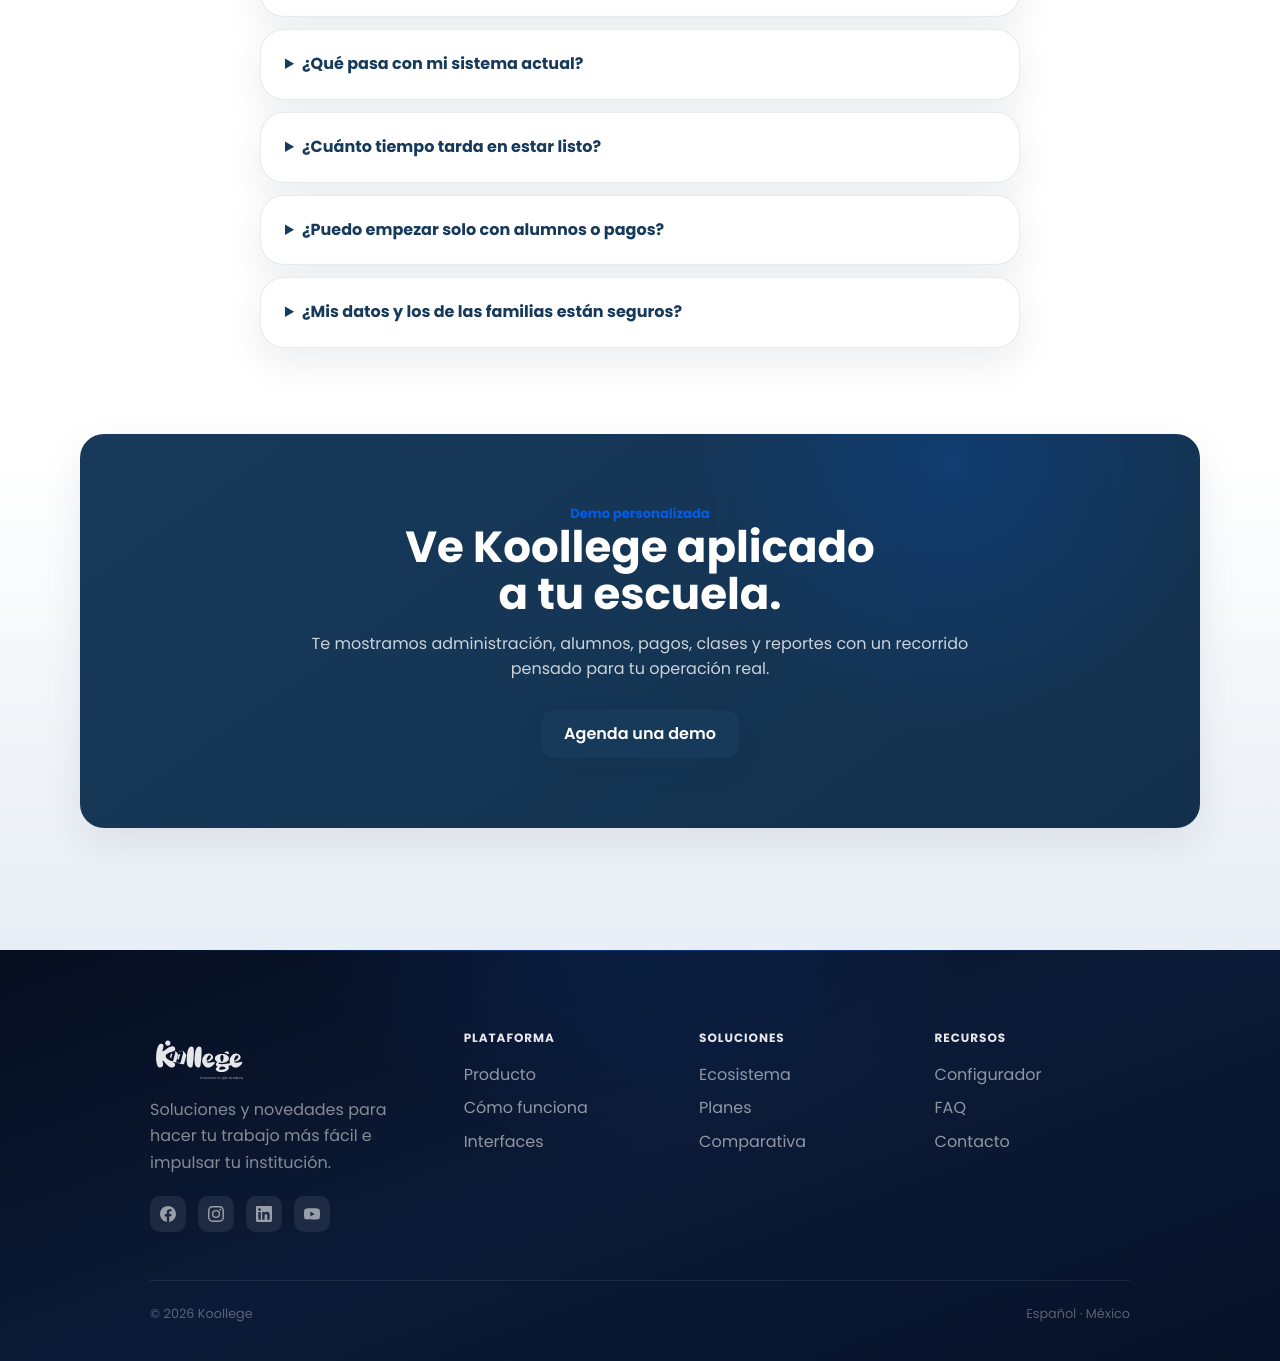
==== commit a5e0b5b5: "Fix mobile step cards: reemplaza flip 3D por fade en mobile, sin espejo" ====
--- a/koollege-web-onepage-glass-header-cards/index.html
+++ b/koollege-web-onepage-glass-header-cards/index.html
@@ -9,7 +9,7 @@
   <link rel="preconnect" href="https://fonts.gstatic.com" crossorigin>
   <link href="https://fonts.googleapis.com/css2?family=Poppins:wght@400;500;600;700;800;900&display=swap" rel="stylesheet">
   <link rel="preload" as="image" href="assets/img/bg-koo.webp" fetchpriority="high">
-  <link rel="stylesheet" href="assets/css/styles.css?v=20260625-icons">
+  <link rel="stylesheet" href="assets/css/styles.css?v=20260625-stepfix">
   <style>
     @media (max-width: 640px) {
       .sk-admin-console .sk-admin-module-grid { grid-template-columns: 1fr !important; gap: 10px !important; }
--- a/koollege-web-onepage-glass-header-cards/assets/css/styles.css
+++ b/koollege-web-onepage-glass-header-cards/assets/css/styles.css
@@ -7608,22 +7608,20 @@
    STEP CARDS — flip por tap en mobile (clase .is-flipped)
    ============================================================= */
 
-/* En touch devices activamos el flip vía clase JS en lugar de :hover */
-@media (hover: none) {
+/* En touch devices de escritorio (hover: none pero pantalla grande) — flip 3D normal */
+@media (hover: none) and (min-width: 769px) {
   .sk-step-card .step-card-inner {
     transform-style: preserve-3d !important;
     transition: transform .78s cubic-bezier(.2,.8,.2,1) !important;
   }
   .step-back { display: block !important; }
   .step-front { position: absolute !important; inset: 0 !important; }
-  /* Quitar el flip de :hover en touch — solo JS */
   .sk-step-card:hover .step-card-inner {
     transform: none !important;
   }
   .sk-step-card.is-flipped .step-card-inner {
     transform: rotateY(180deg) !important;
   }
-  /* Hint visual para que el usuario sepa que puede tocar */
   .sk-step-card::after {
     content: "Toca para ver más →";
     position: absolute;
@@ -7636,9 +7634,63 @@
     color: rgba(255,255,255,.55);
     pointer-events: none;
   }
-  .sk-step-card.is-flipped::after {
-    display: none;
-  }
+  .sk-step-card.is-flipped::after { display: none; }
+}
+
+/* En mobile (touch + pantalla pequeña) — fade sin 3D, sin espejo */
+@media (hover: none) and (max-width: 768px) {
+  /* Cancelar todo el 3D */
+  .sk-step-card,
+  .sk-step-card .step-card-inner {
+    transform-style: flat !important;
+    perspective: none !important;
+    transition: none !important;
+  }
+  .sk-step-card:hover .step-card-inner,
+  .sk-step-card.is-flipped .step-card-inner {
+    transform: none !important;
+  }
+
+  /* Ambas caras: cancelar backface y rotación propia de .step-back */
+  .step-face {
+    position: relative !important;
+    inset: auto !important;
+    backface-visibility: visible !important;
+    -webkit-backface-visibility: visible !important;
+    transform: none !important;
+    width: 100% !important;
+  }
+
+  /* Por defecto: mostrar frente, ocultar reverso */
+  .step-back {
+    display: none !important;
+  }
+  .step-front {
+    display: flex !important;
+  }
+
+  /* Al flippear: ocultar frente, mostrar reverso */
+  .sk-step-card.is-flipped .step-front {
+    display: none !important;
+  }
+  .sk-step-card.is-flipped .step-back {
+    display: flex !important;
+  }
+
+  /* Hint visual */
+  .sk-step-card::after {
+    content: "Toca para ver más →";
+    position: absolute;
+    bottom: 10px;
+    right: 14px;
+    z-index: 10;
+    font-size: .65rem;
+    font-weight: 700;
+    letter-spacing: .04em;
+    color: rgba(255,255,255,.55);
+    pointer-events: none;
+  }
+  .sk-step-card.is-flipped::after { display: none; }
 }
 
 
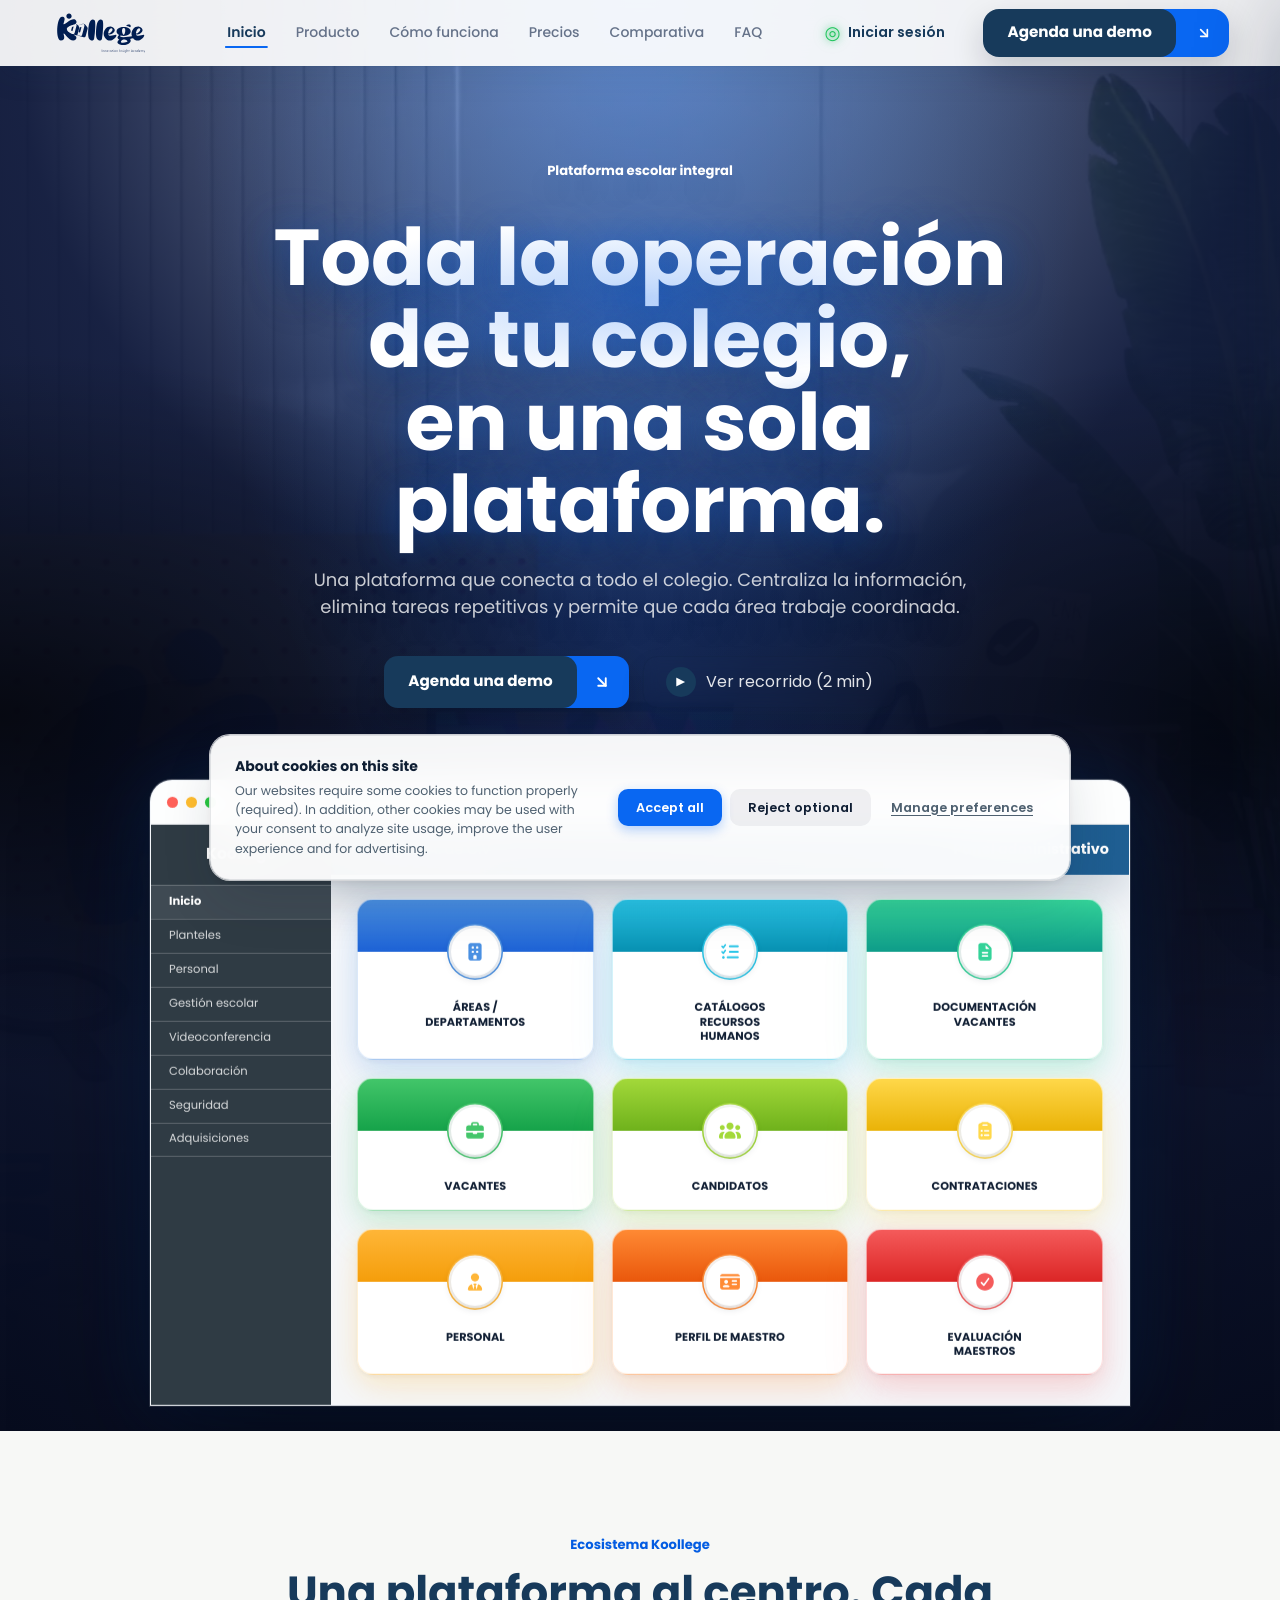
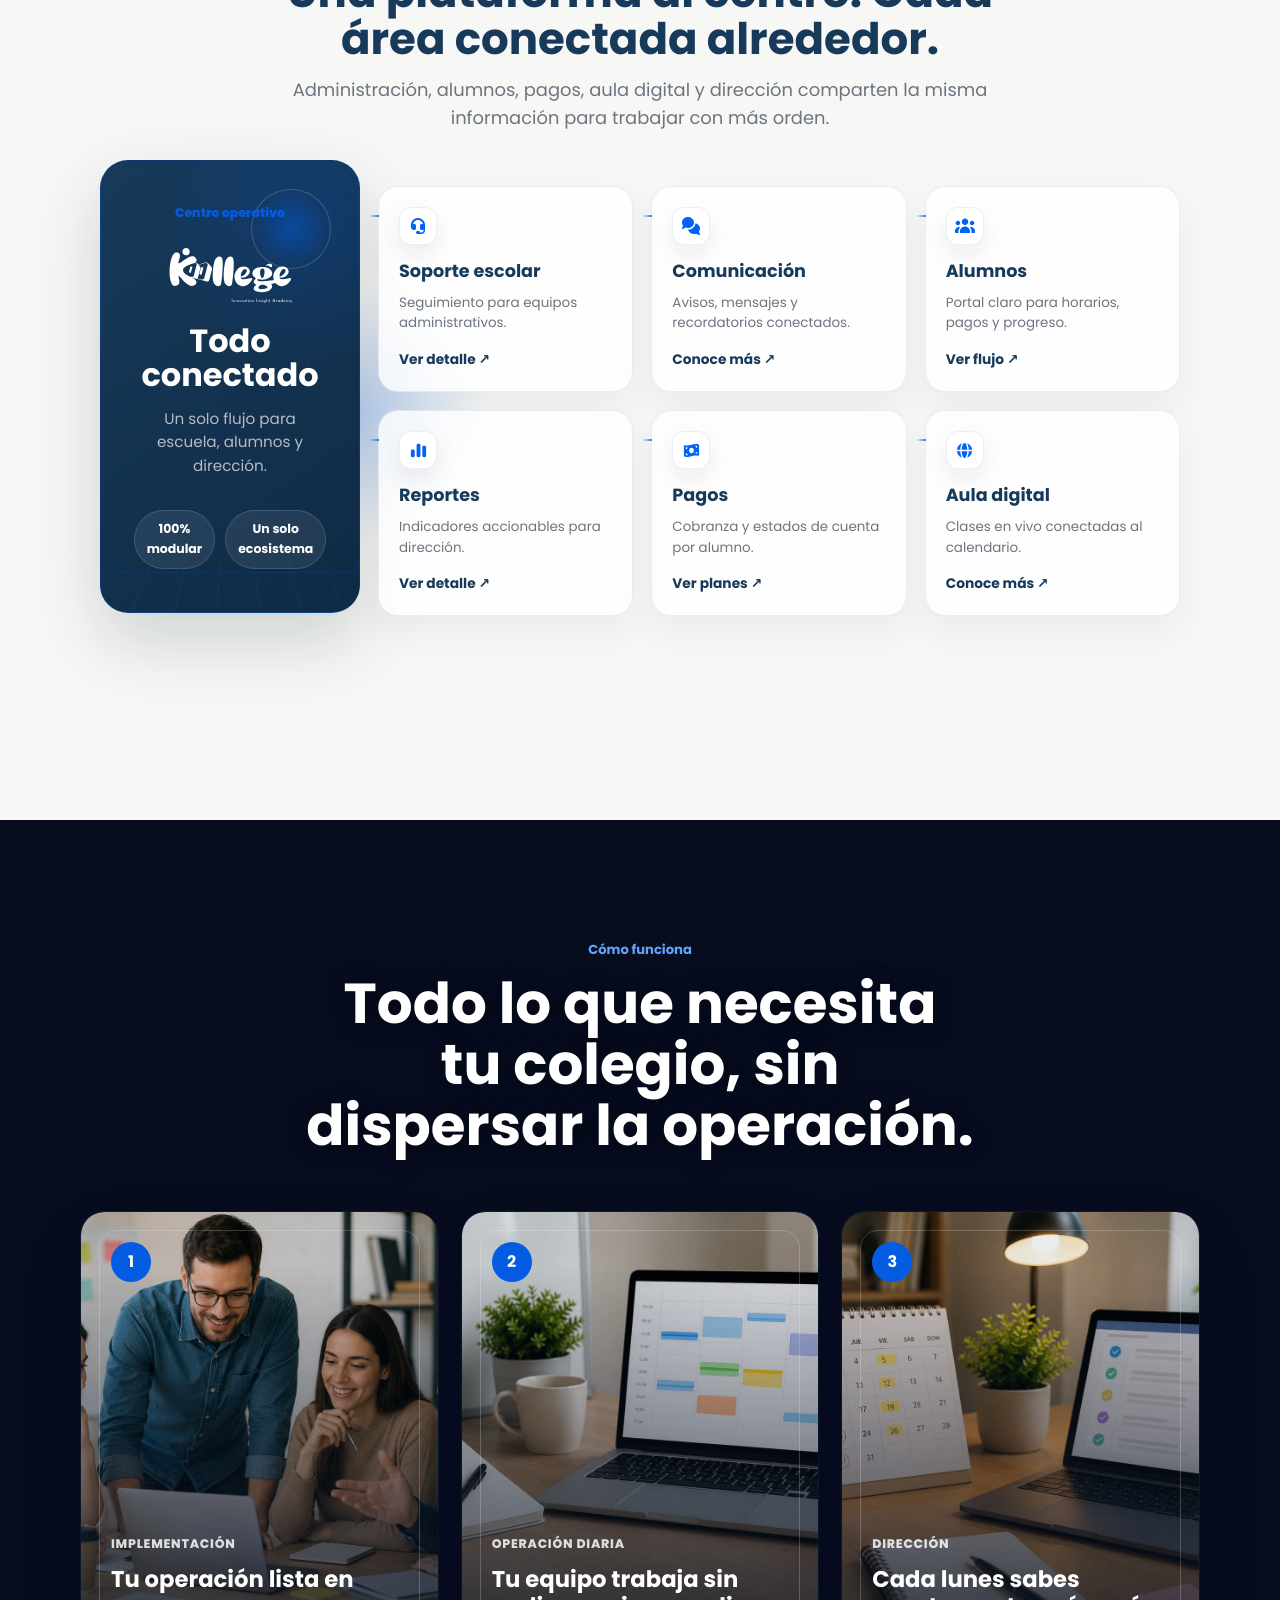
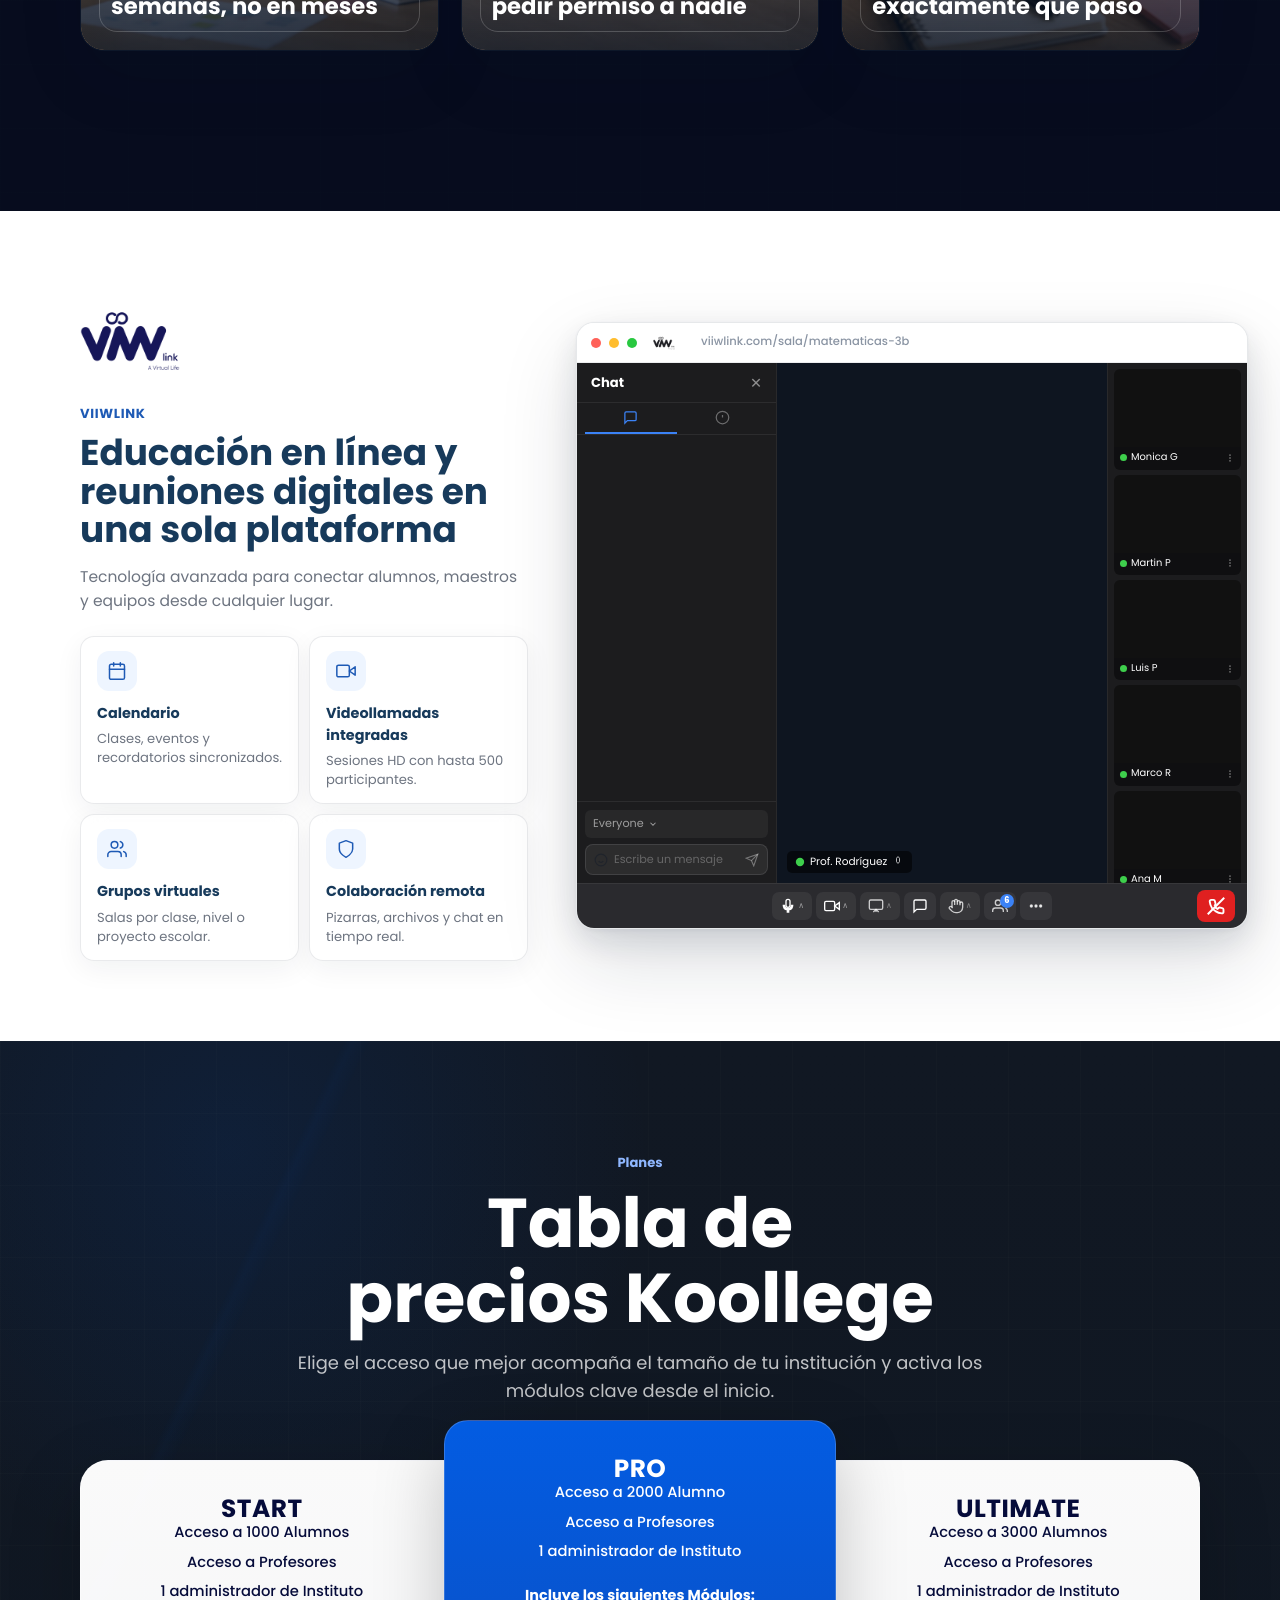
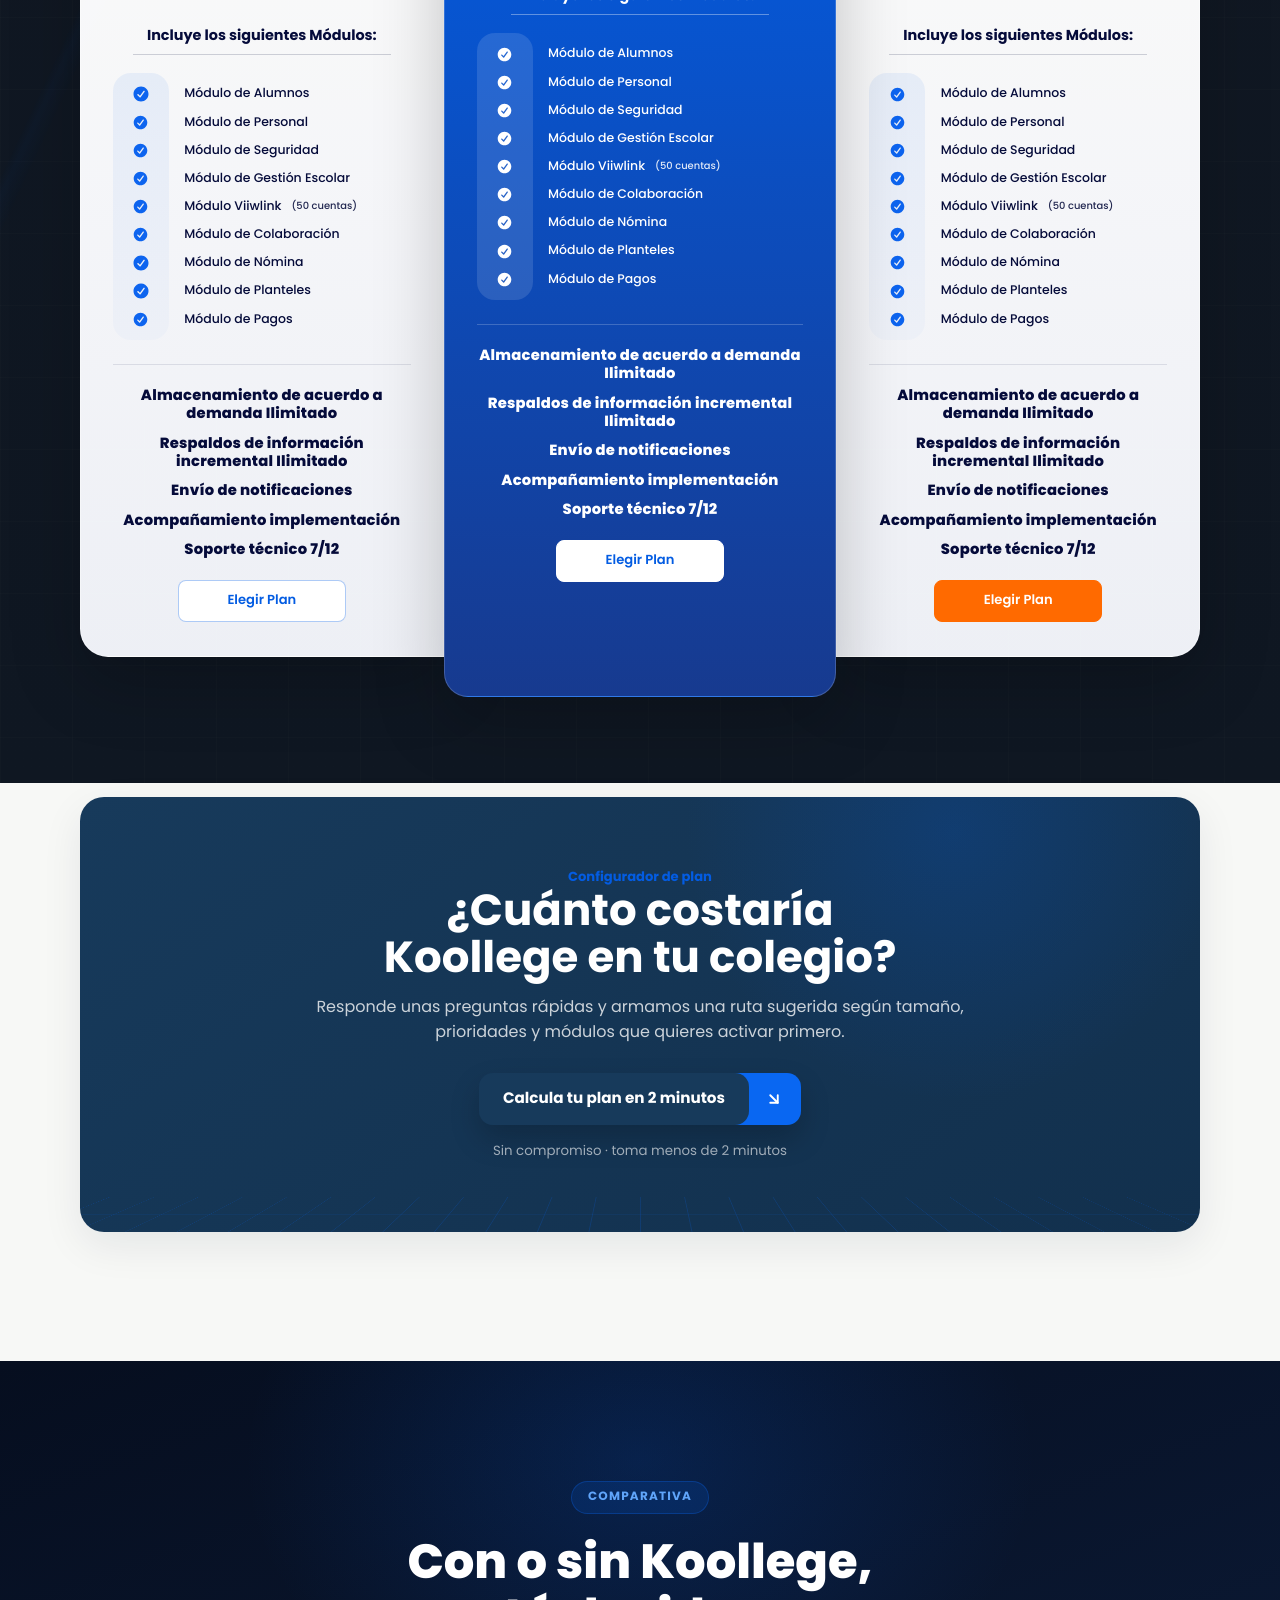
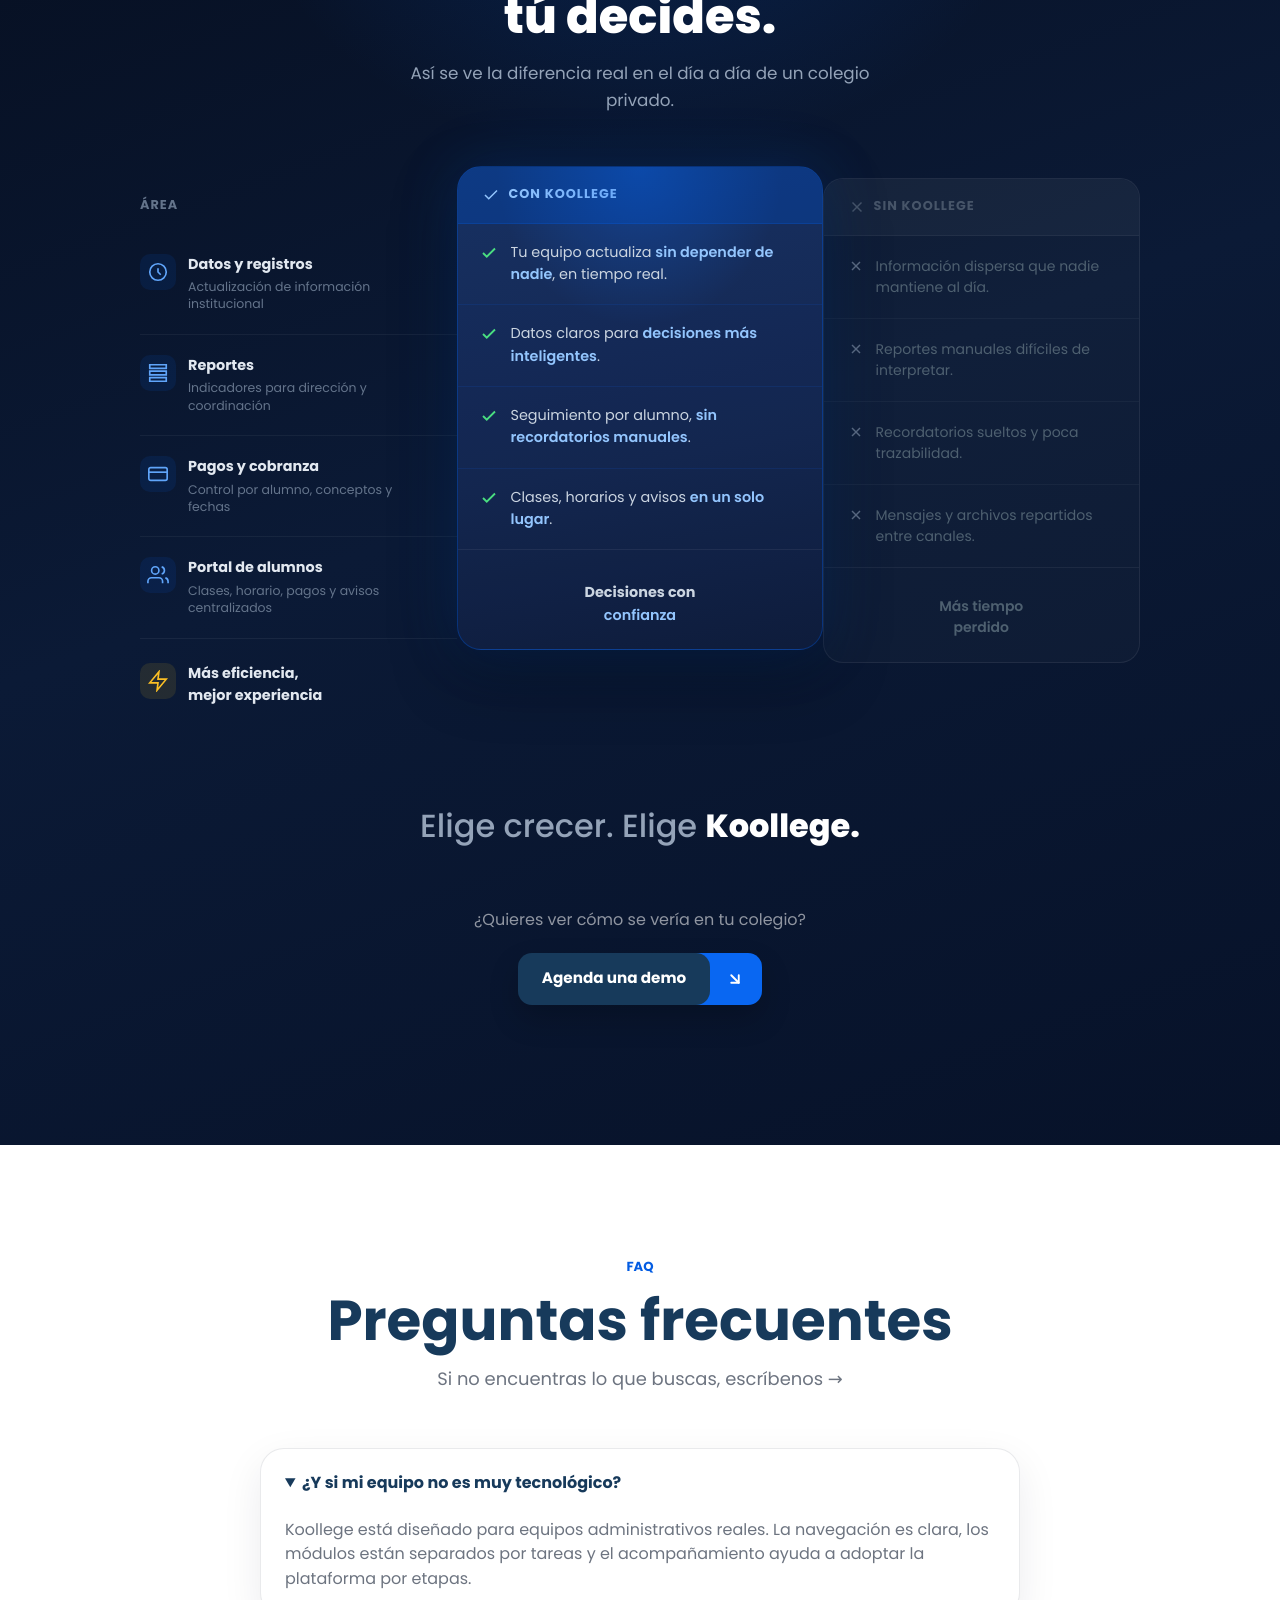
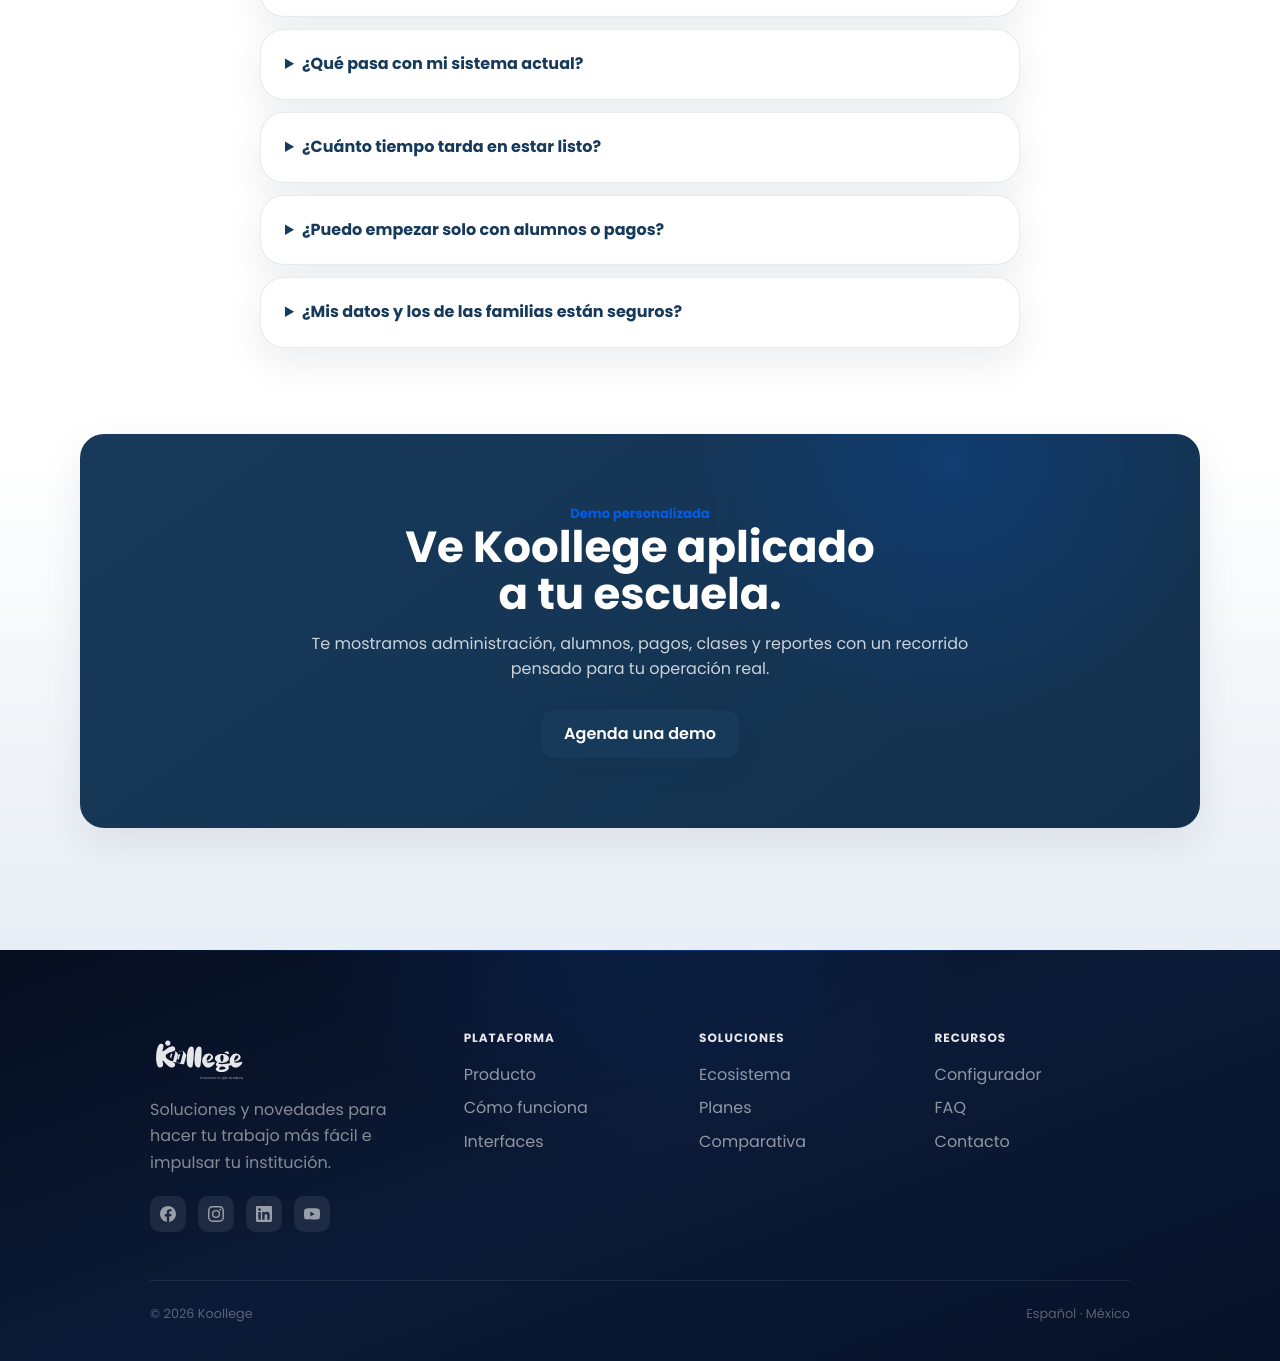
==== commit 9bbb5813: "Fix mobile login: agrega defer al script para que sheet/backdrop existan en DOM" ====
--- a/koollege-web-onepage-glass-header-cards/index.html
+++ b/koollege-web-onepage-glass-header-cards/index.html
@@ -754,7 +754,7 @@
     </div>
   </div>
 
-  <script src="assets/js/main.js?v=20260623-precision-polish"></script>
+  <script src="assets/js/main.js?v=20260623-precision-polish" defer></script>
   <script>
   /* ===== COMPARATIVA MICROINTERACCIONES ===== */
   (function () {
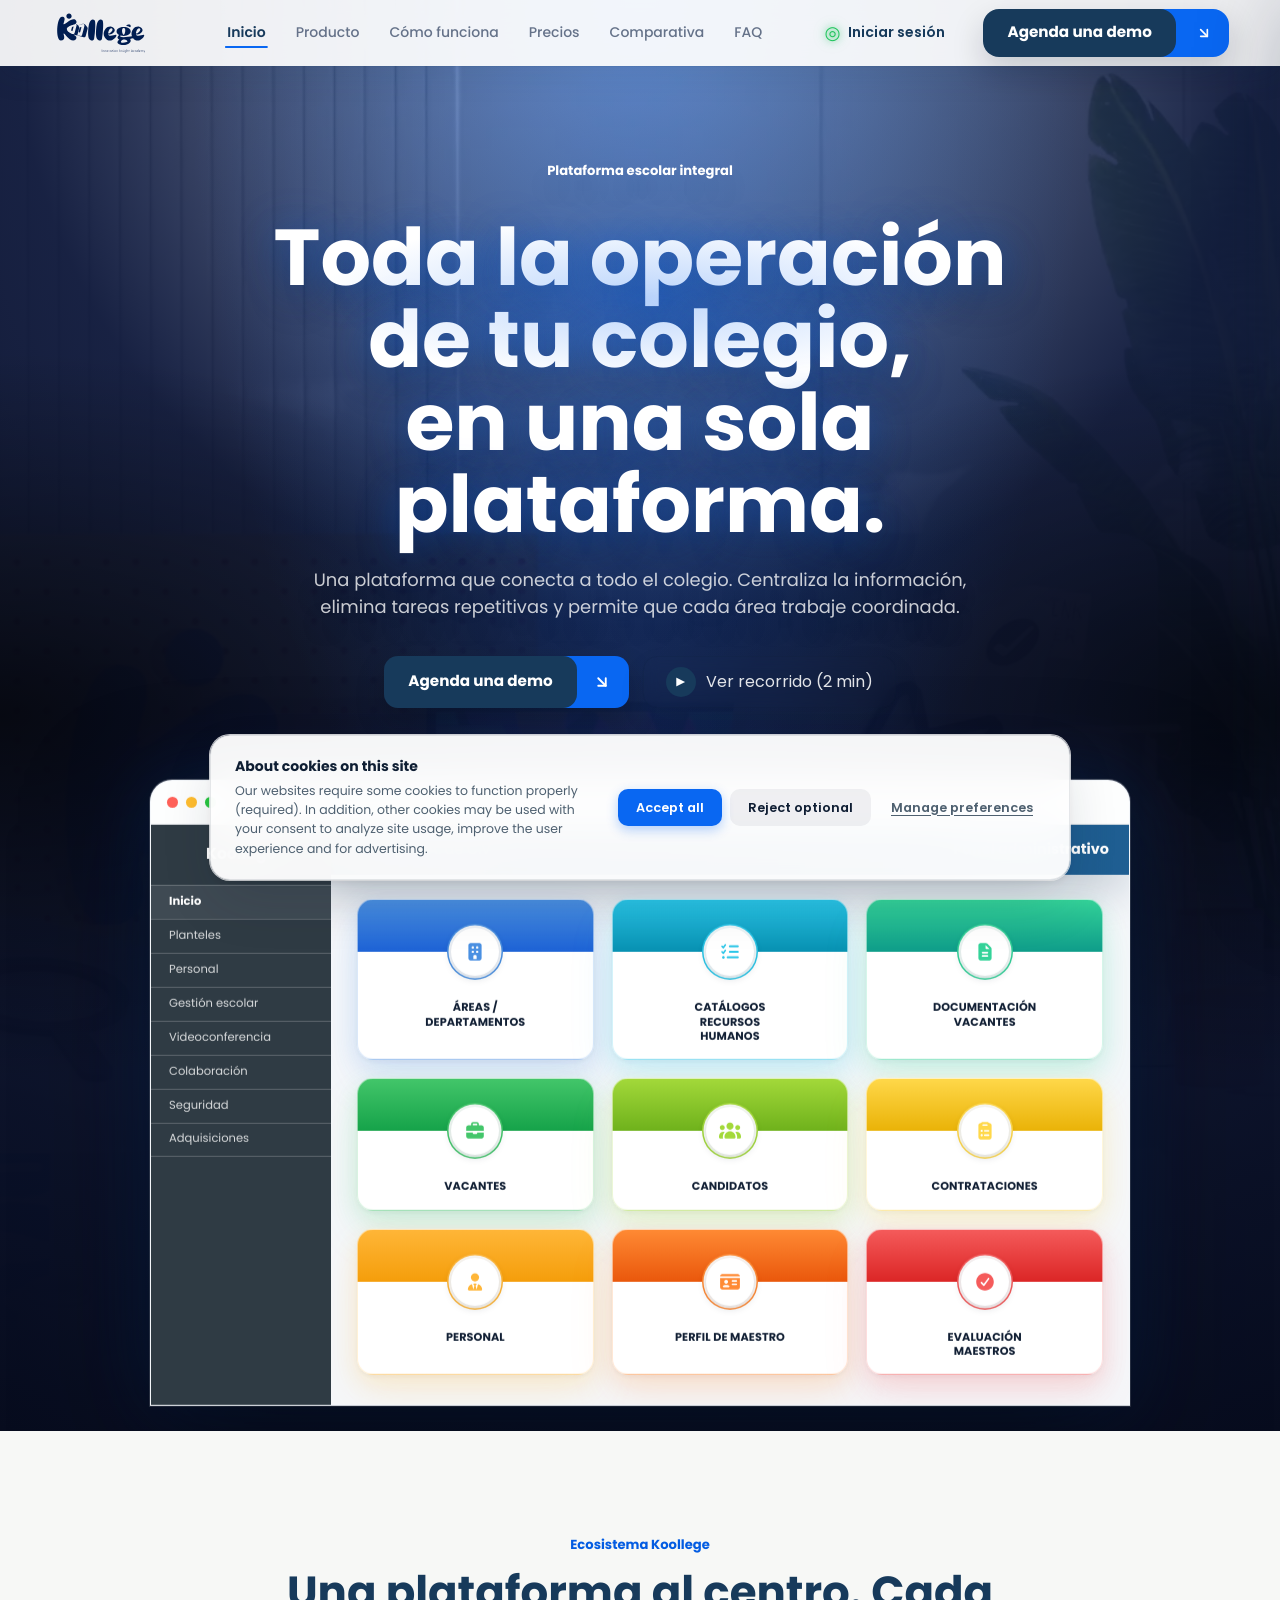
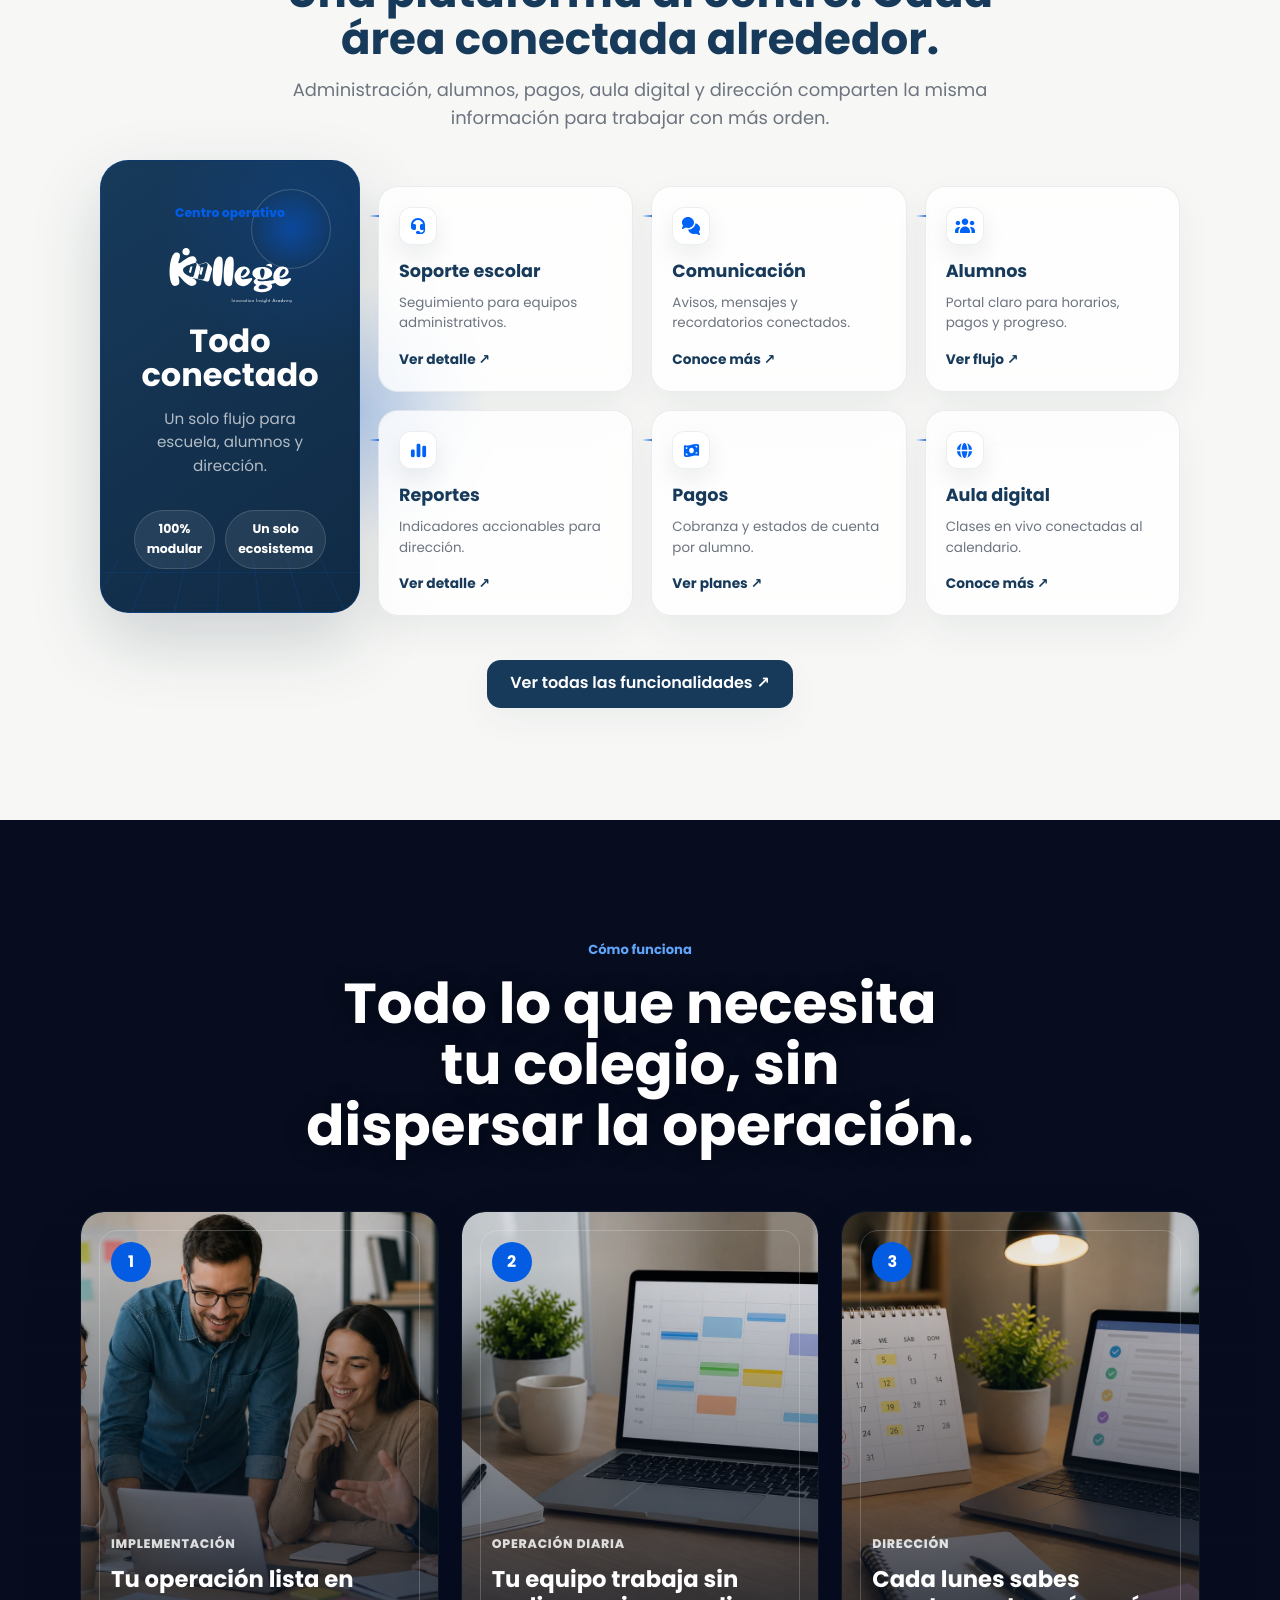
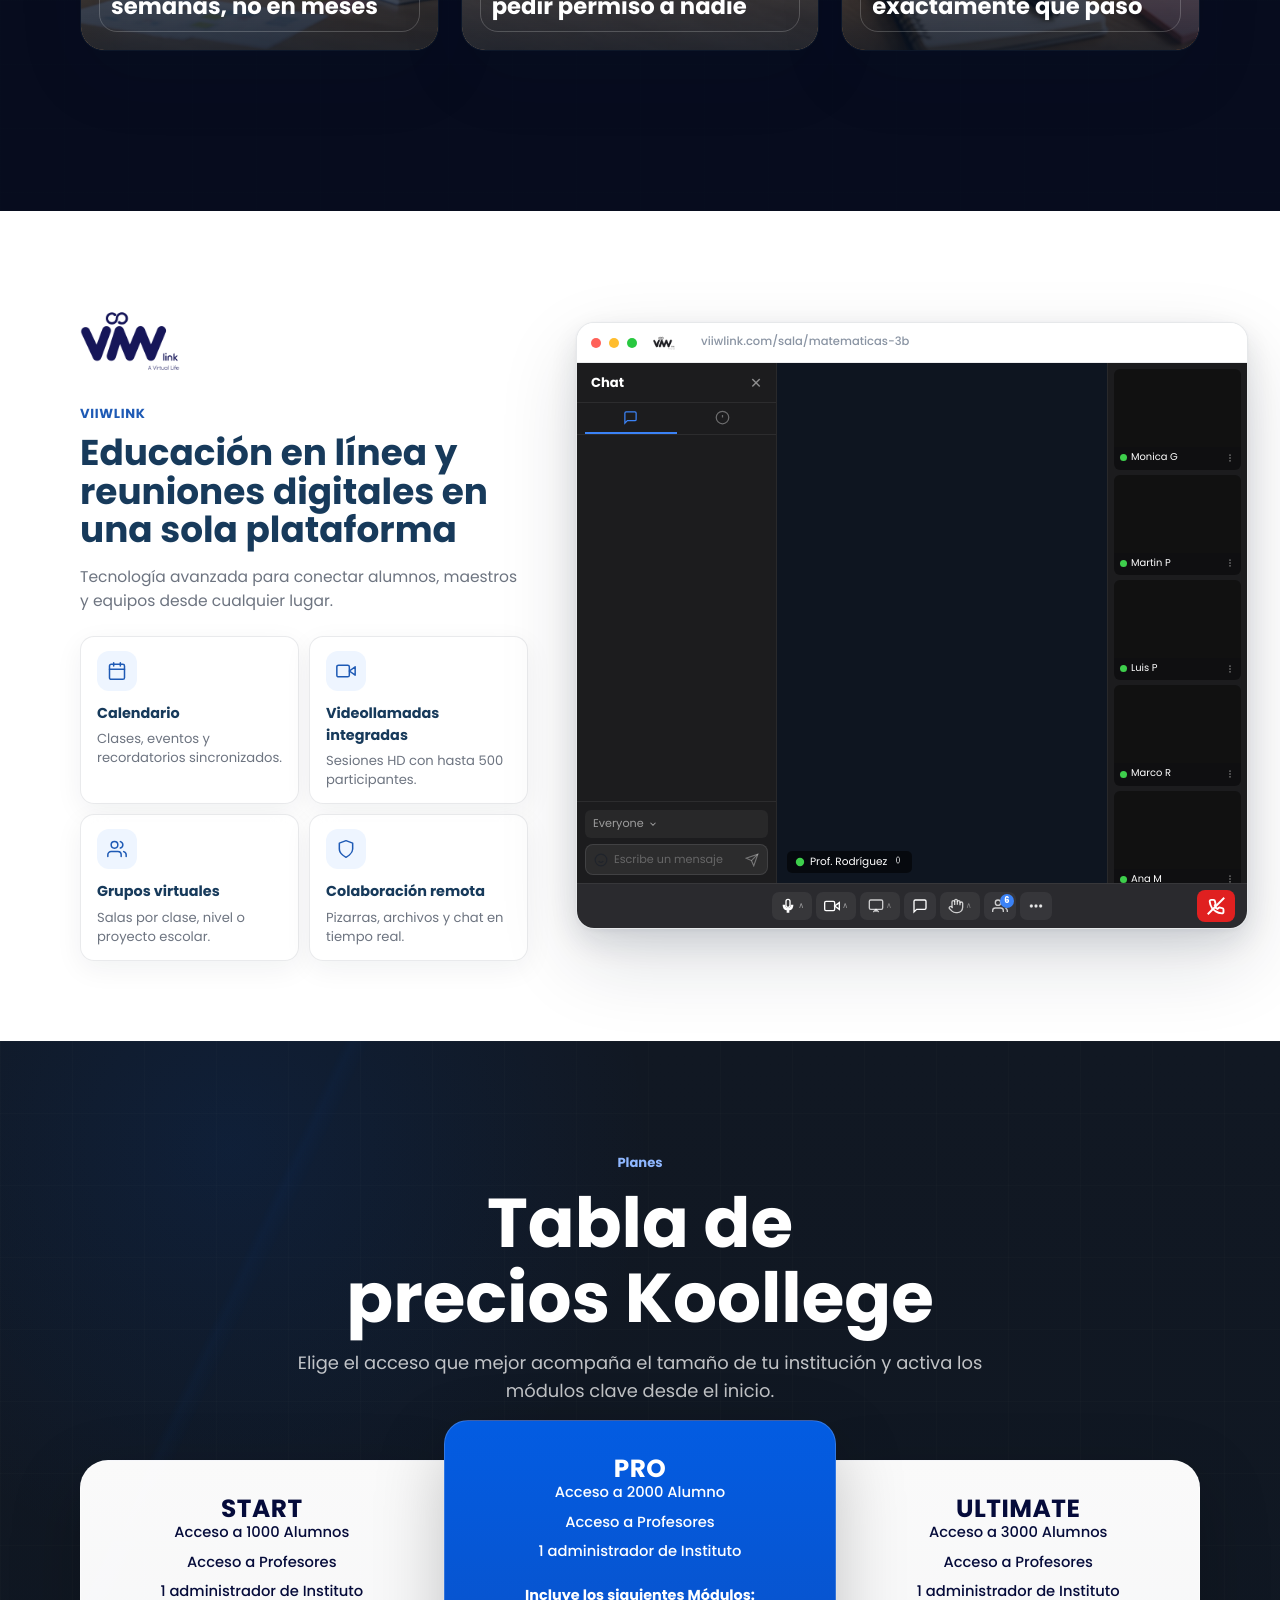
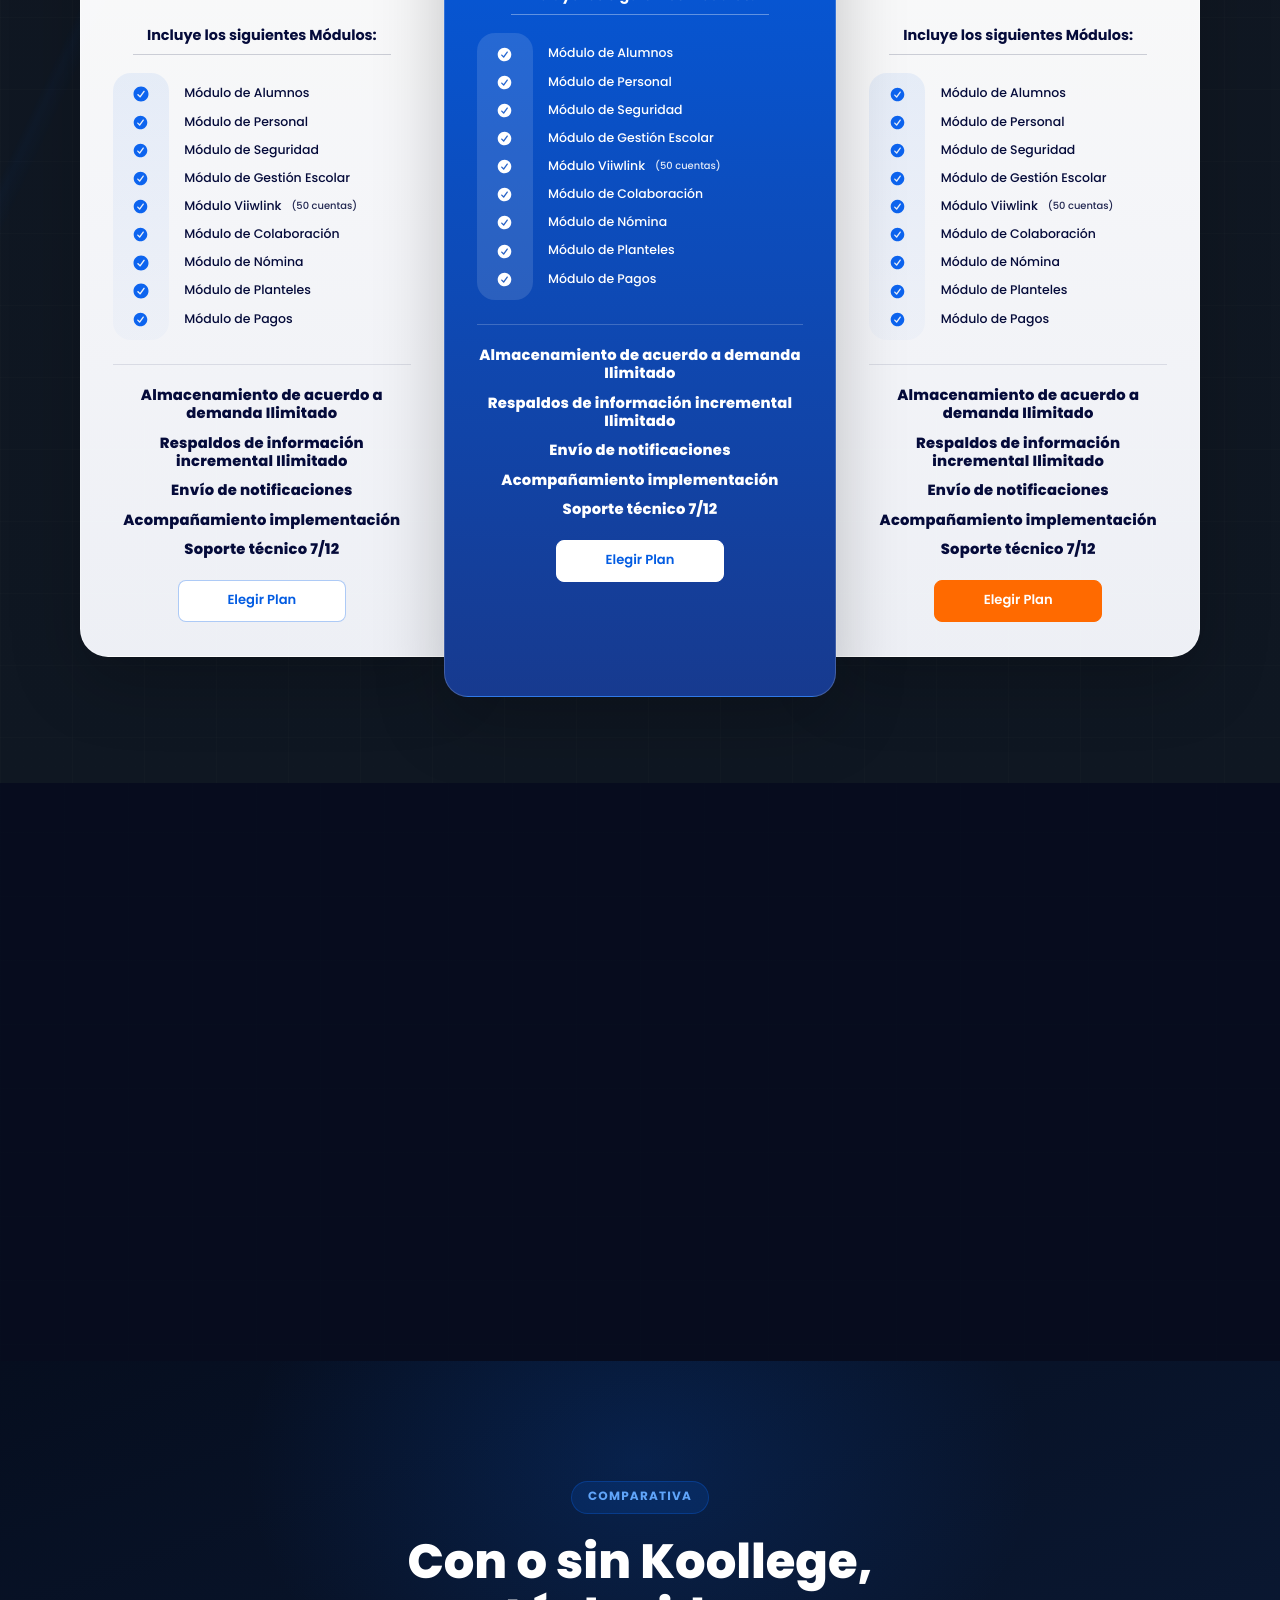
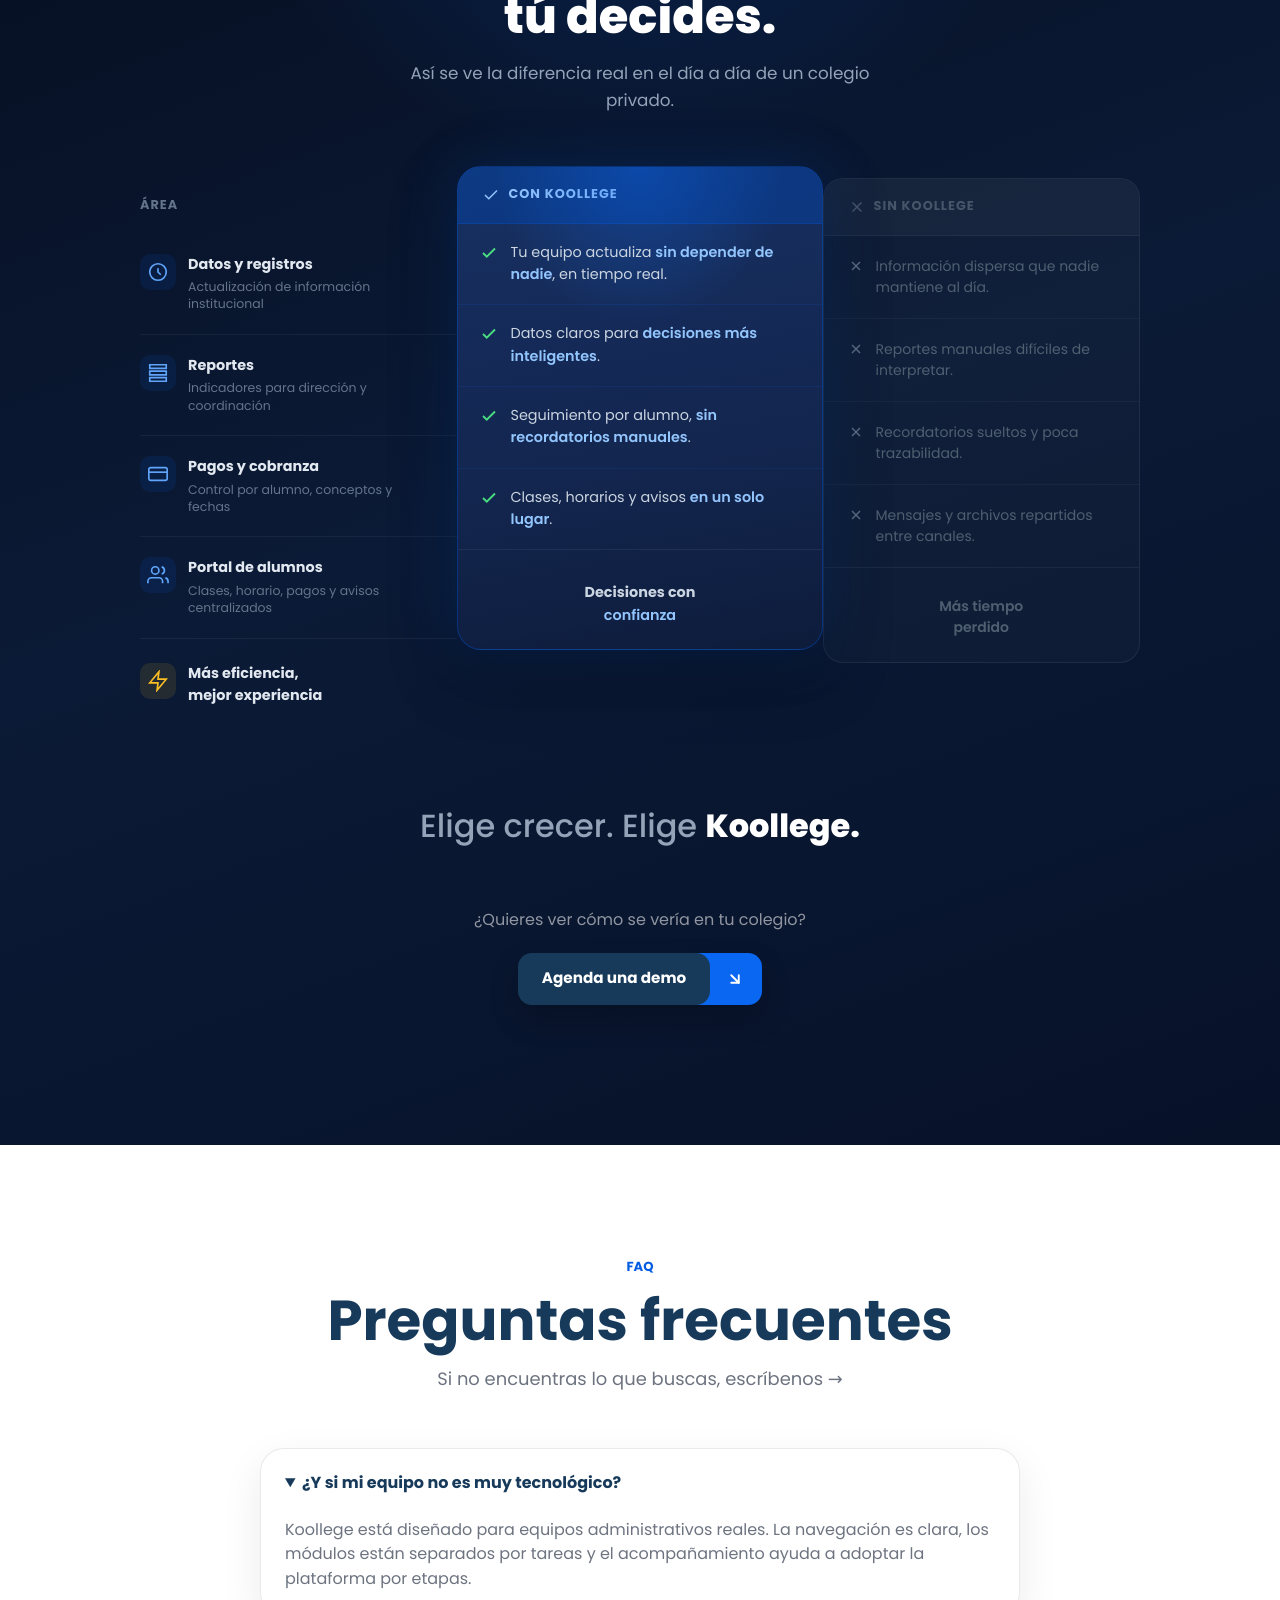
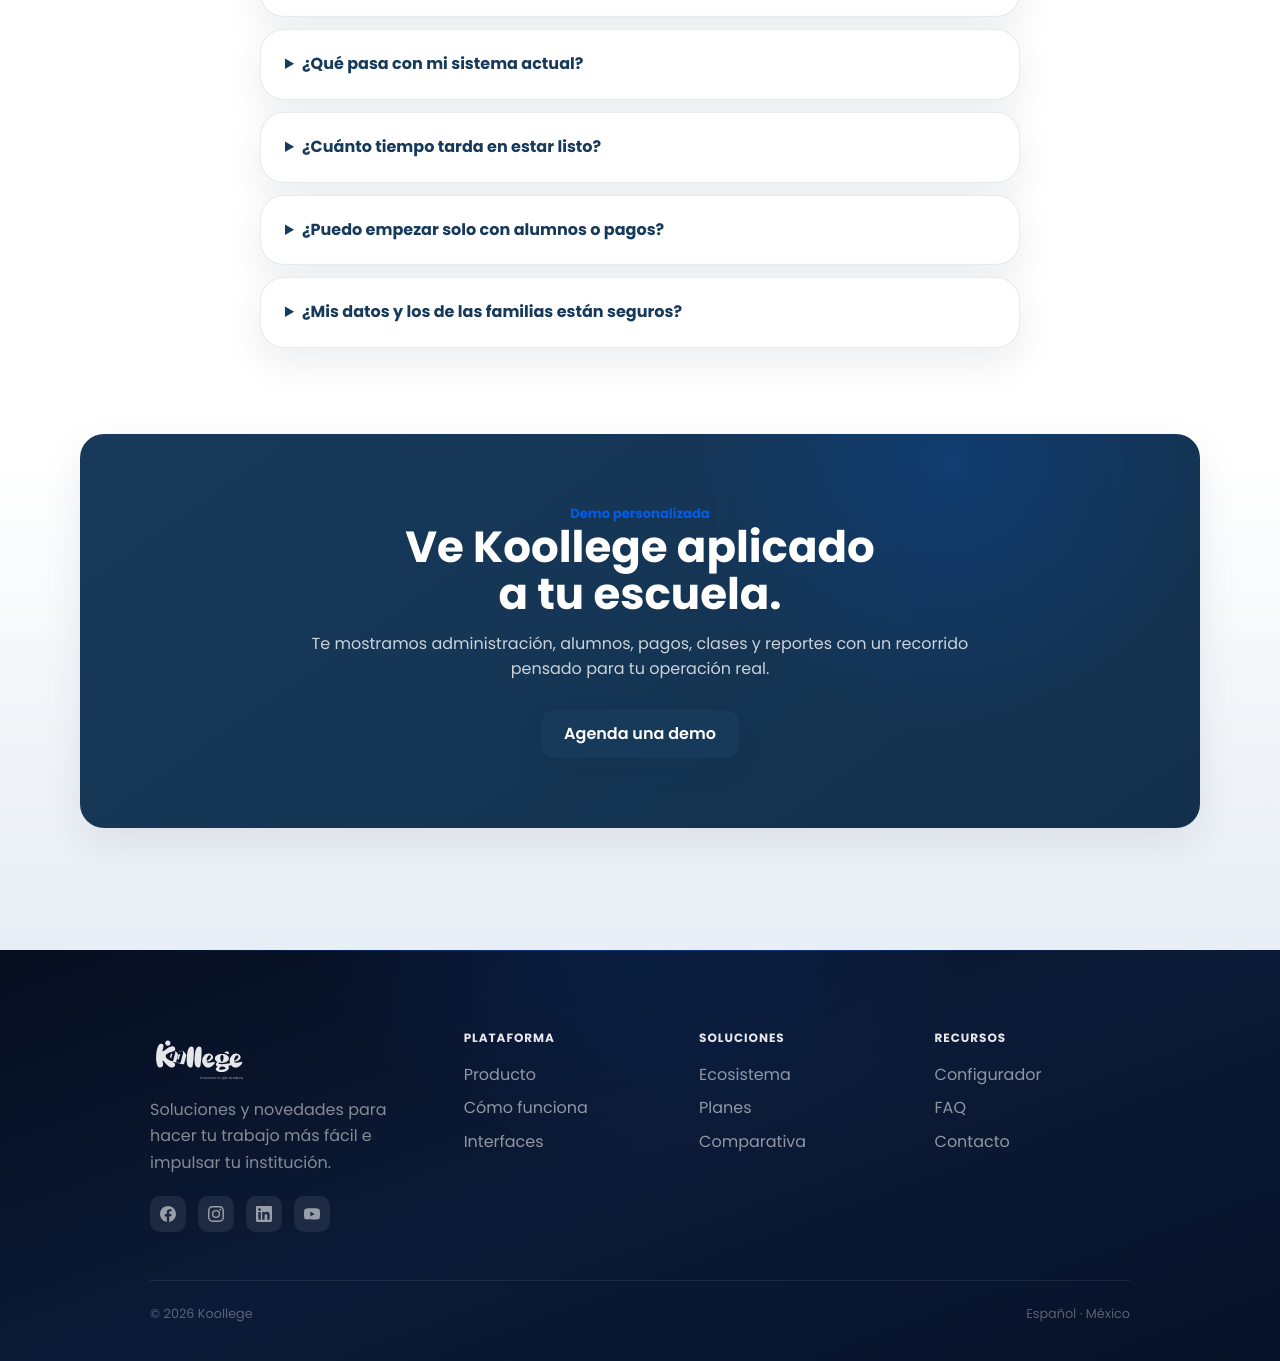
==== commit 71bb766e: "feat(viiwlink): add horizontal participant strip for mobile Shows 3 participant thumbnails (Monica G" ====
--- a/koollege-web-onepage-glass-header-cards/index.html
+++ b/koollege-web-onepage-glass-header-cards/index.html
@@ -9,7 +9,7 @@
   <link rel="preconnect" href="https://fonts.gstatic.com" crossorigin>
   <link href="https://fonts.googleapis.com/css2?family=Poppins:wght@400;500;600;700;800;900&display=swap" rel="stylesheet">
   <link rel="preload" as="image" href="assets/img/bg-koo.webp" fetchpriority="high">
-  <link rel="stylesheet" href="assets/css/styles.css?v=20260625-stepfix">
+  <link rel="stylesheet" href="assets/css/styles.css?v=20260625-mobilestrip">
   <style>
     @media (max-width: 640px) {
       .sk-admin-console .sk-admin-module-grid { grid-template-columns: 1fr !important; gap: 10px !important; }
@@ -364,6 +364,23 @@
 
             </div>
 
+            <!-- Tira de participantes — solo visible en mobile -->
+            <div class="sk-vl-mobile-strip" aria-hidden="true">
+              <div class="sk-vl-ms-thumb">
+                <div class="sk-vl-ms-video"><video data-src="assets/video/01.mp4" preload="none" muted loop playsinline></video></div>
+                <div class="sk-vl-ms-info"><span class="sk-vl-ms-dot"></span><span class="sk-vl-ms-name">Monica G</span></div>
+              </div>
+              <div class="sk-vl-ms-thumb">
+                <div class="sk-vl-ms-video"><video data-src="assets/video/04.mp4" preload="none" muted loop playsinline></video></div>
+                <div class="sk-vl-ms-info"><span class="sk-vl-ms-dot"></span><span class="sk-vl-ms-name">Martin P</span></div>
+              </div>
+              <div class="sk-vl-ms-thumb">
+                <div class="sk-vl-ms-video"><video data-src="assets/video/03.mp4" preload="none" muted loop playsinline></video></div>
+                <div class="sk-vl-ms-info"><span class="sk-vl-ms-dot"></span><span class="sk-vl-ms-name">Luis P</span></div>
+              </div>
+              <div class="sk-vl-ms-more">+2</div>
+            </div>
+
             <!-- Barra inferior de controles (igual que referencia) -->
             <div class="sk-vl-controls-bar">
               <div class="sk-vl-ctrl-group">
--- a/koollege-web-onepage-glass-header-cards/assets/css/styles.css
+++ b/koollege-web-onepage-glass-header-cards/assets/css/styles.css
@@ -7484,6 +7484,75 @@
     height: 280px !important;
   }
   .sk-vl-participants-panel { display: none !important; }
+
+  /* ── Tira de participantes mobile ── */
+  .sk-vl-mobile-strip {
+    display: flex !important;
+    flex-direction: row;
+    align-items: center;
+    gap: 7px;
+    padding: 6px 10px;
+    background: #111827;
+    overflow: hidden;
+  }
+  .sk-vl-ms-thumb {
+    flex: 0 0 auto;
+    display: flex;
+    flex-direction: column;
+    border-radius: 10px;
+    overflow: hidden;
+    background: #1e293b;
+    width: 76px;
+  }
+  .sk-vl-ms-video {
+    width: 76px;
+    height: 54px;
+    overflow: hidden;
+    background: #0f172a;
+  }
+  .sk-vl-ms-video video {
+    width: 100%;
+    height: 100%;
+    object-fit: cover;
+    display: block;
+  }
+  .sk-vl-ms-info {
+    display: flex;
+    align-items: center;
+    gap: 4px;
+    padding: 3px 5px 4px;
+    background: rgba(0,0,0,.45);
+  }
+  .sk-vl-ms-dot {
+    width: 6px;
+    height: 6px;
+    border-radius: 50%;
+    background: #22c55e;
+    flex-shrink: 0;
+  }
+  .sk-vl-ms-name {
+    font-size: .6rem;
+    font-weight: 600;
+    color: #e2e8f0;
+    white-space: nowrap;
+    overflow: hidden;
+    text-overflow: ellipsis;
+  }
+  .sk-vl-ms-more {
+    flex: 0 0 auto;
+    width: 36px;
+    height: 62px;
+    border-radius: 10px;
+    background: rgba(255,255,255,.1);
+    display: flex;
+    align-items: center;
+    justify-content: center;
+    font-size: .72rem;
+    font-weight: 700;
+    color: #cbd5e1;
+    letter-spacing: .01em;
+  }
+
   .sk-viiwlink-features {
     grid-template-columns: 1fr 1fr !important;
     gap: 8px !important;
@@ -7495,6 +7564,9 @@
   .sk-vf-card strong { font-size: .82rem; }
   .sk-vf-card p { font-size: .75rem; }
 }
+
+/* Tira mobile: ocultar en desktop */
+.sk-vl-mobile-strip { display: none; }
 
 /* ── Step cards (Cómo funciona): deshabilitar flip 3D en touch ── */
 @media (max-width: 768px) {
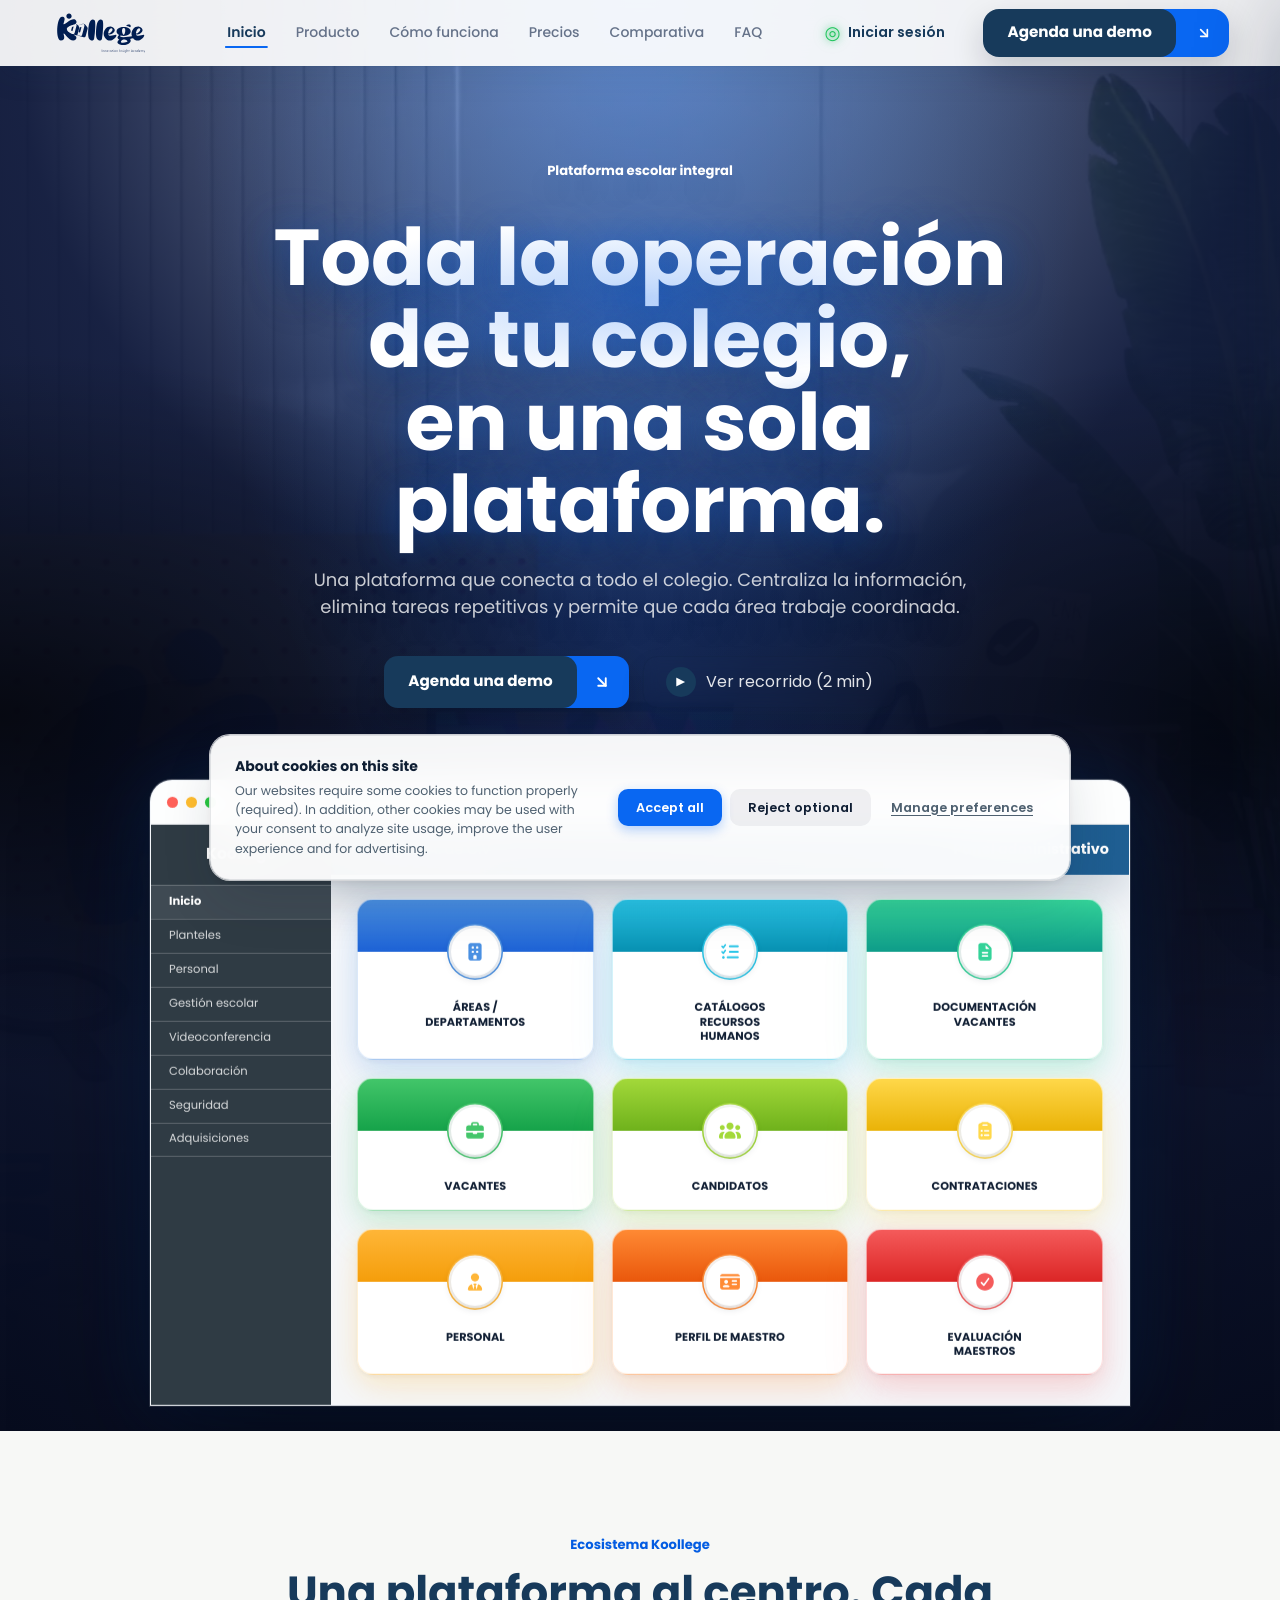
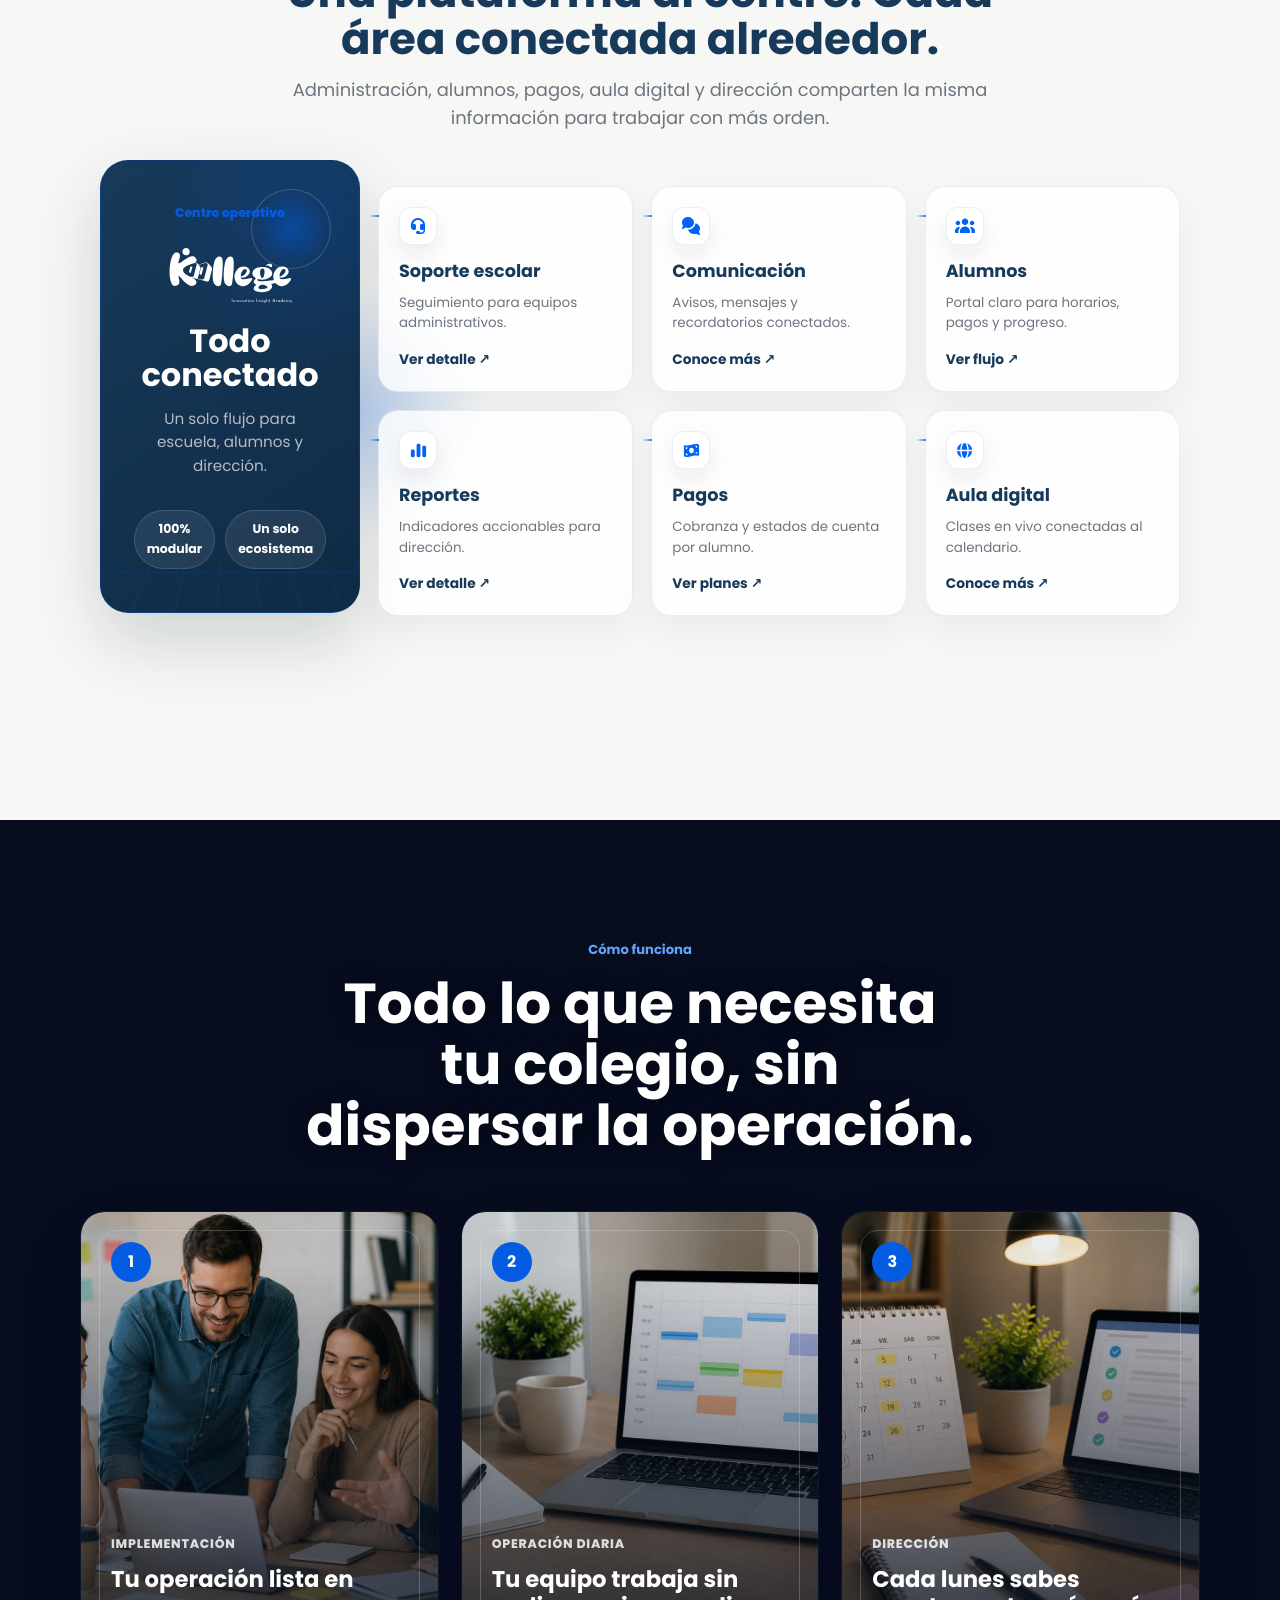
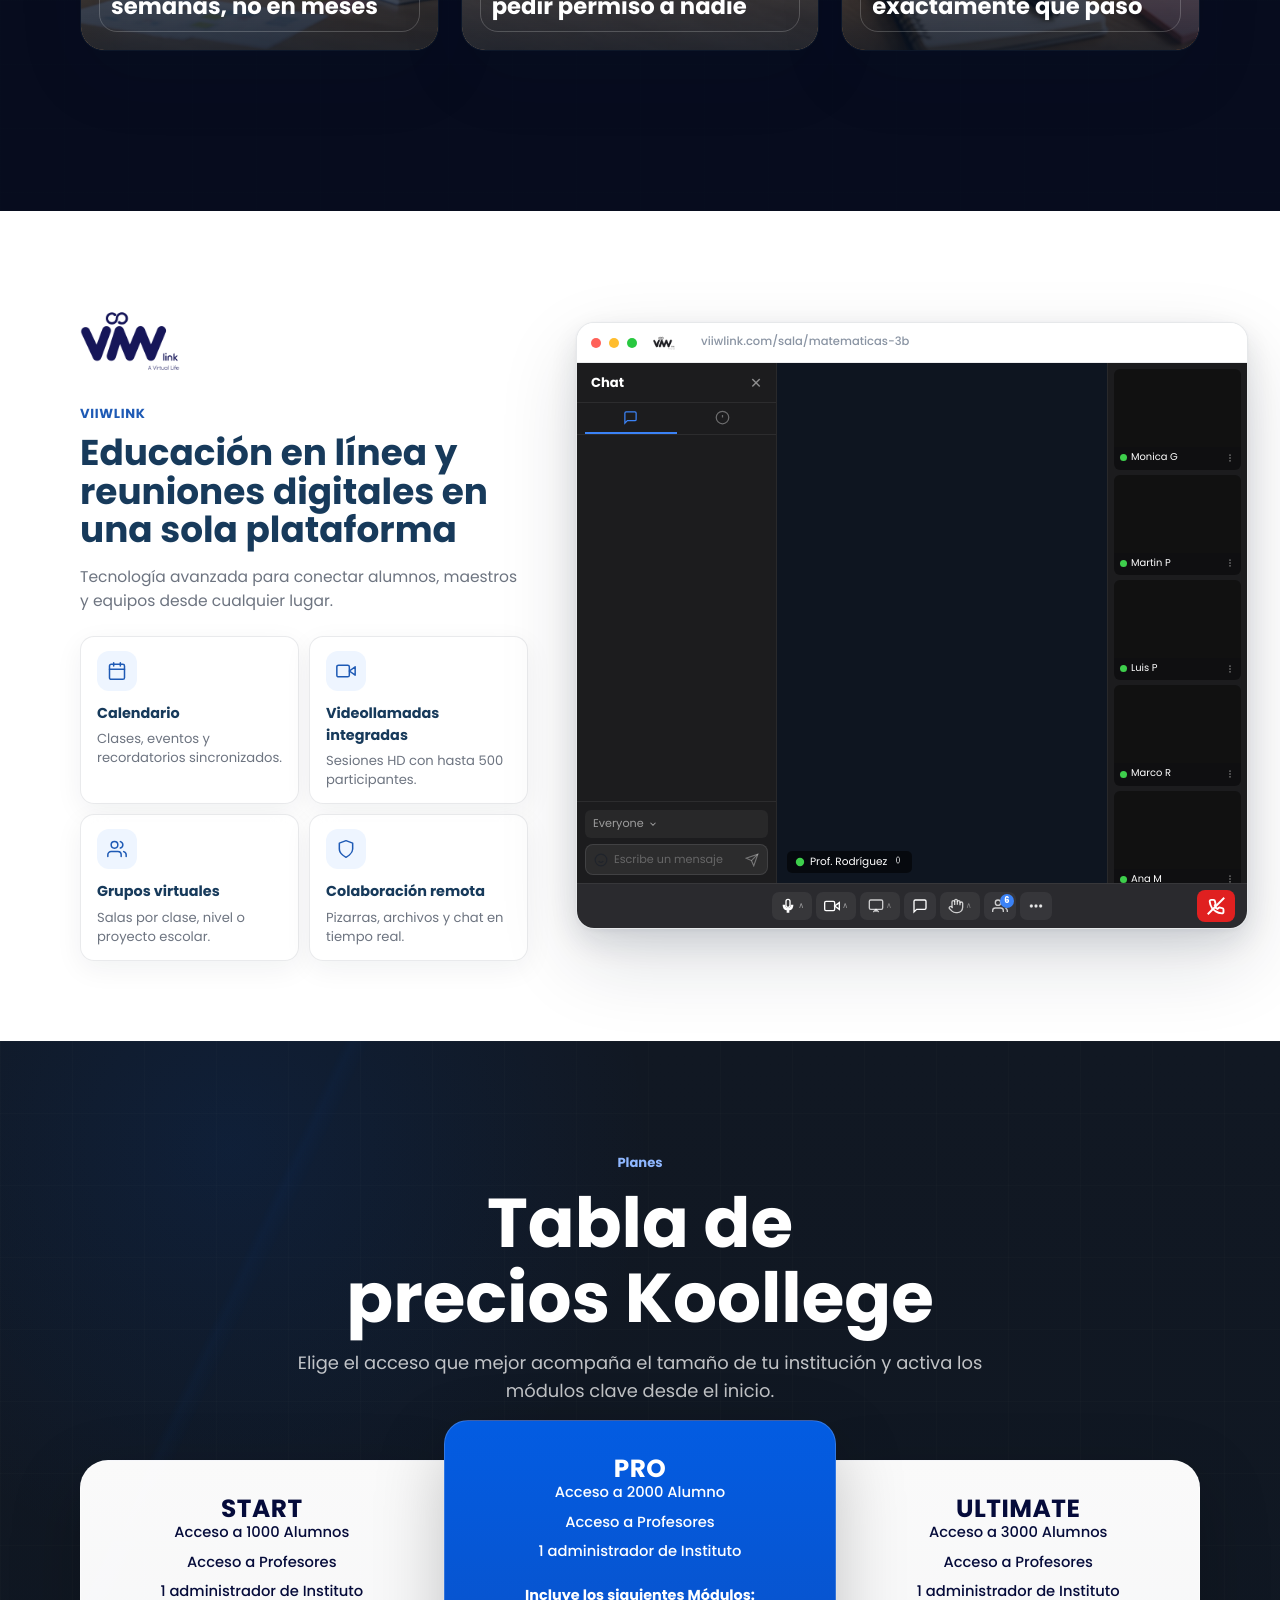
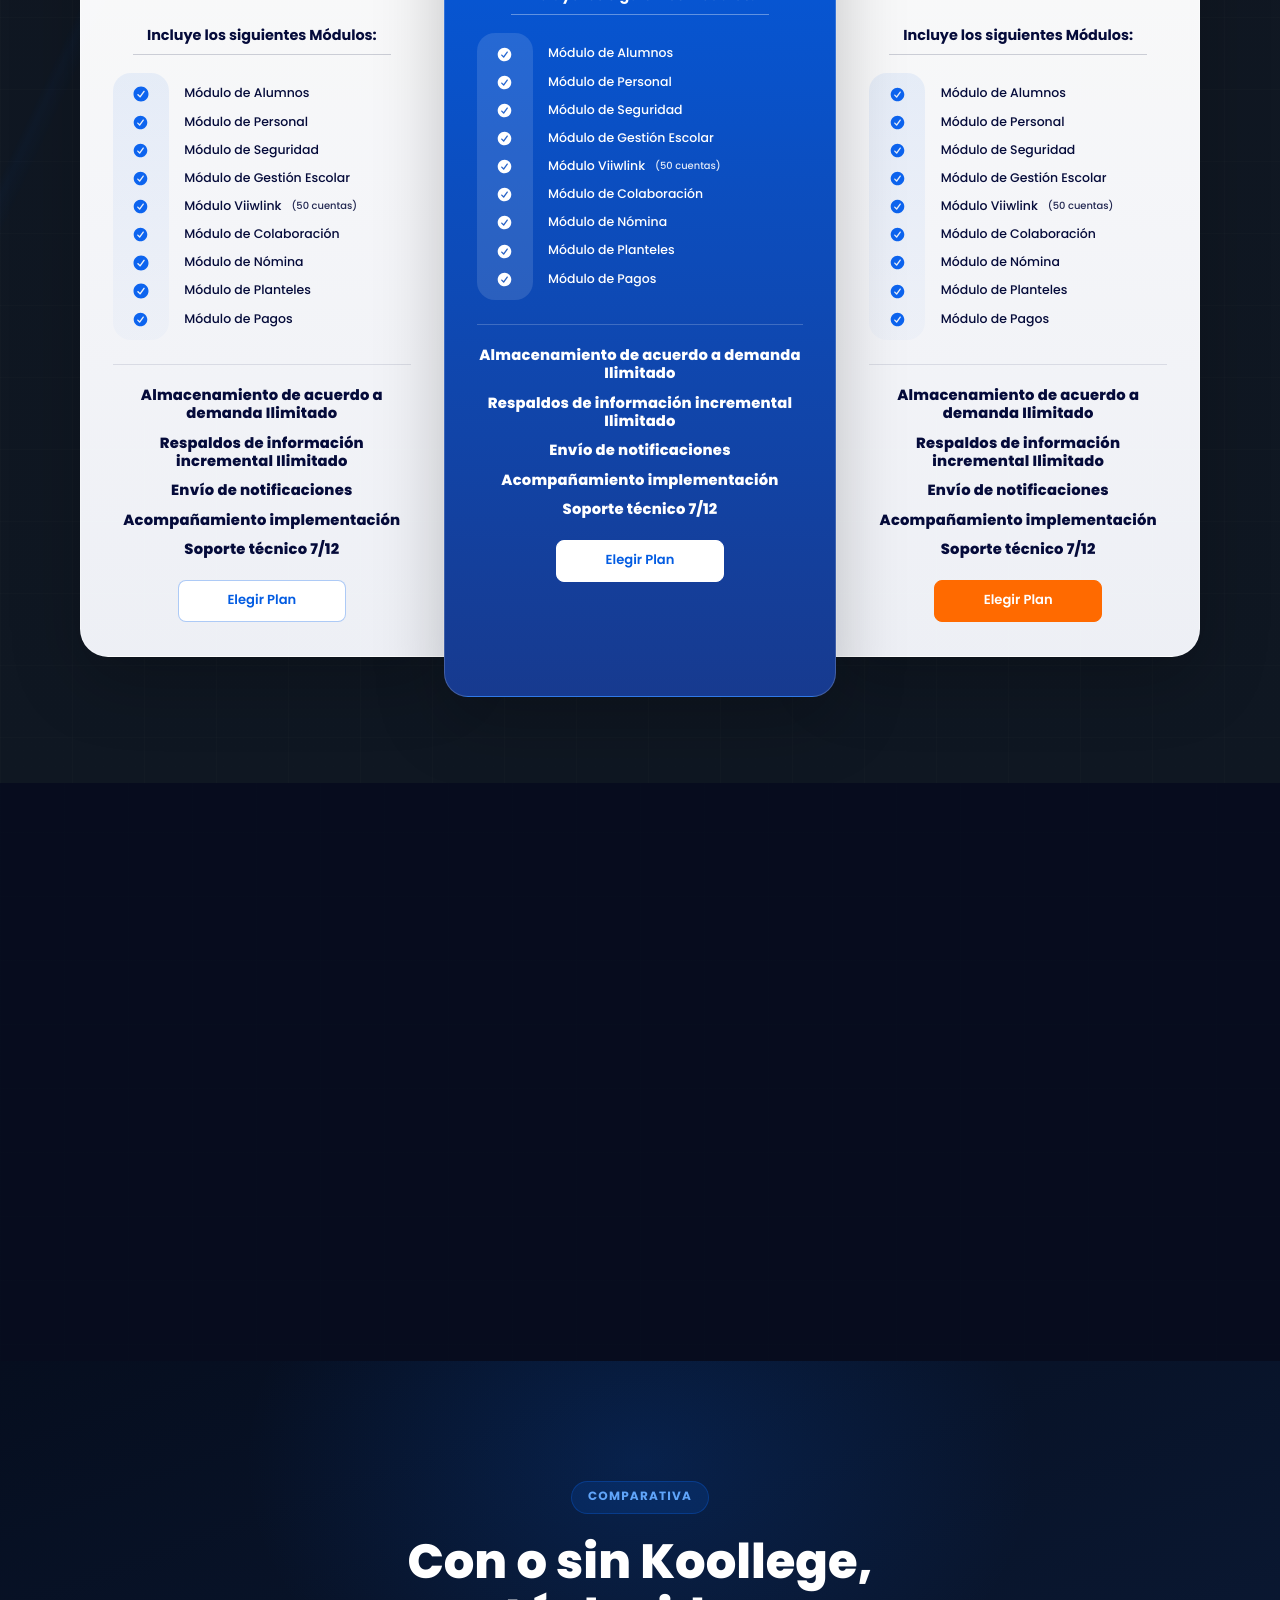
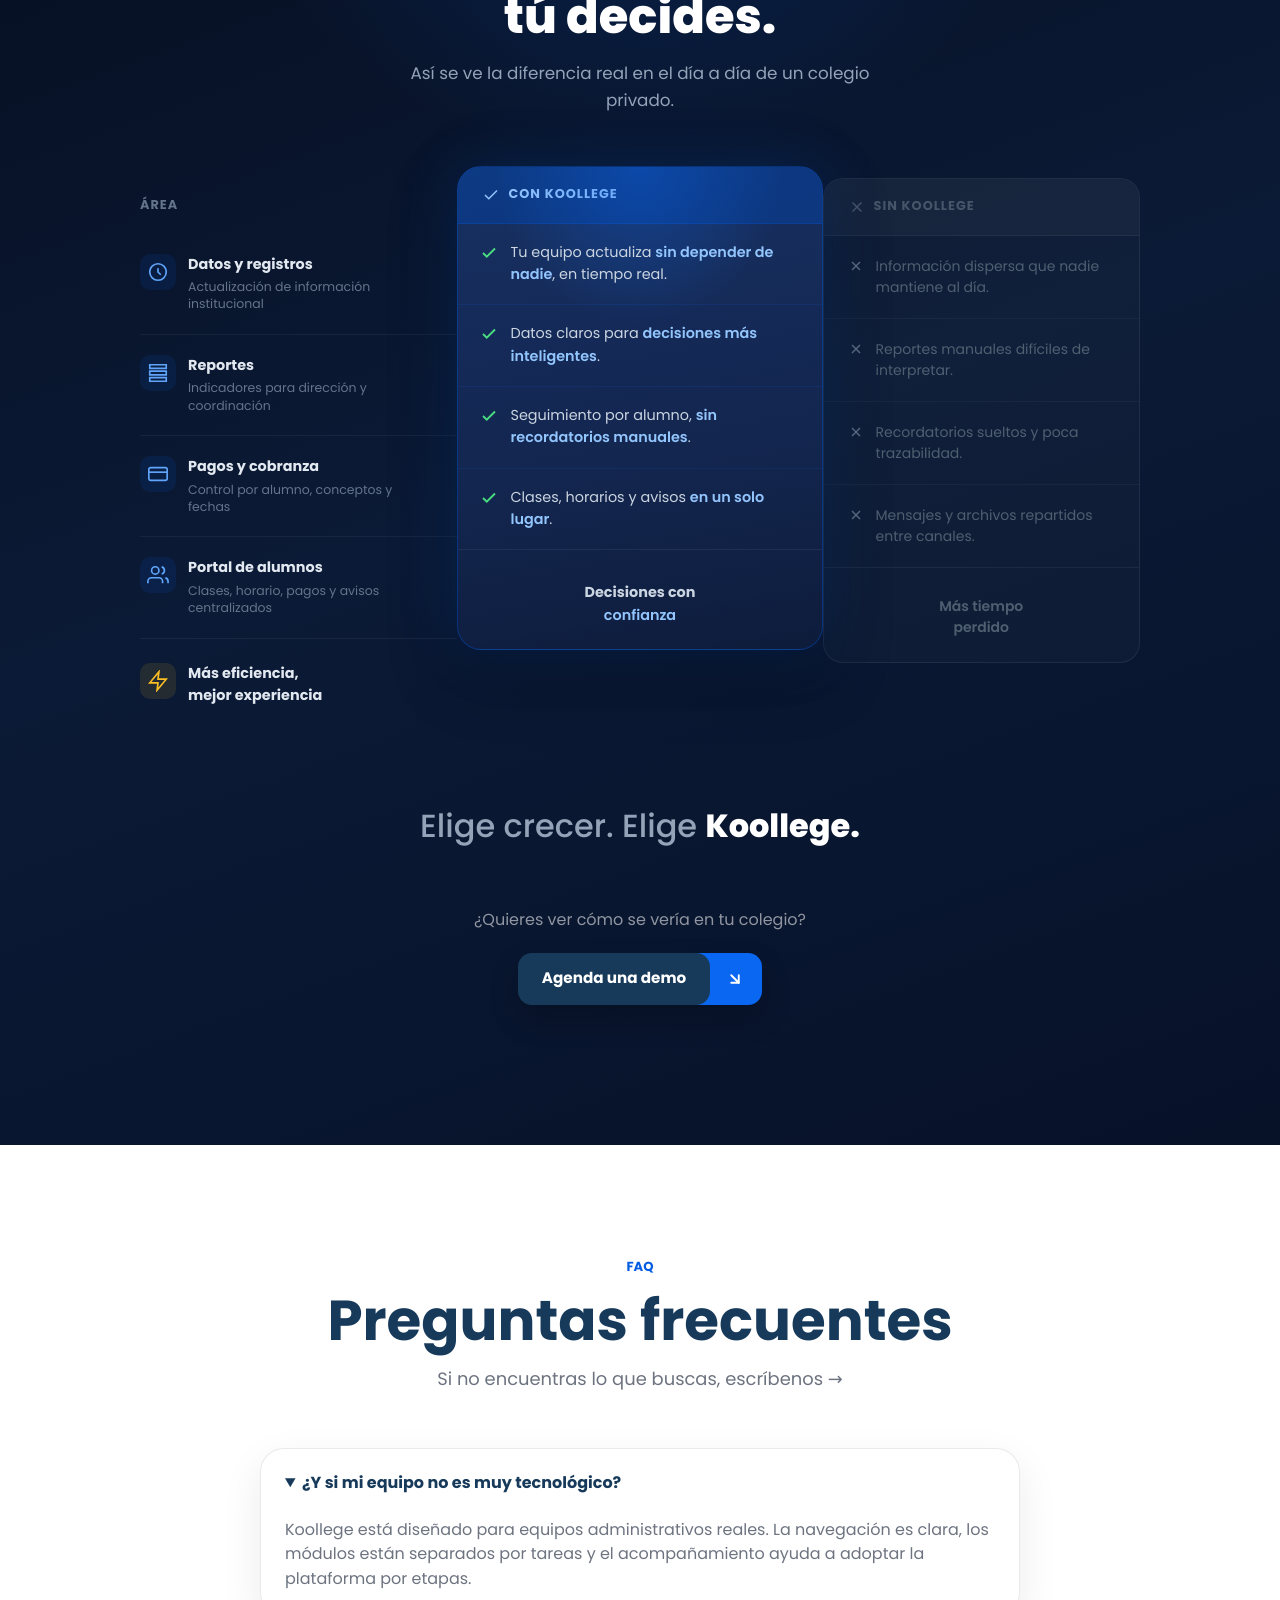
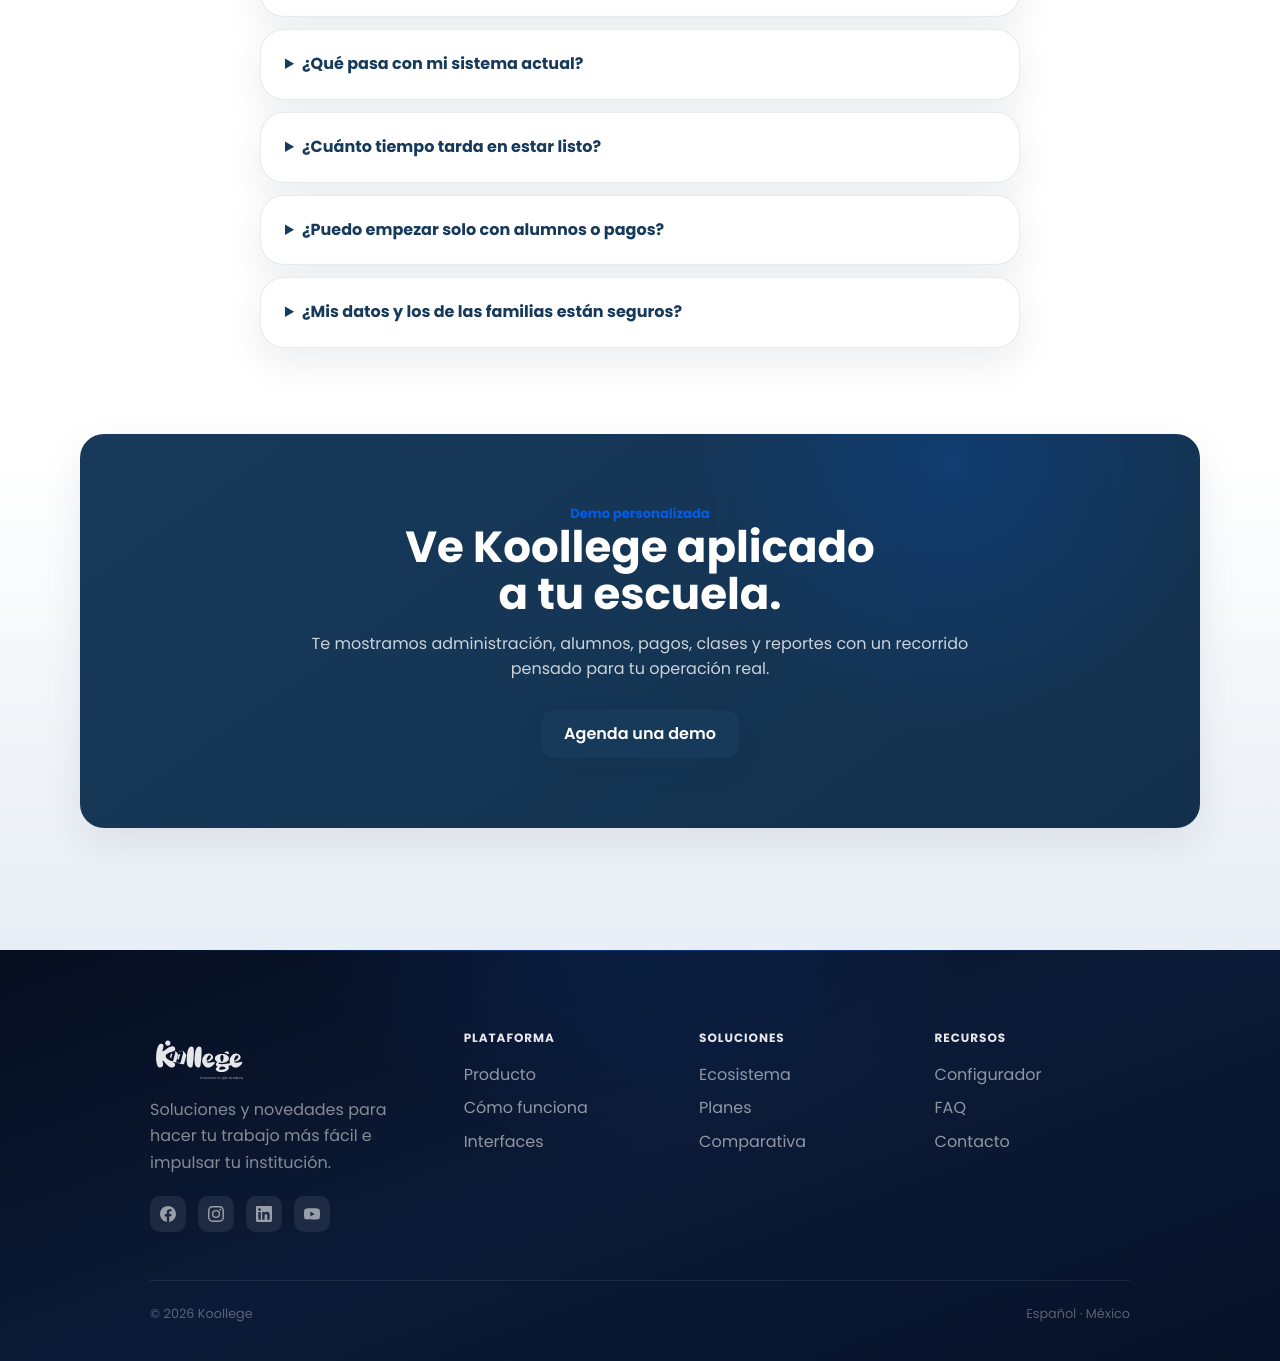
==== commit a31c91e5: "fix(mobile): narrow CTA arrow block in hamburger menu to ~56px" ====
--- a/koollege-web-onepage-glass-header-cards/index.html
+++ b/koollege-web-onepage-glass-header-cards/index.html
@@ -9,16 +9,19 @@
   <link rel="preconnect" href="https://fonts.gstatic.com" crossorigin>
   <link href="https://fonts.googleapis.com/css2?family=Poppins:wght@400;500;600;700;800;900&display=swap" rel="stylesheet">
   <link rel="preload" as="image" href="assets/img/bg-koo.webp" fetchpriority="high">
-  <link rel="stylesheet" href="assets/css/styles.css?v=20260625-mobilestrip">
+  <link rel="stylesheet" href="assets/css/styles.css?v=20260625-ctanav">
   <style>
     @media (max-width: 640px) {
       .sk-admin-console .sk-admin-module-grid { grid-template-columns: 1fr !important; gap: 10px !important; }
       .sk-admin-console .sk-admin-module-grid article { display: flex !important; flex-direction: row !important; align-items: stretch !important; padding: 0 !important; min-height: 72px !important; max-height: none !important; background: #fff !important; border-radius: 16px !important; overflow: hidden !important; box-shadow: 0 2px 8px rgba(17,31,52,.08) !important; }
       .sk-admin-console .sk-admin-module-grid i { flex: 0 0 72px !important; width: 72px !important; height: auto !important; min-height: 72px !important; margin: 0 !important; border-radius: 0 !important; border: none !important; box-shadow: none !important; background: linear-gradient(160deg, var(--ms) 0%, var(--me) 100%) !important; display: grid !important; place-items: center !important; }
 .sk-admin-console .sk-admin-module-grid strong { flex: 1 !important; display: flex !important; align-items: center !important; max-width: none !important; padding: 0 16px !important; font-size: .82rem !important; font-weight: 700 !important; text-align: left !important; text-transform: uppercase !important; color: #111f34 !important; line-height: 1.25 !important; }
-      /* CTA button: reduce bloque azul de la flecha */
-      .cta-icon { width: 36px !important; flex-shrink: 0 !important; }
-      .cta-icon svg { width: 14px !important; height: 14px !important; }
+      /* CTA nav en mobile: icono angosto, zona azul solo en el icono */
+      .nav-links .cta-button.cta-nav { overflow: hidden !important; }
+      .nav-links .cta-button.cta-nav .cta-label { flex: 1 !important; padding: 0 20px !important; border-radius: 0 !important; }
+      .nav-links .cta-button.cta-nav .cta-icon { width: 56px !important; min-width: 56px !important; left: 0 !important; border-radius: 0 !important; background: #0967f2 !important; }
+      .nav-links .cta-button.cta-nav .cta-icon svg { width: 15px !important; height: 15px !important; }
+      .nav-links .cta-button.cta-nav .cta-bg { inset: 0 0 0 auto !important; width: 56px !important; border-radius: 0 !important; }
     }
   </style>
   <script>
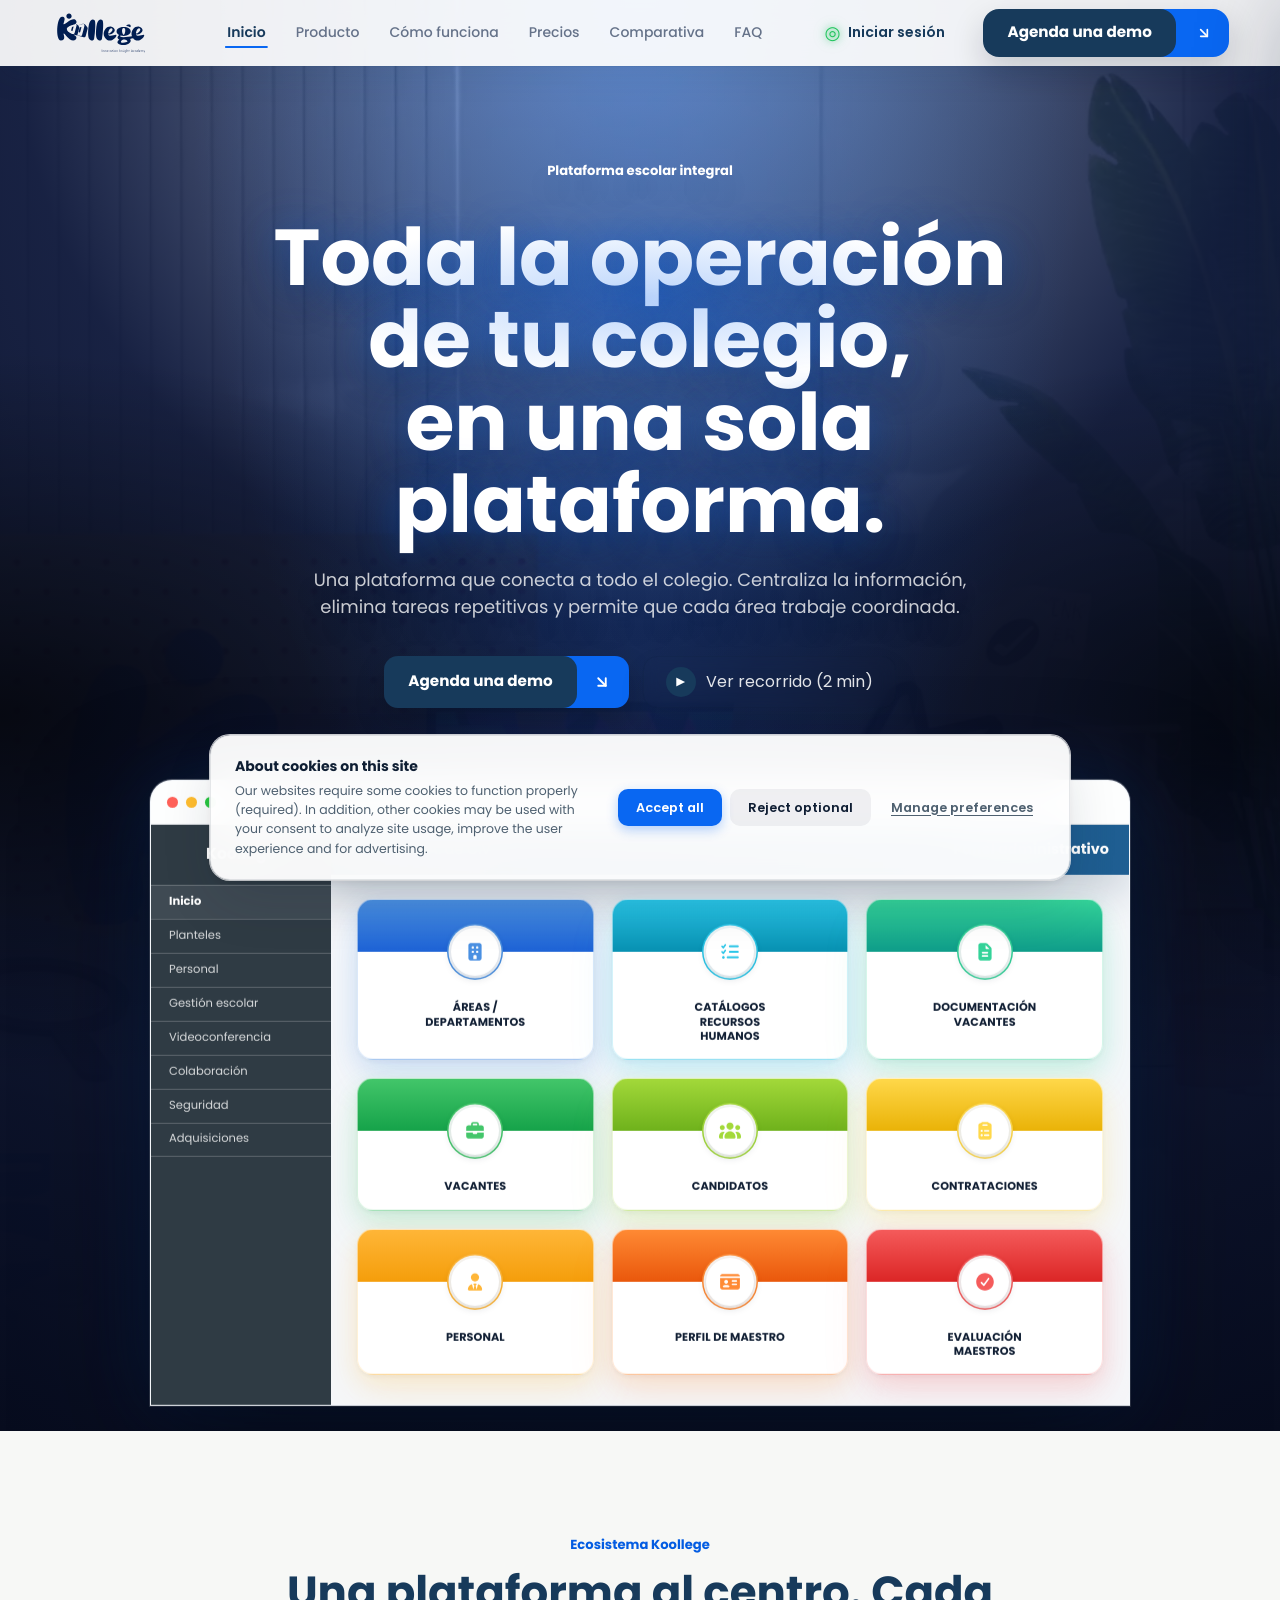
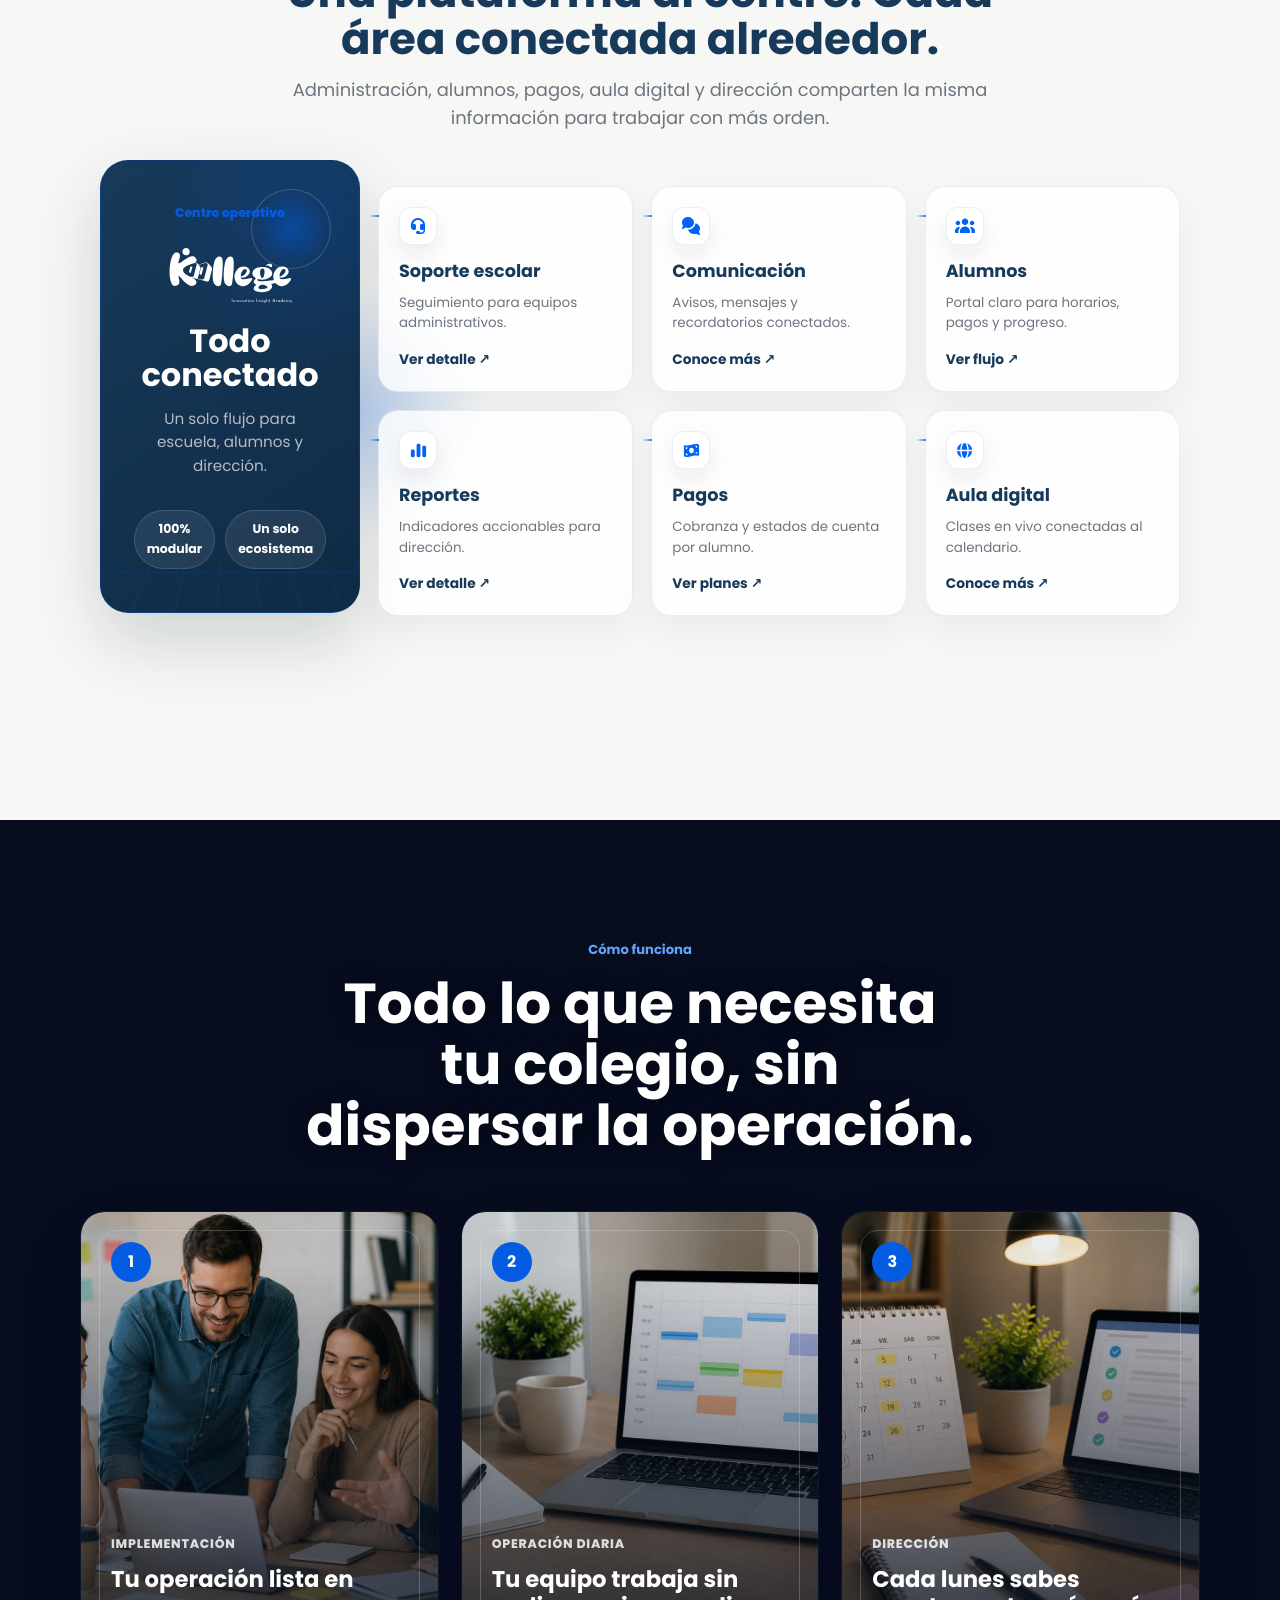
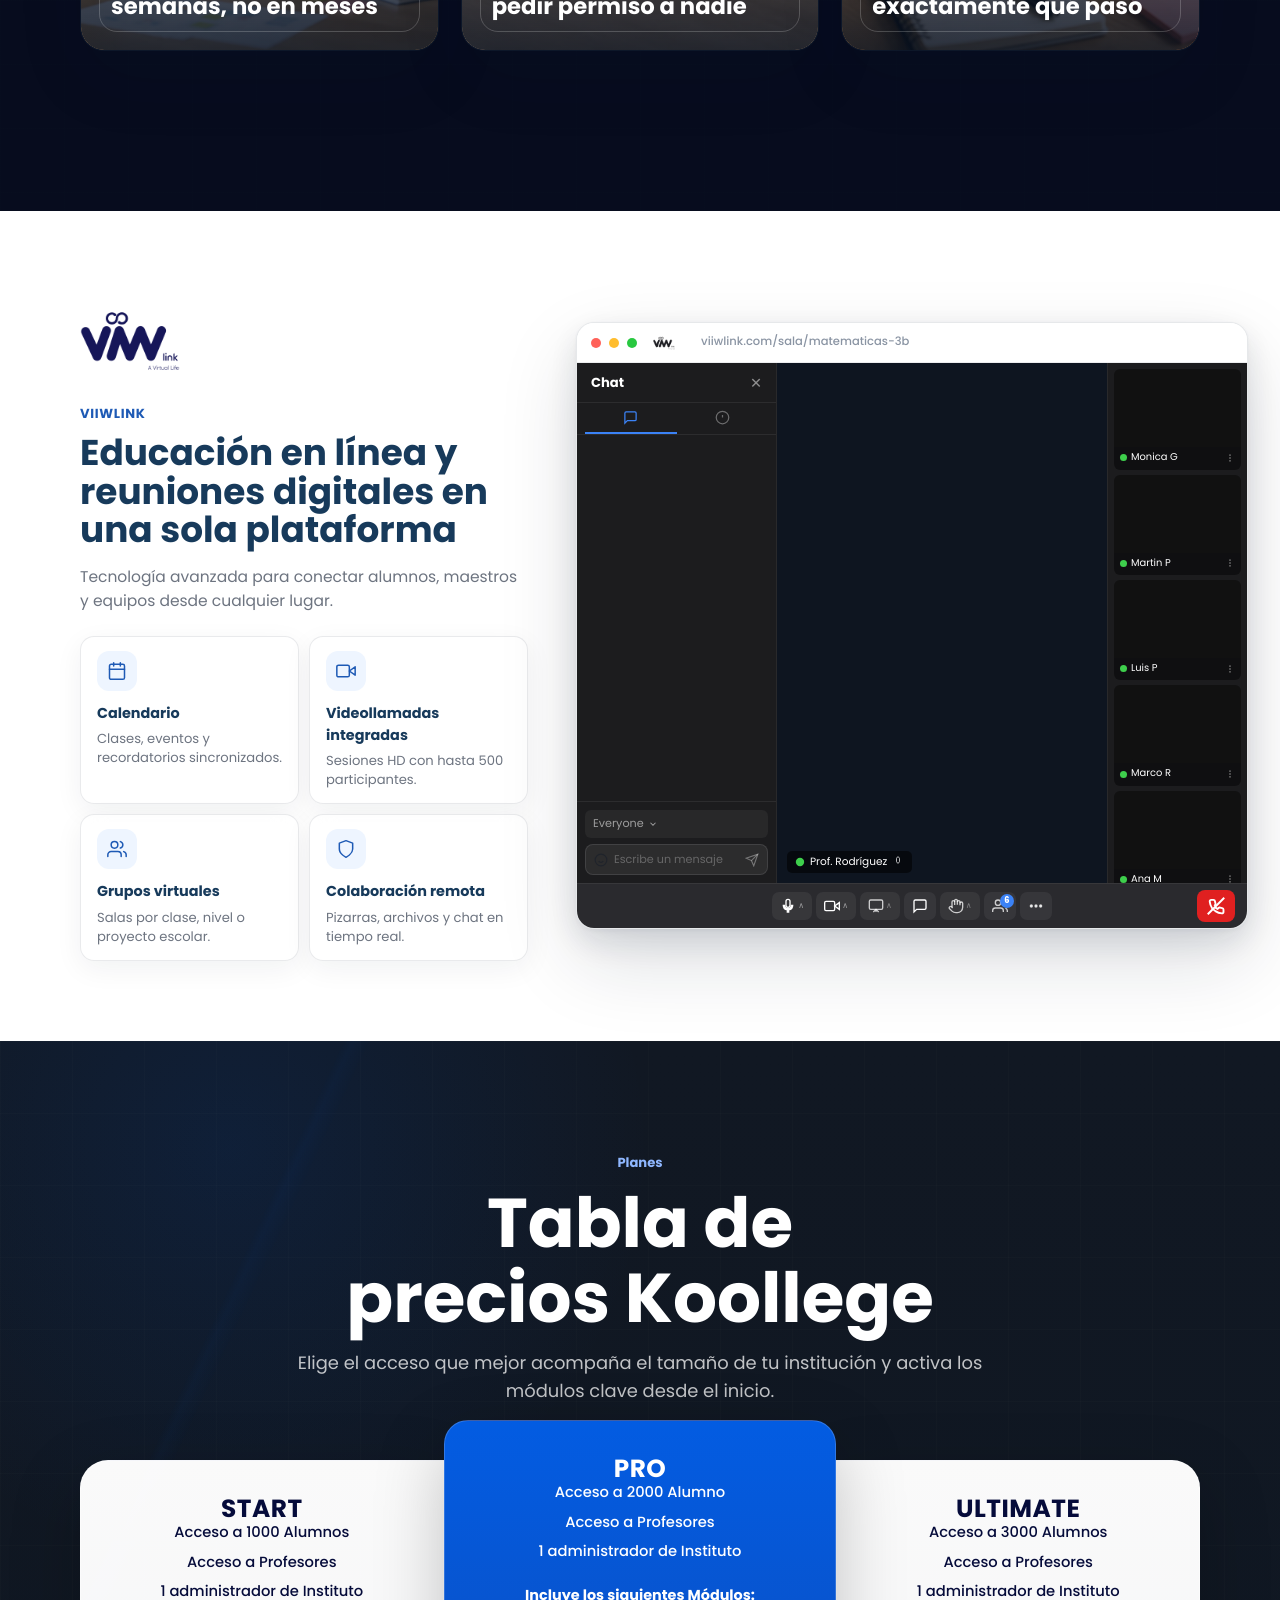
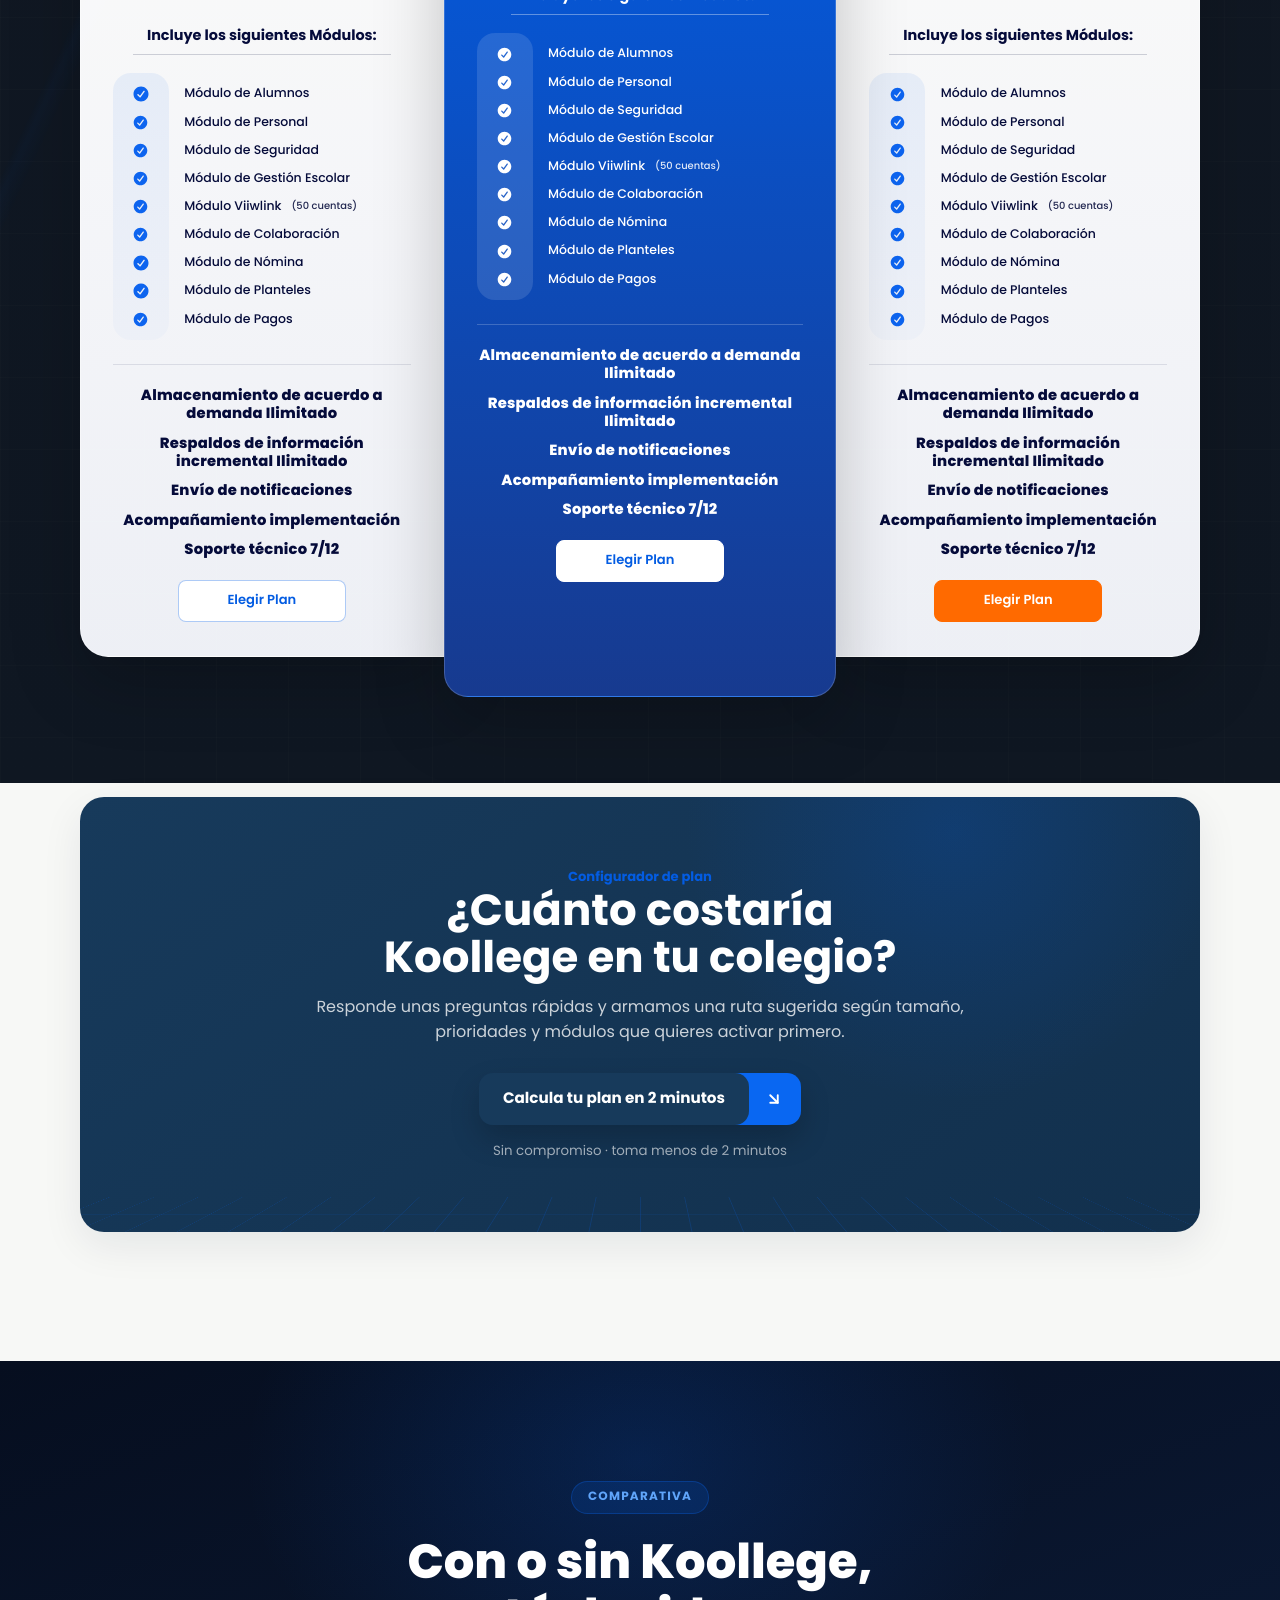
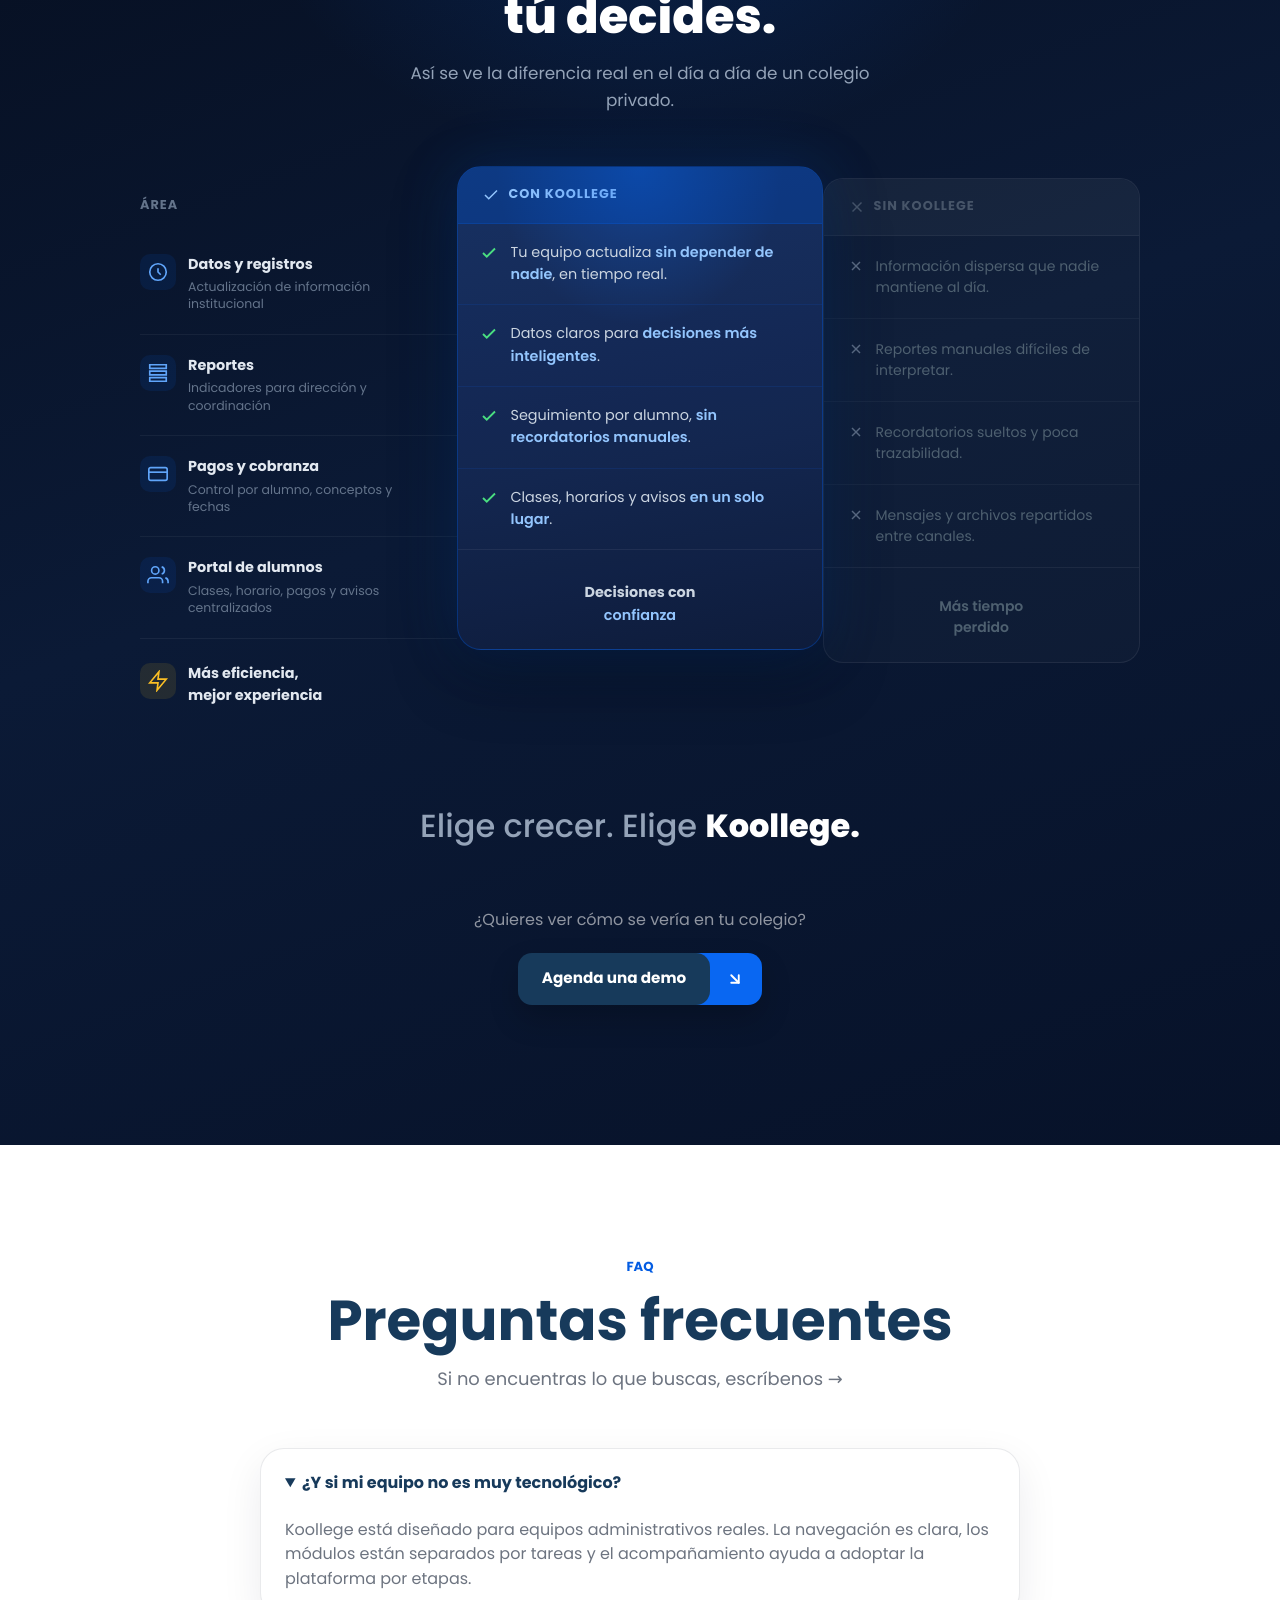
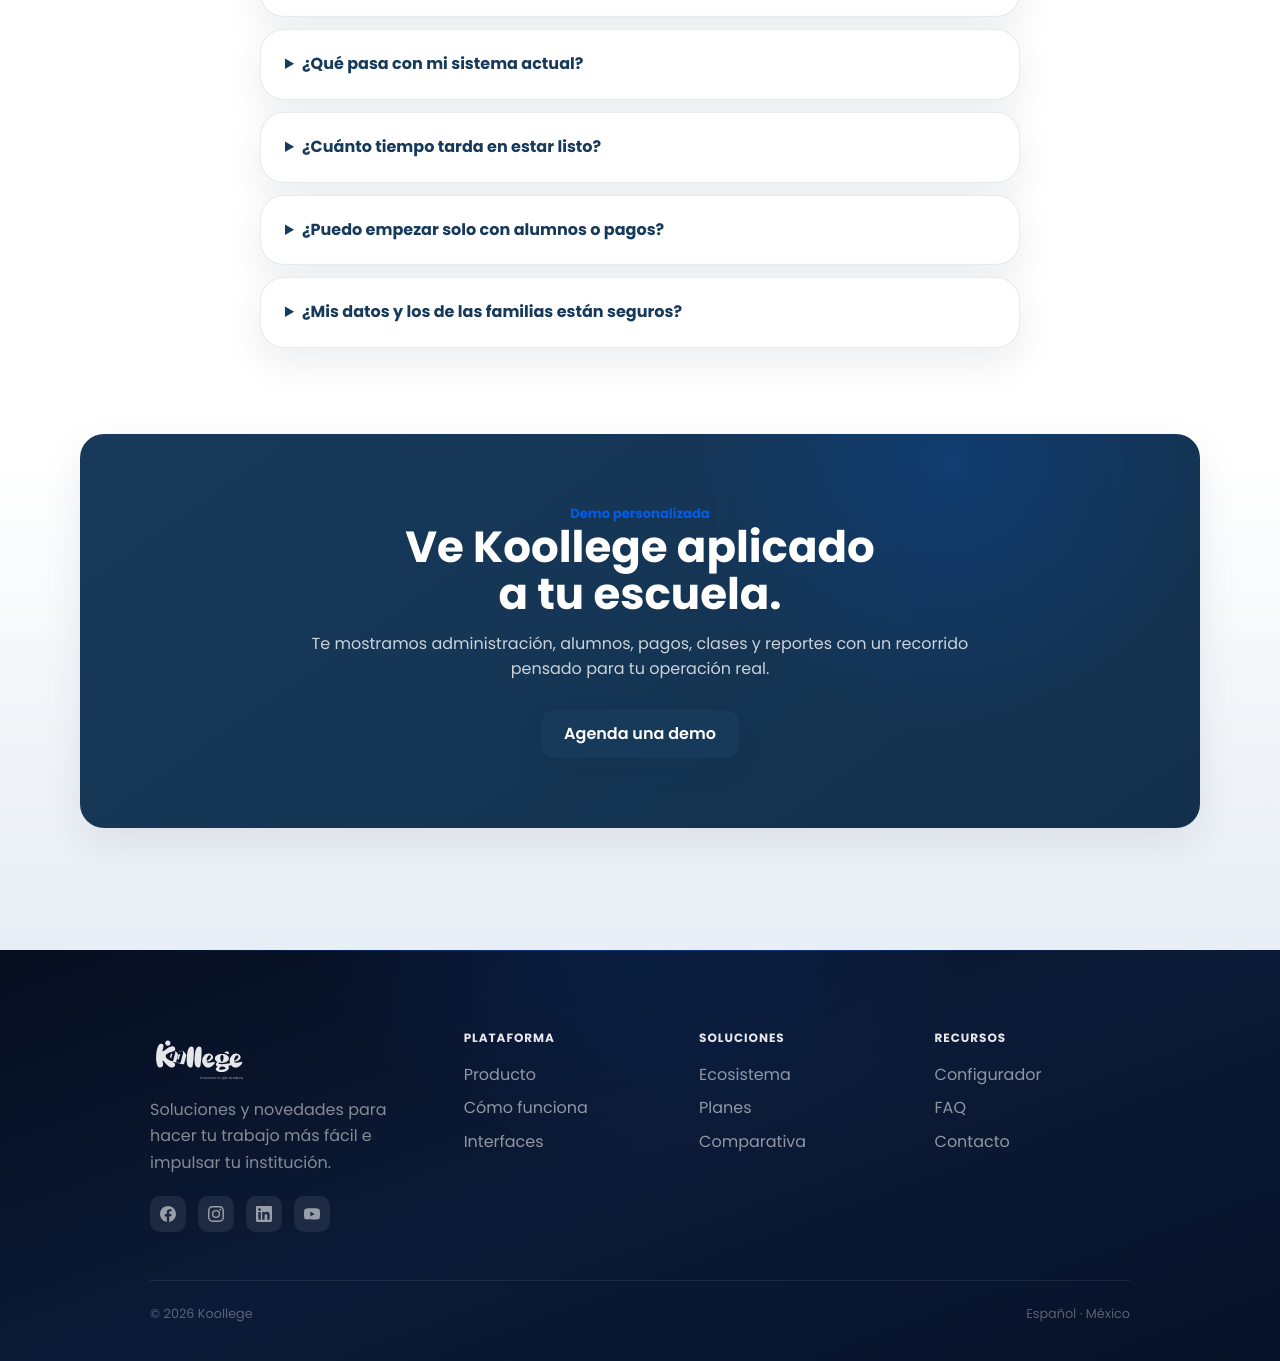
==== commit ab3a7d95: "fix(mobile): remove white gap between CTA label and arrow block" ====
--- a/koollege-web-onepage-glass-header-cards/index.html
+++ b/koollege-web-onepage-glass-header-cards/index.html
@@ -9,19 +9,19 @@
   <link rel="preconnect" href="https://fonts.gstatic.com" crossorigin>
   <link href="https://fonts.googleapis.com/css2?family=Poppins:wght@400;500;600;700;800;900&display=swap" rel="stylesheet">
   <link rel="preload" as="image" href="assets/img/bg-koo.webp" fetchpriority="high">
-  <link rel="stylesheet" href="assets/css/styles.css?v=20260625-ctanav">
+  <link rel="stylesheet" href="assets/css/styles.css?v=20260625-ctanav2">
   <style>
     @media (max-width: 640px) {
       .sk-admin-console .sk-admin-module-grid { grid-template-columns: 1fr !important; gap: 10px !important; }
       .sk-admin-console .sk-admin-module-grid article { display: flex !important; flex-direction: row !important; align-items: stretch !important; padding: 0 !important; min-height: 72px !important; max-height: none !important; background: #fff !important; border-radius: 16px !important; overflow: hidden !important; box-shadow: 0 2px 8px rgba(17,31,52,.08) !important; }
       .sk-admin-console .sk-admin-module-grid i { flex: 0 0 72px !important; width: 72px !important; height: auto !important; min-height: 72px !important; margin: 0 !important; border-radius: 0 !important; border: none !important; box-shadow: none !important; background: linear-gradient(160deg, var(--ms) 0%, var(--me) 100%) !important; display: grid !important; place-items: center !important; }
 .sk-admin-console .sk-admin-module-grid strong { flex: 1 !important; display: flex !important; align-items: center !important; max-width: none !important; padding: 0 16px !important; font-size: .82rem !important; font-weight: 700 !important; text-align: left !important; text-transform: uppercase !important; color: #111f34 !important; line-height: 1.25 !important; }
-      /* CTA nav en mobile: icono angosto, zona azul solo en el icono */
-      .nav-links .cta-button.cta-nav { overflow: hidden !important; }
-      .nav-links .cta-button.cta-nav .cta-label { flex: 1 !important; padding: 0 20px !important; border-radius: 0 !important; }
-      .nav-links .cta-button.cta-nav .cta-icon { width: 56px !important; min-width: 56px !important; left: 0 !important; border-radius: 0 !important; background: #0967f2 !important; }
+      /* CTA nav en mobile: botón compuesto sin separación */
+      .nav-links .cta-button.cta-nav { display: inline-flex !important; overflow: hidden !important; gap: 0 !important; align-items: stretch !important; border-radius: 16px !important; }
+      .nav-links .cta-button.cta-nav .cta-bg { display: none !important; }
+      .nav-links .cta-button.cta-nav .cta-label { flex: 1 !important; padding: 0 20px !important; border-radius: 0 !important; background: #173a5b !important; margin: 0 !important; height: auto !important; align-self: stretch !important; display: flex !important; align-items: center !important; }
+      .nav-links .cta-button.cta-nav .cta-icon { flex: 0 0 60px !important; width: 60px !important; min-width: 60px !important; height: auto !important; align-self: stretch !important; left: 0 !important; margin: 0 !important; border-radius: 0 !important; background: #0967f2 !important; display: flex !important; align-items: center !important; justify-content: center !important; }
       .nav-links .cta-button.cta-nav .cta-icon svg { width: 15px !important; height: 15px !important; }
-      .nav-links .cta-button.cta-nav .cta-bg { inset: 0 0 0 auto !important; width: 56px !important; border-radius: 0 !important; }
     }
   </style>
   <script>
